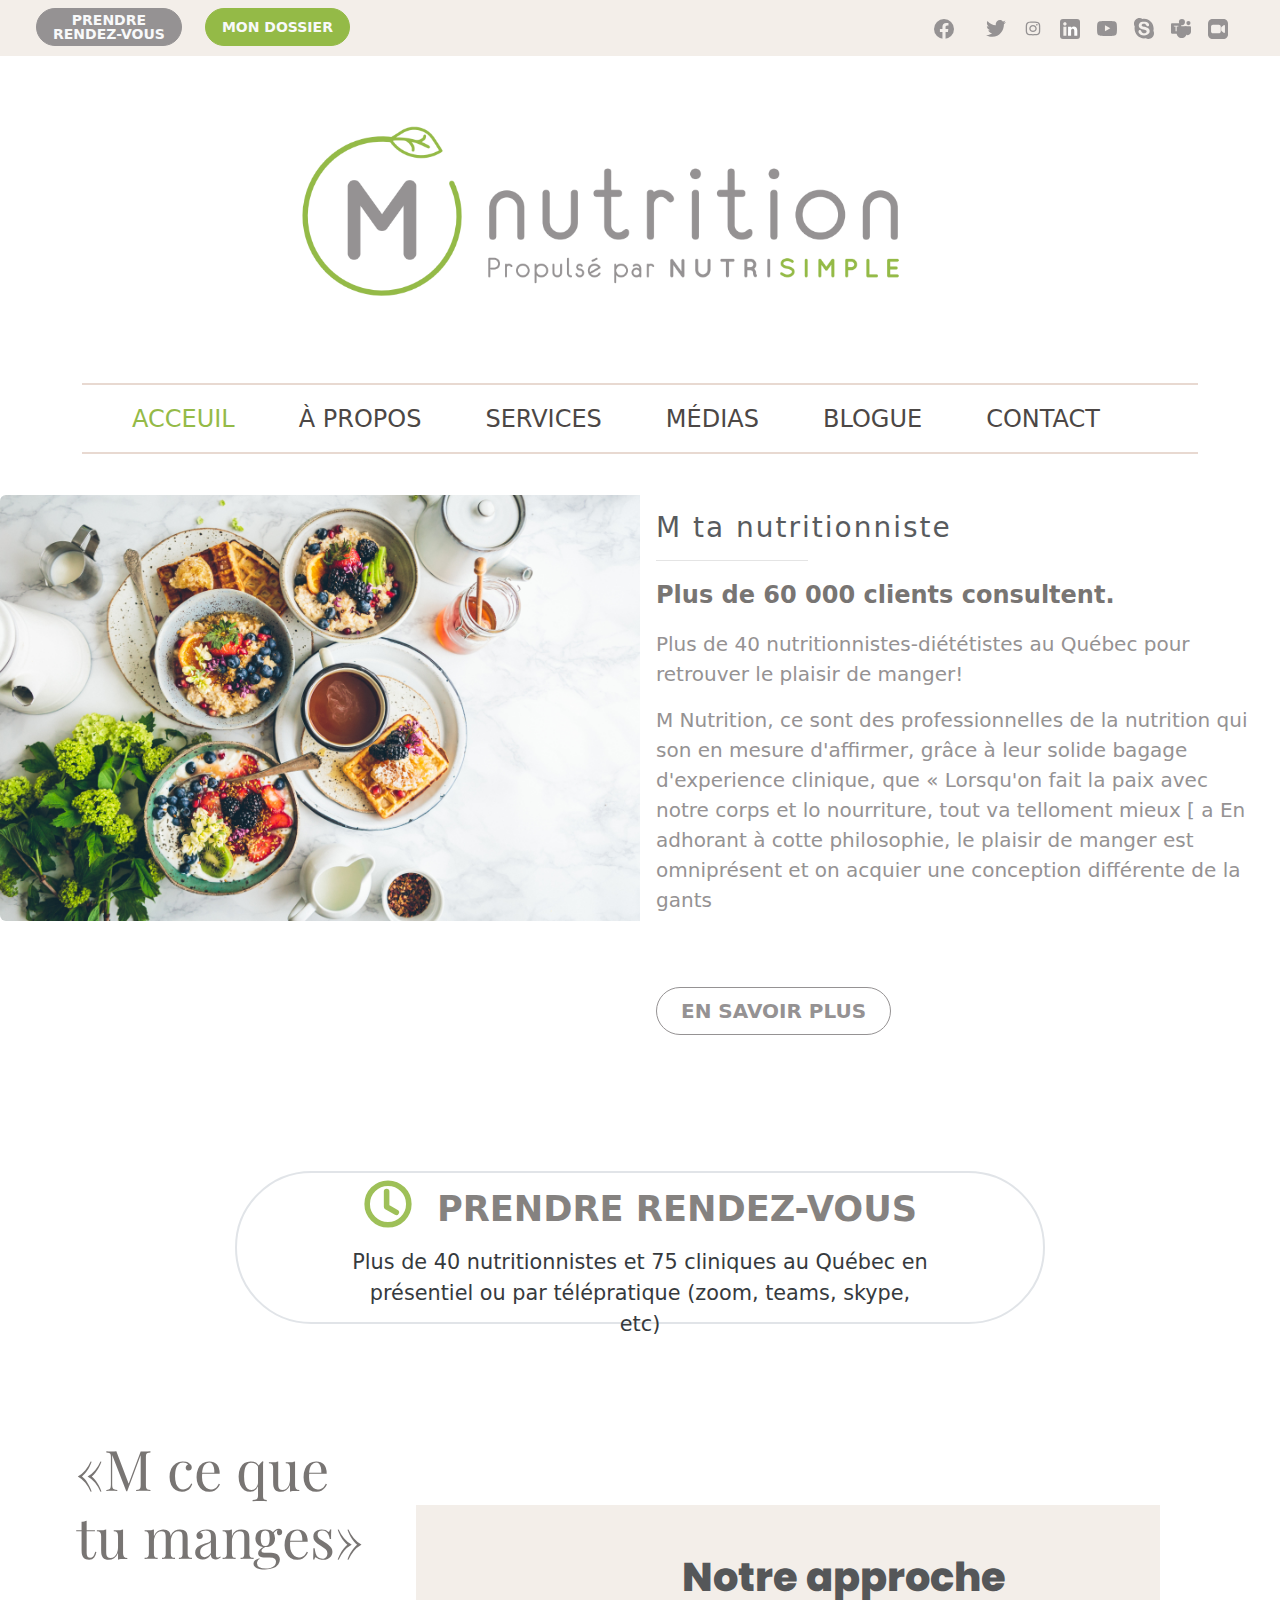
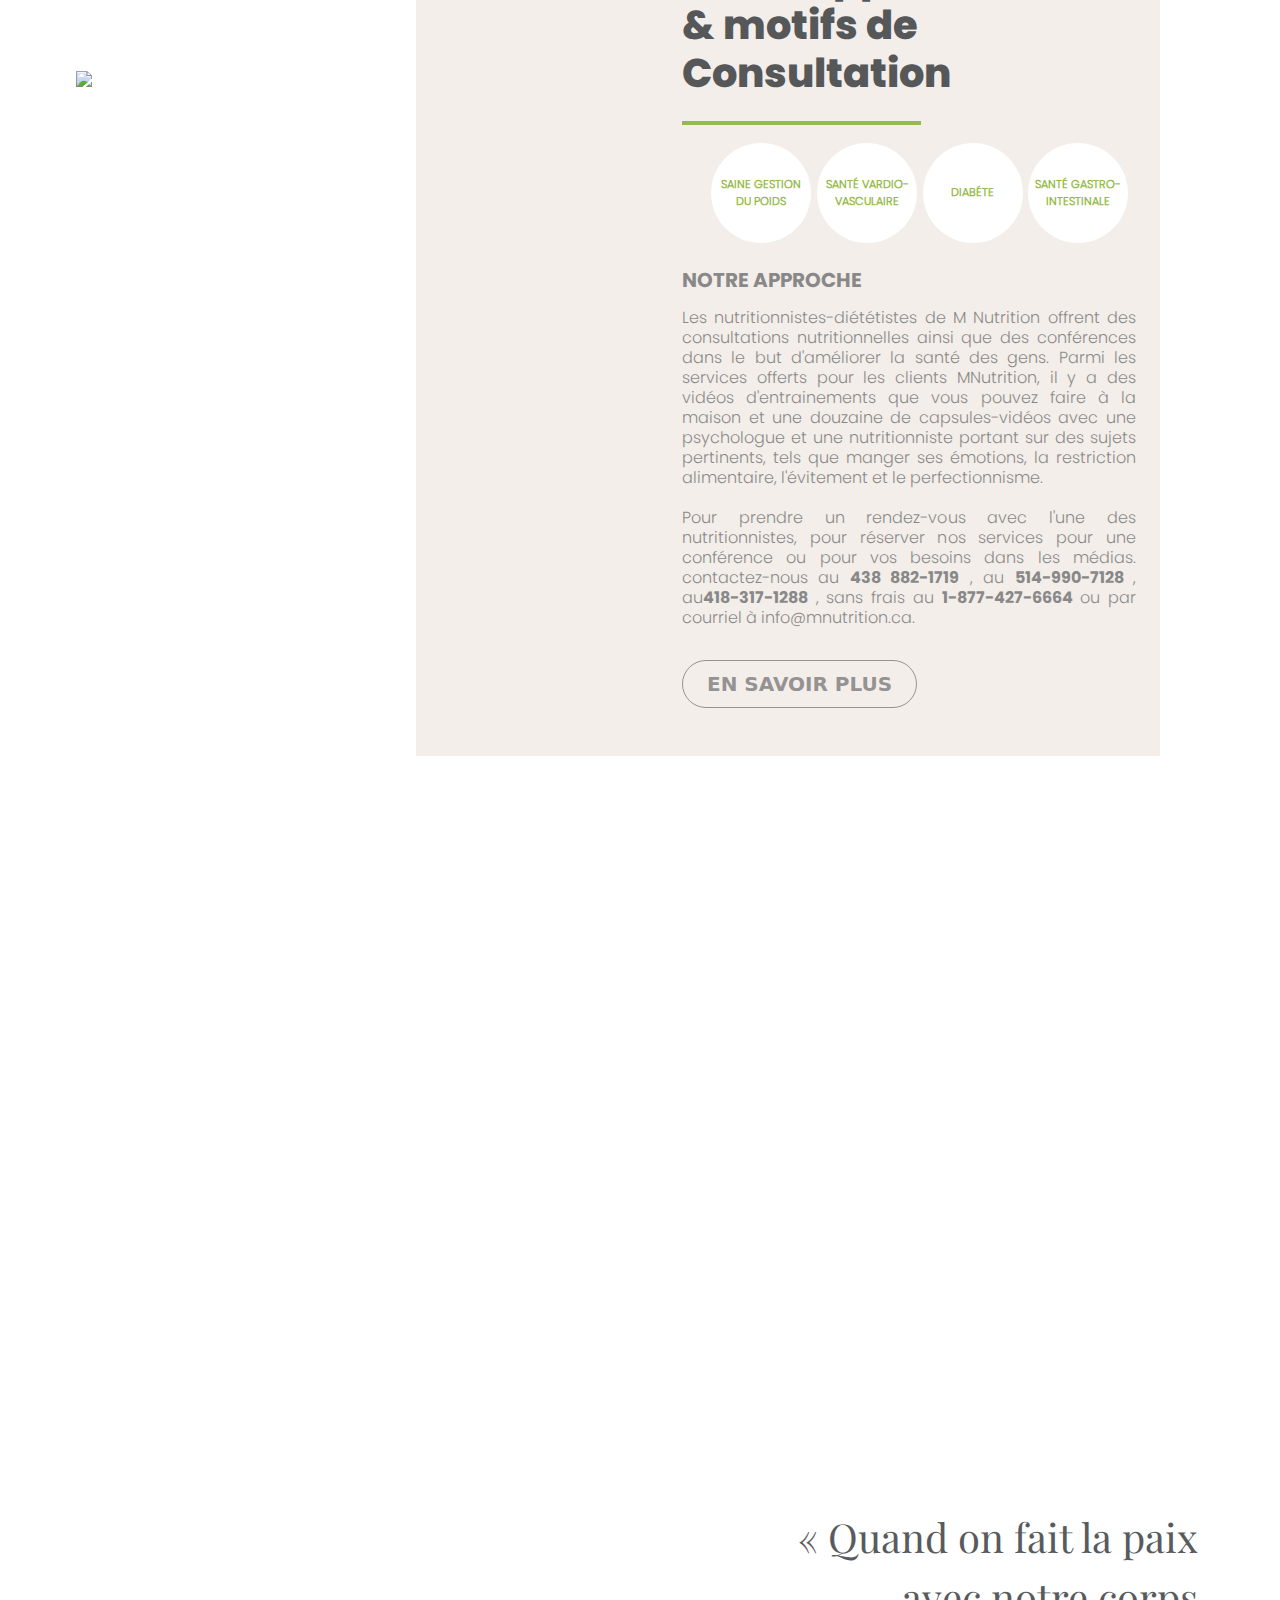
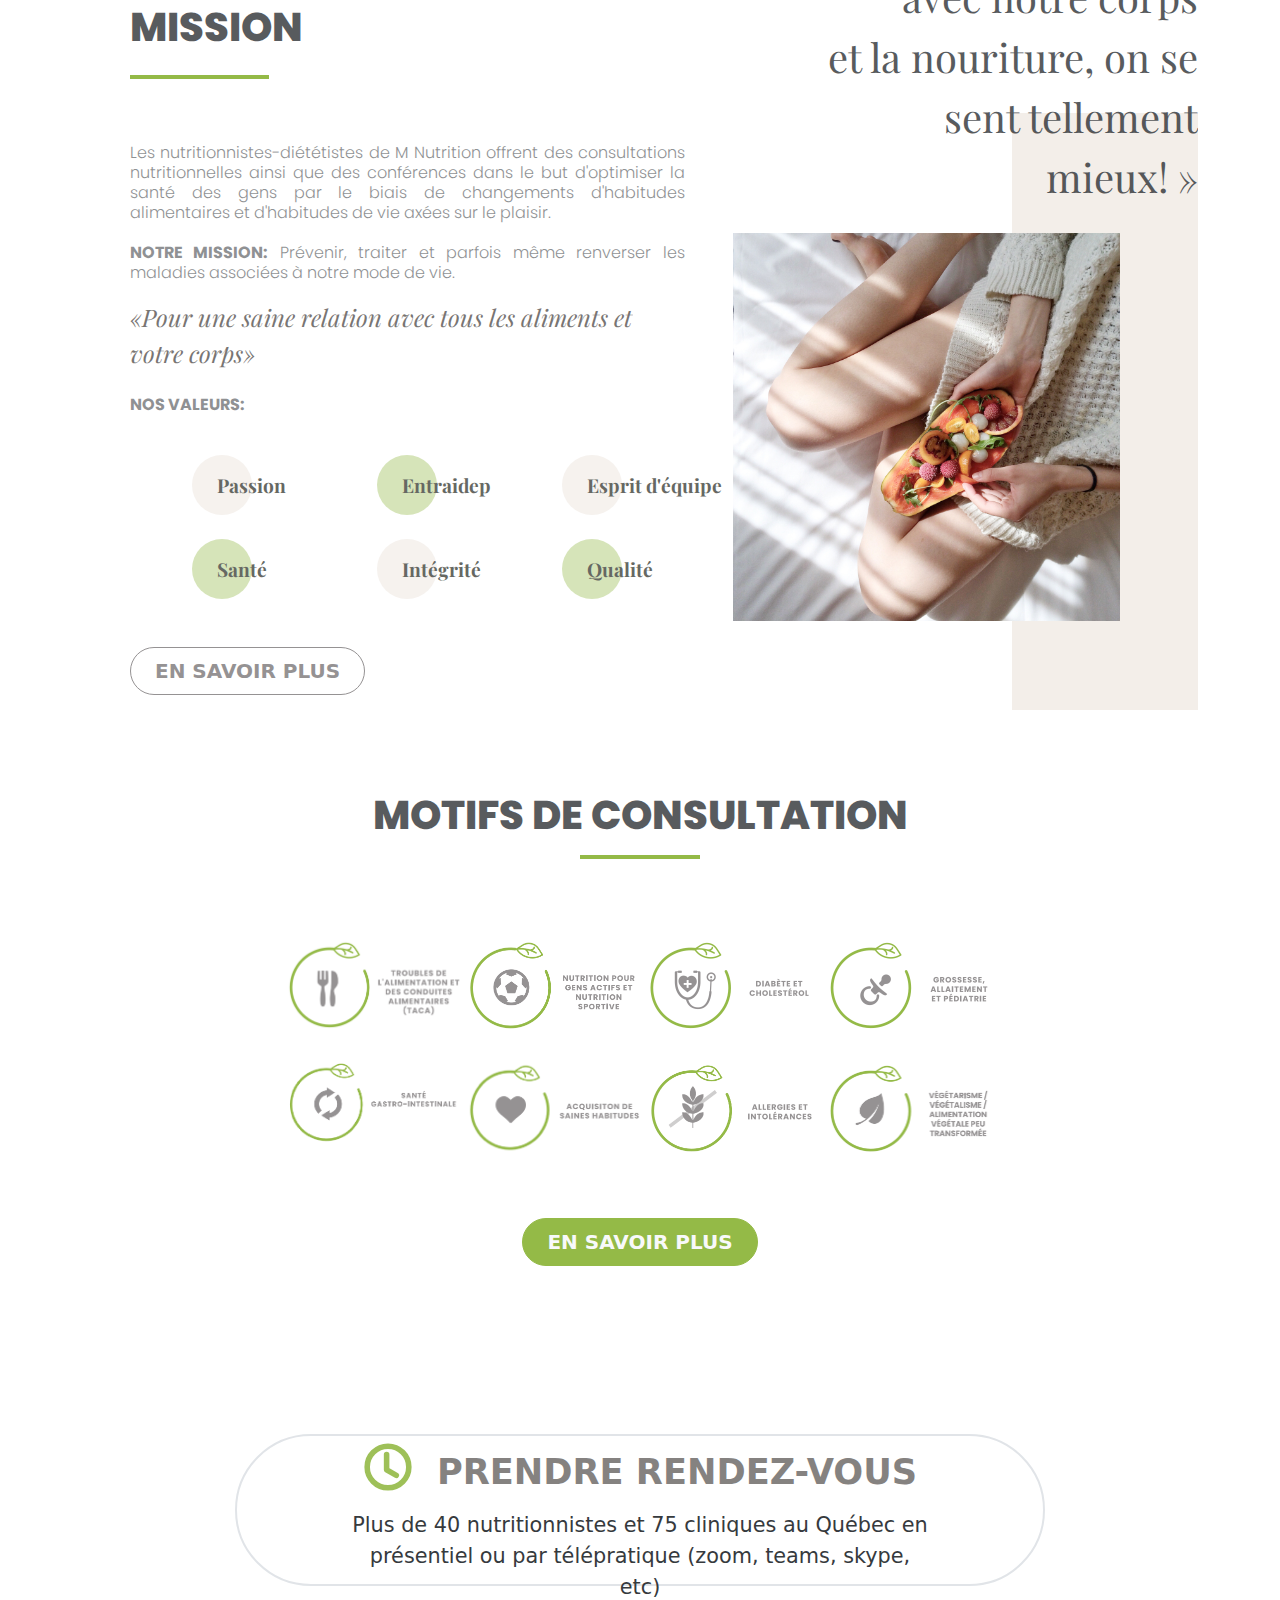
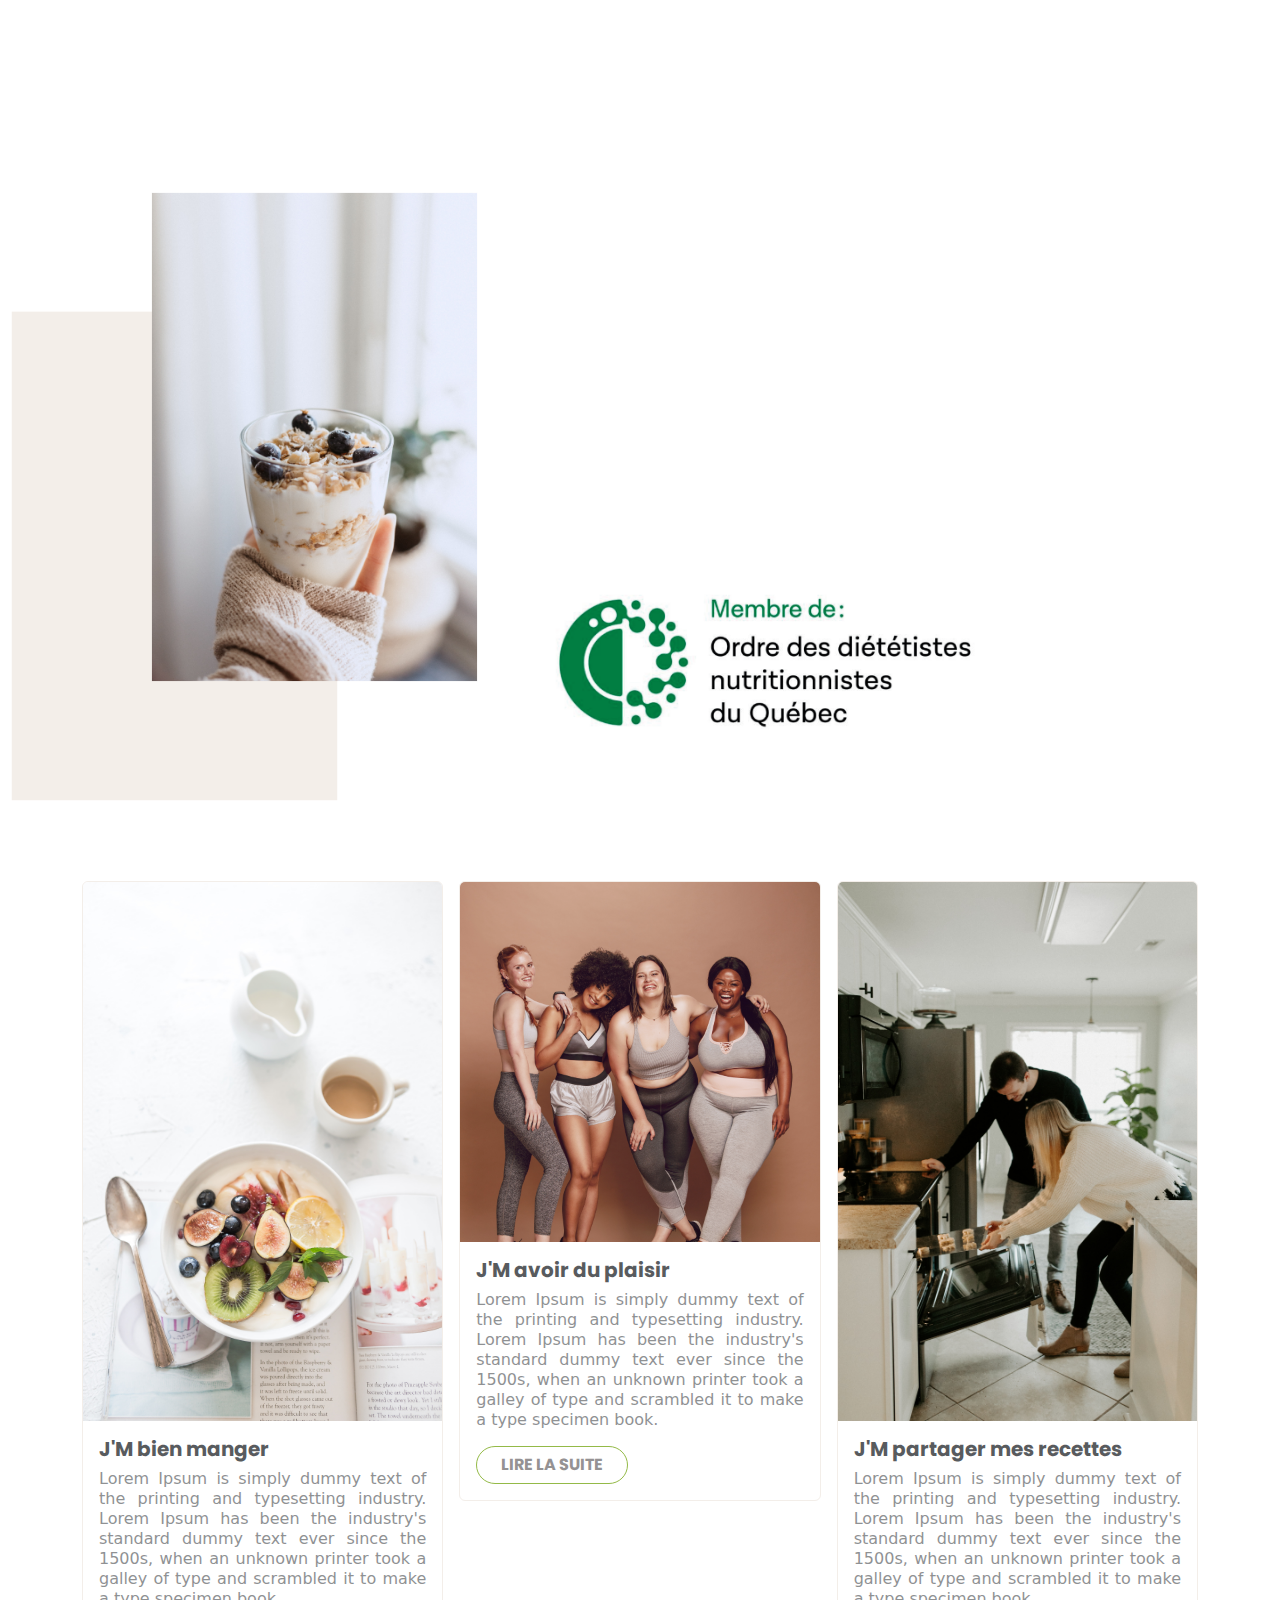
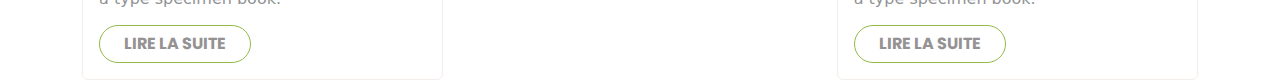
==== index.html @ c62df0e1 "adding articles section" ====
<!DOCTYPE html>
<html lang="fr">
  <head>
    <meta charset="UTF-8" />
    <meta http-equiv="X-UA-Compatible" content="IE=edge" />
    <meta name="viewport" content="width=device-width, initial-scale=1.0" />
    <link rel="stylesheet" href="/css/main.min.css" />
    <title>Mnutrition - Landing page</title>
  </head>
  <body>
    <!-- top bar -->
    <section id="topBar" class="bg-m-secondary py-2 w-100">
      <div class="row">
        <div class=" col-10 col-md-6 col-lg-4 ps-5">
            <div class="btn-group" role="group" aria-label="Basic outlined example">
                <button type="button" class="btn btn-sm btn-m-dark text-light rounded-pill text-center lh-1 me-4 px-3 fw-bolder text-uppercase">Prendre </br> rendez-vous</button>
                <button type="button" class="btn btn-m-primary text-light btn-sm rounded-pill rounded-pill text-center px-3 fw-bold text-uppercase">Mon dossier</button>
            </div>
        </div>
        <ul class="list-group list-group-horizontal justify-content-end col d-none d-lg-flex pe-5">
          <li class="list-group-item border-0 bg-m-secondary mx-0 " style="margin-right: -20px;">
            <a class="nav-link active" aria-current="page" href="#"
              ><img
                src="assets/icons/Facebook_f_logo_(2019).svg"
                class="img-fluid"
                alt="Facebook-logo"
                style="width: 20px"
            /></a>
          </li>
          <li class="list-group-item border-0 bg-m-secondary" style="margin-right: -15px;">
            <a class="nav-link text-m-text-color" href="#"
              ><img
                src="assets/icons/Twitter-logo.svg"
                class="img-fluid"
                alt="Twitter-logo"
                style="width: 20px"
            /></a>
          </li>
          <li class="list-group-item border-0 bg-m-secondary" style="margin-right: -15px;">
            <a class="nav-link text-m-text-color" href="#"
              ><img
                src="assets/icons/Instagram_logo_2016.svg"
                class="img-fluid"
                alt="Instagram-logo"
                style="width: 20px"
            /></a>
          </li>
          <li class="list-group-item border-0 bg-m-secondary" style="margin-right: -15px;">
            <a class="nav-link text-m-text-color" href="#"
              ><img
                src="assets/icons/Linkedin.svg"
                class="img-fluid"
                alt="Linkedin-logo"
                style="width: 20px"
            /></a>
          </li>
          <li class="list-group-item border-0 bg-m-secondary" style="margin-right: -15px;">
            <a class="nav-link text-m-text-color" href="#"
              ><img
                src="assets/icons/YouTube_play_button_icon_(2013–2017).svg"
                class="img-fluid"
                alt="Youtube-logo"
                style="width: 20px"
            /></a>
          </li>
          <li class="list-group-item border-0 bg-m-secondary" style="margin-right: -15px;">
            <a class="nav-link text-m-text-color" href="#"
              ><img
                src="assets/icons/Skype-icon.svg"
                class="img-fluid"
                alt="Skype-logo"
                style="width: 20px"
            /></a>
          </li>
          <li class="list-group-item border-0 bg-m-secondary" style="margin-right: -15px;">
            <a class="nav-link text-m-text-color" href="#"
              ><img
                src="assets/icons/Microsoft_Office_Teams_(2018–present).svg"
                class="img-fluid"
                alt="Teams-logo"
                style="width: 20px"
            /></a>
          </li>
          <li class="list-group-item border-0 bg-m-secondary">
            <a class="nav-link text-m-text-color" href="#"
              ><img
                src="assets/icons/FaceTime_iOS.svg"
                class="img-fluid"
                alt="FaceTime-logo"
                style="width: 20px"
            /></a>
          </li>
        </ul>
        <div class="justify-content-end col-2 col-md-6 col-lg-8 d-flex d-lg-none pe-4">
            <button
            class="navbar-toggler me-3 justify-content-end"
            type="button"
            data-bs-toggle="collapse"
            data-bs-target="#navbarNav"
            aria-controls="navbarNav"
            aria-expanded="false"
            aria-label="Toggle navigation"
            >
              <svg xmlns="http://www.w3.org/2000/svg" width="25" height="25" fill="currentColor" class="bi bi-list" viewBox="0 0 16 16">
                <path fill-rule="evenodd" d="M2.5 12a.5.5 0 0 1 .5-.5h10a.5.5 0 0 1 0 1H3a.5.5 0 0 1-.5-.5zm0-4a.5.5 0 0 1 .5-.5h10a.5.5 0 0 1 0 1H3a.5.5 0 0 1-.5-.5zm0-4a.5.5 0 0 1 .5-.5h10a.5.5 0 0 1 0 1H3a.5.5 0 0 1-.5-.5z"/>
              </svg>
            </button>
        </div>
        
      </div>
    </section>
    <!-- main Mnutrition pic -->
    <section id="mainLogo">
      <div class="container d-flex">
        <img class="col-12" src="assets/img/mNutrition.png" alt="" srcset="">
      </div>
    </section>
    <!-- nav bar -->
    <section class="container mb-3">
      <div>
        <hr class="menu-line m-0 mt-2 d-none d-lg-flex">
        <nav class="navbar navbar-expand-lg px-3">
          <div class="collapse navbar-collapse  justify-content-center" id="navbarNav"> 
            <div>
              <ul class="navbar-nav col-12 d-flex menu-font ">
                <li class="nav-item d-flex justify-content-center mb-4 me-lg-5">
                  <a class="nav-link active text-uppercase text-m-primary w-75" aria-current="page" href="test.html">
                    <hr class="menu-line d-block d-lg-none m-0">
                       <span class="d-flex justify-content-center"> Acceuil</span> 
                    <hr class="menu-line d-block d-lg-none m-0">
                  </a>
                </li>
                <li class="nav-item d-flex justify-content-center mb-4 me-lg-5">
                  <a class="nav-link text-uppercase text-m-text-color w-75 w-lg-100" aria-current="page" href="#">
                    <hr class="menu-line d-block d-lg-none m-0">
                    <span class="d-flex justify-content-center text-nowrap"> À propos</span> 
                    <hr class="menu-line d-block d-lg-none m-0">
                  </a>
                </li>
                <li class="nav-item d-flex justify-content-center mb-4 me-lg-5">
                  <a class="nav-link text-uppercase text-m-text-color w-75" aria-current="page" href="#">
                    <hr class="menu-line d-block d-lg-none m-0">
                    <span class="d-flex justify-content-center"> Services</span> 
                    <hr class="menu-line d-block d-lg-none m-0">
                  </a>
                </li>
                <li class="nav-item d-flex justify-content-center mb-4 me-lg-5">
                  <a class="nav-link text-uppercase text-m-text-color w-75" aria-current="page" href="#">
                    <hr class="menu-line d-block d-lg-none m-0">
                    <span class="d-flex justify-content-center"> Médias</span> 
                    <hr class="menu-line d-block d-lg-none m-0">
                  </a>
                </li>
                <li class="nav-item d-flex justify-content-center mb-4 me-lg-5">
                  <a class="nav-link text-uppercase text-m-text-color w-75" aria-current="page" href="#">
                    <hr class="menu-line d-block d-lg-none m-0">
                    <span class="d-flex justify-content-center"> Blogue</span> 
                    <hr class="menu-line d-block d-lg-none m-0">
                  </a>
                </li>
                <li class="nav-item d-flex justify-content-center mb-4 me-lg-5">
                  <a class="nav-link active text-uppercase text-m-text-color w-75" aria-current="page" href="#">
                    <hr class="menu-line d-block d-lg-none m-0">
                    <span class="d-flex justify-content-center"> Contact</span> 
                    <hr class="menu-line d-block d-lg-none m-0">
                  </a>
                </li>
              </ul>
              <!-- Liste des icons SM pour le menu sandwich -->
              <ul class="list-group list-group-horizontal justify-content-center d-flex d-lg-none col-12 text-center">
                <li class="list-group-item border-0 mx-0 ">
                  <a class="nav-link active" aria-current="page" href="#"
                    ><img
                      src="assets/icons/Facebook_f_logo_(2019).svg"
                      class="img-fluid"
                      alt="Facebook-logo"
                      style="width: 20px"
                  /></a>
                </li>
                <li class="list-group-item border-0" style="margin-right: -15px;">
                  <a class="nav-link text-m-text-color" href="#"
                    ><img
                      src="assets/icons/Twitter-logo.svg"
                      class="img-fluid"
                      alt="Twitter-logo"
                      style="width: 20px"
                  /></a>
                </li>
                <li class="list-group-item border-0" style="margin-right: -15px;">
                  <a class="nav-link text-m-text-color" href="#"
                    ><img
                      src="assets/icons/Instagram_logo_2016.svg"
                      class="img-fluid"
                      alt="Instagram-logo"
                      style="width: 20px"
                  /></a>
                </li>
                <li class="list-group-item border-0 " style="margin-right: -15px;">
                  <a class="nav-link text-m-text-color" href="#"
                    ><img
                      src="assets/icons/Linkedin.svg"
                      class="img-fluid"
                      alt="Linkedin-logo"
                      style="width: 20px"
                  /></a>
                </li>
                <li class="list-group-item border-0" style="margin-right: -15px;">
                  <a class="nav-link text-m-text-color" href="#"
                    ><img
                      src="assets/icons/YouTube_play_button_icon_(2013–2017).svg"
                      class="img-fluid"
                      alt="Youtube-logo"
                      style="width: 20px"
                  /></a>
                </li>
                <li class="list-group-item border-0" style="margin-right: -15px;">
                  <a class="nav-link text-m-text-color" href="#"
                    ><img
                      src="assets/icons/Skype-icon.svg"
                      class="img-fluid"
                      alt="Skype-logo"
                      style="width: 20px"
                  /></a>
                </li>
                <li class="list-group-item border-0" style="margin-right: -15px;">
                  <a class="nav-link text-m-text-color" href="#"
                    ><img
                      src="assets/icons/Microsoft_Office_Teams_(2018–present).svg"
                      class="img-fluid"
                      alt="Teams-logo"
                      style="width: 20px"
                  /></a>
                </li>
                <li class="list-group-item border-0">
                  <a class="nav-link text-m-text-color" href="#"
                    ><img
                      src="assets/icons/FaceTime_iOS.svg"
                      class="img-fluid"
                      alt="FaceTime-logo"
                      style="width: 20px"
                  /></a>
                </li>
              </ul>
              <ul class="down-bar mt-3 d-flex d-lg-none justify-content-start">

              </ul>
            </div>
          </div>
        </nav>
        <hr class="menu-line m-0 d-none d-lg-flex" style="top: -25px; position: relative;">
    </div>
    </section>
    <!-- section caroussel  -->
    <section id="taNutritionniste">
      <div>
        <div class="card mb-3 border-0">
          <div class="row g-0">
            <div class="col-md-6">
              <img src="assets/img/branches.jpg" class="img-fluid rounded-start" alt="...">
            </div>
            <div class="col-md-6 d-flex">
              <div class="card-body align-self-center">
                <h5 class="card-title fs-3 opacity-75 spacing">M ta nutritionniste</h5>
                <hr class="w-25 text-m-dark fw-bold">
                <span class="card-text text-m-dark">
                  <p class="fw-bold text-m-text-color fs-4 opacity-75 "> Plus de 60 000 clients consultent.</p>
                  <p class="card-text fs-5">Plus de 40 nutritionnistes-diététistes au Québec pour retrouver le plaisir de manger!</p>
                  <p class="card-text mb-4 fs-5">M Nutrition, ce sont des professionnelles de la nutrition qui son
                    en mesure d'affirmer, grâce à leur solide bagage d'experience
                    clinique, que « Lorsqu'on fait la paix avec notre corps et lo
                    nourriture, tout va telloment mieux [ a En adhorant à cotte
                    philosophie, le plaisir de manger est omniprésent et on acquier
                    une conception différente de la gants</p><br>
                    <button type="button" class="btn btn-lg btn-outline-m-dark text-uppercase rounded-pill fw-bold mt-4 px-4">En savoir plus</button>
                </span>
              </div>
            </div>
          </div>
        </div>
      </div>
    </section>
    <!-- section prendre RDV -->
    <section
      id="prendreRDV"
      class="appointment d-flex justify-content-center px-4 pt-5 py-sm-4 py-lg-5 mt-4"
    >
      <button
        class="btn btn-rdv border border-2 rounded-pill w-75 max-h-60 my-sm-4 my-lg-5"
      >
        <span class="d-flex justify-content-center">
          <!-- <i class="bi bi-clock text-m-primary fs-3"></i> -->
          <svg
            xmlns="http://www.w3.org/2000/svg"
            width="50"
            height="50"
            class="bi bi-clock svg-m-b"
            viewBox="-1 -1 18 18"
          >
            <path
              stroke="#94ba47"
              stroke-width="1"
              d="M8 3.5a.5.5 0 0 0-1 0V9a.5.5 0 0 0 .252.434l3.5 2a.5.5 0 0 0 .496-.868L8 8.71V3.5z"
            />
            <path
              stroke="#94ba47"
              stroke-width="1"
              d="M8 16A8 8 0 1 0 8 0a8 8 0 0 0 0 16zm7-8A7 7 0 1 1 1 8a7 7 0 0 1 14 0z"
            />
          </svg>
          <p
            class="btn-rdv-title fw-bold text-m-text-color opacity-75 text-uppercase ms-lg-4 text-nowrap overflow-hidden"
          >
            prendre rendez-vous
          </p>
        </span>
        <span class="d-none d-sm-flex justify-content-center">
          <p class="btn-rdv-text w-75">
            Plus de 40 nutritionnistes et 75 cliniques au Québec en présentiel
            ou par télépratique (zoom, teams, skype, etc)
          </p>
          <br /><br />
        </span>
      </button>
    </section>
    <!-- M ce que tu manges -->
    <section id="mManges" class="p-3 s-m-manges">

      <div class=" container col-12 d-flex justify-content-center justify-content-lg-end m-3">
        <div
          class="mt-5 bg-m-secondary col-12 col-lg-8 d-flex justify-content-center justify-content-lg-end"
        >
          <div class="card-container mt-5">
            <p
              class="card-title display-6 opacity-75 mb-4 col-12 col-lg-11 text-center text-lg-start"
              style="font-family: Poppins-ExtraBold"
            >
              Notre approche <br />
              & motifs de Consultation
            </p>
            <hr class="line-separator col-12 col-lg-6" />
            <div
              class="mt-5 bonbon-container"
              style="display: inline !important"
            >
              <div class="bonbon-container">
                <div class="bonbon me-1 me-xxl-4">saine gestion du poids</div>
                <div class="bonbon me-1 me-xxl-4">santé vardio-vasculaire</div>
                <div class="bonbon me-1 me-xxl-4">diabéte</div>
                <div class="bonbon me-1 me-xxl-4">santé gastro-intestinale</div>
              </div>
            </div>
            <h6
              class="card-subtitle mt-4 mb-3 text-uppercase opacity-50 fs-5"
              style="font-family: Poppins-Bold"
            >
              Notre Approche
            </h6>
            <p
              class="card-text text-wrap line opacity-50 lh-sm me-0 me-lg-4"
              style="font-family: Poppins-Light; text-align: justify"
            >
              Les nutritionnistes-diététistes de M Nutrition offrent des
              consultations nutritionnelles ainsi que des conférences dans le
              but d'améliorer la santé des gens. Parmi les services offerts pour
              les clients MNutrition, il y a des vidéos d'entrainements que vous
              pouvez faire à la maison et une douzaine de capsules-vidéos avec
              une psychologue et une nutritionniste portant sur des sujets
              pertinents, tels que manger ses émotions, la restriction
              alimentaire, l'évitement et le perfectionnisme.
              <br /><br />
              Pour prendre un rendez-vous avec l'une des nutritionnistes, pour
              réserver nos services pour une conférence ou pour vos besoins dans
              les médias. contactez-nous au
              <b style="font-family: Poppins-Bold"> 438 882-1719</b> , au
              <b style="font-family: Poppins-Bold">514-990-7128 </b>
              , au<b style="font-family: Poppins-Bold">418-317-1288</b> , sans
              frais au
              <b style="font-family: Poppins-Bold">1-877-427-6664</b> ou par
              courriel à info@mnutrition.ca.
            </p>
            <div class="d-flex justify-content-center justify-content-lg-start">
              <button
                type="button"
                class="btn btn-lg btn-outline-m-dark text-uppercase rounded-pill fw-bold mt-3 px-4 mb-5"
              >
                En savoir plus
              </button>
            </div>
            <br class="d-lg-none d-block" />
            <br class="d-lg-none d-block" />
            <br class="d-lg-none d-block" />
            <br class="d-lg-none d-block" />
            <br class="d-lg-none d-block" />
            <br class="d-lg-none d-block" />
          </div>
        </div>
      </div>
      <div class="col-12 col-lg-6 supperpose">
        <div class="bg-transparent col-12" style="font-family: PlayfairDisplay">
          <div class="mb-0 mb-lg-5 pb-1 pb-lg-5">
            <q class="display-4 text-m-text-color opacity-75"
              >M ce que <br />tu manges</q
            >
          </div>
          <div class="d-flex justify-content-center">
            <div class="col-6 col-lg-12 mt-3 mt-md-2 mt-lg-0">
              <img src="./assets/img/sales-solutions.jpg" class="col-12" />
            </div>
          </div>
        </div>
      </div>
    </section>
    <!-- section Video Mnutrition -->
    <section class="ms-3 me-3 me-md-5 ms-lg-5">
      <div class="container p-3 p-md-4">
        <div class="ratio ratio-16x9">
          <iframe
            src="https://www.youtube.com/embed/M4FU0L-1pv0"
            title="YouTube video player"
            frameborder="0"
            allow="accelerometer; autoplay; clipboard-write; encrypted-media; gyroscope; picture-in-picture"
            allowfullscreen
          ></iframe>
        </div>
      </div>
    </section>
    <!-- section mission  -->
    <section id="mission">
      <div class="container d-block d-lg-flex">
        <div
          id="left_side"
          class="d-flex justify-content-center justify-content-lg-start col-12 col-lg-7"
        >
          <div
            class="mt-5 d-flex justify-content-center justify-content-lg-start"
          >
            <div class="m-5">
              <p
                class="card-title display-6 opacity-75 mb-4 col-12 col-lg-11 text-center text-lg-start text-uppercase"
                style="font-family: Poppins-ExtraBold"
              >
                mission
              </p>
              <hr class="line-separator col-12 col-lg-3" />
              <br /><br />
              <p
                class="card-text text-wrap line opacity-50 lh-sm"
                style="font-family: Poppins-Light; text-align: justify"
              >
                Les nutritionnistes-diététistes de M Nutrition offrent des
                consultations nutritionnelles ainsi que des conférences dans le
                but d'optimiser la santé des gens par le biais de changements
                d'habitudes alimentaires et d'habitudes de vie axées sur le
                plaisir.
                <br /><br />
                <b style="font-family: Poppins-Bold"> NOTRE MISSION:</b>
                Prévenir, traiter et parfois même renverser les maladies
                associées à notre mode de vie.
                <br />
              </p>
              <q
                class="text-m-text-color opacity-75 fs-4"
                style="font-family: PlayfairDisplay-Italic"
                >Pour une saine relation avec tous les aliments et votre
                corps</q
              ><br /><br />
              <p
                class="text-wrap line opacity-50 lh-sm text-uppercase"
                style="text-align: justify"
              >
                <b style="font-family: Poppins-Bold"> Nos valeurs:</b>
              </p>

              <div class="d-flex flex-row flex-md-column">
                <div
                  class="d-block d-md-flex justify-content-around col-6 col-md-12 me-4 me-md-2"
                >
                  <div
                    class="valeurs me-xxl-4 text-nowrap bg-m-secondary opacity-75"
                  >
                    Passion
                  </div>
                  <div
                    class="valeurs me-xxl-4 text-nowrap bg-m-primary-opacity opacity-75"
                  >
                    Entraidep
                  </div>
                  <div
                    class="valeurs me-xxl-4 text-nowrap bg-m-secondary opacity-75"
                  >
                    Esprit d'équipe
                  </div>
                </div>
                <div class="d-block d-md-flex justify-content-around col-12">
                  <div
                    class="valeurs me-xxl-4 text-nowrap bg-m-primary-opacity opacity-75"
                  >
                    Santé
                  </div>
                  <div
                    class="valeurs me-xxl-4 text-nowrap bg-m-secondary opacity-75"
                  >
                    Intégrité
                  </div>
                  <div
                    class="valeurs me-xxl-4 text-nowrap bg-m-primary-opacity opacity-75"
                  >
                    Qualité
                  </div>
                </div>
              </div>
              <div
                class="d-flex justify-content-center justify-content-lg-start"
              >
                <button
                  type="button"
                  class="btn btn-lg btn-outline-m-dark text-uppercase rounded-pill fw-bold mt-3 px-4 mt-5"
                >
                  En savoir plus
                </button>
              </div>
            </div>
          </div>
        </div>
        <div class="col-12 col-lg-5" id="right_side" style="overflow: hidden">
          <div>
            <div class="fs-1 opacity-75">
              <p class="text-end" style="font-family: PlayfairDisplay">
                « Quand on fait la paix avec notre corps<br />
                et la nouriture, on se <br />
                sent tellement <br />
                mieux! »
              </p>
            </div>
            <div class="img-pseudo">
              <img
                src="./assets/img/pexels-daria-shevtsova-1030870.jpg"
                class="img-fluid col-10"
                alt="..."
              />
            </div>
          </div>
        </div>
      </div>
    </section>
    <!-- Motifs de consultation -->
    <section id="consultation" class="container">
      <div class="d-flex justify-content-center col-12">
        <div class="m-5">
          <p
            class="card-title display-6 opacity-75 col-12 text-center text-uppercase"
            style="font-family: Poppins-ExtraBold"
          >
            Motifs de consultation
          </p>
          <div class="d-flex flex-row">
            <hr class="col-5 border-0" />
            <hr class="line-separator col-2" />
            <hr class="col-5 border-0" />
          </div>
          <br /><br />
          <div class="d-flex flex-row flex-md-column">
            <div
              class="d-block d-md-flex justify-content-around col-6 col-md-12"
            >
              <div>
                <img
                  src="./assets/img/trouble.png"
                  class="img-fluid border-0"
                  style="max-width: 180px"
                  alt="..."
                />
              </div>
              <div>
                <img
                  src="./assets/img/sportive.png"
                  class="img-fluid border-0"
                  style="max-width: 180px"
                  alt="..."
                />
              </div>
              <div>
                <img
                  src="./assets/img/diabete.png"
                  class="img-fluid border-0"
                  style="max-width: 180px"
                  alt="..."
                />
              </div>
              <div>
                <img
                  src="./assets/img/allaitement.png"
                  class="img-fluid border-0"
                  style="max-width: 180px"
                  alt="..."
                />
              </div>
            </div>
            <div
              class="d-block d-md-flex justify-content-around col-6 col-md-12"
            >
              <div>
                <img
                  src="./assets/img/gastro.png"
                  class="img-fluid border-0"
                  style="max-width: 180px"
                  alt="..."
                />
              </div>
              <div>
                <img
                  src="./assets/img/habitudes.png"
                  class="img-fluid border-0"
                  style="max-width: 180px"
                  alt="..."
                />
              </div>
              <div>
                <img
                  src="./assets/img/allergies.png"
                  class="img-fluid border-0"
                  style="max-width: 180px"
                  alt="..."
                />
              </div>
              <div>
                <img
                  src="./assets/img/vegetale.png"
                  class="img-fluid border-0"
                  style="max-width: 180px"
                  alt="..."
                />
              </div>
            </div>
          </div>
          <div class="d-flex justify-content-center">
            <button
              type="button"
              class="btn btn-lg btn-m-primary text-light text-uppercase rounded-pill fw-bold mt-3 px-4 mt-5"
            >
              En savoir plus
            </button>
          </div>
        </div>
      </div>
    </section>
    <!-- section prendre RDV -->
    <section
    id="prendreRDV"
    class="appointment d-flex justify-content-center px-4 pt-5 py-sm-4 py-lg-5 mt-4"
    >
      <button
        class="btn btn-rdv border border-2 rounded-pill w-75 max-h-60 my-sm-4 my-lg-5"
      >
        <span class="d-flex justify-content-center">
          <!-- <i class="bi bi-clock text-m-primary fs-3"></i> -->
          <svg
            xmlns="http://www.w3.org/2000/svg"
            width="50"
            height="50"
            class="bi bi-clock svg-m-b"
            viewBox="-1 -1 18 18"
          >
            <path
              stroke="#94ba47"
              stroke-width="1"
              d="M8 3.5a.5.5 0 0 0-1 0V9a.5.5 0 0 0 .252.434l3.5 2a.5.5 0 0 0 .496-.868L8 8.71V3.5z"
            />
            <path
              stroke="#94ba47"
              stroke-width="1"
              d="M8 16A8 8 0 1 0 8 0a8 8 0 0 0 0 16zm7-8A7 7 0 1 1 1 8a7 7 0 0 1 14 0z"
            />
          </svg>
          <p
            class="btn-rdv-title fw-bold text-m-text-color opacity-75 text-uppercase ms-lg-4 text-nowrap overflow-hidden"
          >
            prendre rendez-vous
          </p>
        </span>
        <span class="d-none d-sm-flex justify-content-center">
          <p class="btn-rdv-text w-75">
            Plus de 40 nutritionnistes et 75 cliniques au Québec en présentiel
            ou par télépratique (zoom, teams, skype, etc)
          </p>
          <br /><br />
        </span>
      </button>
    </section>
    <!-- section ordre dietetistes  -->
    <section id="ordre_dietetistes">
      <div class="container d-block d-lg-flex">
        <div class="col-0 col-md-0"></div>
        <div
          id="right_side_order"
          class="col-12 col-lg-5"
          style="overflow: hidden"
        >
          <div class="d-flex align-items-end">
            <img
              src="./assets/img/ellieelien-wg2xU_UNiVc-unsplash.jpg"
              class="img-fluid"
              alt="..."
            />
          </div>
        </div>
        <div id="left_side" class="d-flex align-items-end col-12 col-lg-5">
          <img
            src="./assets/img/ordre.png"
            class="img-fluid"
            style="max-height: 25rem"
          />
        </div>
        <div class="col-0 col-md-0"></div>
      </div>
    </section> 
    <!-- section articles -->
    <section>
      <div class="container mt-5 pt-5">
        <div class="row g-3">
          <div class="col-12 col-md-6 col-lg-4">
            <div class="card border-m-secondary" >
              <img
                src="./assets/img/brooke-lark-nBtmglfY0HU-unsplash.jpg"
                class="card-img-top"
                alt="..."
              />
              <div class="card-body">
                <h5 class="card-title opacity-75" style="font-family: Poppins-Bold">J'M  bien manger</h5>
                <p class="card-text text-wrap opacity-50 lh-sm"style="text-align: justify">Lorem Ipsum is simply dummy text of the printing and typesetting industry. Lorem Ipsum has been the industry's standard dummy text ever since the 1500s, when an unknown printer took a galley of type and scrambled it to make a type specimen book.</p>
                <button type="button" class="btn btn-outline-m-primary rounded-pill text-m-dark text-uppercase px-4" style="font-family: Poppins-Bold">lire la suite</button>
              </div>
            </div>
        </div>  
        <div class=" col-12 col-md-6 col-lg-4">
            <div class="card border-m-secondary" >
              <img
                src="./assets/img/image_2022_01_20T02_22_14_691Z.png"
                class="card-img-top"
                alt="..."
              />
              <div class="card-body">
                <h5 class="card-title opacity-75" style="font-family: Poppins-Bold">J'M  avoir du plaisir</h5>
                <p class="card-text text-wrap opacity-50 lh-sm"style="text-align: justify">Lorem Ipsum is simply dummy text of the printing and typesetting industry. Lorem Ipsum has been the industry's standard dummy text ever since the 1500s, when an unknown printer took a galley of type and scrambled it to make a type specimen book.</p>                <button type="button" class="btn btn-outline-m-primary rounded-pill text-m-dark text-uppercase px-4" style="font-family: Poppins-Bold">lire la suite</button>
              </div>
            </div>
        </div>  
        <div class=" col-12 col-md-6 col-lg-4">
            <div class="card border-m-secondary" >
              <img
                src="./assets/img/hannah-busing-5we-PtvuCyE-unsplash.jpg"
                class="card-img-top"
                alt="..."
              />
              <div class="card-body">
                <h5 class="card-title opacity-75 " style="font-family: Poppins-Bold">J'M  partager mes recettes</h5>
                <p class="card-text text-wrap opacity-50 lh-sm"style="text-align: justify">Lorem Ipsum is simply dummy text of the printing and typesetting industry. Lorem Ipsum has been the industry's standard dummy text ever since the 1500s, when an unknown printer took a galley of type and scrambled it to make a type specimen book.</p>                <button type="button" class="btn btn-outline-m-primary rounded-pill text-m-dark text-uppercase px-4" style="font-family: Poppins-Bold">lire la suite</button>
              </div>
            </div></div>
          </div>
        </div>
      </div>
    </section>
    <script src="node_modules/bootstrap/dist/js/bootstrap.bundle.js"></script>
  </body>
</html>
---- css/main.min.css ----
@import url(../css/main-fonts.css);@import url(../css/mnStyle.css);@import url("https://cdn.jsdelivr.net/npm/bootstrap-icons@1.8.3/font/bootstrap-icons.css");/*!
 * Bootstrap v5.2.0-beta1 (https://getbootstrap.com/)
 * Copyright 2011-2022 The Bootstrap Authors
 * Copyright 2011-2022 Twitter, Inc.
 * Licensed under MIT (https://github.com/twbs/bootstrap/blob/main/LICENSE)
 */:root{--bs-blue: #0d6efd;--bs-indigo: #6610f2;--bs-purple: #6f42c1;--bs-pink: #d63384;--bs-red: #dc3545;--bs-orange: #fd7e14;--bs-yellow: #ffc107;--bs-green: #198754;--bs-teal: #20c997;--bs-cyan: #0dcaf0;--bs-black: #000;--bs-white: #fff;--bs-gray: #6c757d;--bs-gray-dark: #343a40;--bs-gray-100: #f8f9fa;--bs-gray-200: #e9ecef;--bs-gray-300: #dee2e6;--bs-gray-400: #ced4da;--bs-gray-500: #adb5bd;--bs-gray-600: #6c757d;--bs-gray-700: #495057;--bs-gray-800: #343a40;--bs-gray-900: #212529;--bs-m-primary: #94ba47;--bs-m-secondary: #f3eee9;--bs-m-secondary-dark: #e4dbd2;--bs-m-dark: #959293;--bs-m-text-selected-color: #9cbf55;--bs-m-text-color: #4c4745;--bs-m-primary-opacity: #c9dca2;--bs-primary: #0d6efd;--bs-secondary: #6c757d;--bs-success: #198754;--bs-info: #0dcaf0;--bs-warning: #ffc107;--bs-danger: #dc3545;--bs-light: #f8f9fa;--bs-dark: #212529;--bs-m-primary-rgb: 148,186,71;--bs-m-secondary-rgb: 243,238,233;--bs-m-secondary-dark-rgb: 228,219,210;--bs-m-dark-rgb: 149,146,147;--bs-m-text-selected-color-rgb: 156,191,85;--bs-m-text-color-rgb: 76,71,69;--bs-m-primary-opacity-rgb: 201,220,162;--bs-primary-rgb: 13,110,253;--bs-secondary-rgb: 108,117,125;--bs-success-rgb: 25,135,84;--bs-info-rgb: 13,202,240;--bs-warning-rgb: 255,193,7;--bs-danger-rgb: 220,53,69;--bs-light-rgb: 248,249,250;--bs-dark-rgb: 33,37,41;--bs-white-rgb: 255,255,255;--bs-black-rgb: 0,0,0;--bs-body-color-rgb: 33,37,41;--bs-body-bg-rgb: 255,255,255;--bs-font-sans-serif: system-ui, -apple-system, "Segoe UI", Roboto, "Helvetica Neue", "Noto Sans", "Liberation Sans", Arial, sans-serif, "Apple Color Emoji", "Segoe UI Emoji", "Segoe UI Symbol", "Noto Color Emoji";--bs-font-monospace: SFMono-Regular, Menlo, Monaco, Consolas, "Liberation Mono", "Courier New", monospace;--bs-gradient: linear-gradient(180deg, rgba(255,255,255,0.15), rgba(255,255,255,0));--bs-body-font-family: var(--bs-font-sans-serif);--bs-body-font-size:1rem;--bs-body-font-weight: 400;--bs-body-line-height: 1.5;--bs-body-color: #212529;--bs-body-bg: #fff;--bs-border-width: 1px;--bs-border-style: solid;--bs-border-color: #dee2e6;--bs-border-color-translucent: rgba(0,0,0,0.175);--bs-border-radius: .375rem;--bs-border-radius-sm: .25rem;--bs-border-radius-lg: .5rem;--bs-border-radius-xl: 1rem;--bs-border-radius-2xl: 2rem;--bs-border-radius-pill: 50rem;--bs-heading-color: ;--bs-link-color: #0d6efd;--bs-link-hover-color: #0a58ca;--bs-code-color: #d63384;--bs-highlight-bg: #fff3cd}*,*::before,*::after{-webkit-box-sizing:border-box;box-sizing:border-box}@media (prefers-reduced-motion: no-preference){:root{scroll-behavior:smooth}}body{margin:0;font-family:var(--bs-body-font-family);font-size:var(--bs-body-font-size);font-weight:var(--bs-body-font-weight);line-height:var(--bs-body-line-height);color:var(--bs-body-color);text-align:var(--bs-body-text-align);background-color:var(--bs-body-bg);-webkit-text-size-adjust:100%;-webkit-tap-highlight-color:rgba(0,0,0,0)}hr{margin:1rem 0;color:inherit;border:0;border-top:1px solid;opacity:.25}h1,.h1,h2,.h2,h3,.h3,h4,.h4,h5,.h5,h6,.h6{margin-top:0;margin-bottom:.5rem;font-weight:500;line-height:1.2;color:var(--bs-heading-color)}h1,.h1{font-size:calc(1.375rem + 1.5vw)}@media (min-width: 1200px){h1,.h1{font-size:2.5rem}}h2,.h2{font-size:calc(1.325rem + .9vw)}@media (min-width: 1200px){h2,.h2{font-size:2rem}}h3,.h3{font-size:calc(1.3rem + .6vw)}@media (min-width: 1200px){h3,.h3{font-size:1.75rem}}h4,.h4{font-size:calc(1.275rem + .3vw)}@media (min-width: 1200px){h4,.h4{font-size:1.5rem}}h5,.h5{font-size:1.25rem}h6,.h6{font-size:1rem}p{margin-top:0;margin-bottom:1rem}abbr[title]{-webkit-text-decoration:underline dotted;text-decoration:underline dotted;cursor:help;text-decoration-skip-ink:none}address{margin-bottom:1rem;font-style:normal;line-height:inherit}ol,ul{padding-left:2rem}ol,ul,dl{margin-top:0;margin-bottom:1rem}ol ol,ul ul,ol ul,ul ol{margin-bottom:0}dt{font-weight:700}dd{margin-bottom:.5rem;margin-left:0}blockquote{margin:0 0 1rem}b,strong{font-weight:bolder}small,.small{font-size:.875em}mark,.mark{padding:.1875em;background-color:var(--bs-highlight-bg)}sub,sup{position:relative;font-size:.75em;line-height:0;vertical-align:baseline}sub{bottom:-.25em}sup{top:-.5em}a{color:var(--bs-link-color);text-decoration:underline}a:hover{color:var(--bs-link-hover-color)}a:not([href]):not([class]),a:not([href]):not([class]):hover{color:inherit;text-decoration:none}pre,code,kbd,samp{font-family:var(--bs-font-monospace);font-size:1em}pre{display:block;margin-top:0;margin-bottom:1rem;overflow:auto;font-size:.875em}pre code{font-size:inherit;color:inherit;word-break:normal}code{font-size:.875em;color:var(--bs-code-color);word-wrap:break-word}a>code{color:inherit}kbd{padding:.1875rem .375rem;font-size:.875em;color:var(--bs-body-bg);background-color:var(--bs-body-color);border-radius:.25rem}kbd kbd{padding:0;font-size:1em}figure{margin:0 0 1rem}img,svg{vertical-align:middle}table{caption-side:bottom;border-collapse:collapse}caption{padding-top:.5rem;padding-bottom:.5rem;color:rgba(var(--bs-body-color-rgb), 0.75);text-align:left}th{text-align:inherit;text-align:-webkit-match-parent}thead,tbody,tfoot,tr,td,th{border-color:inherit;border-style:solid;border-width:0}label{display:inline-block}button{border-radius:0}button:focus:not(:focus-visible){outline:0}input,button,select,optgroup,textarea{margin:0;font-family:inherit;font-size:inherit;line-height:inherit}button,select{text-transform:none}[role="button"]{cursor:pointer}select{word-wrap:normal}select:disabled{opacity:1}[list]:not([type="date"]):not([type="datetime-local"]):not([type="month"]):not([type="week"]):not([type="time"])::-webkit-calendar-picker-indicator{display:none !important}button,[type="button"],[type="reset"],[type="submit"]{-webkit-appearance:button}button:not(:disabled),[type="button"]:not(:disabled),[type="reset"]:not(:disabled),[type="submit"]:not(:disabled){cursor:pointer}::-moz-focus-inner{padding:0;border-style:none}textarea{resize:vertical}fieldset{min-width:0;padding:0;margin:0;border:0}legend{float:left;width:100%;padding:0;margin-bottom:.5rem;font-size:calc(1.275rem + .3vw);line-height:inherit}@media (min-width: 1200px){legend{font-size:1.5rem}}legend+*{clear:left}::-webkit-datetime-edit-fields-wrapper,::-webkit-datetime-edit-text,::-webkit-datetime-edit-minute,::-webkit-datetime-edit-hour-field,::-webkit-datetime-edit-day-field,::-webkit-datetime-edit-month-field,::-webkit-datetime-edit-year-field{padding:0}::-webkit-inner-spin-button{height:auto}[type="search"]{outline-offset:-2px;-webkit-appearance:textfield}::-webkit-search-decoration{-webkit-appearance:none}::-webkit-color-swatch-wrapper{padding:0}::file-selector-button{font:inherit;-webkit-appearance:button}output{display:inline-block}iframe{border:0}summary{display:list-item;cursor:pointer}progress{vertical-align:baseline}[hidden]{display:none !important}.lead{font-size:1.25rem;font-weight:300}.display-1{font-size:calc(1.625rem + 4.5vw);font-weight:300;line-height:1.2}@media (min-width: 1200px){.display-1{font-size:5rem}}.display-2{font-size:calc(1.575rem + 3.9vw);font-weight:300;line-height:1.2}@media (min-width: 1200px){.display-2{font-size:4.5rem}}.display-3{font-size:calc(1.525rem + 3.3vw);font-weight:300;line-height:1.2}@media (min-width: 1200px){.display-3{font-size:4rem}}.display-4{font-size:calc(1.475rem + 2.7vw);font-weight:300;line-height:1.2}@media (min-width: 1200px){.display-4{font-size:3.5rem}}.display-5{font-size:calc(1.425rem + 2.1vw);font-weight:300;line-height:1.2}@media (min-width: 1200px){.display-5{font-size:3rem}}.display-6{font-size:calc(1.375rem + 1.5vw);font-weight:300;line-height:1.2}@media (min-width: 1200px){.display-6{font-size:2.5rem}}.list-unstyled{padding-left:0;list-style:none}.list-inline{padding-left:0;list-style:none}.list-inline-item{display:inline-block}.list-inline-item:not(:last-child){margin-right:.5rem}.initialism{font-size:.875em;text-transform:uppercase}.blockquote{margin-bottom:1rem;font-size:1.25rem}.blockquote>:last-child{margin-bottom:0}.blockquote-footer{margin-top:-1rem;margin-bottom:1rem;font-size:.875em;color:#6c757d}.blockquote-footer::before{content:"\2014\00A0"}.img-fluid{max-width:100%;height:auto}.img-thumbnail{padding:.25rem;background-color:#fff;border:1px solid var(--bs-border-color);border-radius:.375rem;max-width:100%;height:auto}.figure{display:inline-block}.figure-img{margin-bottom:.5rem;line-height:1}.figure-caption{font-size:.875em;color:#6c757d}.container,.container-fluid,.container-sm,.container-md,.container-lg,.container-xl,.container-xxl{--bs-gutter-x: 1.5rem;--bs-gutter-y: 0;width:100%;padding-right:calc(var(--bs-gutter-x) * .5);padding-left:calc(var(--bs-gutter-x) * .5);margin-right:auto;margin-left:auto}@media (min-width: 576px){.container,.container-sm{max-width:540px}}@media (min-width: 768px){.container,.container-sm,.container-md{max-width:720px}}@media (min-width: 992px){.container,.container-sm,.container-md,.container-lg{max-width:960px}}@media (min-width: 1200px){.container,.container-sm,.container-md,.container-lg,.container-xl{max-width:1140px}}@media (min-width: 1400px){.container,.container-sm,.container-md,.container-lg,.container-xl,.container-xxl{max-width:1320px}}.row{--bs-gutter-x: 1.5rem;--bs-gutter-y: 0;display:-webkit-box;display:-ms-flexbox;display:flex;-ms-flex-wrap:wrap;flex-wrap:wrap;margin-top:calc(-1 * var(--bs-gutter-y));margin-right:calc(-.5 * var(--bs-gutter-x));margin-left:calc(-.5 * var(--bs-gutter-x))}.row>*{-ms-flex-negative:0;flex-shrink:0;width:100%;max-width:100%;padding-right:calc(var(--bs-gutter-x) * .5);padding-left:calc(var(--bs-gutter-x) * .5);margin-top:var(--bs-gutter-y)}.col{-webkit-box-flex:1;-ms-flex:1 0 0%;flex:1 0 0%}.row-cols-auto>*{-webkit-box-flex:0;-ms-flex:0 0 auto;flex:0 0 auto;width:auto}.row-cols-1>*{-webkit-box-flex:0;-ms-flex:0 0 auto;flex:0 0 auto;width:100%}.row-cols-2>*{-webkit-box-flex:0;-ms-flex:0 0 auto;flex:0 0 auto;width:50%}.row-cols-3>*{-webkit-box-flex:0;-ms-flex:0 0 auto;flex:0 0 auto;width:33.33333%}.row-cols-4>*{-webkit-box-flex:0;-ms-flex:0 0 auto;flex:0 0 auto;width:25%}.row-cols-5>*{-webkit-box-flex:0;-ms-flex:0 0 auto;flex:0 0 auto;width:20%}.row-cols-6>*{-webkit-box-flex:0;-ms-flex:0 0 auto;flex:0 0 auto;width:16.66667%}.col-auto{-webkit-box-flex:0;-ms-flex:0 0 auto;flex:0 0 auto;width:auto}.col-1{-webkit-box-flex:0;-ms-flex:0 0 auto;flex:0 0 auto;width:8.33333%}.col-2{-webkit-box-flex:0;-ms-flex:0 0 auto;flex:0 0 auto;width:16.66667%}.col-3{-webkit-box-flex:0;-ms-flex:0 0 auto;flex:0 0 auto;width:25%}.col-4{-webkit-box-flex:0;-ms-flex:0 0 auto;flex:0 0 auto;width:33.33333%}.col-5{-webkit-box-flex:0;-ms-flex:0 0 auto;flex:0 0 auto;width:41.66667%}.col-6{-webkit-box-flex:0;-ms-flex:0 0 auto;flex:0 0 auto;width:50%}.col-7{-webkit-box-flex:0;-ms-flex:0 0 auto;flex:0 0 auto;width:58.33333%}.col-8{-webkit-box-flex:0;-ms-flex:0 0 auto;flex:0 0 auto;width:66.66667%}.col-9{-webkit-box-flex:0;-ms-flex:0 0 auto;flex:0 0 auto;width:75%}.col-10{-webkit-box-flex:0;-ms-flex:0 0 auto;flex:0 0 auto;width:83.33333%}.col-11{-webkit-box-flex:0;-ms-flex:0 0 auto;flex:0 0 auto;width:91.66667%}.col-12{-webkit-box-flex:0;-ms-flex:0 0 auto;flex:0 0 auto;width:100%}.offset-1{margin-left:8.33333%}.offset-2{margin-left:16.66667%}.offset-3{margin-left:25%}.offset-4{margin-left:33.33333%}.offset-5{margin-left:41.66667%}.offset-6{margin-left:50%}.offset-7{margin-left:58.33333%}.offset-8{margin-left:66.66667%}.offset-9{margin-left:75%}.offset-10{margin-left:83.33333%}.offset-11{margin-left:91.66667%}.g-0,.gx-0{--bs-gutter-x: 0}.g-0,.gy-0{--bs-gutter-y: 0}.g-1,.gx-1{--bs-gutter-x: .25rem}.g-1,.gy-1{--bs-gutter-y: .25rem}.g-2,.gx-2{--bs-gutter-x: .5rem}.g-2,.gy-2{--bs-gutter-y: .5rem}.g-3,.gx-3{--bs-gutter-x: 1rem}.g-3,.gy-3{--bs-gutter-y: 1rem}.g-4,.gx-4{--bs-gutter-x: 1.5rem}.g-4,.gy-4{--bs-gutter-y: 1.5rem}.g-5,.gx-5{--bs-gutter-x: 3rem}.g-5,.gy-5{--bs-gutter-y: 3rem}@media (min-width: 576px){.col-sm{-webkit-box-flex:1;-ms-flex:1 0 0%;flex:1 0 0%}.row-cols-sm-auto>*{-webkit-box-flex:0;-ms-flex:0 0 auto;flex:0 0 auto;width:auto}.row-cols-sm-1>*{-webkit-box-flex:0;-ms-flex:0 0 auto;flex:0 0 auto;width:100%}.row-cols-sm-2>*{-webkit-box-flex:0;-ms-flex:0 0 auto;flex:0 0 auto;width:50%}.row-cols-sm-3>*{-webkit-box-flex:0;-ms-flex:0 0 auto;flex:0 0 auto;width:33.33333%}.row-cols-sm-4>*{-webkit-box-flex:0;-ms-flex:0 0 auto;flex:0 0 auto;width:25%}.row-cols-sm-5>*{-webkit-box-flex:0;-ms-flex:0 0 auto;flex:0 0 auto;width:20%}.row-cols-sm-6>*{-webkit-box-flex:0;-ms-flex:0 0 auto;flex:0 0 auto;width:16.66667%}.col-sm-auto{-webkit-box-flex:0;-ms-flex:0 0 auto;flex:0 0 auto;width:auto}.col-sm-1{-webkit-box-flex:0;-ms-flex:0 0 auto;flex:0 0 auto;width:8.33333%}.col-sm-2{-webkit-box-flex:0;-ms-flex:0 0 auto;flex:0 0 auto;width:16.66667%}.col-sm-3{-webkit-box-flex:0;-ms-flex:0 0 auto;flex:0 0 auto;width:25%}.col-sm-4{-webkit-box-flex:0;-ms-flex:0 0 auto;flex:0 0 auto;width:33.33333%}.col-sm-5{-webkit-box-flex:0;-ms-flex:0 0 auto;flex:0 0 auto;width:41.66667%}.col-sm-6{-webkit-box-flex:0;-ms-flex:0 0 auto;flex:0 0 auto;width:50%}.col-sm-7{-webkit-box-flex:0;-ms-flex:0 0 auto;flex:0 0 auto;width:58.33333%}.col-sm-8{-webkit-box-flex:0;-ms-flex:0 0 auto;flex:0 0 auto;width:66.66667%}.col-sm-9{-webkit-box-flex:0;-ms-flex:0 0 auto;flex:0 0 auto;width:75%}.col-sm-10{-webkit-box-flex:0;-ms-flex:0 0 auto;flex:0 0 auto;width:83.33333%}.col-sm-11{-webkit-box-flex:0;-ms-flex:0 0 auto;flex:0 0 auto;width:91.66667%}.col-sm-12{-webkit-box-flex:0;-ms-flex:0 0 auto;flex:0 0 auto;width:100%}.offset-sm-0{margin-left:0}.offset-sm-1{margin-left:8.33333%}.offset-sm-2{margin-left:16.66667%}.offset-sm-3{margin-left:25%}.offset-sm-4{margin-left:33.33333%}.offset-sm-5{margin-left:41.66667%}.offset-sm-6{margin-left:50%}.offset-sm-7{margin-left:58.33333%}.offset-sm-8{margin-left:66.66667%}.offset-sm-9{margin-left:75%}.offset-sm-10{margin-left:83.33333%}.offset-sm-11{margin-left:91.66667%}.g-sm-0,.gx-sm-0{--bs-gutter-x: 0}.g-sm-0,.gy-sm-0{--bs-gutter-y: 0}.g-sm-1,.gx-sm-1{--bs-gutter-x: .25rem}.g-sm-1,.gy-sm-1{--bs-gutter-y: .25rem}.g-sm-2,.gx-sm-2{--bs-gutter-x: .5rem}.g-sm-2,.gy-sm-2{--bs-gutter-y: .5rem}.g-sm-3,.gx-sm-3{--bs-gutter-x: 1rem}.g-sm-3,.gy-sm-3{--bs-gutter-y: 1rem}.g-sm-4,.gx-sm-4{--bs-gutter-x: 1.5rem}.g-sm-4,.gy-sm-4{--bs-gutter-y: 1.5rem}.g-sm-5,.gx-sm-5{--bs-gutter-x: 3rem}.g-sm-5,.gy-sm-5{--bs-gutter-y: 3rem}}@media (min-width: 768px){.col-md{-webkit-box-flex:1;-ms-flex:1 0 0%;flex:1 0 0%}.row-cols-md-auto>*{-webkit-box-flex:0;-ms-flex:0 0 auto;flex:0 0 auto;width:auto}.row-cols-md-1>*{-webkit-box-flex:0;-ms-flex:0 0 auto;flex:0 0 auto;width:100%}.row-cols-md-2>*{-webkit-box-flex:0;-ms-flex:0 0 auto;flex:0 0 auto;width:50%}.row-cols-md-3>*{-webkit-box-flex:0;-ms-flex:0 0 auto;flex:0 0 auto;width:33.33333%}.row-cols-md-4>*{-webkit-box-flex:0;-ms-flex:0 0 auto;flex:0 0 auto;width:25%}.row-cols-md-5>*{-webkit-box-flex:0;-ms-flex:0 0 auto;flex:0 0 auto;width:20%}.row-cols-md-6>*{-webkit-box-flex:0;-ms-flex:0 0 auto;flex:0 0 auto;width:16.66667%}.col-md-auto{-webkit-box-flex:0;-ms-flex:0 0 auto;flex:0 0 auto;width:auto}.col-md-1{-webkit-box-flex:0;-ms-flex:0 0 auto;flex:0 0 auto;width:8.33333%}.col-md-2{-webkit-box-flex:0;-ms-flex:0 0 auto;flex:0 0 auto;width:16.66667%}.col-md-3{-webkit-box-flex:0;-ms-flex:0 0 auto;flex:0 0 auto;width:25%}.col-md-4{-webkit-box-flex:0;-ms-flex:0 0 auto;flex:0 0 auto;width:33.33333%}.col-md-5{-webkit-box-flex:0;-ms-flex:0 0 auto;flex:0 0 auto;width:41.66667%}.col-md-6{-webkit-box-flex:0;-ms-flex:0 0 auto;flex:0 0 auto;width:50%}.col-md-7{-webkit-box-flex:0;-ms-flex:0 0 auto;flex:0 0 auto;width:58.33333%}.col-md-8{-webkit-box-flex:0;-ms-flex:0 0 auto;flex:0 0 auto;width:66.66667%}.col-md-9{-webkit-box-flex:0;-ms-flex:0 0 auto;flex:0 0 auto;width:75%}.col-md-10{-webkit-box-flex:0;-ms-flex:0 0 auto;flex:0 0 auto;width:83.33333%}.col-md-11{-webkit-box-flex:0;-ms-flex:0 0 auto;flex:0 0 auto;width:91.66667%}.col-md-12{-webkit-box-flex:0;-ms-flex:0 0 auto;flex:0 0 auto;width:100%}.offset-md-0{margin-left:0}.offset-md-1{margin-left:8.33333%}.offset-md-2{margin-left:16.66667%}.offset-md-3{margin-left:25%}.offset-md-4{margin-left:33.33333%}.offset-md-5{margin-left:41.66667%}.offset-md-6{margin-left:50%}.offset-md-7{margin-left:58.33333%}.offset-md-8{margin-left:66.66667%}.offset-md-9{margin-left:75%}.offset-md-10{margin-left:83.33333%}.offset-md-11{margin-left:91.66667%}.g-md-0,.gx-md-0{--bs-gutter-x: 0}.g-md-0,.gy-md-0{--bs-gutter-y: 0}.g-md-1,.gx-md-1{--bs-gutter-x: .25rem}.g-md-1,.gy-md-1{--bs-gutter-y: .25rem}.g-md-2,.gx-md-2{--bs-gutter-x: .5rem}.g-md-2,.gy-md-2{--bs-gutter-y: .5rem}.g-md-3,.gx-md-3{--bs-gutter-x: 1rem}.g-md-3,.gy-md-3{--bs-gutter-y: 1rem}.g-md-4,.gx-md-4{--bs-gutter-x: 1.5rem}.g-md-4,.gy-md-4{--bs-gutter-y: 1.5rem}.g-md-5,.gx-md-5{--bs-gutter-x: 3rem}.g-md-5,.gy-md-5{--bs-gutter-y: 3rem}}@media (min-width: 992px){.col-lg{-webkit-box-flex:1;-ms-flex:1 0 0%;flex:1 0 0%}.row-cols-lg-auto>*{-webkit-box-flex:0;-ms-flex:0 0 auto;flex:0 0 auto;width:auto}.row-cols-lg-1>*{-webkit-box-flex:0;-ms-flex:0 0 auto;flex:0 0 auto;width:100%}.row-cols-lg-2>*{-webkit-box-flex:0;-ms-flex:0 0 auto;flex:0 0 auto;width:50%}.row-cols-lg-3>*{-webkit-box-flex:0;-ms-flex:0 0 auto;flex:0 0 auto;width:33.33333%}.row-cols-lg-4>*{-webkit-box-flex:0;-ms-flex:0 0 auto;flex:0 0 auto;width:25%}.row-cols-lg-5>*{-webkit-box-flex:0;-ms-flex:0 0 auto;flex:0 0 auto;width:20%}.row-cols-lg-6>*{-webkit-box-flex:0;-ms-flex:0 0 auto;flex:0 0 auto;width:16.66667%}.col-lg-auto{-webkit-box-flex:0;-ms-flex:0 0 auto;flex:0 0 auto;width:auto}.col-lg-1{-webkit-box-flex:0;-ms-flex:0 0 auto;flex:0 0 auto;width:8.33333%}.col-lg-2{-webkit-box-flex:0;-ms-flex:0 0 auto;flex:0 0 auto;width:16.66667%}.col-lg-3{-webkit-box-flex:0;-ms-flex:0 0 auto;flex:0 0 auto;width:25%}.col-lg-4{-webkit-box-flex:0;-ms-flex:0 0 auto;flex:0 0 auto;width:33.33333%}.col-lg-5{-webkit-box-flex:0;-ms-flex:0 0 auto;flex:0 0 auto;width:41.66667%}.col-lg-6{-webkit-box-flex:0;-ms-flex:0 0 auto;flex:0 0 auto;width:50%}.col-lg-7{-webkit-box-flex:0;-ms-flex:0 0 auto;flex:0 0 auto;width:58.33333%}.col-lg-8{-webkit-box-flex:0;-ms-flex:0 0 auto;flex:0 0 auto;width:66.66667%}.col-lg-9{-webkit-box-flex:0;-ms-flex:0 0 auto;flex:0 0 auto;width:75%}.col-lg-10{-webkit-box-flex:0;-ms-flex:0 0 auto;flex:0 0 auto;width:83.33333%}.col-lg-11{-webkit-box-flex:0;-ms-flex:0 0 auto;flex:0 0 auto;width:91.66667%}.col-lg-12{-webkit-box-flex:0;-ms-flex:0 0 auto;flex:0 0 auto;width:100%}.offset-lg-0{margin-left:0}.offset-lg-1{margin-left:8.33333%}.offset-lg-2{margin-left:16.66667%}.offset-lg-3{margin-left:25%}.offset-lg-4{margin-left:33.33333%}.offset-lg-5{margin-left:41.66667%}.offset-lg-6{margin-left:50%}.offset-lg-7{margin-left:58.33333%}.offset-lg-8{margin-left:66.66667%}.offset-lg-9{margin-left:75%}.offset-lg-10{margin-left:83.33333%}.offset-lg-11{margin-left:91.66667%}.g-lg-0,.gx-lg-0{--bs-gutter-x: 0}.g-lg-0,.gy-lg-0{--bs-gutter-y: 0}.g-lg-1,.gx-lg-1{--bs-gutter-x: .25rem}.g-lg-1,.gy-lg-1{--bs-gutter-y: .25rem}.g-lg-2,.gx-lg-2{--bs-gutter-x: .5rem}.g-lg-2,.gy-lg-2{--bs-gutter-y: .5rem}.g-lg-3,.gx-lg-3{--bs-gutter-x: 1rem}.g-lg-3,.gy-lg-3{--bs-gutter-y: 1rem}.g-lg-4,.gx-lg-4{--bs-gutter-x: 1.5rem}.g-lg-4,.gy-lg-4{--bs-gutter-y: 1.5rem}.g-lg-5,.gx-lg-5{--bs-gutter-x: 3rem}.g-lg-5,.gy-lg-5{--bs-gutter-y: 3rem}}@media (min-width: 1200px){.col-xl{-webkit-box-flex:1;-ms-flex:1 0 0%;flex:1 0 0%}.row-cols-xl-auto>*{-webkit-box-flex:0;-ms-flex:0 0 auto;flex:0 0 auto;width:auto}.row-cols-xl-1>*{-webkit-box-flex:0;-ms-flex:0 0 auto;flex:0 0 auto;width:100%}.row-cols-xl-2>*{-webkit-box-flex:0;-ms-flex:0 0 auto;flex:0 0 auto;width:50%}.row-cols-xl-3>*{-webkit-box-flex:0;-ms-flex:0 0 auto;flex:0 0 auto;width:33.33333%}.row-cols-xl-4>*{-webkit-box-flex:0;-ms-flex:0 0 auto;flex:0 0 auto;width:25%}.row-cols-xl-5>*{-webkit-box-flex:0;-ms-flex:0 0 auto;flex:0 0 auto;width:20%}.row-cols-xl-6>*{-webkit-box-flex:0;-ms-flex:0 0 auto;flex:0 0 auto;width:16.66667%}.col-xl-auto{-webkit-box-flex:0;-ms-flex:0 0 auto;flex:0 0 auto;width:auto}.col-xl-1{-webkit-box-flex:0;-ms-flex:0 0 auto;flex:0 0 auto;width:8.33333%}.col-xl-2{-webkit-box-flex:0;-ms-flex:0 0 auto;flex:0 0 auto;width:16.66667%}.col-xl-3{-webkit-box-flex:0;-ms-flex:0 0 auto;flex:0 0 auto;width:25%}.col-xl-4{-webkit-box-flex:0;-ms-flex:0 0 auto;flex:0 0 auto;width:33.33333%}.col-xl-5{-webkit-box-flex:0;-ms-flex:0 0 auto;flex:0 0 auto;width:41.66667%}.col-xl-6{-webkit-box-flex:0;-ms-flex:0 0 auto;flex:0 0 auto;width:50%}.col-xl-7{-webkit-box-flex:0;-ms-flex:0 0 auto;flex:0 0 auto;width:58.33333%}.col-xl-8{-webkit-box-flex:0;-ms-flex:0 0 auto;flex:0 0 auto;width:66.66667%}.col-xl-9{-webkit-box-flex:0;-ms-flex:0 0 auto;flex:0 0 auto;width:75%}.col-xl-10{-webkit-box-flex:0;-ms-flex:0 0 auto;flex:0 0 auto;width:83.33333%}.col-xl-11{-webkit-box-flex:0;-ms-flex:0 0 auto;flex:0 0 auto;width:91.66667%}.col-xl-12{-webkit-box-flex:0;-ms-flex:0 0 auto;flex:0 0 auto;width:100%}.offset-xl-0{margin-left:0}.offset-xl-1{margin-left:8.33333%}.offset-xl-2{margin-left:16.66667%}.offset-xl-3{margin-left:25%}.offset-xl-4{margin-left:33.33333%}.offset-xl-5{margin-left:41.66667%}.offset-xl-6{margin-left:50%}.offset-xl-7{margin-left:58.33333%}.offset-xl-8{margin-left:66.66667%}.offset-xl-9{margin-left:75%}.offset-xl-10{margin-left:83.33333%}.offset-xl-11{margin-left:91.66667%}.g-xl-0,.gx-xl-0{--bs-gutter-x: 0}.g-xl-0,.gy-xl-0{--bs-gutter-y: 0}.g-xl-1,.gx-xl-1{--bs-gutter-x: .25rem}.g-xl-1,.gy-xl-1{--bs-gutter-y: .25rem}.g-xl-2,.gx-xl-2{--bs-gutter-x: .5rem}.g-xl-2,.gy-xl-2{--bs-gutter-y: .5rem}.g-xl-3,.gx-xl-3{--bs-gutter-x: 1rem}.g-xl-3,.gy-xl-3{--bs-gutter-y: 1rem}.g-xl-4,.gx-xl-4{--bs-gutter-x: 1.5rem}.g-xl-4,.gy-xl-4{--bs-gutter-y: 1.5rem}.g-xl-5,.gx-xl-5{--bs-gutter-x: 3rem}.g-xl-5,.gy-xl-5{--bs-gutter-y: 3rem}}@media (min-width: 1400px){.col-xxl{-webkit-box-flex:1;-ms-flex:1 0 0%;flex:1 0 0%}.row-cols-xxl-auto>*{-webkit-box-flex:0;-ms-flex:0 0 auto;flex:0 0 auto;width:auto}.row-cols-xxl-1>*{-webkit-box-flex:0;-ms-flex:0 0 auto;flex:0 0 auto;width:100%}.row-cols-xxl-2>*{-webkit-box-flex:0;-ms-flex:0 0 auto;flex:0 0 auto;width:50%}.row-cols-xxl-3>*{-webkit-box-flex:0;-ms-flex:0 0 auto;flex:0 0 auto;width:33.33333%}.row-cols-xxl-4>*{-webkit-box-flex:0;-ms-flex:0 0 auto;flex:0 0 auto;width:25%}.row-cols-xxl-5>*{-webkit-box-flex:0;-ms-flex:0 0 auto;flex:0 0 auto;width:20%}.row-cols-xxl-6>*{-webkit-box-flex:0;-ms-flex:0 0 auto;flex:0 0 auto;width:16.66667%}.col-xxl-auto{-webkit-box-flex:0;-ms-flex:0 0 auto;flex:0 0 auto;width:auto}.col-xxl-1{-webkit-box-flex:0;-ms-flex:0 0 auto;flex:0 0 auto;width:8.33333%}.col-xxl-2{-webkit-box-flex:0;-ms-flex:0 0 auto;flex:0 0 auto;width:16.66667%}.col-xxl-3{-webkit-box-flex:0;-ms-flex:0 0 auto;flex:0 0 auto;width:25%}.col-xxl-4{-webkit-box-flex:0;-ms-flex:0 0 auto;flex:0 0 auto;width:33.33333%}.col-xxl-5{-webkit-box-flex:0;-ms-flex:0 0 auto;flex:0 0 auto;width:41.66667%}.col-xxl-6{-webkit-box-flex:0;-ms-flex:0 0 auto;flex:0 0 auto;width:50%}.col-xxl-7{-webkit-box-flex:0;-ms-flex:0 0 auto;flex:0 0 auto;width:58.33333%}.col-xxl-8{-webkit-box-flex:0;-ms-flex:0 0 auto;flex:0 0 auto;width:66.66667%}.col-xxl-9{-webkit-box-flex:0;-ms-flex:0 0 auto;flex:0 0 auto;width:75%}.col-xxl-10{-webkit-box-flex:0;-ms-flex:0 0 auto;flex:0 0 auto;width:83.33333%}.col-xxl-11{-webkit-box-flex:0;-ms-flex:0 0 auto;flex:0 0 auto;width:91.66667%}.col-xxl-12{-webkit-box-flex:0;-ms-flex:0 0 auto;flex:0 0 auto;width:100%}.offset-xxl-0{margin-left:0}.offset-xxl-1{margin-left:8.33333%}.offset-xxl-2{margin-left:16.66667%}.offset-xxl-3{margin-left:25%}.offset-xxl-4{margin-left:33.33333%}.offset-xxl-5{margin-left:41.66667%}.offset-xxl-6{margin-left:50%}.offset-xxl-7{margin-left:58.33333%}.offset-xxl-8{margin-left:66.66667%}.offset-xxl-9{margin-left:75%}.offset-xxl-10{margin-left:83.33333%}.offset-xxl-11{margin-left:91.66667%}.g-xxl-0,.gx-xxl-0{--bs-gutter-x: 0}.g-xxl-0,.gy-xxl-0{--bs-gutter-y: 0}.g-xxl-1,.gx-xxl-1{--bs-gutter-x: .25rem}.g-xxl-1,.gy-xxl-1{--bs-gutter-y: .25rem}.g-xxl-2,.gx-xxl-2{--bs-gutter-x: .5rem}.g-xxl-2,.gy-xxl-2{--bs-gutter-y: .5rem}.g-xxl-3,.gx-xxl-3{--bs-gutter-x: 1rem}.g-xxl-3,.gy-xxl-3{--bs-gutter-y: 1rem}.g-xxl-4,.gx-xxl-4{--bs-gutter-x: 1.5rem}.g-xxl-4,.gy-xxl-4{--bs-gutter-y: 1.5rem}.g-xxl-5,.gx-xxl-5{--bs-gutter-x: 3rem}.g-xxl-5,.gy-xxl-5{--bs-gutter-y: 3rem}}.table{--bs-table-color: var(--bs-body-color);--bs-table-bg: rgba(0,0,0,0);--bs-table-border-color: var(--bs-border-color);--bs-table-accent-bg: rgba(0,0,0,0);--bs-table-striped-color: var(--bs-body-color);--bs-table-striped-bg: rgba(0,0,0,0.05);--bs-table-active-color: var(--bs-body-color);--bs-table-active-bg: rgba(0,0,0,0.1);--bs-table-hover-color: var(--bs-body-color);--bs-table-hover-bg: rgba(0,0,0,0.075);width:100%;margin-bottom:1rem;color:var(--bs-table-color);vertical-align:top;border-color:var(--bs-table-border-color)}.table>:not(caption)>*>*{padding:.5rem .5rem;background-color:var(--bs-table-bg);border-bottom-width:1px;-webkit-box-shadow:inset 0 0 0 9999px var(--bs-table-accent-bg);box-shadow:inset 0 0 0 9999px var(--bs-table-accent-bg)}.table>tbody{vertical-align:inherit}.table>thead{vertical-align:bottom}.table-group-divider{border-top:calc(2 * $table-border-width) solid currentcolor}.caption-top{caption-side:top}.table-sm>:not(caption)>*>*{padding:.25rem .25rem}.table-bordered>:not(caption)>*{border-width:1px 0}.table-bordered>:not(caption)>*>*{border-width:0 1px}.table-borderless>:not(caption)>*>*{border-bottom-width:0}.table-borderless>:not(:first-child){border-top-width:0}.table-striped>tbody>tr:nth-of-type(odd)>*{--bs-table-accent-bg: var(--bs-table-striped-bg);color:var(--bs-table-striped-color)}.table-striped-columns>:not(caption)>tr>:nth-child(even){--bs-table-accent-bg: var(--bs-table-striped-bg);color:var(--bs-table-striped-color)}.table-active{--bs-table-accent-bg: var(--bs-table-active-bg);color:var(--bs-table-active-color)}.table-hover>tbody>tr:hover>*{--bs-table-accent-bg: var(--bs-table-hover-bg);color:var(--bs-table-hover-color)}.table-primary{--bs-table-color: #000;--bs-table-bg: #cfe2ff;--bs-table-border-color: #bacbe6;--bs-table-striped-bg: #c5d7f2;--bs-table-striped-color: #000;--bs-table-active-bg: #bacbe6;--bs-table-active-color: #000;--bs-table-hover-bg: #bfd1ec;--bs-table-hover-color: #000;color:var(--bs-table-color);border-color:var(--bs-table-border-color)}.table-secondary{--bs-table-color: #000;--bs-table-bg: #e2e3e5;--bs-table-border-color: #cbccce;--bs-table-striped-bg: #d7d8da;--bs-table-striped-color: #000;--bs-table-active-bg: #cbccce;--bs-table-active-color: #000;--bs-table-hover-bg: #d1d2d4;--bs-table-hover-color: #000;color:var(--bs-table-color);border-color:var(--bs-table-border-color)}.table-success{--bs-table-color: #000;--bs-table-bg: #d1e7dd;--bs-table-border-color: #bcd0c7;--bs-table-striped-bg: #c7dbd2;--bs-table-striped-color: #000;--bs-table-active-bg: #bcd0c7;--bs-table-active-color: #000;--bs-table-hover-bg: #c1d6cc;--bs-table-hover-color: #000;color:var(--bs-table-color);border-color:var(--bs-table-border-color)}.table-info{--bs-table-color: #000;--bs-table-bg: #cff4fc;--bs-table-border-color: #badce3;--bs-table-striped-bg: #c5e8ef;--bs-table-striped-color: #000;--bs-table-active-bg: #badce3;--bs-table-active-color: #000;--bs-table-hover-bg: #bfe2e9;--bs-table-hover-color: #000;color:var(--bs-table-color);border-color:var(--bs-table-border-color)}.table-warning{--bs-table-color: #000;--bs-table-bg: #fff3cd;--bs-table-border-color: #e6dbb9;--bs-table-striped-bg: #f2e7c3;--bs-table-striped-color: #000;--bs-table-active-bg: #e6dbb9;--bs-table-active-color: #000;--bs-table-hover-bg: #ece1be;--bs-table-hover-color: #000;color:var(--bs-table-color);border-color:var(--bs-table-border-color)}.table-danger{--bs-table-color: #000;--bs-table-bg: #f8d7da;--bs-table-border-color: #dfc2c4;--bs-table-striped-bg: #eccccf;--bs-table-striped-color: #000;--bs-table-active-bg: #dfc2c4;--bs-table-active-color: #000;--bs-table-hover-bg: #e5c7ca;--bs-table-hover-color: #000;color:var(--bs-table-color);border-color:var(--bs-table-border-color)}.table-light{--bs-table-color: #000;--bs-table-bg: #f8f9fa;--bs-table-border-color: #dfe0e1;--bs-table-striped-bg: #ecedee;--bs-table-striped-color: #000;--bs-table-active-bg: #dfe0e1;--bs-table-active-color: #000;--bs-table-hover-bg: #e5e6e7;--bs-table-hover-color: #000;color:var(--bs-table-color);border-color:var(--bs-table-border-color)}.table-dark{--bs-table-color: #fff;--bs-table-bg: #212529;--bs-table-border-color: #373b3e;--bs-table-striped-bg: #2c3034;--bs-table-striped-color: #fff;--bs-table-active-bg: #373b3e;--bs-table-active-color: #fff;--bs-table-hover-bg: #323539;--bs-table-hover-color: #fff;color:var(--bs-table-color);border-color:var(--bs-table-border-color)}.table-responsive{overflow-x:auto;-webkit-overflow-scrolling:touch}@media (max-width: 575.98px){.table-responsive-sm{overflow-x:auto;-webkit-overflow-scrolling:touch}}@media (max-width: 767.98px){.table-responsive-md{overflow-x:auto;-webkit-overflow-scrolling:touch}}@media (max-width: 991.98px){.table-responsive-lg{overflow-x:auto;-webkit-overflow-scrolling:touch}}@media (max-width: 1199.98px){.table-responsive-xl{overflow-x:auto;-webkit-overflow-scrolling:touch}}@media (max-width: 1399.98px){.table-responsive-xxl{overflow-x:auto;-webkit-overflow-scrolling:touch}}.form-label{margin-bottom:.5rem}.col-form-label{padding-top:calc(.375rem + 1px);padding-bottom:calc(.375rem + 1px);margin-bottom:0;font-size:inherit;line-height:1.5}.col-form-label-lg{padding-top:calc(.5rem + 1px);padding-bottom:calc(.5rem + 1px);font-size:1.25rem}.col-form-label-sm{padding-top:calc(.25rem + 1px);padding-bottom:calc(.25rem + 1px);font-size:.875rem}.form-text{margin-top:.25rem;font-size:.875em;color:rgba(var(--bs-body-color-rgb), 0.75)}.form-control{display:block;width:100%;padding:.375rem .75rem;font-size:1rem;font-weight:400;line-height:1.5;color:#212529;background-color:#fff;background-clip:padding-box;border:1px solid #ced4da;-webkit-appearance:none;-moz-appearance:none;appearance:none;border-radius:.375rem;-webkit-transition:border-color 0.15s ease-in-out,-webkit-box-shadow 0.15s ease-in-out;transition:border-color 0.15s ease-in-out,-webkit-box-shadow 0.15s ease-in-out;transition:border-color 0.15s ease-in-out,box-shadow 0.15s ease-in-out;transition:border-color 0.15s ease-in-out,box-shadow 0.15s ease-in-out,-webkit-box-shadow 0.15s ease-in-out}@media (prefers-reduced-motion: reduce){.form-control{-webkit-transition:none;transition:none}}.form-control[type="file"]{overflow:hidden}.form-control[type="file"]:not(:disabled):not([readonly]){cursor:pointer}.form-control:focus{color:#212529;background-color:#fff;border-color:#86b7fe;outline:0;-webkit-box-shadow:0 0 0 .25rem rgba(13,110,253,0.25);box-shadow:0 0 0 .25rem rgba(13,110,253,0.25)}.form-control::-webkit-date-and-time-value{height:1.5em}.form-control::-webkit-input-placeholder{color:#6c757d;opacity:1}.form-control:-ms-input-placeholder{color:#6c757d;opacity:1}.form-control::-ms-input-placeholder{color:#6c757d;opacity:1}.form-control::placeholder{color:#6c757d;opacity:1}.form-control:disabled,.form-control[readonly]{background-color:#e9ecef;opacity:1}.form-control::file-selector-button{padding:.375rem .75rem;margin:-.375rem -.75rem;-webkit-margin-end:.75rem;margin-inline-end:.75rem;color:#212529;background-color:#e9ecef;pointer-events:none;border-color:inherit;border-style:solid;border-width:0;border-inline-end-width:1px;border-radius:0;-webkit-transition:color 0.15s ease-in-out,background-color 0.15s ease-in-out,border-color 0.15s ease-in-out,-webkit-box-shadow 0.15s ease-in-out;transition:color 0.15s ease-in-out,background-color 0.15s ease-in-out,border-color 0.15s ease-in-out,-webkit-box-shadow 0.15s ease-in-out;transition:color 0.15s ease-in-out,background-color 0.15s ease-in-out,border-color 0.15s ease-in-out,box-shadow 0.15s ease-in-out;transition:color 0.15s ease-in-out,background-color 0.15s ease-in-out,border-color 0.15s ease-in-out,box-shadow 0.15s ease-in-out,-webkit-box-shadow 0.15s ease-in-out}@media (prefers-reduced-motion: reduce){.form-control::file-selector-button{-webkit-transition:none;transition:none}}.form-control:hover:not(:disabled):not([readonly])::file-selector-button{background-color:#dde0e3}.form-control-plaintext{display:block;width:100%;padding:.375rem 0;margin-bottom:0;line-height:1.5;color:#212529;background-color:transparent;border:solid transparent;border-width:1px 0}.form-control-plaintext.form-control-sm,.form-control-plaintext.form-control-lg{padding-right:0;padding-left:0}.form-control-sm{min-height:calc(1.5em + .5rem + 2px);padding:.25rem .5rem;font-size:.875rem;border-radius:.25rem}.form-control-sm::file-selector-button{padding:.25rem .5rem;margin:-.25rem -.5rem;-webkit-margin-end:.5rem;margin-inline-end:.5rem}.form-control-lg{min-height:calc(1.5em + 1rem + 2px);padding:.5rem 1rem;font-size:1.25rem;border-radius:.5rem}.form-control-lg::file-selector-button{padding:.5rem 1rem;margin:-.5rem -1rem;-webkit-margin-end:1rem;margin-inline-end:1rem}textarea.form-control{min-height:calc(1.5em + .75rem + 2px)}textarea.form-control-sm{min-height:calc(1.5em + .5rem + 2px)}textarea.form-control-lg{min-height:calc(1.5em + 1rem + 2px)}.form-control-color{width:3rem;height:auto;padding:.375rem}.form-control-color:not(:disabled):not([readonly]){cursor:pointer}.form-control-color::-moz-color-swatch{height:1.5em;border-radius:.375rem}.form-control-color::-webkit-color-swatch{height:1.5em;border-radius:.375rem}.form-select{display:block;width:100%;padding:.375rem 2.25rem .375rem .75rem;-moz-padding-start:calc(.75rem - 3px);font-size:1rem;font-weight:400;line-height:1.5;color:#212529;background-color:#fff;background-image:url("data:image/svg+xml,%3csvg xmlns='http://www.w3.org/2000/svg' viewBox='0 0 16 16'%3e%3cpath fill='none' stroke='%23343a40' stroke-linecap='round' stroke-linejoin='round' stroke-width='2' d='m2 5 6 6 6-6'/%3e%3c/svg%3e");background-repeat:no-repeat;background-position:right .75rem center;background-size:16px 12px;border:1px solid #ced4da;border-radius:.375rem;-webkit-transition:border-color 0.15s ease-in-out,-webkit-box-shadow 0.15s ease-in-out;transition:border-color 0.15s ease-in-out,-webkit-box-shadow 0.15s ease-in-out;transition:border-color 0.15s ease-in-out,box-shadow 0.15s ease-in-out;transition:border-color 0.15s ease-in-out,box-shadow 0.15s ease-in-out,-webkit-box-shadow 0.15s ease-in-out;-webkit-appearance:none;-moz-appearance:none;appearance:none}@media (prefers-reduced-motion: reduce){.form-select{-webkit-transition:none;transition:none}}.form-select:focus{border-color:#86b7fe;outline:0;-webkit-box-shadow:0 0 0 .25rem rgba(13,110,253,0.25);box-shadow:0 0 0 .25rem rgba(13,110,253,0.25)}.form-select[multiple],.form-select[size]:not([size="1"]){padding-right:.75rem;background-image:none}.form-select:disabled{background-color:#e9ecef}.form-select:-moz-focusring{color:transparent;text-shadow:0 0 0 #212529}.form-select-sm{padding-top:.25rem;padding-bottom:.25rem;padding-left:.5rem;font-size:.875rem;border-radius:.25rem}.form-select-lg{padding-top:.5rem;padding-bottom:.5rem;padding-left:1rem;font-size:1.25rem;border-radius:.5rem}.form-check{display:block;min-height:1.5rem;padding-left:1.5em;margin-bottom:.125rem}.form-check .form-check-input{float:left;margin-left:-1.5em}.form-check-reverse{padding-right:1.5em;padding-left:0;text-align:right}.form-check-reverse .form-check-input{float:right;margin-right:-1.5em;margin-left:0}.form-check-input{width:1em;height:1em;margin-top:.25em;vertical-align:top;background-color:#fff;background-repeat:no-repeat;background-position:center;background-size:contain;border:1px solid rgba(0,0,0,0.25);-webkit-appearance:none;-moz-appearance:none;appearance:none;print-color-adjust:exact}.form-check-input[type="checkbox"]{border-radius:.25em}.form-check-input[type="radio"]{border-radius:50%}.form-check-input:active{-webkit-filter:brightness(90%);filter:brightness(90%)}.form-check-input:focus{border-color:#86b7fe;outline:0;-webkit-box-shadow:0 0 0 .25rem rgba(13,110,253,0.25);box-shadow:0 0 0 .25rem rgba(13,110,253,0.25)}.form-check-input:checked{background-color:#0d6efd;border-color:#0d6efd}.form-check-input:checked[type="checkbox"]{background-image:url("data:image/svg+xml,%3csvg xmlns='http://www.w3.org/2000/svg' viewBox='0 0 20 20'%3e%3cpath fill='none' stroke='%23fff' stroke-linecap='round' stroke-linejoin='round' stroke-width='3' d='m6 10 3 3 6-6'/%3e%3c/svg%3e")}.form-check-input:checked[type="radio"]{background-image:url("data:image/svg+xml,%3csvg xmlns='http://www.w3.org/2000/svg' viewBox='-4 -4 8 8'%3e%3ccircle r='2' fill='%23fff'/%3e%3c/svg%3e")}.form-check-input[type="checkbox"]:indeterminate{background-color:#0d6efd;border-color:#0d6efd;background-image:url("data:image/svg+xml,%3csvg xmlns='http://www.w3.org/2000/svg' viewBox='0 0 20 20'%3e%3cpath fill='none' stroke='%23fff' stroke-linecap='round' stroke-linejoin='round' stroke-width='3' d='M6 10h8'/%3e%3c/svg%3e")}.form-check-input:disabled{pointer-events:none;-webkit-filter:none;filter:none;opacity:.5}.form-check-input[disabled] ~ .form-check-label,.form-check-input:disabled ~ .form-check-label{cursor:default;opacity:.5}.form-switch{padding-left:2.5em}.form-switch .form-check-input{width:2em;margin-left:-2.5em;background-image:url("data:image/svg+xml,%3csvg xmlns='http://www.w3.org/2000/svg' viewBox='-4 -4 8 8'%3e%3ccircle r='3' fill='rgba%280,0,0,0.25%29'/%3e%3c/svg%3e");background-position:left center;border-radius:2em;-webkit-transition:background-position 0.15s ease-in-out;transition:background-position 0.15s ease-in-out}@media (prefers-reduced-motion: reduce){.form-switch .form-check-input{-webkit-transition:none;transition:none}}.form-switch .form-check-input:focus{background-image:url("data:image/svg+xml,%3csvg xmlns='http://www.w3.org/2000/svg' viewBox='-4 -4 8 8'%3e%3ccircle r='3' fill='%2386b7fe'/%3e%3c/svg%3e")}.form-switch .form-check-input:checked{background-position:right center;background-image:url("data:image/svg+xml,%3csvg xmlns='http://www.w3.org/2000/svg' viewBox='-4 -4 8 8'%3e%3ccircle r='3' fill='%23fff'/%3e%3c/svg%3e")}.form-switch.form-check-reverse{padding-right:2.5em;padding-left:0}.form-switch.form-check-reverse .form-check-input{margin-right:-2.5em;margin-left:0}.form-check-inline{display:inline-block;margin-right:1rem}.btn-check{position:absolute;clip:rect(0, 0, 0, 0);pointer-events:none}.btn-check[disabled]+.btn,.btn-check:disabled+.btn{pointer-events:none;-webkit-filter:none;filter:none;opacity:.65}.form-range{width:100%;height:1.5rem;padding:0;background-color:transparent;-webkit-appearance:none;-moz-appearance:none;appearance:none}.form-range:focus{outline:0}.form-range:focus::-webkit-slider-thumb{-webkit-box-shadow:0 0 0 1px #fff,0 0 0 .25rem rgba(13,110,253,0.25);box-shadow:0 0 0 1px #fff,0 0 0 .25rem rgba(13,110,253,0.25)}.form-range:focus::-moz-range-thumb{box-shadow:0 0 0 1px #fff,0 0 0 .25rem rgba(13,110,253,0.25)}.form-range::-moz-focus-outer{border:0}.form-range::-webkit-slider-thumb{width:1rem;height:1rem;margin-top:-.25rem;background-color:#0d6efd;border:0;border-radius:1rem;-webkit-transition:background-color 0.15s ease-in-out,border-color 0.15s ease-in-out,-webkit-box-shadow 0.15s ease-in-out;transition:background-color 0.15s ease-in-out,border-color 0.15s ease-in-out,-webkit-box-shadow 0.15s ease-in-out;transition:background-color 0.15s ease-in-out,border-color 0.15s ease-in-out,box-shadow 0.15s ease-in-out;transition:background-color 0.15s ease-in-out,border-color 0.15s ease-in-out,box-shadow 0.15s ease-in-out,-webkit-box-shadow 0.15s ease-in-out;-webkit-appearance:none;appearance:none}@media (prefers-reduced-motion: reduce){.form-range::-webkit-slider-thumb{-webkit-transition:none;transition:none}}.form-range::-webkit-slider-thumb:active{background-color:#b6d4fe}.form-range::-webkit-slider-runnable-track{width:100%;height:.5rem;color:transparent;cursor:pointer;background-color:#dee2e6;border-color:transparent;border-radius:1rem}.form-range::-moz-range-thumb{width:1rem;height:1rem;background-color:#0d6efd;border:0;border-radius:1rem;-webkit-transition:background-color 0.15s ease-in-out,border-color 0.15s ease-in-out,-webkit-box-shadow 0.15s ease-in-out;transition:background-color 0.15s ease-in-out,border-color 0.15s ease-in-out,-webkit-box-shadow 0.15s ease-in-out;transition:background-color 0.15s ease-in-out,border-color 0.15s ease-in-out,box-shadow 0.15s ease-in-out;transition:background-color 0.15s ease-in-out,border-color 0.15s ease-in-out,box-shadow 0.15s ease-in-out,-webkit-box-shadow 0.15s ease-in-out;-moz-appearance:none;appearance:none}@media (prefers-reduced-motion: reduce){.form-range::-moz-range-thumb{-webkit-transition:none;transition:none}}.form-range::-moz-range-thumb:active{background-color:#b6d4fe}.form-range::-moz-range-track{width:100%;height:.5rem;color:transparent;cursor:pointer;background-color:#dee2e6;border-color:transparent;border-radius:1rem}.form-range:disabled{pointer-events:none}.form-range:disabled::-webkit-slider-thumb{background-color:#adb5bd}.form-range:disabled::-moz-range-thumb{background-color:#adb5bd}.form-floating{position:relative}.form-floating>.form-control,.form-floating>.form-control-plaintext,.form-floating>.form-select{height:calc(3.5rem + 2px);line-height:1.25}.form-floating>label{position:absolute;top:0;left:0;height:100%;padding:1rem .75rem;pointer-events:none;border:1px solid transparent;-webkit-transform-origin:0 0;transform-origin:0 0;-webkit-transition:opacity 0.1s ease-in-out,-webkit-transform 0.1s ease-in-out;transition:opacity 0.1s ease-in-out,-webkit-transform 0.1s ease-in-out;transition:opacity 0.1s ease-in-out,transform 0.1s ease-in-out;transition:opacity 0.1s ease-in-out,transform 0.1s ease-in-out,-webkit-transform 0.1s ease-in-out}@media (prefers-reduced-motion: reduce){.form-floating>label{-webkit-transition:none;transition:none}}.form-floating>.form-control,.form-floating>.form-control-plaintext{padding:1rem .75rem}.form-floating>.form-control::-webkit-input-placeholder,.form-floating>.form-control-plaintext::-webkit-input-placeholder{color:transparent}.form-floating>.form-control:-ms-input-placeholder,.form-floating>.form-control-plaintext:-ms-input-placeholder{color:transparent}.form-floating>.form-control::-ms-input-placeholder,.form-floating>.form-control-plaintext::-ms-input-placeholder{color:transparent}.form-floating>.form-control::placeholder,.form-floating>.form-control-plaintext::placeholder{color:transparent}.form-floating>.form-control:focus,.form-floating>.form-control:not(:placeholder-shown),.form-floating>.form-control-plaintext:focus,.form-floating>.form-control-plaintext:not(:placeholder-shown){padding-top:1.625rem;padding-bottom:.625rem}.form-floating>.form-control:-webkit-autofill,.form-floating>.form-control-plaintext:-webkit-autofill{padding-top:1.625rem;padding-bottom:.625rem}.form-floating>.form-select{padding-top:1.625rem;padding-bottom:.625rem}.form-floating>.form-control:focus ~ label,.form-floating>.form-control:not(:placeholder-shown) ~ label,.form-floating>.form-control-plaintext ~ label,.form-floating>.form-select ~ label{opacity:.65;-webkit-transform:scale(0.85) translateY(-0.5rem) translateX(0.15rem);transform:scale(0.85) translateY(-0.5rem) translateX(0.15rem)}.form-floating>.form-control:-webkit-autofill ~ label{opacity:.65;-webkit-transform:scale(0.85) translateY(-0.5rem) translateX(0.15rem);transform:scale(0.85) translateY(-0.5rem) translateX(0.15rem)}.form-floating>.form-control-plaintext ~ label{border-width:1px 0}.input-group{position:relative;display:-webkit-box;display:-ms-flexbox;display:flex;-ms-flex-wrap:wrap;flex-wrap:wrap;-webkit-box-align:stretch;-ms-flex-align:stretch;align-items:stretch;width:100%}.input-group>.form-control,.input-group>.form-select{position:relative;-webkit-box-flex:1;-ms-flex:1 1 auto;flex:1 1 auto;width:1%;min-width:0}.input-group>.form-control:focus,.input-group>.form-select:focus{z-index:3}.input-group .btn{position:relative;z-index:2}.input-group .btn:focus{z-index:3}.input-group-text{display:-webkit-box;display:-ms-flexbox;display:flex;-webkit-box-align:center;-ms-flex-align:center;align-items:center;padding:.375rem .75rem;font-size:1rem;font-weight:400;line-height:1.5;color:#212529;text-align:center;white-space:nowrap;background-color:#e9ecef;border:1px solid #ced4da;border-radius:.375rem}.input-group-lg>.form-control,.input-group-lg>.form-select,.input-group-lg>.input-group-text,.input-group-lg>.btn{padding:.5rem 1rem;font-size:1.25rem;border-radius:.5rem}.input-group-sm>.form-control,.input-group-sm>.form-select,.input-group-sm>.input-group-text,.input-group-sm>.btn{padding:.25rem .5rem;font-size:.875rem;border-radius:.25rem}.input-group-lg>.form-select,.input-group-sm>.form-select{padding-right:3rem}.input-group:not(.has-validation)>:not(:last-child):not(.dropdown-toggle):not(.dropdown-menu),.input-group:not(.has-validation)>.dropdown-toggle:nth-last-child(n+3){border-top-right-radius:0;border-bottom-right-radius:0}.input-group.has-validation>:nth-last-child(n+3):not(.dropdown-toggle):not(.dropdown-menu),.input-group.has-validation>.dropdown-toggle:nth-last-child(n+4){border-top-right-radius:0;border-bottom-right-radius:0}.input-group>:not(:first-child):not(.dropdown-menu):not(.valid-tooltip):not(.valid-feedback):not(.invalid-tooltip):not(.invalid-feedback){margin-left:-1px;border-top-left-radius:0;border-bottom-left-radius:0}.valid-feedback{display:none;width:100%;margin-top:.25rem;font-size:.875em;color:#198754}.valid-tooltip{position:absolute;top:100%;z-index:5;display:none;max-width:100%;padding:.25rem .5rem;margin-top:.1rem;font-size:.875rem;color:#fff;background-color:rgba(25,135,84,0.9);border-radius:.375rem}.was-validated :valid ~ .valid-feedback,.was-validated :valid ~ .valid-tooltip,.is-valid ~ .valid-feedback,.is-valid ~ .valid-tooltip{display:block}.was-validated .form-control:valid,.form-control.is-valid{border-color:#198754;padding-right:calc(1.5em + .75rem);background-image:url("data:image/svg+xml,%3csvg xmlns='http://www.w3.org/2000/svg' viewBox='0 0 8 8'%3e%3cpath fill='%23198754' d='M2.3 6.73.6 4.53c-.4-1.04.46-1.4 1.1-.8l1.1 1.4 3.4-3.8c.6-.63 1.6-.27 1.2.7l-4 4.6c-.43.5-.8.4-1.1.1z'/%3e%3c/svg%3e");background-repeat:no-repeat;background-position:right calc(.375em + .1875rem) center;background-size:calc(.75em + .375rem) calc(.75em + .375rem)}.was-validated .form-control:valid:focus,.form-control.is-valid:focus{border-color:#198754;-webkit-box-shadow:0 0 0 .25rem rgba(25,135,84,0.25);box-shadow:0 0 0 .25rem rgba(25,135,84,0.25)}.was-validated textarea.form-control:valid,textarea.form-control.is-valid{padding-right:calc(1.5em + .75rem);background-position:top calc(.375em + .1875rem) right calc(.375em + .1875rem)}.was-validated .form-select:valid,.form-select.is-valid{border-color:#198754}.was-validated .form-select:valid:not([multiple]):not([size]),.was-validated .form-select:valid:not([multiple])[size="1"],.form-select.is-valid:not([multiple]):not([size]),.form-select.is-valid:not([multiple])[size="1"]{padding-right:4.125rem;background-image:url("data:image/svg+xml,%3csvg xmlns='http://www.w3.org/2000/svg' viewBox='0 0 16 16'%3e%3cpath fill='none' stroke='%23343a40' stroke-linecap='round' stroke-linejoin='round' stroke-width='2' d='m2 5 6 6 6-6'/%3e%3c/svg%3e"),url("data:image/svg+xml,%3csvg xmlns='http://www.w3.org/2000/svg' viewBox='0 0 8 8'%3e%3cpath fill='%23198754' d='M2.3 6.73.6 4.53c-.4-1.04.46-1.4 1.1-.8l1.1 1.4 3.4-3.8c.6-.63 1.6-.27 1.2.7l-4 4.6c-.43.5-.8.4-1.1.1z'/%3e%3c/svg%3e");background-position:right .75rem center,center right 2.25rem;background-size:16px 12px,calc(.75em + .375rem) calc(.75em + .375rem)}.was-validated .form-select:valid:focus,.form-select.is-valid:focus{border-color:#198754;-webkit-box-shadow:0 0 0 .25rem rgba(25,135,84,0.25);box-shadow:0 0 0 .25rem rgba(25,135,84,0.25)}.was-validated .form-control-color:valid,.form-control-color.is-valid{width:calc(3rem + calc(1.5em + .75rem))}.was-validated .form-check-input:valid,.form-check-input.is-valid{border-color:#198754}.was-validated .form-check-input:valid:checked,.form-check-input.is-valid:checked{background-color:#198754}.was-validated .form-check-input:valid:focus,.form-check-input.is-valid:focus{-webkit-box-shadow:0 0 0 .25rem rgba(25,135,84,0.25);box-shadow:0 0 0 .25rem rgba(25,135,84,0.25)}.was-validated .form-check-input:valid ~ .form-check-label,.form-check-input.is-valid ~ .form-check-label{color:#198754}.form-check-inline .form-check-input ~ .valid-feedback{margin-left:.5em}.was-validated .input-group .form-control:valid,.input-group .form-control.is-valid,.was-validated .input-group .form-select:valid,.input-group .form-select.is-valid{z-index:1}.was-validated .input-group .form-control:valid:focus,.input-group .form-control.is-valid:focus,.was-validated .input-group .form-select:valid:focus,.input-group .form-select.is-valid:focus{z-index:3}.invalid-feedback{display:none;width:100%;margin-top:.25rem;font-size:.875em;color:#dc3545}.invalid-tooltip{position:absolute;top:100%;z-index:5;display:none;max-width:100%;padding:.25rem .5rem;margin-top:.1rem;font-size:.875rem;color:#fff;background-color:rgba(220,53,69,0.9);border-radius:.375rem}.was-validated :invalid ~ .invalid-feedback,.was-validated :invalid ~ .invalid-tooltip,.is-invalid ~ .invalid-feedback,.is-invalid ~ .invalid-tooltip{display:block}.was-validated .form-control:invalid,.form-control.is-invalid{border-color:#dc3545;padding-right:calc(1.5em + .75rem);background-image:url("data:image/svg+xml,%3csvg xmlns='http://www.w3.org/2000/svg' viewBox='0 0 12 12' width='12' height='12' fill='none' stroke='%23dc3545'%3e%3ccircle cx='6' cy='6' r='4.5'/%3e%3cpath stroke-linejoin='round' d='M5.8 3.6h.4L6 6.5z'/%3e%3ccircle cx='6' cy='8.2' r='.6' fill='%23dc3545' stroke='none'/%3e%3c/svg%3e");background-repeat:no-repeat;background-position:right calc(.375em + .1875rem) center;background-size:calc(.75em + .375rem) calc(.75em + .375rem)}.was-validated .form-control:invalid:focus,.form-control.is-invalid:focus{border-color:#dc3545;-webkit-box-shadow:0 0 0 .25rem rgba(220,53,69,0.25);box-shadow:0 0 0 .25rem rgba(220,53,69,0.25)}.was-validated textarea.form-control:invalid,textarea.form-control.is-invalid{padding-right:calc(1.5em + .75rem);background-position:top calc(.375em + .1875rem) right calc(.375em + .1875rem)}.was-validated .form-select:invalid,.form-select.is-invalid{border-color:#dc3545}.was-validated .form-select:invalid:not([multiple]):not([size]),.was-validated .form-select:invalid:not([multiple])[size="1"],.form-select.is-invalid:not([multiple]):not([size]),.form-select.is-invalid:not([multiple])[size="1"]{padding-right:4.125rem;background-image:url("data:image/svg+xml,%3csvg xmlns='http://www.w3.org/2000/svg' viewBox='0 0 16 16'%3e%3cpath fill='none' stroke='%23343a40' stroke-linecap='round' stroke-linejoin='round' stroke-width='2' d='m2 5 6 6 6-6'/%3e%3c/svg%3e"),url("data:image/svg+xml,%3csvg xmlns='http://www.w3.org/2000/svg' viewBox='0 0 12 12' width='12' height='12' fill='none' stroke='%23dc3545'%3e%3ccircle cx='6' cy='6' r='4.5'/%3e%3cpath stroke-linejoin='round' d='M5.8 3.6h.4L6 6.5z'/%3e%3ccircle cx='6' cy='8.2' r='.6' fill='%23dc3545' stroke='none'/%3e%3c/svg%3e");background-position:right .75rem center,center right 2.25rem;background-size:16px 12px,calc(.75em + .375rem) calc(.75em + .375rem)}.was-validated .form-select:invalid:focus,.form-select.is-invalid:focus{border-color:#dc3545;-webkit-box-shadow:0 0 0 .25rem rgba(220,53,69,0.25);box-shadow:0 0 0 .25rem rgba(220,53,69,0.25)}.was-validated .form-control-color:invalid,.form-control-color.is-invalid{width:calc(3rem + calc(1.5em + .75rem))}.was-validated .form-check-input:invalid,.form-check-input.is-invalid{border-color:#dc3545}.was-validated .form-check-input:invalid:checked,.form-check-input.is-invalid:checked{background-color:#dc3545}.was-validated .form-check-input:invalid:focus,.form-check-input.is-invalid:focus{-webkit-box-shadow:0 0 0 .25rem rgba(220,53,69,0.25);box-shadow:0 0 0 .25rem rgba(220,53,69,0.25)}.was-validated .form-check-input:invalid ~ .form-check-label,.form-check-input.is-invalid ~ .form-check-label{color:#dc3545}.form-check-inline .form-check-input ~ .invalid-feedback{margin-left:.5em}.was-validated .input-group .form-control:invalid,.input-group .form-control.is-invalid,.was-validated .input-group .form-select:invalid,.input-group .form-select.is-invalid{z-index:2}.was-validated .input-group .form-control:invalid:focus,.input-group .form-control.is-invalid:focus,.was-validated .input-group .form-select:invalid:focus,.input-group .form-select.is-invalid:focus{z-index:3}.btn{--bs-btn-padding-x: .75rem;--bs-btn-padding-y: .375rem;--bs-btn-font-family: ;--bs-btn-font-size:1rem;--bs-btn-font-weight: 400;--bs-btn-line-height: 1.5;--bs-btn-color: #212529;--bs-btn-bg: transparent;--bs-btn-border-width: 1px;--bs-btn-border-color: transparent;--bs-btn-border-radius: .375rem;--bs-btn-box-shadow: inset 0 1px 0 rgba(255,255,255,0.15),0 1px 1px rgba(0,0,0,0.075);--bs-btn-disabled-opacity: .65;--bs-btn-focus-box-shadow: 0 0 0 .25rem rgba(var(--bs-btn-focus-shadow-rgb), .5);display:inline-block;padding:var(--bs-btn-padding-y) var(--bs-btn-padding-x);font-family:var(--bs-btn-font-family);font-size:var(--bs-btn-font-size);font-weight:var(--bs-btn-font-weight);line-height:var(--bs-btn-line-height);color:var(--bs-btn-color);text-align:center;text-decoration:none;vertical-align:middle;cursor:pointer;-webkit-user-select:none;-moz-user-select:none;-ms-user-select:none;user-select:none;border:var(--bs-btn-border-width) solid var(--bs-btn-border-color);border-radius:var(--bs-btn-border-radius);background-color:var(--bs-btn-bg);-webkit-transition:color 0.15s ease-in-out,background-color 0.15s ease-in-out,border-color 0.15s ease-in-out,-webkit-box-shadow 0.15s ease-in-out;transition:color 0.15s ease-in-out,background-color 0.15s ease-in-out,border-color 0.15s ease-in-out,-webkit-box-shadow 0.15s ease-in-out;transition:color 0.15s ease-in-out,background-color 0.15s ease-in-out,border-color 0.15s ease-in-out,box-shadow 0.15s ease-in-out;transition:color 0.15s ease-in-out,background-color 0.15s ease-in-out,border-color 0.15s ease-in-out,box-shadow 0.15s ease-in-out,-webkit-box-shadow 0.15s ease-in-out}@media (prefers-reduced-motion: reduce){.btn{-webkit-transition:none;transition:none}}.btn:hover{color:var(--bs-btn-hover-color);background-color:var(--bs-btn-hover-bg);border-color:var(--bs-btn-hover-border-color)}.btn-check:focus+.btn,.btn:focus{color:var(--bs-btn-hover-color);background-color:var(--bs-btn-hover-bg);border-color:var(--bs-btn-hover-border-color);outline:0;-webkit-box-shadow:var(--bs-btn-focus-box-shadow);box-shadow:var(--bs-btn-focus-box-shadow)}.btn-check:checked+.btn,.btn-check:active+.btn,.btn:active,.btn.active,.btn.show{color:var(--bs-btn-active-color);background-color:var(--bs-btn-active-bg);border-color:var(--bs-btn-active-border-color)}.btn-check:checked+.btn:focus,.btn-check:active+.btn:focus,.btn:active:focus,.btn.active:focus,.btn.show:focus{-webkit-box-shadow:var(--bs-btn-focus-box-shadow);box-shadow:var(--bs-btn-focus-box-shadow)}.btn:disabled,.btn.disabled,fieldset:disabled .btn{color:var(--bs-btn-disabled-color);pointer-events:none;background-color:var(--bs-btn-disabled-bg);border-color:var(--bs-btn-disabled-border-color);opacity:var(--bs-btn-disabled-opacity)}.btn-m-primary{--bs-btn-color: #000;--bs-btn-bg: #94ba47;--bs-btn-border-color: #94ba47;--bs-btn-hover-color: #000;--bs-btn-hover-bg: #a4c463;--bs-btn-hover-border-color: #9fc159;--bs-btn-focus-shadow-rgb: 126,158,60;--bs-btn-active-color: #000;--bs-btn-active-bg: #a9c86c;--bs-btn-active-border-color: #9fc159;--bs-btn-active-shadow: inset 0 3px 5px rgba(0,0,0,0.125);--bs-btn-disabled-color: #000;--bs-btn-disabled-bg: #94ba47;--bs-btn-disabled-border-color: #94ba47}.btn-m-secondary{--bs-btn-color: #000;--bs-btn-bg: #f3eee9;--bs-btn-border-color: #f3eee9;--bs-btn-hover-color: #000;--bs-btn-hover-bg: #f5f1ec;--bs-btn-hover-border-color: #f4f0eb;--bs-btn-focus-shadow-rgb: 207,202,198;--bs-btn-active-color: #000;--bs-btn-active-bg: #f5f1ed;--bs-btn-active-border-color: #f4f0eb;--bs-btn-active-shadow: inset 0 3px 5px rgba(0,0,0,0.125);--bs-btn-disabled-color: #000;--bs-btn-disabled-bg: #f3eee9;--bs-btn-disabled-border-color: #f3eee9}.btn-m-secondary-dark{--bs-btn-color: #000;--bs-btn-bg: #e4dbd2;--bs-btn-border-color: #e4dbd2;--bs-btn-hover-color: #000;--bs-btn-hover-bg: #e8e0d9;--bs-btn-hover-border-color: #e7dfd7;--bs-btn-focus-shadow-rgb: 194,186,179;--bs-btn-active-color: #000;--bs-btn-active-bg: #e9e2db;--bs-btn-active-border-color: #e7dfd7;--bs-btn-active-shadow: inset 0 3px 5px rgba(0,0,0,0.125);--bs-btn-disabled-color: #000;--bs-btn-disabled-bg: #e4dbd2;--bs-btn-disabled-border-color: #e4dbd2}.btn-m-dark{--bs-btn-color: #000;--bs-btn-bg: #959293;--bs-btn-border-color: #959293;--bs-btn-hover-color: #000;--bs-btn-hover-bg: #a5a2a3;--bs-btn-hover-border-color: #a09d9e;--bs-btn-focus-shadow-rgb: 127,124,125;--bs-btn-active-color: #000;--bs-btn-active-bg: #aaa8a9;--bs-btn-active-border-color: #a09d9e;--bs-btn-active-shadow: inset 0 3px 5px rgba(0,0,0,0.125);--bs-btn-disabled-color: #000;--bs-btn-disabled-bg: #959293;--bs-btn-disabled-border-color: #959293}.btn-m-text-selected-color{--bs-btn-color: #000;--bs-btn-bg: #9cbf55;--bs-btn-border-color: #9cbf55;--bs-btn-hover-color: #000;--bs-btn-hover-bg: #abc96f;--bs-btn-hover-border-color: #a6c566;--bs-btn-focus-shadow-rgb: 133,162,72;--bs-btn-active-color: #000;--bs-btn-active-bg: #b0cc77;--bs-btn-active-border-color: #a6c566;--bs-btn-active-shadow: inset 0 3px 5px rgba(0,0,0,0.125);--bs-btn-disabled-color: #000;--bs-btn-disabled-bg: #9cbf55;--bs-btn-disabled-border-color: #9cbf55}.btn-m-text-color{--bs-btn-color: #fff;--bs-btn-bg: #4c4745;--bs-btn-border-color: #4c4745;--bs-btn-hover-color: #fff;--bs-btn-hover-bg: #413c3b;--bs-btn-hover-border-color: #3d3937;--bs-btn-focus-shadow-rgb: 103,99,97;--bs-btn-active-color: #fff;--bs-btn-active-bg: #3d3937;--bs-btn-active-border-color: #393534;--bs-btn-active-shadow: inset 0 3px 5px rgba(0,0,0,0.125);--bs-btn-disabled-color: #fff;--bs-btn-disabled-bg: #4c4745;--bs-btn-disabled-border-color: #4c4745}.btn-m-primary-opacity{--bs-btn-color: #000;--bs-btn-bg: #c9dca2;--bs-btn-border-color: #c9dca2;--bs-btn-hover-color: #000;--bs-btn-hover-bg: #d1e1b0;--bs-btn-hover-border-color: #cee0ab;--bs-btn-focus-shadow-rgb: 171,187,138;--bs-btn-active-color: #000;--bs-btn-active-bg: #d4e3b5;--bs-btn-active-border-color: #cee0ab;--bs-btn-active-shadow: inset 0 3px 5px rgba(0,0,0,0.125);--bs-btn-disabled-color: #000;--bs-btn-disabled-bg: #c9dca2;--bs-btn-disabled-border-color: #c9dca2}.btn-primary{--bs-btn-color: #fff;--bs-btn-bg: #0d6efd;--bs-btn-border-color: #0d6efd;--bs-btn-hover-color: #fff;--bs-btn-hover-bg: #0b5ed7;--bs-btn-hover-border-color: #0a58ca;--bs-btn-focus-shadow-rgb: 49,132,253;--bs-btn-active-color: #fff;--bs-btn-active-bg: #0a58ca;--bs-btn-active-border-color: #0a53be;--bs-btn-active-shadow: inset 0 3px 5px rgba(0,0,0,0.125);--bs-btn-disabled-color: #fff;--bs-btn-disabled-bg: #0d6efd;--bs-btn-disabled-border-color: #0d6efd}.btn-secondary{--bs-btn-color: #fff;--bs-btn-bg: #6c757d;--bs-btn-border-color: #6c757d;--bs-btn-hover-color: #fff;--bs-btn-hover-bg: #5c636a;--bs-btn-hover-border-color: #565e64;--bs-btn-focus-shadow-rgb: 130,138,145;--bs-btn-active-color: #fff;--bs-btn-active-bg: #565e64;--bs-btn-active-border-color: #51585e;--bs-btn-active-shadow: inset 0 3px 5px rgba(0,0,0,0.125);--bs-btn-disabled-color: #fff;--bs-btn-disabled-bg: #6c757d;--bs-btn-disabled-border-color: #6c757d}.btn-success{--bs-btn-color: #fff;--bs-btn-bg: #198754;--bs-btn-border-color: #198754;--bs-btn-hover-color: #fff;--bs-btn-hover-bg: #157347;--bs-btn-hover-border-color: #146c43;--bs-btn-focus-shadow-rgb: 60,153,110;--bs-btn-active-color: #fff;--bs-btn-active-bg: #146c43;--bs-btn-active-border-color: #13653f;--bs-btn-active-shadow: inset 0 3px 5px rgba(0,0,0,0.125);--bs-btn-disabled-color: #fff;--bs-btn-disabled-bg: #198754;--bs-btn-disabled-border-color: #198754}.btn-info{--bs-btn-color: #000;--bs-btn-bg: #0dcaf0;--bs-btn-border-color: #0dcaf0;--bs-btn-hover-color: #000;--bs-btn-hover-bg: #31d2f2;--bs-btn-hover-border-color: #25cff2;--bs-btn-focus-shadow-rgb: 11,172,204;--bs-btn-active-color: #000;--bs-btn-active-bg: #3dd5f3;--bs-btn-active-border-color: #25cff2;--bs-btn-active-shadow: inset 0 3px 5px rgba(0,0,0,0.125);--bs-btn-disabled-color: #000;--bs-btn-disabled-bg: #0dcaf0;--bs-btn-disabled-border-color: #0dcaf0}.btn-warning{--bs-btn-color: #000;--bs-btn-bg: #ffc107;--bs-btn-border-color: #ffc107;--bs-btn-hover-color: #000;--bs-btn-hover-bg: #ffca2c;--bs-btn-hover-border-color: #ffc720;--bs-btn-focus-shadow-rgb: 217,164,6;--bs-btn-active-color: #000;--bs-btn-active-bg: #ffcd39;--bs-btn-active-border-color: #ffc720;--bs-btn-active-shadow: inset 0 3px 5px rgba(0,0,0,0.125);--bs-btn-disabled-color: #000;--bs-btn-disabled-bg: #ffc107;--bs-btn-disabled-border-color: #ffc107}.btn-danger{--bs-btn-color: #fff;--bs-btn-bg: #dc3545;--bs-btn-border-color: #dc3545;--bs-btn-hover-color: #fff;--bs-btn-hover-bg: #bb2d3b;--bs-btn-hover-border-color: #b02a37;--bs-btn-focus-shadow-rgb: 225,83,97;--bs-btn-active-color: #fff;--bs-btn-active-bg: #b02a37;--bs-btn-active-border-color: #a52834;--bs-btn-active-shadow: inset 0 3px 5px rgba(0,0,0,0.125);--bs-btn-disabled-color: #fff;--bs-btn-disabled-bg: #dc3545;--bs-btn-disabled-border-color: #dc3545}.btn-light{--bs-btn-color: #000;--bs-btn-bg: #f8f9fa;--bs-btn-border-color: #f8f9fa;--bs-btn-hover-color: #000;--bs-btn-hover-bg: #f9fafb;--bs-btn-hover-border-color: #f9fafb;--bs-btn-focus-shadow-rgb: 211,212,213;--bs-btn-active-color: #000;--bs-btn-active-bg: #f9fafb;--bs-btn-active-border-color: #f9fafb;--bs-btn-active-shadow: inset 0 3px 5px rgba(0,0,0,0.125);--bs-btn-disabled-color: #000;--bs-btn-disabled-bg: #f8f9fa;--bs-btn-disabled-border-color: #f8f9fa}.btn-dark{--bs-btn-color: #fff;--bs-btn-bg: #212529;--bs-btn-border-color: #212529;--bs-btn-hover-color: #fff;--bs-btn-hover-bg: #1c1f23;--bs-btn-hover-border-color: #1a1e21;--bs-btn-focus-shadow-rgb: 66,70,73;--bs-btn-active-color: #fff;--bs-btn-active-bg: #1a1e21;--bs-btn-active-border-color: #191c1f;--bs-btn-active-shadow: inset 0 3px 5px rgba(0,0,0,0.125);--bs-btn-disabled-color: #fff;--bs-btn-disabled-bg: #212529;--bs-btn-disabled-border-color: #212529}.btn-outline-m-primary{--bs-btn-color: #94ba47;--bs-btn-border-color: #94ba47;--bs-btn-hover-color: #000;--bs-btn-hover-bg: #94ba47;--bs-btn-hover-border-color: #94ba47;--bs-btn-focus-shadow-rgb: 148,186,71;--bs-btn-active-color: #000;--bs-btn-active-bg: #94ba47;--bs-btn-active-border-color: #94ba47;--bs-btn-active-shadow: inset 0 3px 5px rgba(0,0,0,0.125);--bs-btn-disabled-color: #94ba47;--bs-btn-disabled-bg: transparent;--bs-gradient: none}.btn-outline-m-secondary{--bs-btn-color: #f3eee9;--bs-btn-border-color: #f3eee9;--bs-btn-hover-color: #000;--bs-btn-hover-bg: #f3eee9;--bs-btn-hover-border-color: #f3eee9;--bs-btn-focus-shadow-rgb: 243,238,233;--bs-btn-active-color: #000;--bs-btn-active-bg: #f3eee9;--bs-btn-active-border-color: #f3eee9;--bs-btn-active-shadow: inset 0 3px 5px rgba(0,0,0,0.125);--bs-btn-disabled-color: #f3eee9;--bs-btn-disabled-bg: transparent;--bs-gradient: none}.btn-outline-m-secondary-dark{--bs-btn-color: #e4dbd2;--bs-btn-border-color: #e4dbd2;--bs-btn-hover-color: #000;--bs-btn-hover-bg: #e4dbd2;--bs-btn-hover-border-color: #e4dbd2;--bs-btn-focus-shadow-rgb: 228,219,210;--bs-btn-active-color: #000;--bs-btn-active-bg: #e4dbd2;--bs-btn-active-border-color: #e4dbd2;--bs-btn-active-shadow: inset 0 3px 5px rgba(0,0,0,0.125);--bs-btn-disabled-color: #e4dbd2;--bs-btn-disabled-bg: transparent;--bs-gradient: none}.btn-outline-m-dark{--bs-btn-color: #959293;--bs-btn-border-color: #959293;--bs-btn-hover-color: #000;--bs-btn-hover-bg: #959293;--bs-btn-hover-border-color: #959293;--bs-btn-focus-shadow-rgb: 149,146,147;--bs-btn-active-color: #000;--bs-btn-active-bg: #959293;--bs-btn-active-border-color: #959293;--bs-btn-active-shadow: inset 0 3px 5px rgba(0,0,0,0.125);--bs-btn-disabled-color: #959293;--bs-btn-disabled-bg: transparent;--bs-gradient: none}.btn-outline-m-text-selected-color{--bs-btn-color: #9cbf55;--bs-btn-border-color: #9cbf55;--bs-btn-hover-color: #000;--bs-btn-hover-bg: #9cbf55;--bs-btn-hover-border-color: #9cbf55;--bs-btn-focus-shadow-rgb: 156,191,85;--bs-btn-active-color: #000;--bs-btn-active-bg: #9cbf55;--bs-btn-active-border-color: #9cbf55;--bs-btn-active-shadow: inset 0 3px 5px rgba(0,0,0,0.125);--bs-btn-disabled-color: #9cbf55;--bs-btn-disabled-bg: transparent;--bs-gradient: none}.btn-outline-m-text-color{--bs-btn-color: #4c4745;--bs-btn-border-color: #4c4745;--bs-btn-hover-color: #fff;--bs-btn-hover-bg: #4c4745;--bs-btn-hover-border-color: #4c4745;--bs-btn-focus-shadow-rgb: 76,71,69;--bs-btn-active-color: #fff;--bs-btn-active-bg: #4c4745;--bs-btn-active-border-color: #4c4745;--bs-btn-active-shadow: inset 0 3px 5px rgba(0,0,0,0.125);--bs-btn-disabled-color: #4c4745;--bs-btn-disabled-bg: transparent;--bs-gradient: none}.btn-outline-m-primary-opacity{--bs-btn-color: #c9dca2;--bs-btn-border-color: #c9dca2;--bs-btn-hover-color: #000;--bs-btn-hover-bg: #c9dca2;--bs-btn-hover-border-color: #c9dca2;--bs-btn-focus-shadow-rgb: 201,220,162;--bs-btn-active-color: #000;--bs-btn-active-bg: #c9dca2;--bs-btn-active-border-color: #c9dca2;--bs-btn-active-shadow: inset 0 3px 5px rgba(0,0,0,0.125);--bs-btn-disabled-color: #c9dca2;--bs-btn-disabled-bg: transparent;--bs-gradient: none}.btn-outline-primary{--bs-btn-color: #0d6efd;--bs-btn-border-color: #0d6efd;--bs-btn-hover-color: #fff;--bs-btn-hover-bg: #0d6efd;--bs-btn-hover-border-color: #0d6efd;--bs-btn-focus-shadow-rgb: 13,110,253;--bs-btn-active-color: #fff;--bs-btn-active-bg: #0d6efd;--bs-btn-active-border-color: #0d6efd;--bs-btn-active-shadow: inset 0 3px 5px rgba(0,0,0,0.125);--bs-btn-disabled-color: #0d6efd;--bs-btn-disabled-bg: transparent;--bs-gradient: none}.btn-outline-secondary{--bs-btn-color: #6c757d;--bs-btn-border-color: #6c757d;--bs-btn-hover-color: #fff;--bs-btn-hover-bg: #6c757d;--bs-btn-hover-border-color: #6c757d;--bs-btn-focus-shadow-rgb: 108,117,125;--bs-btn-active-color: #fff;--bs-btn-active-bg: #6c757d;--bs-btn-active-border-color: #6c757d;--bs-btn-active-shadow: inset 0 3px 5px rgba(0,0,0,0.125);--bs-btn-disabled-color: #6c757d;--bs-btn-disabled-bg: transparent;--bs-gradient: none}.btn-outline-success{--bs-btn-color: #198754;--bs-btn-border-color: #198754;--bs-btn-hover-color: #fff;--bs-btn-hover-bg: #198754;--bs-btn-hover-border-color: #198754;--bs-btn-focus-shadow-rgb: 25,135,84;--bs-btn-active-color: #fff;--bs-btn-active-bg: #198754;--bs-btn-active-border-color: #198754;--bs-btn-active-shadow: inset 0 3px 5px rgba(0,0,0,0.125);--bs-btn-disabled-color: #198754;--bs-btn-disabled-bg: transparent;--bs-gradient: none}.btn-outline-info{--bs-btn-color: #0dcaf0;--bs-btn-border-color: #0dcaf0;--bs-btn-hover-color: #000;--bs-btn-hover-bg: #0dcaf0;--bs-btn-hover-border-color: #0dcaf0;--bs-btn-focus-shadow-rgb: 13,202,240;--bs-btn-active-color: #000;--bs-btn-active-bg: #0dcaf0;--bs-btn-active-border-color: #0dcaf0;--bs-btn-active-shadow: inset 0 3px 5px rgba(0,0,0,0.125);--bs-btn-disabled-color: #0dcaf0;--bs-btn-disabled-bg: transparent;--bs-gradient: none}.btn-outline-warning{--bs-btn-color: #ffc107;--bs-btn-border-color: #ffc107;--bs-btn-hover-color: #000;--bs-btn-hover-bg: #ffc107;--bs-btn-hover-border-color: #ffc107;--bs-btn-focus-shadow-rgb: 255,193,7;--bs-btn-active-color: #000;--bs-btn-active-bg: #ffc107;--bs-btn-active-border-color: #ffc107;--bs-btn-active-shadow: inset 0 3px 5px rgba(0,0,0,0.125);--bs-btn-disabled-color: #ffc107;--bs-btn-disabled-bg: transparent;--bs-gradient: none}.btn-outline-danger{--bs-btn-color: #dc3545;--bs-btn-border-color: #dc3545;--bs-btn-hover-color: #fff;--bs-btn-hover-bg: #dc3545;--bs-btn-hover-border-color: #dc3545;--bs-btn-focus-shadow-rgb: 220,53,69;--bs-btn-active-color: #fff;--bs-btn-active-bg: #dc3545;--bs-btn-active-border-color: #dc3545;--bs-btn-active-shadow: inset 0 3px 5px rgba(0,0,0,0.125);--bs-btn-disabled-color: #dc3545;--bs-btn-disabled-bg: transparent;--bs-gradient: none}.btn-outline-light{--bs-btn-color: #f8f9fa;--bs-btn-border-color: #f8f9fa;--bs-btn-hover-color: #000;--bs-btn-hover-bg: #f8f9fa;--bs-btn-hover-border-color: #f8f9fa;--bs-btn-focus-shadow-rgb: 248,249,250;--bs-btn-active-color: #000;--bs-btn-active-bg: #f8f9fa;--bs-btn-active-border-color: #f8f9fa;--bs-btn-active-shadow: inset 0 3px 5px rgba(0,0,0,0.125);--bs-btn-disabled-color: #f8f9fa;--bs-btn-disabled-bg: transparent;--bs-gradient: none}.btn-outline-dark{--bs-btn-color: #212529;--bs-btn-border-color: #212529;--bs-btn-hover-color: #fff;--bs-btn-hover-bg: #212529;--bs-btn-hover-border-color: #212529;--bs-btn-focus-shadow-rgb: 33,37,41;--bs-btn-active-color: #fff;--bs-btn-active-bg: #212529;--bs-btn-active-border-color: #212529;--bs-btn-active-shadow: inset 0 3px 5px rgba(0,0,0,0.125);--bs-btn-disabled-color: #212529;--bs-btn-disabled-bg: transparent;--bs-gradient: none}.btn-link{--bs-btn-font-weight: 400;--bs-btn-color: var(--bs-link-color);--bs-btn-bg: transparent;--bs-btn-border-color: transparent;--bs-btn-hover-color: var(--bs-link-hover-color);--bs-btn-hover-border-color: transparent;--bs-btn-active-border-color: transparent;--bs-btn-disabled-color: #6c757d;--bs-btn-disabled-border-color: transparent;--bs-btn-box-shadow: none;text-decoration:underline}.btn-lg,.btn-group-lg>.btn{--bs-btn-padding-y: .5rem;--bs-btn-padding-x: 1rem;--bs-btn-font-size:1.25rem;--bs-btn-border-radius: .5rem}.btn-sm,.btn-group-sm>.btn{--bs-btn-padding-y: .25rem;--bs-btn-padding-x: .5rem;--bs-btn-font-size:.875rem;--bs-btn-border-radius: .25rem}.fade{-webkit-transition:opacity 0.15s linear;transition:opacity 0.15s linear}@media (prefers-reduced-motion: reduce){.fade{-webkit-transition:none;transition:none}}.fade:not(.show){opacity:0}.collapse:not(.show){display:none}.collapsing{height:0;overflow:hidden;-webkit-transition:height 0.35s ease;transition:height 0.35s ease}@media (prefers-reduced-motion: reduce){.collapsing{-webkit-transition:none;transition:none}}.collapsing.collapse-horizontal{width:0;height:auto;-webkit-transition:width 0.35s ease;transition:width 0.35s ease}@media (prefers-reduced-motion: reduce){.collapsing.collapse-horizontal{-webkit-transition:none;transition:none}}.dropup,.dropend,.dropdown,.dropstart,.dropup-center,.dropdown-center{position:relative}.dropdown-toggle{white-space:nowrap}.dropdown-toggle::after{display:inline-block;margin-left:.255em;vertical-align:.255em;content:"";border-top:.3em solid;border-right:.3em solid transparent;border-bottom:0;border-left:.3em solid transparent}.dropdown-toggle:empty::after{margin-left:0}.dropdown-menu{--bs-dropdown-min-width: 10rem;--bs-dropdown-padding-x: 0;--bs-dropdown-padding-y: .5rem;--bs-dropdown-spacer: .125rem;--bs-dropdown-font-size:1rem;--bs-dropdown-color: #212529;--bs-dropdown-bg: #fff;--bs-dropdown-border-color: var(--bs-border-color-translucent);--bs-dropdown-border-radius: .375rem;--bs-dropdown-border-width: 1px;--bs-dropdown-inner-border-radius: calc(.375rem - 1px);--bs-dropdown-divider-bg: var(--bs-border-color-translucent);--bs-dropdown-divider-margin-y: .5rem;--bs-dropdown-box-shadow: 0 0.5rem 1rem rgba(0,0,0,0.15);--bs-dropdown-link-color: #212529;--bs-dropdown-link-hover-color: #1e2125;--bs-dropdown-link-hover-bg: #e9ecef;--bs-dropdown-link-active-color: #fff;--bs-dropdown-link-active-bg: #0d6efd;--bs-dropdown-link-disabled-color: #adb5bd;--bs-dropdown-item-padding-x: 1rem;--bs-dropdown-item-padding-y: .25rem;--bs-dropdown-header-color: #6c757d;--bs-dropdown-header-padding-x: 1rem;--bs-dropdown-header-padding-y: .5rem;position:absolute;z-index:1000;display:none;min-width:var(--bs-dropdown-min-width);padding:var(--bs-dropdown-padding-y) var(--bs-dropdown-padding-x);margin:0;font-size:var(--bs-dropdown-font-size);color:var(--bs-dropdown-color);text-align:left;list-style:none;background-color:var(--bs-dropdown-bg);background-clip:padding-box;border:var(--bs-dropdown-border-width) solid var(--bs-dropdown-border-color);border-radius:var(--bs-dropdown-border-radius)}.dropdown-menu[data-bs-popper]{top:100%;left:0;margin-top:var(--bs-dropdown-spacer)}.dropdown-menu-start{--bs-position: start}.dropdown-menu-start[data-bs-popper]{right:auto;left:0}.dropdown-menu-end{--bs-position: end}.dropdown-menu-end[data-bs-popper]{right:0;left:auto}@media (min-width: 576px){.dropdown-menu-sm-start{--bs-position: start}.dropdown-menu-sm-start[data-bs-popper]{right:auto;left:0}.dropdown-menu-sm-end{--bs-position: end}.dropdown-menu-sm-end[data-bs-popper]{right:0;left:auto}}@media (min-width: 768px){.dropdown-menu-md-start{--bs-position: start}.dropdown-menu-md-start[data-bs-popper]{right:auto;left:0}.dropdown-menu-md-end{--bs-position: end}.dropdown-menu-md-end[data-bs-popper]{right:0;left:auto}}@media (min-width: 992px){.dropdown-menu-lg-start{--bs-position: start}.dropdown-menu-lg-start[data-bs-popper]{right:auto;left:0}.dropdown-menu-lg-end{--bs-position: end}.dropdown-menu-lg-end[data-bs-popper]{right:0;left:auto}}@media (min-width: 1200px){.dropdown-menu-xl-start{--bs-position: start}.dropdown-menu-xl-start[data-bs-popper]{right:auto;left:0}.dropdown-menu-xl-end{--bs-position: end}.dropdown-menu-xl-end[data-bs-popper]{right:0;left:auto}}@media (min-width: 1400px){.dropdown-menu-xxl-start{--bs-position: start}.dropdown-menu-xxl-start[data-bs-popper]{right:auto;left:0}.dropdown-menu-xxl-end{--bs-position: end}.dropdown-menu-xxl-end[data-bs-popper]{right:0;left:auto}}.dropup .dropdown-menu[data-bs-popper]{top:auto;bottom:100%;margin-top:0;margin-bottom:var(--bs-dropdown-spacer)}.dropup .dropdown-toggle::after{display:inline-block;margin-left:.255em;vertical-align:.255em;content:"";border-top:0;border-right:.3em solid transparent;border-bottom:.3em solid;border-left:.3em solid transparent}.dropup .dropdown-toggle:empty::after{margin-left:0}.dropend .dropdown-menu[data-bs-popper]{top:0;right:auto;left:100%;margin-top:0;margin-left:var(--bs-dropdown-spacer)}.dropend .dropdown-toggle::after{display:inline-block;margin-left:.255em;vertical-align:.255em;content:"";border-top:.3em solid transparent;border-right:0;border-bottom:.3em solid transparent;border-left:.3em solid}.dropend .dropdown-toggle:empty::after{margin-left:0}.dropend .dropdown-toggle::after{vertical-align:0}.dropstart .dropdown-menu[data-bs-popper]{top:0;right:100%;left:auto;margin-top:0;margin-right:var(--bs-dropdown-spacer)}.dropstart .dropdown-toggle::after{display:inline-block;margin-left:.255em;vertical-align:.255em;content:""}.dropstart .dropdown-toggle::after{display:none}.dropstart .dropdown-toggle::before{display:inline-block;margin-right:.255em;vertical-align:.255em;content:"";border-top:.3em solid transparent;border-right:.3em solid;border-bottom:.3em solid transparent}.dropstart .dropdown-toggle:empty::after{margin-left:0}.dropstart .dropdown-toggle::before{vertical-align:0}.dropdown-divider{height:0;margin:var(--bs-dropdown-divider-margin-y) 0;overflow:hidden;border-top:1px solid var(--bs-dropdown-divider-bg);opacity:1}.dropdown-item{display:block;width:100%;padding:var(--bs-dropdown-item-padding-y) var(--bs-dropdown-item-padding-x);clear:both;font-weight:400;color:var(--bs-dropdown-link-color);text-align:inherit;text-decoration:none;white-space:nowrap;background-color:transparent;border:0}.dropdown-item:hover,.dropdown-item:focus{color:var(--bs-dropdown-link-hover-color);background-color:var(--bs-dropdown-link-hover-bg)}.dropdown-item.active,.dropdown-item:active{color:var(--bs-dropdown-link-active-color);text-decoration:none;background-color:var(--bs-dropdown-link-active-bg)}.dropdown-item.disabled,.dropdown-item:disabled{color:var(--bs-dropdown-link-disabled-color);pointer-events:none;background-color:transparent}.dropdown-menu.show{display:block}.dropdown-header{display:block;padding:var(--bs-dropdown-header-padding-y) var(--bs-dropdown-header-padding-x);margin-bottom:0;font-size:.875rem;color:var(--bs-dropdown-header-color);white-space:nowrap}.dropdown-item-text{display:block;padding:var(--bs-dropdown-item-padding-y) var(--bs-dropdown-item-padding-x);color:var(--bs-dropdown-link-color)}.dropdown-menu-dark{--bs-dropdown-color: #dee2e6;--bs-dropdown-bg: #343a40;--bs-dropdown-border-color: var(--bs-border-color-translucent);--bs-dropdown-box-shadow: ;--bs-dropdown-link-color: #dee2e6;--bs-dropdown-link-hover-color: #fff;--bs-dropdown-divider-bg: var(--bs-border-color-translucent);--bs-dropdown-link-hover-bg: rgba(255,255,255,0.15);--bs-dropdown-link-active-color: #fff;--bs-dropdown-link-active-bg: #0d6efd;--bs-dropdown-link-disabled-color: #adb5bd;--bs-dropdown-header-color: #adb5bd}.btn-group,.btn-group-vertical{position:relative;display:-webkit-inline-box;display:-ms-inline-flexbox;display:inline-flex;vertical-align:middle}.btn-group>.btn,.btn-group-vertical>.btn{position:relative;-webkit-box-flex:1;-ms-flex:1 1 auto;flex:1 1 auto}.btn-group>.btn-check:checked+.btn,.btn-group>.btn-check:focus+.btn,.btn-group>.btn:hover,.btn-group>.btn:focus,.btn-group>.btn:active,.btn-group>.btn.active,.btn-group-vertical>.btn-check:checked+.btn,.btn-group-vertical>.btn-check:focus+.btn,.btn-group-vertical>.btn:hover,.btn-group-vertical>.btn:focus,.btn-group-vertical>.btn:active,.btn-group-vertical>.btn.active{z-index:1}.btn-toolbar{display:-webkit-box;display:-ms-flexbox;display:flex;-ms-flex-wrap:wrap;flex-wrap:wrap;-webkit-box-pack:start;-ms-flex-pack:start;justify-content:flex-start}.btn-toolbar .input-group{width:auto}.btn-group{border-radius:.375rem}.btn-group>.btn:not(:first-child),.btn-group>.btn-group:not(:first-child){margin-left:-1px}.btn-group>.btn:not(:last-child):not(.dropdown-toggle),.btn-group>.btn.dropdown-toggle-split:first-child,.btn-group>.btn-group:not(:last-child)>.btn{border-top-right-radius:0;border-bottom-right-radius:0}.btn-group>.btn:nth-child(n+3),.btn-group>:not(.btn-check)+.btn,.btn-group>.btn-group:not(:first-child)>.btn{border-top-left-radius:0;border-bottom-left-radius:0}.dropdown-toggle-split{padding-right:.5625rem;padding-left:.5625rem}.dropdown-toggle-split::after,.dropup .dropdown-toggle-split::after,.dropend .dropdown-toggle-split::after{margin-left:0}.dropstart .dropdown-toggle-split::before{margin-right:0}.btn-sm+.dropdown-toggle-split,.btn-group-sm>.btn+.dropdown-toggle-split{padding-right:.375rem;padding-left:.375rem}.btn-lg+.dropdown-toggle-split,.btn-group-lg>.btn+.dropdown-toggle-split{padding-right:.75rem;padding-left:.75rem}.btn-group-vertical{-webkit-box-orient:vertical;-webkit-box-direction:normal;-ms-flex-direction:column;flex-direction:column;-webkit-box-align:start;-ms-flex-align:start;align-items:flex-start;-webkit-box-pack:center;-ms-flex-pack:center;justify-content:center}.btn-group-vertical>.btn,.btn-group-vertical>.btn-group{width:100%}.btn-group-vertical>.btn:not(:first-child),.btn-group-vertical>.btn-group:not(:first-child){margin-top:-1px}.btn-group-vertical>.btn:not(:last-child):not(.dropdown-toggle),.btn-group-vertical>.btn-group:not(:last-child)>.btn{border-bottom-right-radius:0;border-bottom-left-radius:0}.btn-group-vertical>.btn ~ .btn,.btn-group-vertical>.btn-group:not(:first-child)>.btn{border-top-left-radius:0;border-top-right-radius:0}.nav{--bs-nav-link-padding-x: 1rem;--bs-nav-link-padding-y: .5rem;--bs-nav-link-font-weight: ;--bs-nav-link-color: var(--bs-link-color);--bs-nav-link-hover-color: var(--bs-link-hover-color);--bs-nav-link-disabled-color: #6c757d;display:-webkit-box;display:-ms-flexbox;display:flex;-ms-flex-wrap:wrap;flex-wrap:wrap;padding-left:0;margin-bottom:0;list-style:none}.nav-link{display:block;padding:var(--bs-nav-link-padding-y) var(--bs-nav-link-padding-x);font-size:var(--bs-nav-link-font-size);font-weight:var(--bs-nav-link-font-weight);color:var(--bs-nav-link-color);text-decoration:none;-webkit-transition:color 0.15s ease-in-out,background-color 0.15s ease-in-out,border-color 0.15s ease-in-out;transition:color 0.15s ease-in-out,background-color 0.15s ease-in-out,border-color 0.15s ease-in-out}@media (prefers-reduced-motion: reduce){.nav-link{-webkit-transition:none;transition:none}}.nav-link:hover,.nav-link:focus{color:var(--bs-nav-link-hover-color)}.nav-link.disabled{color:var(--bs-nav-link-disabled-color);pointer-events:none;cursor:default}.nav-tabs{--bs-nav-tabs-border-width: 1px;--bs-nav-tabs-border-color: #dee2e6;--bs-nav-tabs-border-radius: .375rem;--bs-nav-tabs-link-hover-border-color: #e9ecef #e9ecef #dee2e6;--bs-nav-tabs-link-active-color: #495057;--bs-nav-tabs-link-active-bg: #fff;--bs-nav-tabs-link-active-border-color: #dee2e6 #dee2e6 #fff;border-bottom:var(--bs-nav-tabs-border-width) solid var(--bs-nav-tabs-border-color)}.nav-tabs .nav-link{margin-bottom:calc(var(--bs-nav-tabs-border-width) * -1);background:none;border:var(--bs-nav-tabs-border-width) solid transparent;border-top-left-radius:var(--bs-nav-tabs-border-radius);border-top-right-radius:var(--bs-nav-tabs-border-radius)}.nav-tabs .nav-link:hover,.nav-tabs .nav-link:focus{isolation:isolate;border-color:var(--bs-nav-tabs-link-hover-border-color)}.nav-tabs .nav-link.disabled,.nav-tabs .nav-link:disabled{color:var(--bs-nav-link-disabled-color);background-color:transparent;border-color:transparent}.nav-tabs .nav-link.active,.nav-tabs .nav-item.show .nav-link{color:var(--bs-nav-tabs-link-active-color);background-color:var(--bs-nav-tabs-link-active-bg);border-color:var(--bs-nav-tabs-link-active-border-color)}.nav-tabs .dropdown-menu{margin-top:calc(var(--bs-nav-tabs-border-width) * -1);border-top-left-radius:0;border-top-right-radius:0}.nav-pills{--bs-nav-pills-border-radius: .375rem;--bs-nav-pills-link-active-color: #fff;--bs-nav-pills-link-active-bg: #0d6efd}.nav-pills .nav-link{background:none;border:0;border-radius:var(--bs-nav-pills-border-radius)}.nav-pills .nav-link:disabled{color:var(--bs-nav-link-disabled-color);background-color:transparent;border-color:transparent}.nav-pills .nav-link.active,.nav-pills .show>.nav-link{color:var(--bs-nav-pills-link-active-color);background-color:var(--bs-nav-pills-link-active-bg)}.nav-fill>.nav-link,.nav-fill .nav-item{-webkit-box-flex:1;-ms-flex:1 1 auto;flex:1 1 auto;text-align:center}.nav-justified>.nav-link,.nav-justified .nav-item{-ms-flex-preferred-size:0;flex-basis:0;-webkit-box-flex:1;-ms-flex-positive:1;flex-grow:1;text-align:center}.nav-fill .nav-item .nav-link,.nav-justified .nav-item .nav-link{width:100%}.tab-content>.tab-pane{display:none}.tab-content>.active{display:block}.navbar{--bs-navbar-padding-x: 0;--bs-navbar-padding-y: .5rem;--bs-navbar-color: rgba(0,0,0,0.55);--bs-navbar-hover-color: rgba(0,0,0,0.7);--bs-navbar-disabled-color: rgba(0,0,0,0.3);--bs-navbar-active-color: rgba(0,0,0,0.9);--bs-navbar-brand-padding-y: .3125rem;--bs-navbar-brand-margin-end: 1rem;--bs-navbar-brand-font-size: 1.25rem;--bs-navbar-brand-color: rgba(0,0,0,0.9);--bs-navbar-brand-hover-color: rgba(0,0,0,0.9);--bs-navbar-nav-link-padding-x: .5rem;--bs-navbar-toggler-padding-y: .25rem;--bs-navbar-toggler-padding-x: .75rem;--bs-navbar-toggler-font-size: 1.25rem;--bs-navbar-toggler-icon-bg: url("data:image/svg+xml,%3csvg xmlns='http://www.w3.org/2000/svg' viewBox='0 0 30 30'%3e%3cpath stroke='rgba%280,0,0,0.55%29' stroke-linecap='round' stroke-miterlimit='10' stroke-width='2' d='M4 7h22M4 15h22M4 23h22'/%3e%3c/svg%3e");--bs-navbar-toggler-border-color: rgba(0,0,0,0.1);--bs-navbar-toggler-border-radius: .375rem;--bs-navbar-toggler-focus-width: .25rem;--bs-navbar-toggler-transition: box-shadow 0.15s ease-in-out;position:relative;display:-webkit-box;display:-ms-flexbox;display:flex;-ms-flex-wrap:wrap;flex-wrap:wrap;-webkit-box-align:center;-ms-flex-align:center;align-items:center;-webkit-box-pack:justify;-ms-flex-pack:justify;justify-content:space-between;padding:var(--bs-navbar-padding-y) var(--bs-navbar-padding-x)}.navbar>.container,.navbar>.container-fluid,.navbar>.container-sm,.navbar>.container-md,.navbar>.container-lg,.navbar>.container-xl,.navbar>.container-xxl{display:-webkit-box;display:-ms-flexbox;display:flex;-ms-flex-wrap:inherit;flex-wrap:inherit;-webkit-box-align:center;-ms-flex-align:center;align-items:center;-webkit-box-pack:justify;-ms-flex-pack:justify;justify-content:space-between}.navbar-brand{padding-top:var(--bs-navbar-brand-padding-y);padding-bottom:var(--bs-navbar-brand-padding-y);margin-right:var(--bs-navbar-brand-margin-end);font-size:var(--bs-navbar-brand-font-size);color:var(--bs-navbar-brand-color);text-decoration:none;white-space:nowrap}.navbar-brand:hover,.navbar-brand:focus{color:var(--bs-navbar-brand-hover-color)}.navbar-nav{--bs-nav-link-padding-x: 0;--bs-nav-link-padding-y: .5rem;--bs-nav-link-color: var(--bs-navbar-color);--bs-nav-link-hover-color: var(--bs-navbar-hover-color);--bs-nav-link-disabled-color: var(--bs-navbar-disabled-color);display:-webkit-box;display:-ms-flexbox;display:flex;-webkit-box-orient:vertical;-webkit-box-direction:normal;-ms-flex-direction:column;flex-direction:column;padding-left:0;margin-bottom:0;list-style:none}.navbar-nav .show>.nav-link,.navbar-nav .nav-link.active{color:var(--bs-navbar-active-color)}.navbar-nav .dropdown-menu{position:static}.navbar-text{padding-top:.5rem;padding-bottom:.5rem;color:var(--bs-navbar-color)}.navbar-text a,.navbar-text a:hover,.navbar-text a:focus{color:var(--bs-navbar-active-color)}.navbar-collapse{-ms-flex-preferred-size:100%;flex-basis:100%;-webkit-box-flex:1;-ms-flex-positive:1;flex-grow:1;-webkit-box-align:center;-ms-flex-align:center;align-items:center}.navbar-toggler{padding:var(--bs-navbar-toggler-padding-y) var(--bs-navbar-toggler-padding-x);font-size:var(--bs-navbar-toggler-font-size);line-height:1;color:var(--bs-navbar-color);background-color:transparent;border:var(--bs-border-width) solid var(--bs-navbar-toggler-border-color);border-radius:var(--bs-navbar-toggler-border-radius);-webkit-transition:var(--bs-navbar-toggler-transition);transition:var(--bs-navbar-toggler-transition)}@media (prefers-reduced-motion: reduce){.navbar-toggler{-webkit-transition:none;transition:none}}.navbar-toggler:hover{text-decoration:none}.navbar-toggler:focus{text-decoration:none;outline:0;-webkit-box-shadow:0 0 0 var(--bs-navbar-toggler-focus-width);box-shadow:0 0 0 var(--bs-navbar-toggler-focus-width)}.navbar-toggler-icon{display:inline-block;width:1.5em;height:1.5em;vertical-align:middle;background-image:var(--bs-navbar-toggler-icon-bg);background-repeat:no-repeat;background-position:center;background-size:100%}.navbar-nav-scroll{max-height:var(--bs-scroll-height, 75vh);overflow-y:auto}@media (min-width: 576px){.navbar-expand-sm{-ms-flex-wrap:nowrap;flex-wrap:nowrap;-webkit-box-pack:start;-ms-flex-pack:start;justify-content:flex-start}.navbar-expand-sm .navbar-nav{-webkit-box-orient:horizontal;-webkit-box-direction:normal;-ms-flex-direction:row;flex-direction:row}.navbar-expand-sm .navbar-nav .dropdown-menu{position:absolute}.navbar-expand-sm .navbar-nav .nav-link{padding-right:var(--bs-navbar-nav-link-padding-x);padding-left:var(--bs-navbar-nav-link-padding-x)}.navbar-expand-sm .navbar-nav-scroll{overflow:visible}.navbar-expand-sm .navbar-collapse{display:-webkit-box !important;display:-ms-flexbox !important;display:flex !important;-ms-flex-preferred-size:auto;flex-basis:auto}.navbar-expand-sm .navbar-toggler{display:none}.navbar-expand-sm .offcanvas{position:static;z-index:auto;-webkit-box-flex:1;-ms-flex-positive:1;flex-grow:1;width:auto !important;height:auto !important;visibility:visible !important;background-color:transparent !important;border:0 !important;-webkit-transform:none !important;transform:none !important;-webkit-transition:none;transition:none}.navbar-expand-sm .offcanvas .offcanvas-header{display:none}.navbar-expand-sm .offcanvas .offcanvas-body{display:-webkit-box;display:-ms-flexbox;display:flex;-webkit-box-flex:0;-ms-flex-positive:0;flex-grow:0;padding:0;overflow-y:visible}}@media (min-width: 768px){.navbar-expand-md{-ms-flex-wrap:nowrap;flex-wrap:nowrap;-webkit-box-pack:start;-ms-flex-pack:start;justify-content:flex-start}.navbar-expand-md .navbar-nav{-webkit-box-orient:horizontal;-webkit-box-direction:normal;-ms-flex-direction:row;flex-direction:row}.navbar-expand-md .navbar-nav .dropdown-menu{position:absolute}.navbar-expand-md .navbar-nav .nav-link{padding-right:var(--bs-navbar-nav-link-padding-x);padding-left:var(--bs-navbar-nav-link-padding-x)}.navbar-expand-md .navbar-nav-scroll{overflow:visible}.navbar-expand-md .navbar-collapse{display:-webkit-box !important;display:-ms-flexbox !important;display:flex !important;-ms-flex-preferred-size:auto;flex-basis:auto}.navbar-expand-md .navbar-toggler{display:none}.navbar-expand-md .offcanvas{position:static;z-index:auto;-webkit-box-flex:1;-ms-flex-positive:1;flex-grow:1;width:auto !important;height:auto !important;visibility:visible !important;background-color:transparent !important;border:0 !important;-webkit-transform:none !important;transform:none !important;-webkit-transition:none;transition:none}.navbar-expand-md .offcanvas .offcanvas-header{display:none}.navbar-expand-md .offcanvas .offcanvas-body{display:-webkit-box;display:-ms-flexbox;display:flex;-webkit-box-flex:0;-ms-flex-positive:0;flex-grow:0;padding:0;overflow-y:visible}}@media (min-width: 992px){.navbar-expand-lg{-ms-flex-wrap:nowrap;flex-wrap:nowrap;-webkit-box-pack:start;-ms-flex-pack:start;justify-content:flex-start}.navbar-expand-lg .navbar-nav{-webkit-box-orient:horizontal;-webkit-box-direction:normal;-ms-flex-direction:row;flex-direction:row}.navbar-expand-lg .navbar-nav .dropdown-menu{position:absolute}.navbar-expand-lg .navbar-nav .nav-link{padding-right:var(--bs-navbar-nav-link-padding-x);padding-left:var(--bs-navbar-nav-link-padding-x)}.navbar-expand-lg .navbar-nav-scroll{overflow:visible}.navbar-expand-lg .navbar-collapse{display:-webkit-box !important;display:-ms-flexbox !important;display:flex !important;-ms-flex-preferred-size:auto;flex-basis:auto}.navbar-expand-lg .navbar-toggler{display:none}.navbar-expand-lg .offcanvas{position:static;z-index:auto;-webkit-box-flex:1;-ms-flex-positive:1;flex-grow:1;width:auto !important;height:auto !important;visibility:visible !important;background-color:transparent !important;border:0 !important;-webkit-transform:none !important;transform:none !important;-webkit-transition:none;transition:none}.navbar-expand-lg .offcanvas .offcanvas-header{display:none}.navbar-expand-lg .offcanvas .offcanvas-body{display:-webkit-box;display:-ms-flexbox;display:flex;-webkit-box-flex:0;-ms-flex-positive:0;flex-grow:0;padding:0;overflow-y:visible}}@media (min-width: 1200px){.navbar-expand-xl{-ms-flex-wrap:nowrap;flex-wrap:nowrap;-webkit-box-pack:start;-ms-flex-pack:start;justify-content:flex-start}.navbar-expand-xl .navbar-nav{-webkit-box-orient:horizontal;-webkit-box-direction:normal;-ms-flex-direction:row;flex-direction:row}.navbar-expand-xl .navbar-nav .dropdown-menu{position:absolute}.navbar-expand-xl .navbar-nav .nav-link{padding-right:var(--bs-navbar-nav-link-padding-x);padding-left:var(--bs-navbar-nav-link-padding-x)}.navbar-expand-xl .navbar-nav-scroll{overflow:visible}.navbar-expand-xl .navbar-collapse{display:-webkit-box !important;display:-ms-flexbox !important;display:flex !important;-ms-flex-preferred-size:auto;flex-basis:auto}.navbar-expand-xl .navbar-toggler{display:none}.navbar-expand-xl .offcanvas{position:static;z-index:auto;-webkit-box-flex:1;-ms-flex-positive:1;flex-grow:1;width:auto !important;height:auto !important;visibility:visible !important;background-color:transparent !important;border:0 !important;-webkit-transform:none !important;transform:none !important;-webkit-transition:none;transition:none}.navbar-expand-xl .offcanvas .offcanvas-header{display:none}.navbar-expand-xl .offcanvas .offcanvas-body{display:-webkit-box;display:-ms-flexbox;display:flex;-webkit-box-flex:0;-ms-flex-positive:0;flex-grow:0;padding:0;overflow-y:visible}}@media (min-width: 1400px){.navbar-expand-xxl{-ms-flex-wrap:nowrap;flex-wrap:nowrap;-webkit-box-pack:start;-ms-flex-pack:start;justify-content:flex-start}.navbar-expand-xxl .navbar-nav{-webkit-box-orient:horizontal;-webkit-box-direction:normal;-ms-flex-direction:row;flex-direction:row}.navbar-expand-xxl .navbar-nav .dropdown-menu{position:absolute}.navbar-expand-xxl .navbar-nav .nav-link{padding-right:var(--bs-navbar-nav-link-padding-x);padding-left:var(--bs-navbar-nav-link-padding-x)}.navbar-expand-xxl .navbar-nav-scroll{overflow:visible}.navbar-expand-xxl .navbar-collapse{display:-webkit-box !important;display:-ms-flexbox !important;display:flex !important;-ms-flex-preferred-size:auto;flex-basis:auto}.navbar-expand-xxl .navbar-toggler{display:none}.navbar-expand-xxl .offcanvas{position:static;z-index:auto;-webkit-box-flex:1;-ms-flex-positive:1;flex-grow:1;width:auto !important;height:auto !important;visibility:visible !important;background-color:transparent !important;border:0 !important;-webkit-transform:none !important;transform:none !important;-webkit-transition:none;transition:none}.navbar-expand-xxl .offcanvas .offcanvas-header{display:none}.navbar-expand-xxl .offcanvas .offcanvas-body{display:-webkit-box;display:-ms-flexbox;display:flex;-webkit-box-flex:0;-ms-flex-positive:0;flex-grow:0;padding:0;overflow-y:visible}}.navbar-expand{-ms-flex-wrap:nowrap;flex-wrap:nowrap;-webkit-box-pack:start;-ms-flex-pack:start;justify-content:flex-start}.navbar-expand .navbar-nav{-webkit-box-orient:horizontal;-webkit-box-direction:normal;-ms-flex-direction:row;flex-direction:row}.navbar-expand .navbar-nav .dropdown-menu{position:absolute}.navbar-expand .navbar-nav .nav-link{padding-right:var(--bs-navbar-nav-link-padding-x);padding-left:var(--bs-navbar-nav-link-padding-x)}.navbar-expand .navbar-nav-scroll{overflow:visible}.navbar-expand .navbar-collapse{display:-webkit-box !important;display:-ms-flexbox !important;display:flex !important;-ms-flex-preferred-size:auto;flex-basis:auto}.navbar-expand .navbar-toggler{display:none}.navbar-expand .offcanvas{position:static;z-index:auto;-webkit-box-flex:1;-ms-flex-positive:1;flex-grow:1;width:auto !important;height:auto !important;visibility:visible !important;background-color:transparent !important;border:0 !important;-webkit-transform:none !important;transform:none !important;-webkit-transition:none;transition:none}.navbar-expand .offcanvas .offcanvas-header{display:none}.navbar-expand .offcanvas .offcanvas-body{display:-webkit-box;display:-ms-flexbox;display:flex;-webkit-box-flex:0;-ms-flex-positive:0;flex-grow:0;padding:0;overflow-y:visible}.navbar-dark{--bs-navbar-color: rgba(255,255,255,0.55);--bs-navbar-hover-color: rgba(255,255,255,0.75);--bs-navbar-disabled-color: rgba(255,255,255,0.25);--bs-navbar-active-color: #fff;--bs-navbar-brand-color: #fff;--bs-navbar-brand-hover-color: #fff;--bs-navbar-toggler-border-color: rgba(255,255,255,0.1);--bs-navbar-toggler-icon-bg: url("data:image/svg+xml,%3csvg xmlns='http://www.w3.org/2000/svg' viewBox='0 0 30 30'%3e%3cpath stroke='rgba%28255,255,255,0.55%29' stroke-linecap='round' stroke-miterlimit='10' stroke-width='2' d='M4 7h22M4 15h22M4 23h22'/%3e%3c/svg%3e")}.card{--bs-card-spacer-y: 1rem;--bs-card-spacer-x: 1rem;--bs-card-title-spacer-y: .5rem;--bs-card-border-width: 1px;--bs-card-border-color: var(--bs-border-color-translucent);--bs-card-border-radius: .375rem;--bs-card-box-shadow: ;--bs-card-inner-border-radius: calc(.375rem - 1px);--bs-card-cap-padding-y: .5rem;--bs-card-cap-padding-x: 1rem;--bs-card-cap-bg: rgba(0,0,0,0.03);--bs-card-cap-color: ;--bs-card-height: ;--bs-card-color: ;--bs-card-bg: #fff;--bs-card-img-overlay-padding: 1rem;--bs-card-group-margin: .75rem;position:relative;display:-webkit-box;display:-ms-flexbox;display:flex;-webkit-box-orient:vertical;-webkit-box-direction:normal;-ms-flex-direction:column;flex-direction:column;min-width:0;height:var(--bs-card-height);word-wrap:break-word;background-color:var(--bs-card-bg);background-clip:border-box;border:var(--bs-card-border-width) solid var(--bs-card-border-color);border-radius:var(--bs-card-border-radius)}.card>hr{margin-right:0;margin-left:0}.card>.list-group{border-top:inherit;border-bottom:inherit}.card>.list-group:first-child{border-top-width:0;border-top-left-radius:var(--bs-card-inner-border-radius);border-top-right-radius:var(--bs-card-inner-border-radius)}.card>.list-group:last-child{border-bottom-width:0;border-bottom-right-radius:var(--bs-card-inner-border-radius);border-bottom-left-radius:var(--bs-card-inner-border-radius)}.card>.card-header+.list-group,.card>.list-group+.card-footer{border-top:0}.card-body{-webkit-box-flex:1;-ms-flex:1 1 auto;flex:1 1 auto;padding:var(--bs-card-spacer-y) var(--bs-card-spacer-x);color:var(--bs-card-color)}.card-title{margin-bottom:var(--bs-card-title-spacer-y)}.card-subtitle{margin-top:calc(-.5 * var(--bs-card-title-spacer-y));margin-bottom:0}.card-text:last-child{margin-bottom:0}.card-link+.card-link{margin-left:var(--bs-card-spacer-x)}.card-header{padding:var(--bs-card-cap-padding-y) var(--bs-card-cap-padding-x);margin-bottom:0;color:var(--bs-card-cap-color);background-color:var(--bs-card-cap-bg);border-bottom:var(--bs-card-border-width) solid var(--bs-card-border-color)}.card-header:first-child{border-radius:var(--bs-card-inner-border-radius) var(--bs-card-inner-border-radius) 0 0}.card-footer{padding:var(--bs-card-cap-padding-y) var(--bs-card-cap-padding-x);color:var(--bs-card-cap-color);background-color:var(--bs-card-cap-bg);border-top:var(--bs-card-border-width) solid var(--bs-card-border-color)}.card-footer:last-child{border-radius:0 0 var(--bs-card-inner-border-radius) var(--bs-card-inner-border-radius)}.card-header-tabs{margin-right:calc(-.5 * var(--bs-card-cap-padding-x));margin-bottom:calc(-1 * var(--bs-card-cap-padding-y));margin-left:calc(-.5 * var(--bs-card-cap-padding-x));border-bottom:0}.card-header-tabs .nav-link.active{background-color:var(--bs-card-bg);border-bottom-color:var(--bs-card-bg)}.card-header-pills{margin-right:calc(-.5 * var(--bs-card-cap-padding-x));margin-left:calc(-.5 * var(--bs-card-cap-padding-x))}.card-img-overlay{position:absolute;top:0;right:0;bottom:0;left:0;padding:var(--bs-card-img-overlay-padding);border-radius:var(--bs-card-inner-border-radius)}.card-img,.card-img-top,.card-img-bottom{width:100%}.card-img,.card-img-top{border-top-left-radius:var(--bs-card-inner-border-radius);border-top-right-radius:var(--bs-card-inner-border-radius)}.card-img,.card-img-bottom{border-bottom-right-radius:var(--bs-card-inner-border-radius);border-bottom-left-radius:var(--bs-card-inner-border-radius)}.card-group>.card{margin-bottom:var(--bs-card-group-margin)}@media (min-width: 576px){.card-group{display:-webkit-box;display:-ms-flexbox;display:flex;-webkit-box-orient:horizontal;-webkit-box-direction:normal;-ms-flex-flow:row wrap;flex-flow:row wrap}.card-group>.card{-webkit-box-flex:1;-ms-flex:1 0 0%;flex:1 0 0%;margin-bottom:0}.card-group>.card+.card{margin-left:0;border-left:0}.card-group>.card:not(:last-child){border-top-right-radius:0;border-bottom-right-radius:0}.card-group>.card:not(:last-child) .card-img-top,.card-group>.card:not(:last-child) .card-header{border-top-right-radius:0}.card-group>.card:not(:last-child) .card-img-bottom,.card-group>.card:not(:last-child) .card-footer{border-bottom-right-radius:0}.card-group>.card:not(:first-child){border-top-left-radius:0;border-bottom-left-radius:0}.card-group>.card:not(:first-child) .card-img-top,.card-group>.card:not(:first-child) .card-header{border-top-left-radius:0}.card-group>.card:not(:first-child) .card-img-bottom,.card-group>.card:not(:first-child) .card-footer{border-bottom-left-radius:0}}.accordion{--bs-accordion-color: #000;--bs-accordion-bg: #fff;--bs-accordion-transition: color 0.15s ease-in-out,background-color 0.15s ease-in-out,border-color 0.15s ease-in-out,box-shadow 0.15s ease-in-out,border-radius 0.15s ease;--bs-accordion-border-color: var(--bs-border-color);--bs-accordion-border-width: 1px;--bs-accordion-border-radius: .375rem;--bs-accordion-inner-border-radius: calc(.375rem - 1px);--bs-accordion-btn-padding-x: 1.25rem;--bs-accordion-btn-padding-y: 1rem;--bs-accordion-btn-color: var(--bs-body-color);--bs-accordion-btn-bg: var(--bs-accordion-bg);--bs-accordion-btn-icon: url("data:image/svg+xml,%3csvg xmlns='http://www.w3.org/2000/svg' viewBox='0 0 16 16' fill='var%28--bs-body-color%29'%3e%3cpath fill-rule='evenodd' d='M1.646 4.646a.5.5 0 0 1 .708 0L8 10.293l5.646-5.647a.5.5 0 0 1 .708.708l-6 6a.5.5 0 0 1-.708 0l-6-6a.5.5 0 0 1 0-.708z'/%3e%3c/svg%3e");--bs-accordion-btn-icon-width: 1.25rem;--bs-accordion-btn-icon-transform: rotate(-180deg);--bs-accordion-btn-icon-transition: transform 0.2s ease-in-out;--bs-accordion-btn-active-icon: url("data:image/svg+xml,%3csvg xmlns='http://www.w3.org/2000/svg' viewBox='0 0 16 16' fill='%230c63e4'%3e%3cpath fill-rule='evenodd' d='M1.646 4.646a.5.5 0 0 1 .708 0L8 10.293l5.646-5.647a.5.5 0 0 1 .708.708l-6 6a.5.5 0 0 1-.708 0l-6-6a.5.5 0 0 1 0-.708z'/%3e%3c/svg%3e");--bs-accordion-btn-focus-border-color: #86b7fe;--bs-accordion-btn-focus-box-shadow: 0 0 0 .25rem rgba(13,110,253,0.25);--bs-accordion-body-padding-x: 1.25rem;--bs-accordion-body-padding-y: 1rem;--bs-accordion-active-color: #0c63e4;--bs-accordion-active-bg: #e7f1ff}.accordion-button{position:relative;display:-webkit-box;display:-ms-flexbox;display:flex;-webkit-box-align:center;-ms-flex-align:center;align-items:center;width:100%;padding:var(--bs-accordion-btn-padding-y) var(--bs-accordion-btn-padding-x);font-size:1rem;color:var(--bs-accordion-btn-color);text-align:left;background-color:var(--bs-accordion-btn-bg);border:0;border-radius:0;overflow-anchor:none;-webkit-transition:var(--bs-accordion-transition);transition:var(--bs-accordion-transition)}@media (prefers-reduced-motion: reduce){.accordion-button{-webkit-transition:none;transition:none}}.accordion-button:not(.collapsed){color:var(--bs-accordion-active-color);background-color:var(--bs-accordion-active-bg);-webkit-box-shadow:inset 0 calc(var(--bs-accordion-border-width) * -1) 0 var(--bs-accordion-border-color);box-shadow:inset 0 calc(var(--bs-accordion-border-width) * -1) 0 var(--bs-accordion-border-color)}.accordion-button:not(.collapsed)::after{background-image:var(--bs-accordion-btn-active-icon);-webkit-transform:var(--bs-accordion-btn-icon-transform);transform:var(--bs-accordion-btn-icon-transform)}.accordion-button::after{-ms-flex-negative:0;flex-shrink:0;width:var(--bs-accordion-btn-icon-width);height:var(--bs-accordion-btn-icon-width);margin-left:auto;content:"";background-image:var(--bs-accordion-btn-icon);background-repeat:no-repeat;background-size:var(--bs-accordion-btn-icon-width);-webkit-transition:var(--bs-accordion-btn-icon-transition);transition:var(--bs-accordion-btn-icon-transition)}@media (prefers-reduced-motion: reduce){.accordion-button::after{-webkit-transition:none;transition:none}}.accordion-button:hover{z-index:2}.accordion-button:focus{z-index:3;border-color:var(--bs-accordion-btn-focus-border-color);outline:0;-webkit-box-shadow:var(--bs-accordion-btn-focus-box-shadow);box-shadow:var(--bs-accordion-btn-focus-box-shadow)}.accordion-header{margin-bottom:0}.accordion-item{color:var(--bs-accordion-color);background-color:var(--bs-accordion-bg);border:var(--bs-accordion-border-width) solid var(--bs-accordion-border-color)}.accordion-item:first-of-type{border-top-left-radius:var(--bs-accordion-border-radius);border-top-right-radius:var(--bs-accordion-border-radius)}.accordion-item:first-of-type .accordion-button{border-top-left-radius:var(--bs-accordion-inner-border-radius);border-top-right-radius:var(--bs-accordion-inner-border-radius)}.accordion-item:not(:first-of-type){border-top:0}.accordion-item:last-of-type{border-bottom-right-radius:var(--bs-accordion-border-radius);border-bottom-left-radius:var(--bs-accordion-border-radius)}.accordion-item:last-of-type .accordion-button.collapsed{border-bottom-right-radius:var(--bs-accordion-inner-border-radius);border-bottom-left-radius:var(--bs-accordion-inner-border-radius)}.accordion-item:last-of-type .accordion-collapse{border-bottom-right-radius:var(--bs-accordion-border-radius);border-bottom-left-radius:var(--bs-accordion-border-radius)}.accordion-body{padding:var(--bs-accordion-body-padding-y) var(--bs-accordion-body-padding-x)}.accordion-flush .accordion-collapse{border-width:0}.accordion-flush .accordion-item{border-right:0;border-left:0;border-radius:0}.accordion-flush .accordion-item:first-child{border-top:0}.accordion-flush .accordion-item:last-child{border-bottom:0}.accordion-flush .accordion-item .accordion-button{border-radius:0}.breadcrumb{--bs-breadcrumb-padding-x: 0;--bs-breadcrumb-padding-y: 0;--bs-breadcrumb-margin-bottom: 1rem;--bs-breadcrumb-bg: ;--bs-breadcrumb-border-radius: ;--bs-breadcrumb-divider-color: #6c757d;--bs-breadcrumb-item-padding-x: .5rem;--bs-breadcrumb-item-active-color: #6c757d;display:-webkit-box;display:-ms-flexbox;display:flex;-ms-flex-wrap:wrap;flex-wrap:wrap;padding:var(--bs-breadcrumb-padding-y) var(--bs-breadcrumb-padding-x);margin-bottom:var(--bs-breadcrumb-margin-bottom);font-size:var(--bs-breadcrumb-font-size);list-style:none;background-color:var(--bs-breadcrumb-bg);border-radius:var(--bs-breadcrumb-border-radius)}.breadcrumb-item+.breadcrumb-item{padding-left:var(--bs-breadcrumb-item-padding-x)}.breadcrumb-item+.breadcrumb-item::before{float:left;padding-right:var(--bs-breadcrumb-item-padding-x);color:var(--bs-breadcrumb-divider-color);content:var(--bs-breadcrumb-divider, "/") /* rtl: var(--bs-breadcrumb-divider, "/") */}.breadcrumb-item.active{color:var(--bs-breadcrumb-item-active-color)}.pagination{--bs-pagination-padding-x: .75rem;--bs-pagination-padding-y: .375rem;--bs-pagination-font-size:1rem;--bs-pagination-color: var(--bs-link-color);--bs-pagination-bg: #fff;--bs-pagination-border-width: 1px;--bs-pagination-border-color: #dee2e6;--bs-pagination-border-radius: .375rem;--bs-pagination-hover-color: var(--bs-link-hover-color);--bs-pagination-hover-bg: #e9ecef;--bs-pagination-hover-border-color: #dee2e6;--bs-pagination-focus-color: var(--bs-link-hover-color);--bs-pagination-focus-bg: #e9ecef;--bs-pagination-focus-box-shadow: 0 0 0 .25rem rgba(13,110,253,0.25);--bs-pagination-active-color: #fff;--bs-pagination-active-bg: #0d6efd;--bs-pagination-active-border-color: #0d6efd;--bs-pagination-disabled-color: #6c757d;--bs-pagination-disabled-bg: #fff;--bs-pagination-disabled-border-color: #dee2e6;display:-webkit-box;display:-ms-flexbox;display:flex;padding-left:0;list-style:none}.page-link{position:relative;display:block;padding:var(--bs-pagination-padding-y) var(--bs-pagination-padding-x);font-size:var(--bs-pagination-font-size);color:var(--bs-pagination-color);text-decoration:none;background-color:var(--bs-pagination-bg);border:var(--bs-pagination-border-width) solid var(--bs-pagination-border-color);-webkit-transition:color 0.15s ease-in-out,background-color 0.15s ease-in-out,border-color 0.15s ease-in-out,-webkit-box-shadow 0.15s ease-in-out;transition:color 0.15s ease-in-out,background-color 0.15s ease-in-out,border-color 0.15s ease-in-out,-webkit-box-shadow 0.15s ease-in-out;transition:color 0.15s ease-in-out,background-color 0.15s ease-in-out,border-color 0.15s ease-in-out,box-shadow 0.15s ease-in-out;transition:color 0.15s ease-in-out,background-color 0.15s ease-in-out,border-color 0.15s ease-in-out,box-shadow 0.15s ease-in-out,-webkit-box-shadow 0.15s ease-in-out}@media (prefers-reduced-motion: reduce){.page-link{-webkit-transition:none;transition:none}}.page-link:hover{z-index:2;color:var(--bs-pagination-hover-color);background-color:var(--bs-pagination-hover-bg);border-color:var(--bs-pagination-hover-border-color)}.page-link:focus{z-index:3;color:var(--bs-pagination-focus-color);background-color:var(--bs-pagination-focus-bg);outline:0;-webkit-box-shadow:var(--bs-pagination-focus-box-shadow);box-shadow:var(--bs-pagination-focus-box-shadow)}.page-link.active,.active>.page-link{z-index:3;color:var(--bs-pagination-active-color);background-color:var(--bs-pagination-active-bg);border-color:var(--bs-pagination-active-border-color)}.page-link.disabled,.disabled>.page-link{color:var(--bs-pagination-disabled-color);pointer-events:none;background-color:var(--bs-pagination-disabled-bg);border-color:var(--bs-pagination-disabled-border-color)}.page-item:not(:first-child) .page-link{margin-left:calc($pagination-border-width * -1)}.page-item:first-child .page-link{border-top-left-radius:var(--bs-pagination-border-radius);border-bottom-left-radius:var(--bs-pagination-border-radius)}.page-item:last-child .page-link{border-top-right-radius:var(--bs-pagination-border-radius);border-bottom-right-radius:var(--bs-pagination-border-radius)}.pagination-lg{--bs-pagination-padding-x: 1.5rem;--bs-pagination-padding-y: .75rem;--bs-pagination-font-size:1.25rem;--bs-pagination-border-radius: .5rem}.pagination-sm{--bs-pagination-padding-x: .5rem;--bs-pagination-padding-y: .25rem;--bs-pagination-font-size:.875rem;--bs-pagination-border-radius: .25rem}.badge{--bs-badge-padding-x: .65em;--bs-badge-padding-y: .35em;--bs-badge-font-size:.75em;--bs-badge-font-weight: 700;--bs-badge-color: #fff;--bs-badge-border-radius: .375rem;display:inline-block;padding:var(--bs-badge-padding-y) var(--bs-badge-padding-x);font-size:var(--bs-badge-font-size);font-weight:var(--bs-badge-font-weight);line-height:1;color:var(--bs-badge-color);text-align:center;white-space:nowrap;vertical-align:baseline;border-radius:var(--bs-badge-border-radius, 0)}.badge:empty{display:none}.btn .badge{position:relative;top:-1px}.alert{--bs-alert-bg: transparent;--bs-alert-padding-x: 1rem;--bs-alert-padding-y: 1rem;--bs-alert-margin-bottom: 1rem;--bs-alert-color: inherit;--bs-alert-border-color: transparent;--bs-alert-border: 1px solid var(--bs-alert-border-color);--bs-alert-border-radius: .375rem;position:relative;padding:var(--bs-alert-padding-y) var(--bs-alert-padding-x);margin-bottom:var(--bs-alert-margin-bottom);color:var(--bs-alert-color);background-color:var(--bs-alert-bg);border:var(--bs-alert-border);border-radius:var(--bs-alert-border-radius, 0)}.alert-heading{color:inherit}.alert-link{font-weight:700}.alert-dismissible{padding-right:3rem}.alert-dismissible .btn-close{position:absolute;top:0;right:0;z-index:2;padding:1.25rem 1rem}.alert-m-primary{--bs-alert-color: #59702b;--bs-alert-bg: #eaf1da;--bs-alert-border-color: #dfeac8}.alert-m-primary .alert-link{color:#475a22}.alert-m-secondary{--bs-alert-color: #615f5d;--bs-alert-bg: #fdfcfb;--bs-alert-border-color: #fbfaf8}.alert-m-secondary .alert-link{color:#4e4c4a}.alert-m-secondary-dark{--bs-alert-color: #5b5854;--bs-alert-bg: #faf8f6;--bs-alert-border-color: #f7f4f2}.alert-m-secondary-dark .alert-link{color:#494643}.alert-m-dark{--bs-alert-color: #595858;--bs-alert-bg: #eae9e9;--bs-alert-border-color: #dfdedf}.alert-m-dark .alert-link{color:#474646}.alert-m-text-selected-color{--bs-alert-color: #5e7333;--bs-alert-bg: #ebf2dd;--bs-alert-border-color: #e1eccc}.alert-m-text-selected-color .alert-link{color:#4b5c29}.alert-m-text-color{--bs-alert-color: #2e2b29;--bs-alert-bg: #dbdada;--bs-alert-border-color: #c9c8c7}.alert-m-text-color .alert-link{color:#252221}.alert-m-primary-opacity{--bs-alert-color: #505841;--bs-alert-bg: #f4f8ec;--bs-alert-border-color: #eff5e3}.alert-m-primary-opacity .alert-link{color:#404634}.alert-primary{--bs-alert-color: #084298;--bs-alert-bg: #cfe2ff;--bs-alert-border-color: #b6d4fe}.alert-primary .alert-link{color:#06357a}.alert-secondary{--bs-alert-color: #41464b;--bs-alert-bg: #e2e3e5;--bs-alert-border-color: #d3d6d8}.alert-secondary .alert-link{color:#34383c}.alert-success{--bs-alert-color: #0f5132;--bs-alert-bg: #d1e7dd;--bs-alert-border-color: #badbcc}.alert-success .alert-link{color:#0c4128}.alert-info{--bs-alert-color: #055160;--bs-alert-bg: #cff4fc;--bs-alert-border-color: #b6effb}.alert-info .alert-link{color:#04414d}.alert-warning{--bs-alert-color: #664d03;--bs-alert-bg: #fff3cd;--bs-alert-border-color: #ffecb5}.alert-warning .alert-link{color:#523e02}.alert-danger{--bs-alert-color: #842029;--bs-alert-bg: #f8d7da;--bs-alert-border-color: #f5c2c7}.alert-danger .alert-link{color:#6a1a21}.alert-light{--bs-alert-color: #636464;--bs-alert-bg: #fefefe;--bs-alert-border-color: #fdfdfe}.alert-light .alert-link{color:#4f5050}.alert-dark{--bs-alert-color: #141619;--bs-alert-bg: #d3d3d4;--bs-alert-border-color: #bcbebf}.alert-dark .alert-link{color:#101214}@-webkit-keyframes progress-bar-stripes{0%{background-position-x:1rem}}@keyframes progress-bar-stripes{0%{background-position-x:1rem}}.progress{--bs-progress-height: 1rem;--bs-progress-font-size:.75rem;--bs-progress-bg: #e9ecef;--bs-progress-border-radius: .375rem;--bs-progress-box-shadow: inset 0 1px 2px rgba(0,0,0,0.075);--bs-progress-bar-color: #fff;--bs-progress-bar-bg: #0d6efd;--bs-progress-bar-transition: width 0.6s ease;display:-webkit-box;display:-ms-flexbox;display:flex;height:var(--bs-progress-height);overflow:hidden;font-size:var(--bs-progress-font-size);background-color:var(--bs-progress-bg);border-radius:var(--bs-progress-border-radius)}.progress-bar{display:-webkit-box;display:-ms-flexbox;display:flex;-webkit-box-orient:vertical;-webkit-box-direction:normal;-ms-flex-direction:column;flex-direction:column;-webkit-box-pack:center;-ms-flex-pack:center;justify-content:center;overflow:hidden;color:var(--bs-progress-bar-color);text-align:center;white-space:nowrap;background-color:var(--bs-progress-bar-bg);-webkit-transition:var(--bs-progress-bar-transition);transition:var(--bs-progress-bar-transition)}@media (prefers-reduced-motion: reduce){.progress-bar{-webkit-transition:none;transition:none}}.progress-bar-striped{background-image:linear-gradient(45deg, rgba(255,255,255,0.15) 25%, transparent 25%, transparent 50%, rgba(255,255,255,0.15) 50%, rgba(255,255,255,0.15) 75%, transparent 75%, transparent);background-size:var(--bs-progress-height) var(--bs-progress-height)}.progress-bar-animated{-webkit-animation:1s linear infinite progress-bar-stripes;animation:1s linear infinite progress-bar-stripes}@media (prefers-reduced-motion: reduce){.progress-bar-animated{-webkit-animation:none;animation:none}}.list-group{--bs-list-group-color: #212529;--bs-list-group-bg: #fff;--bs-list-group-border-color: rgba(0,0,0,0.125);--bs-list-group-border-width: 1px;--bs-list-group-border-radius: .375rem;--bs-list-group-item-padding-x: 1rem;--bs-list-group-item-padding-y: .5rem;--bs-list-group-action-color: #495057;--bs-list-group-action-hover-color: #495057;--bs-list-group-action-hover-bg: #f8f9fa;--bs-list-group-action-active-color: #212529;--bs-list-group-action-active-bg: #e9ecef;--bs-list-group-disabled-color: #6c757d;--bs-list-group-disabled-bg: #fff;--bs-list-group-active-color: #fff;--bs-list-group-active-bg: #0d6efd;--bs-list-group-active-border-color: #0d6efd;display:-webkit-box;display:-ms-flexbox;display:flex;-webkit-box-orient:vertical;-webkit-box-direction:normal;-ms-flex-direction:column;flex-direction:column;padding-left:0;margin-bottom:0;border-radius:var(--bs-list-group-border-radius)}.list-group-numbered{list-style-type:none;counter-reset:section}.list-group-numbered>.list-group-item::before{content:counters(section, ".") ". ";counter-increment:section}.list-group-item-action{width:100%;color:var(--bs-list-group-action-color);text-align:inherit}.list-group-item-action:hover,.list-group-item-action:focus{z-index:1;color:var(--bs-list-group-action-hover-color);text-decoration:none;background-color:var(--bs-list-group-action-hover-bg)}.list-group-item-action:active{color:var(--bs-list-group-action-active-color);background-color:var(--bs-list-group-action-active-bg)}.list-group-item{position:relative;display:block;padding:var(--bs-list-group-item-padding-y) var(--bs-list-group-item-padding-x);color:var(--bs-list-group-color);text-decoration:none;background-color:var(--bs-list-group-bg);border:var(--bs-list-group-border-width) solid var(--bs-list-group-border-color)}.list-group-item:first-child{border-top-left-radius:inherit;border-top-right-radius:inherit}.list-group-item:last-child{border-bottom-right-radius:inherit;border-bottom-left-radius:inherit}.list-group-item.disabled,.list-group-item:disabled{color:var(--bs-list-group-disabled-color);pointer-events:none;background-color:var(--bs-list-group-disabled-bg)}.list-group-item.active{z-index:2;color:var(--bs-list-group-active-color);background-color:var(--bs-list-group-active-bg);border-color:var(--bs-list-group-active-border-color)}.list-group-item+.list-group-item{border-top-width:0}.list-group-item+.list-group-item.active{margin-top:calc(var(--bs-list-group-border-width) * -1);border-top-width:var(--bs-list-group-border-width)}.list-group-horizontal{-webkit-box-orient:horizontal;-webkit-box-direction:normal;-ms-flex-direction:row;flex-direction:row}.list-group-horizontal>.list-group-item:first-child{border-bottom-left-radius:var(--bs-list-group-border-radius);border-top-right-radius:0}.list-group-horizontal>.list-group-item:last-child{border-top-right-radius:var(--bs-list-group-border-radius);border-bottom-left-radius:0}.list-group-horizontal>.list-group-item.active{margin-top:0}.list-group-horizontal>.list-group-item+.list-group-item{border-top-width:var(--bs-list-group-border-width);border-left-width:0}.list-group-horizontal>.list-group-item+.list-group-item.active{margin-left:calc(var(--bs-list-group-border-width) * -1);border-left-width:var(--bs-list-group-border-width)}@media (min-width: 576px){.list-group-horizontal-sm{-webkit-box-orient:horizontal;-webkit-box-direction:normal;-ms-flex-direction:row;flex-direction:row}.list-group-horizontal-sm>.list-group-item:first-child{border-bottom-left-radius:var(--bs-list-group-border-radius);border-top-right-radius:0}.list-group-horizontal-sm>.list-group-item:last-child{border-top-right-radius:var(--bs-list-group-border-radius);border-bottom-left-radius:0}.list-group-horizontal-sm>.list-group-item.active{margin-top:0}.list-group-horizontal-sm>.list-group-item+.list-group-item{border-top-width:var(--bs-list-group-border-width);border-left-width:0}.list-group-horizontal-sm>.list-group-item+.list-group-item.active{margin-left:calc(var(--bs-list-group-border-width) * -1);border-left-width:var(--bs-list-group-border-width)}}@media (min-width: 768px){.list-group-horizontal-md{-webkit-box-orient:horizontal;-webkit-box-direction:normal;-ms-flex-direction:row;flex-direction:row}.list-group-horizontal-md>.list-group-item:first-child{border-bottom-left-radius:var(--bs-list-group-border-radius);border-top-right-radius:0}.list-group-horizontal-md>.list-group-item:last-child{border-top-right-radius:var(--bs-list-group-border-radius);border-bottom-left-radius:0}.list-group-horizontal-md>.list-group-item.active{margin-top:0}.list-group-horizontal-md>.list-group-item+.list-group-item{border-top-width:var(--bs-list-group-border-width);border-left-width:0}.list-group-horizontal-md>.list-group-item+.list-group-item.active{margin-left:calc(var(--bs-list-group-border-width) * -1);border-left-width:var(--bs-list-group-border-width)}}@media (min-width: 992px){.list-group-horizontal-lg{-webkit-box-orient:horizontal;-webkit-box-direction:normal;-ms-flex-direction:row;flex-direction:row}.list-group-horizontal-lg>.list-group-item:first-child{border-bottom-left-radius:var(--bs-list-group-border-radius);border-top-right-radius:0}.list-group-horizontal-lg>.list-group-item:last-child{border-top-right-radius:var(--bs-list-group-border-radius);border-bottom-left-radius:0}.list-group-horizontal-lg>.list-group-item.active{margin-top:0}.list-group-horizontal-lg>.list-group-item+.list-group-item{border-top-width:var(--bs-list-group-border-width);border-left-width:0}.list-group-horizontal-lg>.list-group-item+.list-group-item.active{margin-left:calc(var(--bs-list-group-border-width) * -1);border-left-width:var(--bs-list-group-border-width)}}@media (min-width: 1200px){.list-group-horizontal-xl{-webkit-box-orient:horizontal;-webkit-box-direction:normal;-ms-flex-direction:row;flex-direction:row}.list-group-horizontal-xl>.list-group-item:first-child{border-bottom-left-radius:var(--bs-list-group-border-radius);border-top-right-radius:0}.list-group-horizontal-xl>.list-group-item:last-child{border-top-right-radius:var(--bs-list-group-border-radius);border-bottom-left-radius:0}.list-group-horizontal-xl>.list-group-item.active{margin-top:0}.list-group-horizontal-xl>.list-group-item+.list-group-item{border-top-width:var(--bs-list-group-border-width);border-left-width:0}.list-group-horizontal-xl>.list-group-item+.list-group-item.active{margin-left:calc(var(--bs-list-group-border-width) * -1);border-left-width:var(--bs-list-group-border-width)}}@media (min-width: 1400px){.list-group-horizontal-xxl{-webkit-box-orient:horizontal;-webkit-box-direction:normal;-ms-flex-direction:row;flex-direction:row}.list-group-horizontal-xxl>.list-group-item:first-child{border-bottom-left-radius:var(--bs-list-group-border-radius);border-top-right-radius:0}.list-group-horizontal-xxl>.list-group-item:last-child{border-top-right-radius:var(--bs-list-group-border-radius);border-bottom-left-radius:0}.list-group-horizontal-xxl>.list-group-item.active{margin-top:0}.list-group-horizontal-xxl>.list-group-item+.list-group-item{border-top-width:var(--bs-list-group-border-width);border-left-width:0}.list-group-horizontal-xxl>.list-group-item+.list-group-item.active{margin-left:calc(var(--bs-list-group-border-width) * -1);border-left-width:var(--bs-list-group-border-width)}}.list-group-flush{border-radius:0}.list-group-flush>.list-group-item{border-width:0 0 var(--bs-list-group-border-width)}.list-group-flush>.list-group-item:last-child{border-bottom-width:0}.list-group-item-m-primary{color:#59702b;background-color:#eaf1da}.list-group-item-m-primary.list-group-item-action:hover,.list-group-item-m-primary.list-group-item-action:focus{color:#59702b;background-color:#d3d9c4}.list-group-item-m-primary.list-group-item-action.active{color:#fff;background-color:#59702b;border-color:#59702b}.list-group-item-m-secondary{color:#615f5d;background-color:#fdfcfb}.list-group-item-m-secondary.list-group-item-action:hover,.list-group-item-m-secondary.list-group-item-action:focus{color:#615f5d;background-color:#e4e3e2}.list-group-item-m-secondary.list-group-item-action.active{color:#fff;background-color:#615f5d;border-color:#615f5d}.list-group-item-m-secondary-dark{color:#5b5854;background-color:#faf8f6}.list-group-item-m-secondary-dark.list-group-item-action:hover,.list-group-item-m-secondary-dark.list-group-item-action:focus{color:#5b5854;background-color:#e1dfdd}.list-group-item-m-secondary-dark.list-group-item-action.active{color:#fff;background-color:#5b5854;border-color:#5b5854}.list-group-item-m-dark{color:#595858;background-color:#eae9e9}.list-group-item-m-dark.list-group-item-action:hover,.list-group-item-m-dark.list-group-item-action:focus{color:#595858;background-color:#d3d2d2}.list-group-item-m-dark.list-group-item-action.active{color:#fff;background-color:#595858;border-color:#595858}.list-group-item-m-text-selected-color{color:#5e7333;background-color:#ebf2dd}.list-group-item-m-text-selected-color.list-group-item-action:hover,.list-group-item-m-text-selected-color.list-group-item-action:focus{color:#5e7333;background-color:#d4dac7}.list-group-item-m-text-selected-color.list-group-item-action.active{color:#fff;background-color:#5e7333;border-color:#5e7333}.list-group-item-m-text-color{color:#2e2b29;background-color:#dbdada}.list-group-item-m-text-color.list-group-item-action:hover,.list-group-item-m-text-color.list-group-item-action:focus{color:#2e2b29;background-color:#c5c4c4}.list-group-item-m-text-color.list-group-item-action.active{color:#fff;background-color:#2e2b29;border-color:#2e2b29}.list-group-item-m-primary-opacity{color:#505841;background-color:#f4f8ec}.list-group-item-m-primary-opacity.list-group-item-action:hover,.list-group-item-m-primary-opacity.list-group-item-action:focus{color:#505841;background-color:#dcdfd4}.list-group-item-m-primary-opacity.list-group-item-action.active{color:#fff;background-color:#505841;border-color:#505841}.list-group-item-primary{color:#084298;background-color:#cfe2ff}.list-group-item-primary.list-group-item-action:hover,.list-group-item-primary.list-group-item-action:focus{color:#084298;background-color:#bacbe6}.list-group-item-primary.list-group-item-action.active{color:#fff;background-color:#084298;border-color:#084298}.list-group-item-secondary{color:#41464b;background-color:#e2e3e5}.list-group-item-secondary.list-group-item-action:hover,.list-group-item-secondary.list-group-item-action:focus{color:#41464b;background-color:#cbccce}.list-group-item-secondary.list-group-item-action.active{color:#fff;background-color:#41464b;border-color:#41464b}.list-group-item-success{color:#0f5132;background-color:#d1e7dd}.list-group-item-success.list-group-item-action:hover,.list-group-item-success.list-group-item-action:focus{color:#0f5132;background-color:#bcd0c7}.list-group-item-success.list-group-item-action.active{color:#fff;background-color:#0f5132;border-color:#0f5132}.list-group-item-info{color:#055160;background-color:#cff4fc}.list-group-item-info.list-group-item-action:hover,.list-group-item-info.list-group-item-action:focus{color:#055160;background-color:#badce3}.list-group-item-info.list-group-item-action.active{color:#fff;background-color:#055160;border-color:#055160}.list-group-item-warning{color:#664d03;background-color:#fff3cd}.list-group-item-warning.list-group-item-action:hover,.list-group-item-warning.list-group-item-action:focus{color:#664d03;background-color:#e6dbb9}.list-group-item-warning.list-group-item-action.active{color:#fff;background-color:#664d03;border-color:#664d03}.list-group-item-danger{color:#842029;background-color:#f8d7da}.list-group-item-danger.list-group-item-action:hover,.list-group-item-danger.list-group-item-action:focus{color:#842029;background-color:#dfc2c4}.list-group-item-danger.list-group-item-action.active{color:#fff;background-color:#842029;border-color:#842029}.list-group-item-light{color:#636464;background-color:#fefefe}.list-group-item-light.list-group-item-action:hover,.list-group-item-light.list-group-item-action:focus{color:#636464;background-color:#e5e5e5}.list-group-item-light.list-group-item-action.active{color:#fff;background-color:#636464;border-color:#636464}.list-group-item-dark{color:#141619;background-color:#d3d3d4}.list-group-item-dark.list-group-item-action:hover,.list-group-item-dark.list-group-item-action:focus{color:#141619;background-color:#bebebf}.list-group-item-dark.list-group-item-action.active{color:#fff;background-color:#141619;border-color:#141619}.btn-close{-webkit-box-sizing:content-box;box-sizing:content-box;width:1em;height:1em;padding:.25em .25em;color:#000;background:transparent url("data:image/svg+xml,%3csvg xmlns='http://www.w3.org/2000/svg' viewBox='0 0 16 16' fill='%23000'%3e%3cpath d='M.293.293a1 1 0 0 1 1.414 0L8 6.586 14.293.293a1 1 0 1 1 1.414 1.414L9.414 8l6.293 6.293a1 1 0 0 1-1.414 1.414L8 9.414l-6.293 6.293a1 1 0 0 1-1.414-1.414L6.586 8 .293 1.707a1 1 0 0 1 0-1.414z'/%3e%3c/svg%3e") center/1em auto no-repeat;border:0;border-radius:.375rem;opacity:.5}.btn-close:hover{color:#000;text-decoration:none;opacity:.75}.btn-close:focus{outline:0;-webkit-box-shadow:0 0 0 .25rem rgba(13,110,253,0.25);box-shadow:0 0 0 .25rem rgba(13,110,253,0.25);opacity:1}.btn-close:disabled,.btn-close.disabled{pointer-events:none;-webkit-user-select:none;-moz-user-select:none;-ms-user-select:none;user-select:none;opacity:.25}.btn-close-white{-webkit-filter:invert(1) grayscale(100%) brightness(200%);filter:invert(1) grayscale(100%) brightness(200%)}.toast{--bs-toast-padding-x: .75rem;--bs-toast-padding-y: .5rem;--bs-toast-spacing: 1.5rem;--bs-toast-max-width: 350px;--bs-toast-font-size:.875rem;--bs-toast-color: ;--bs-toast-bg: rgba(255,255,255,0.85);--bs-toast-border-width: 1px;--bs-toast-border-color: var(--bs-border-color-translucent);--bs-toast-border-radius: .375rem;--bs-toast-box-shadow: 0 0.5rem 1rem rgba(0,0,0,0.15);--bs-toast-header-color: #6c757d;--bs-toast-header-bg: rgba(255,255,255,0.85);--bs-toast-header-border-color: rgba(0,0,0,0.05);width:var(--bs-toast-max-width);max-width:100%;font-size:var(--bs-toast-font-size);color:var(--bs-toast-color);pointer-events:auto;background-color:var(--bs-toast-bg);background-clip:padding-box;border:var(--bs-toast-border-width) solid var(--bs-toast-border-color);-webkit-box-shadow:var(--bs-toast-box-shadow);box-shadow:var(--bs-toast-box-shadow);border-radius:var(--bs-toast-border-radius)}.toast.showing{opacity:0}.toast:not(.show){display:none}.toast-container{position:absolute;z-index:1090;width:-webkit-max-content;width:-moz-max-content;width:max-content;max-width:100%;pointer-events:none}.toast-container>:not(:last-child){margin-bottom:var(--bs-toast-spacing)}.toast-header{display:-webkit-box;display:-ms-flexbox;display:flex;-webkit-box-align:center;-ms-flex-align:center;align-items:center;padding:var(--bs-toast-padding-y) var(--bs-toast-padding-x);color:var(--bs-toast-header-color);background-color:var(--bs-toast-header-bg);background-clip:padding-box;border-bottom:var(--bs-toast-border-width) solid var(--bs-toast-header-border-color);border-top-left-radius:calc(var(--bs-toast-border-radius) - var(--bs-toast-border-width));border-top-right-radius:calc(var(--bs-toast-border-radius) - var(--bs-toast-border-width))}.toast-header .btn-close{margin-right:calc(var(--bs-toast-padding-x) * -.5);margin-left:var(--bs-toast-padding-x)}.toast-body{padding:var(--bs-toast-padding-x);word-wrap:break-word}.modal{--bs-modal-zindex: 1055;--bs-modal-width: 500px;--bs-modal-padding: 1rem;--bs-modal-margin: .5rem;--bs-modal-color: ;--bs-modal-bg: #fff;--bs-modal-border-color: var(--bs-border-color-translucent);--bs-modal-border-width: 1px;--bs-modal-border-radius: .5rem;--bs-modal-box-shadow: 0 0.125rem 0.25rem rgba(0,0,0,0.075);--bs-modal-inner-border-radius: calc(.5rem - 1px);--bs-modal-header-padding-x: 1rem;--bs-modal-header-padding-y: 1rem;--bs-modal-header-padding: 1rem 1rem;--bs-modal-header-border-color: var(--bs-border-color);--bs-modal-header-border-width: 1px;--bs-modal-title-line-height: 1.5;--bs-modal-footer-gap: .5rem;--bs-modal-footer-bg: ;--bs-modal-footer-border-color: var(--bs-border-color);--bs-modal-footer-border-width: 1px;position:fixed;top:0;left:0;z-index:var(--bs-modal-zindex);display:none;width:100%;height:100%;overflow-x:hidden;overflow-y:auto;outline:0}.modal-dialog{position:relative;width:auto;margin:var(--bs-modal-margin);pointer-events:none}.modal.fade .modal-dialog{-webkit-transition:-webkit-transform 0.3s ease-out;transition:-webkit-transform 0.3s ease-out;transition:transform 0.3s ease-out;transition:transform 0.3s ease-out, -webkit-transform 0.3s ease-out;-webkit-transform:translate(0, -50px);transform:translate(0, -50px)}@media (prefers-reduced-motion: reduce){.modal.fade .modal-dialog{-webkit-transition:none;transition:none}}.modal.show .modal-dialog{-webkit-transform:none;transform:none}.modal.modal-static .modal-dialog{-webkit-transform:scale(1.02);transform:scale(1.02)}.modal-dialog-scrollable{height:calc(100% - var(--bs-modal-margin) * 2)}.modal-dialog-scrollable .modal-content{max-height:100%;overflow:hidden}.modal-dialog-scrollable .modal-body{overflow-y:auto}.modal-dialog-centered{display:-webkit-box;display:-ms-flexbox;display:flex;-webkit-box-align:center;-ms-flex-align:center;align-items:center;min-height:calc(100% - var(--bs-modal-margin) * 2)}.modal-content{position:relative;display:-webkit-box;display:-ms-flexbox;display:flex;-webkit-box-orient:vertical;-webkit-box-direction:normal;-ms-flex-direction:column;flex-direction:column;width:100%;color:var(--bs-modal-color);pointer-events:auto;background-color:var(--bs-modal-bg);background-clip:padding-box;border:var(--bs-modal-border-width) solid var(--bs-modal-border-color);border-radius:var(--bs-modal-border-radius);outline:0}.modal-backdrop{--bs-backdrop-zindex: 1050;--bs-backdrop-bg: #000;--bs-backdrop-opacity: .5;position:fixed;top:0;left:0;z-index:var(--bs-backdrop-zindex);width:100vw;height:100vh;background-color:var(--bs-backdrop-bg)}.modal-backdrop.fade{opacity:0}.modal-backdrop.show{opacity:var(--bs-backdrop-opacity)}.modal-header{display:-webkit-box;display:-ms-flexbox;display:flex;-ms-flex-negative:0;flex-shrink:0;-webkit-box-align:center;-ms-flex-align:center;align-items:center;-webkit-box-pack:justify;-ms-flex-pack:justify;justify-content:space-between;padding:var(--bs-modal-header-padding);border-bottom:var(--bs-modal-header-border-width) solid var(--bs-modal-header-border-color);border-top-left-radius:var(--bs-modal-inner-border-radius);border-top-right-radius:var(--bs-modal-inner-border-radius)}.modal-header .btn-close{padding:calc(var(--bs-modal-header-padding-y) * .5) calc(var(--bs-modal-header-padding-x) * .5);margin:calc(var(--bs-modal-header-padding-y) * -.5) calc(var(--bs-modal-header-padding-x) * -.5) calc(var(--bs-modal-header-padding-y) * -.5) auto}.modal-title{margin-bottom:0;line-height:var(--bs-modal-title-line-height)}.modal-body{position:relative;-webkit-box-flex:1;-ms-flex:1 1 auto;flex:1 1 auto;padding:var(--bs-modal-padding)}.modal-footer{display:-webkit-box;display:-ms-flexbox;display:flex;-ms-flex-negative:0;flex-shrink:0;-ms-flex-wrap:wrap;flex-wrap:wrap;-webkit-box-align:center;-ms-flex-align:center;align-items:center;-webkit-box-pack:end;-ms-flex-pack:end;justify-content:flex-end;padding:calc(var(--bs-modal-padding) - var(--bs-modal-footer-gap) * .5);background-color:var(--bs-modal-footer-bg);border-top:var(--bs-modal-footer-border-width) solid var(--bs-modal-footer-border-color);border-bottom-right-radius:var(--bs-modal-inner-border-radius);border-bottom-left-radius:var(--bs-modal-inner-border-radius)}.modal-footer>*{margin:calc(var(--bs-modal-footer-gap) * .5)}@media (min-width: 576px){.modal{--bs-modal-margin: 1.75rem;--bs-modal-box-shadow: 0 0.5rem 1rem rgba(0,0,0,0.15)}.modal-dialog{max-width:var(--bs-modal-width);margin-right:auto;margin-left:auto}.modal-sm{--bs-modal-width: 300px}}@media (min-width: 992px){.modal-lg,.modal-xl{--bs-modal-width: 800px}}@media (min-width: 1200px){.modal-xl{--bs-modal-width: 1140px}}.modal-fullscreen{width:100vw;max-width:none;height:100%;margin:0}.modal-fullscreen .modal-content{height:100%;border:0;border-radius:0}.modal-fullscreen .modal-header,.modal-fullscreen .modal-footer{border-radius:0}.modal-fullscreen .modal-body{overflow-y:auto}@media (max-width: 575.98px){.modal-fullscreen-sm-down{width:100vw;max-width:none;height:100%;margin:0}.modal-fullscreen-sm-down .modal-content{height:100%;border:0;border-radius:0}.modal-fullscreen-sm-down .modal-header,.modal-fullscreen-sm-down .modal-footer{border-radius:0}.modal-fullscreen-sm-down .modal-body{overflow-y:auto}}@media (max-width: 767.98px){.modal-fullscreen-md-down{width:100vw;max-width:none;height:100%;margin:0}.modal-fullscreen-md-down .modal-content{height:100%;border:0;border-radius:0}.modal-fullscreen-md-down .modal-header,.modal-fullscreen-md-down .modal-footer{border-radius:0}.modal-fullscreen-md-down .modal-body{overflow-y:auto}}@media (max-width: 991.98px){.modal-fullscreen-lg-down{width:100vw;max-width:none;height:100%;margin:0}.modal-fullscreen-lg-down .modal-content{height:100%;border:0;border-radius:0}.modal-fullscreen-lg-down .modal-header,.modal-fullscreen-lg-down .modal-footer{border-radius:0}.modal-fullscreen-lg-down .modal-body{overflow-y:auto}}@media (max-width: 1199.98px){.modal-fullscreen-xl-down{width:100vw;max-width:none;height:100%;margin:0}.modal-fullscreen-xl-down .modal-content{height:100%;border:0;border-radius:0}.modal-fullscreen-xl-down .modal-header,.modal-fullscreen-xl-down .modal-footer{border-radius:0}.modal-fullscreen-xl-down .modal-body{overflow-y:auto}}@media (max-width: 1399.98px){.modal-fullscreen-xxl-down{width:100vw;max-width:none;height:100%;margin:0}.modal-fullscreen-xxl-down .modal-content{height:100%;border:0;border-radius:0}.modal-fullscreen-xxl-down .modal-header,.modal-fullscreen-xxl-down .modal-footer{border-radius:0}.modal-fullscreen-xxl-down .modal-body{overflow-y:auto}}.tooltip{--bs-tooltip-zindex: 1080;--bs-tooltip-max-width: 200px;--bs-tooltip-padding-x: .5rem;--bs-tooltip-padding-y: .25rem;--bs-tooltip-margin: ;--bs-tooltip-font-size:.875rem;--bs-tooltip-color: #fff;--bs-tooltip-bg: #000;--bs-tooltip-border-radius: .375rem;--bs-tooltip-opacity: .9;--bs-tooltip-arrow-width: .8rem;--bs-tooltip-arrow-height: .4rem;z-index:var(--bs-tooltip-zindex);display:block;padding:var(--bs-tooltip-arrow-height);margin:var(--bs-tooltip-margin);font-family:var(--bs-font-sans-serif);font-style:normal;font-weight:400;line-height:1.5;text-align:left;text-align:start;text-decoration:none;text-shadow:none;text-transform:none;letter-spacing:normal;word-break:normal;white-space:normal;word-spacing:normal;line-break:auto;font-size:var(--bs-tooltip-font-size);word-wrap:break-word;opacity:0}.tooltip.show{opacity:var(--bs-tooltip-opacity)}.tooltip .tooltip-arrow{display:block;width:var(--bs-tooltip-arrow-width);height:var(--bs-tooltip-arrow-height)}.tooltip .tooltip-arrow::before{position:absolute;content:"";border-color:transparent;border-style:solid}.bs-tooltip-top .tooltip-arrow,.bs-tooltip-auto[data-popper-placement^="top"] .tooltip-arrow{bottom:0}.bs-tooltip-top .tooltip-arrow::before,.bs-tooltip-auto[data-popper-placement^="top"] .tooltip-arrow::before{top:-1px;border-width:var(--bs-tooltip-arrow-height) calc(var(--bs-tooltip-arrow-width) * .5) 0;border-top-color:var(--bs-tooltip-bg)}.bs-tooltip-end .tooltip-arrow,.bs-tooltip-auto[data-popper-placement^="right"] .tooltip-arrow{left:0;width:var(--bs-tooltip-arrow-height);height:var(--bs-tooltip-arrow-width)}.bs-tooltip-end .tooltip-arrow::before,.bs-tooltip-auto[data-popper-placement^="right"] .tooltip-arrow::before{right:-1px;border-width:calc(var(--bs-tooltip-arrow-width) * .5) var(--bs-tooltip-arrow-height) calc(var(--bs-tooltip-arrow-width) * .5) 0;border-right-color:var(--bs-tooltip-bg)}.bs-tooltip-bottom .tooltip-arrow,.bs-tooltip-auto[data-popper-placement^="bottom"] .tooltip-arrow{top:0}.bs-tooltip-bottom .tooltip-arrow::before,.bs-tooltip-auto[data-popper-placement^="bottom"] .tooltip-arrow::before{bottom:-1px;border-width:0 calc(var(--bs-tooltip-arrow-width) * .5) var(--bs-tooltip-arrow-height);border-bottom-color:var(--bs-tooltip-bg)}.bs-tooltip-start .tooltip-arrow,.bs-tooltip-auto[data-popper-placement^="left"] .tooltip-arrow{right:0;width:var(--bs-tooltip-arrow-height);height:var(--bs-tooltip-arrow-width)}.bs-tooltip-start .tooltip-arrow::before,.bs-tooltip-auto[data-popper-placement^="left"] .tooltip-arrow::before{left:-1px;border-width:calc(var(--bs-tooltip-arrow-width) * .5) 0 calc(var(--bs-tooltip-arrow-width) * .5) var(--bs-tooltip-arrow-height);border-left-color:var(--bs-tooltip-bg)}.tooltip-inner{max-width:var(--bs-tooltip-max-width);padding:var(--bs-tooltip-padding-y) var(--bs-tooltip-padding-x);color:var(--bs-tooltip-color);text-align:center;background-color:var(--bs-tooltip-bg);border-radius:var(--bs-tooltip-border-radius, 0)}.popover{--bs-popover-zindex: 1070;--bs-popover-max-width: 276px;--bs-popover-font-size:.875rem;--bs-popover-bg: #fff;--bs-popover-border-width: 1px;--bs-popover-border-color: var(--bs-border-color-translucent);--bs-popover-border-radius: .5rem;--bs-popover-inner-border-radius: calc(.5rem - 1px);--bs-popover-box-shadow: 0 0.5rem 1rem rgba(0,0,0,0.15);--bs-popover-header-padding-x: 1rem;--bs-popover-header-padding-y: .5rem;--bs-popover-header-font-size:1rem;--bs-popover-header-color: var(--bs-heading-color);--bs-popover-header-bg: #f0f0f0;--bs-popover-body-padding-x: 1rem;--bs-popover-body-padding-y: 1rem;--bs-popover-body-color: #212529;--bs-popover-arrow-width: 1rem;--bs-popover-arrow-height: .5rem;--bs-popover-arrow-border: var(--bs-popover-border-color);z-index:var(--bs-popover-zindex);display:block;max-width:var(--bs-popover-max-width);font-family:var(--bs-font-sans-serif);font-style:normal;font-weight:400;line-height:1.5;text-align:left;text-align:start;text-decoration:none;text-shadow:none;text-transform:none;letter-spacing:normal;word-break:normal;white-space:normal;word-spacing:normal;line-break:auto;font-size:var(--bs-popover-font-size);word-wrap:break-word;background-color:var(--bs-popover-bg);background-clip:padding-box;border:var(--bs-popover-border-width) solid var(--bs-popover-border-color);border-radius:var(--bs-popover-border-radius)}.popover .popover-arrow{display:block;width:var(--bs-popover-arrow-width);height:var(--bs-popover-arrow-height)}.popover .popover-arrow::before,.popover .popover-arrow::after{position:absolute;display:block;content:"";border-color:transparent;border-style:solid;border-width:0}.bs-popover-top>.popover-arrow,.bs-popover-auto[data-popper-placement^="top"]>.popover-arrow{bottom:calc((var(--bs-popover-arrow-height) * -1) - var(--bs-popover-border-width))}.bs-popover-top>.popover-arrow::before,.bs-popover-auto[data-popper-placement^="top"]>.popover-arrow::before,.bs-popover-top>.popover-arrow::after,.bs-popover-auto[data-popper-placement^="top"]>.popover-arrow::after{border-width:var(--bs-popover-arrow-height) calc(var(--bs-popover-arrow-width) * .5) 0}.bs-popover-top>.popover-arrow::before,.bs-popover-auto[data-popper-placement^="top"]>.popover-arrow::before{bottom:0;border-top-color:var(--bs-popover-arrow-border)}.bs-popover-top>.popover-arrow::after,.bs-popover-auto[data-popper-placement^="top"]>.popover-arrow::after{bottom:var(--bs-popover-border-width);border-top-color:var(--bs-popover-bg)}.bs-popover-end>.popover-arrow,.bs-popover-auto[data-popper-placement^="right"]>.popover-arrow{left:calc((var(--bs-popover-arrow-height) * -1) - var(--bs-popover-border-width));width:var(--bs-popover-arrow-height);height:var(--bs-popover-arrow-width)}.bs-popover-end>.popover-arrow::before,.bs-popover-auto[data-popper-placement^="right"]>.popover-arrow::before,.bs-popover-end>.popover-arrow::after,.bs-popover-auto[data-popper-placement^="right"]>.popover-arrow::after{border-width:calc(var(--bs-popover-arrow-width) * .5) var(--bs-popover-arrow-height) calc(var(--bs-popover-arrow-width) * .5) 0}.bs-popover-end>.popover-arrow::before,.bs-popover-auto[data-popper-placement^="right"]>.popover-arrow::before{left:0;border-right-color:var(--bs-popover-arrow-border)}.bs-popover-end>.popover-arrow::after,.bs-popover-auto[data-popper-placement^="right"]>.popover-arrow::after{left:var(--bs-popover-border-width);border-right-color:var(--bs-popover-bg)}.bs-popover-bottom>.popover-arrow,.bs-popover-auto[data-popper-placement^="bottom"]>.popover-arrow{top:calc((var(--bs-popover-arrow-height) * -1) - var(--bs-popover-border-width))}.bs-popover-bottom>.popover-arrow::before,.bs-popover-auto[data-popper-placement^="bottom"]>.popover-arrow::before,.bs-popover-bottom>.popover-arrow::after,.bs-popover-auto[data-popper-placement^="bottom"]>.popover-arrow::after{border-width:0 calc(var(--bs-popover-arrow-width) * .5) var(--bs-popover-arrow-height)}.bs-popover-bottom>.popover-arrow::before,.bs-popover-auto[data-popper-placement^="bottom"]>.popover-arrow::before{top:0;border-bottom-color:var(--bs-popover-arrow-border)}.bs-popover-bottom>.popover-arrow::after,.bs-popover-auto[data-popper-placement^="bottom"]>.popover-arrow::after{top:var(--bs-popover-border-width);border-bottom-color:var(--bs-popover-bg)}.bs-popover-bottom .popover-header::before,.bs-popover-auto[data-popper-placement^="bottom"] .popover-header::before{position:absolute;top:0;left:50%;display:block;width:var(--bs-popover-arrow-width);margin-left:calc(var(--bs-popover-arrow-width) * -.5);content:"";border-bottom:var(--bs-popover-border-width) solid var(--bs-popover-header-bg)}.bs-popover-start>.popover-arrow,.bs-popover-auto[data-popper-placement^="left"]>.popover-arrow{right:calc((var(--bs-popover-arrow-height) * -1) - var(--bs-popover-border-width));width:var(--bs-popover-arrow-height);height:var(--bs-popover-arrow-width)}.bs-popover-start>.popover-arrow::before,.bs-popover-auto[data-popper-placement^="left"]>.popover-arrow::before,.bs-popover-start>.popover-arrow::after,.bs-popover-auto[data-popper-placement^="left"]>.popover-arrow::after{border-width:calc(var(--bs-popover-arrow-width) * .5) 0 calc(var(--bs-popover-arrow-width) * .5) var(--bs-popover-arrow-height)}.bs-popover-start>.popover-arrow::before,.bs-popover-auto[data-popper-placement^="left"]>.popover-arrow::before{right:0;border-left-color:var(--bs-popover-arrow-border)}.bs-popover-start>.popover-arrow::after,.bs-popover-auto[data-popper-placement^="left"]>.popover-arrow::after{right:var(--bs-popover-border-width);border-left-color:var(--bs-popover-bg)}.popover-header{padding:var(--bs-popover-header-padding-y) var(--bs-popover-header-padding-x);margin-bottom:0;font-size:var(--bs-popover-header-font-size);color:var(--bs-popover-header-color);background-color:var(--bs-popover-header-bg);border-bottom:var(--bs-popover-border-width) solid var(--bs-popover-border-color);border-top-left-radius:var(--bs-popover-inner-border-radius);border-top-right-radius:var(--bs-popover-inner-border-radius)}.popover-header:empty{display:none}.popover-body{padding:var(--bs-popover-body-padding-y) var(--bs-popover-body-padding-x);color:var(--bs-popover-body-color)}.carousel{position:relative}.carousel.pointer-event{-ms-touch-action:pan-y;touch-action:pan-y}.carousel-inner{position:relative;width:100%;overflow:hidden}.carousel-inner::after{display:block;clear:both;content:""}.carousel-item{position:relative;display:none;float:left;width:100%;margin-right:-100%;-webkit-backface-visibility:hidden;backface-visibility:hidden;-webkit-transition:-webkit-transform .6s ease-in-out;transition:-webkit-transform .6s ease-in-out;transition:transform .6s ease-in-out;transition:transform .6s ease-in-out, -webkit-transform .6s ease-in-out}@media (prefers-reduced-motion: reduce){.carousel-item{-webkit-transition:none;transition:none}}.carousel-item.active,.carousel-item-next,.carousel-item-prev{display:block}.carousel-item-next:not(.carousel-item-start),.active.carousel-item-end{-webkit-transform:translateX(100%);transform:translateX(100%)}.carousel-item-prev:not(.carousel-item-end),.active.carousel-item-start{-webkit-transform:translateX(-100%);transform:translateX(-100%)}.carousel-fade .carousel-item{opacity:0;-webkit-transition-property:opacity;transition-property:opacity;-webkit-transform:none;transform:none}.carousel-fade .carousel-item.active,.carousel-fade .carousel-item-next.carousel-item-start,.carousel-fade .carousel-item-prev.carousel-item-end{z-index:1;opacity:1}.carousel-fade .active.carousel-item-start,.carousel-fade .active.carousel-item-end{z-index:0;opacity:0;-webkit-transition:opacity 0s .6s;transition:opacity 0s .6s}@media (prefers-reduced-motion: reduce){.carousel-fade .active.carousel-item-start,.carousel-fade .active.carousel-item-end{-webkit-transition:none;transition:none}}.carousel-control-prev,.carousel-control-next{position:absolute;top:0;bottom:0;z-index:1;display:-webkit-box;display:-ms-flexbox;display:flex;-webkit-box-align:center;-ms-flex-align:center;align-items:center;-webkit-box-pack:center;-ms-flex-pack:center;justify-content:center;width:15%;padding:0;color:#fff;text-align:center;background:none;border:0;opacity:.5;-webkit-transition:opacity 0.15s ease;transition:opacity 0.15s ease}@media (prefers-reduced-motion: reduce){.carousel-control-prev,.carousel-control-next{-webkit-transition:none;transition:none}}.carousel-control-prev:hover,.carousel-control-prev:focus,.carousel-control-next:hover,.carousel-control-next:focus{color:#fff;text-decoration:none;outline:0;opacity:.9}.carousel-control-prev{left:0}.carousel-control-next{right:0}.carousel-control-prev-icon,.carousel-control-next-icon{display:inline-block;width:2rem;height:2rem;background-repeat:no-repeat;background-position:50%;background-size:100% 100%}.carousel-control-prev-icon{background-image:url("data:image/svg+xml,%3csvg xmlns='http://www.w3.org/2000/svg' viewBox='0 0 16 16' fill='%23fff'%3e%3cpath d='M11.354 1.646a.5.5 0 0 1 0 .708L5.707 8l5.647 5.646a.5.5 0 0 1-.708.708l-6-6a.5.5 0 0 1 0-.708l6-6a.5.5 0 0 1 .708 0z'/%3e%3c/svg%3e")}.carousel-control-next-icon{background-image:url("data:image/svg+xml,%3csvg xmlns='http://www.w3.org/2000/svg' viewBox='0 0 16 16' fill='%23fff'%3e%3cpath d='M4.646 1.646a.5.5 0 0 1 .708 0l6 6a.5.5 0 0 1 0 .708l-6 6a.5.5 0 0 1-.708-.708L10.293 8 4.646 2.354a.5.5 0 0 1 0-.708z'/%3e%3c/svg%3e")}.carousel-indicators{position:absolute;right:0;bottom:0;left:0;z-index:2;display:-webkit-box;display:-ms-flexbox;display:flex;-webkit-box-pack:center;-ms-flex-pack:center;justify-content:center;padding:0;margin-right:15%;margin-bottom:1rem;margin-left:15%;list-style:none}.carousel-indicators [data-bs-target]{-webkit-box-sizing:content-box;box-sizing:content-box;-webkit-box-flex:0;-ms-flex:0 1 auto;flex:0 1 auto;width:30px;height:3px;padding:0;margin-right:3px;margin-left:3px;text-indent:-999px;cursor:pointer;background-color:#fff;background-clip:padding-box;border:0;border-top:10px solid transparent;border-bottom:10px solid transparent;opacity:.5;-webkit-transition:opacity 0.6s ease;transition:opacity 0.6s ease}@media (prefers-reduced-motion: reduce){.carousel-indicators [data-bs-target]{-webkit-transition:none;transition:none}}.carousel-indicators .active{opacity:1}.carousel-caption{position:absolute;right:15%;bottom:1.25rem;left:15%;padding-top:1.25rem;padding-bottom:1.25rem;color:#fff;text-align:center}.carousel-dark .carousel-control-prev-icon,.carousel-dark .carousel-control-next-icon{-webkit-filter:invert(1) grayscale(100);filter:invert(1) grayscale(100)}.carousel-dark .carousel-indicators [data-bs-target]{background-color:#000}.carousel-dark .carousel-caption{color:#000}.spinner-grow,.spinner-border{display:inline-block;width:var(--bs-spinner-width);height:var(--bs-spinner-height);vertical-align:var(--bs-spinner-vertical-align);border-radius:50%;-webkit-animation:var(--bs-spinner-animation-speed) linear infinite var(--bs-spinner-animation-name);animation:var(--bs-spinner-animation-speed) linear infinite var(--bs-spinner-animation-name)}@-webkit-keyframes spinner-border{to{-webkit-transform:rotate(360deg);transform:rotate(360deg) /* rtl:ignore */}}@keyframes spinner-border{to{-webkit-transform:rotate(360deg);transform:rotate(360deg) /* rtl:ignore */}}.spinner-border{--bs-spinner-width: 2rem;--bs-spinner-height: 2rem;--bs-spinner-vertical-align: -.125em;--bs-spinner-border-width: .25em;--bs-spinner-animation-speed: .75s;--bs-spinner-animation-name: spinner-border;border:var(--bs-spinner-border-width) solid currentcolor;border-right-color:transparent}.spinner-border-sm{--bs-spinner-width: 1rem;--bs-spinner-height: 1rem;--bs-spinner-border-width: .2em}@-webkit-keyframes spinner-grow{0%{-webkit-transform:scale(0);transform:scale(0)}50%{opacity:1;-webkit-transform:none;transform:none}}@keyframes spinner-grow{0%{-webkit-transform:scale(0);transform:scale(0)}50%{opacity:1;-webkit-transform:none;transform:none}}.spinner-grow{--bs-spinner-width: 2rem;--bs-spinner-height: 2rem;--bs-spinner-vertical-align: -.125em;--bs-spinner-animation-speed: .75s;--bs-spinner-animation-name: spinner-grow;background-color:currentcolor;opacity:0}.spinner-grow-sm{--bs-spinner-width: 1rem;--bs-spinner-height: 1rem}@media (prefers-reduced-motion: reduce){.spinner-border,.spinner-grow{--bs-spinner-animation-speed: 1.5s}}.offcanvas-sm,.offcanvas-md,.offcanvas-lg,.offcanvas-xl,.offcanvas-xxl,.offcanvas{--bs-offcanvas-width: 400px;--bs-offcanvas-height: 30vh;--bs-offcanvas-padding-x: 1rem;--bs-offcanvas-padding-y: 1rem;--bs-offcanvas-color: ;--bs-offcanvas-bg: #fff;--bs-offcanvas-border-width: 1px;--bs-offcanvas-border-color: var(--bs-border-color-translucent);--bs-offcanvas-box-shadow: 0 0.125rem 0.25rem rgba(0,0,0,0.075)}@media (max-width: 575.98px){.offcanvas-sm{position:fixed;bottom:0;z-index:1045;display:-webkit-box;display:-ms-flexbox;display:flex;-webkit-box-orient:vertical;-webkit-box-direction:normal;-ms-flex-direction:column;flex-direction:column;max-width:100%;color:var(--bs-offcanvas-color);visibility:hidden;background-color:var(--bs-offcanvas-bg);background-clip:padding-box;outline:0;-webkit-transition:-webkit-transform .3s ease-in-out;transition:-webkit-transform .3s ease-in-out;transition:transform .3s ease-in-out;transition:transform .3s ease-in-out, -webkit-transform .3s ease-in-out}}@media (max-width: 575.98px) and (prefers-reduced-motion: reduce){.offcanvas-sm{-webkit-transition:none;transition:none}}@media (max-width: 575.98px){.offcanvas-sm.showing,.offcanvas-sm.show:not(.hiding){-webkit-transform:none;transform:none}.offcanvas-sm.showing,.offcanvas-sm.hiding,.offcanvas-sm.show{visibility:visible}.offcanvas-sm.offcanvas-start{top:0;left:0;width:var(--bs-offcanvas-width);border-right:var(--bs-offcanvas-border-width) solid var(--bs-offcanvas-border-color);-webkit-transform:translateX(-100%);transform:translateX(-100%)}.offcanvas-sm.offcanvas-end{top:0;right:0;width:var(--bs-offcanvas-width);border-left:var(--bs-offcanvas-border-width) solid var(--bs-offcanvas-border-color);-webkit-transform:translateX(100%);transform:translateX(100%)}.offcanvas-sm.offcanvas-top{top:0;right:0;left:0;height:var(--bs-offcanvas-height);max-height:100%;border-bottom:var(--bs-offcanvas-border-width) solid var(--bs-offcanvas-border-color);-webkit-transform:translateY(-100%);transform:translateY(-100%)}.offcanvas-sm.offcanvas-bottom{right:0;left:0;height:var(--bs-offcanvas-height);max-height:100%;border-top:var(--bs-offcanvas-border-width) solid var(--bs-offcanvas-border-color);-webkit-transform:translateY(100%);transform:translateY(100%)}}@media (min-width: 576px){.offcanvas-sm{--bs-offcanvas-height: auto;--bs-offcanvas-border-width: 0;background-color:transparent !important}.offcanvas-sm .offcanvas-header{display:none}.offcanvas-sm .offcanvas-body{display:-webkit-box;display:-ms-flexbox;display:flex;-webkit-box-flex:0;-ms-flex-positive:0;flex-grow:0;padding:0;overflow-y:visible;background-color:transparent !important}}@media (max-width: 767.98px){.offcanvas-md{position:fixed;bottom:0;z-index:1045;display:-webkit-box;display:-ms-flexbox;display:flex;-webkit-box-orient:vertical;-webkit-box-direction:normal;-ms-flex-direction:column;flex-direction:column;max-width:100%;color:var(--bs-offcanvas-color);visibility:hidden;background-color:var(--bs-offcanvas-bg);background-clip:padding-box;outline:0;-webkit-transition:-webkit-transform .3s ease-in-out;transition:-webkit-transform .3s ease-in-out;transition:transform .3s ease-in-out;transition:transform .3s ease-in-out, -webkit-transform .3s ease-in-out}}@media (max-width: 767.98px) and (prefers-reduced-motion: reduce){.offcanvas-md{-webkit-transition:none;transition:none}}@media (max-width: 767.98px){.offcanvas-md.showing,.offcanvas-md.show:not(.hiding){-webkit-transform:none;transform:none}.offcanvas-md.showing,.offcanvas-md.hiding,.offcanvas-md.show{visibility:visible}.offcanvas-md.offcanvas-start{top:0;left:0;width:var(--bs-offcanvas-width);border-right:var(--bs-offcanvas-border-width) solid var(--bs-offcanvas-border-color);-webkit-transform:translateX(-100%);transform:translateX(-100%)}.offcanvas-md.offcanvas-end{top:0;right:0;width:var(--bs-offcanvas-width);border-left:var(--bs-offcanvas-border-width) solid var(--bs-offcanvas-border-color);-webkit-transform:translateX(100%);transform:translateX(100%)}.offcanvas-md.offcanvas-top{top:0;right:0;left:0;height:var(--bs-offcanvas-height);max-height:100%;border-bottom:var(--bs-offcanvas-border-width) solid var(--bs-offcanvas-border-color);-webkit-transform:translateY(-100%);transform:translateY(-100%)}.offcanvas-md.offcanvas-bottom{right:0;left:0;height:var(--bs-offcanvas-height);max-height:100%;border-top:var(--bs-offcanvas-border-width) solid var(--bs-offcanvas-border-color);-webkit-transform:translateY(100%);transform:translateY(100%)}}@media (min-width: 768px){.offcanvas-md{--bs-offcanvas-height: auto;--bs-offcanvas-border-width: 0;background-color:transparent !important}.offcanvas-md .offcanvas-header{display:none}.offcanvas-md .offcanvas-body{display:-webkit-box;display:-ms-flexbox;display:flex;-webkit-box-flex:0;-ms-flex-positive:0;flex-grow:0;padding:0;overflow-y:visible;background-color:transparent !important}}@media (max-width: 991.98px){.offcanvas-lg{position:fixed;bottom:0;z-index:1045;display:-webkit-box;display:-ms-flexbox;display:flex;-webkit-box-orient:vertical;-webkit-box-direction:normal;-ms-flex-direction:column;flex-direction:column;max-width:100%;color:var(--bs-offcanvas-color);visibility:hidden;background-color:var(--bs-offcanvas-bg);background-clip:padding-box;outline:0;-webkit-transition:-webkit-transform .3s ease-in-out;transition:-webkit-transform .3s ease-in-out;transition:transform .3s ease-in-out;transition:transform .3s ease-in-out, -webkit-transform .3s ease-in-out}}@media (max-width: 991.98px) and (prefers-reduced-motion: reduce){.offcanvas-lg{-webkit-transition:none;transition:none}}@media (max-width: 991.98px){.offcanvas-lg.showing,.offcanvas-lg.show:not(.hiding){-webkit-transform:none;transform:none}.offcanvas-lg.showing,.offcanvas-lg.hiding,.offcanvas-lg.show{visibility:visible}.offcanvas-lg.offcanvas-start{top:0;left:0;width:var(--bs-offcanvas-width);border-right:var(--bs-offcanvas-border-width) solid var(--bs-offcanvas-border-color);-webkit-transform:translateX(-100%);transform:translateX(-100%)}.offcanvas-lg.offcanvas-end{top:0;right:0;width:var(--bs-offcanvas-width);border-left:var(--bs-offcanvas-border-width) solid var(--bs-offcanvas-border-color);-webkit-transform:translateX(100%);transform:translateX(100%)}.offcanvas-lg.offcanvas-top{top:0;right:0;left:0;height:var(--bs-offcanvas-height);max-height:100%;border-bottom:var(--bs-offcanvas-border-width) solid var(--bs-offcanvas-border-color);-webkit-transform:translateY(-100%);transform:translateY(-100%)}.offcanvas-lg.offcanvas-bottom{right:0;left:0;height:var(--bs-offcanvas-height);max-height:100%;border-top:var(--bs-offcanvas-border-width) solid var(--bs-offcanvas-border-color);-webkit-transform:translateY(100%);transform:translateY(100%)}}@media (min-width: 992px){.offcanvas-lg{--bs-offcanvas-height: auto;--bs-offcanvas-border-width: 0;background-color:transparent !important}.offcanvas-lg .offcanvas-header{display:none}.offcanvas-lg .offcanvas-body{display:-webkit-box;display:-ms-flexbox;display:flex;-webkit-box-flex:0;-ms-flex-positive:0;flex-grow:0;padding:0;overflow-y:visible;background-color:transparent !important}}@media (max-width: 1199.98px){.offcanvas-xl{position:fixed;bottom:0;z-index:1045;display:-webkit-box;display:-ms-flexbox;display:flex;-webkit-box-orient:vertical;-webkit-box-direction:normal;-ms-flex-direction:column;flex-direction:column;max-width:100%;color:var(--bs-offcanvas-color);visibility:hidden;background-color:var(--bs-offcanvas-bg);background-clip:padding-box;outline:0;-webkit-transition:-webkit-transform .3s ease-in-out;transition:-webkit-transform .3s ease-in-out;transition:transform .3s ease-in-out;transition:transform .3s ease-in-out, -webkit-transform .3s ease-in-out}}@media (max-width: 1199.98px) and (prefers-reduced-motion: reduce){.offcanvas-xl{-webkit-transition:none;transition:none}}@media (max-width: 1199.98px){.offcanvas-xl.showing,.offcanvas-xl.show:not(.hiding){-webkit-transform:none;transform:none}.offcanvas-xl.showing,.offcanvas-xl.hiding,.offcanvas-xl.show{visibility:visible}.offcanvas-xl.offcanvas-start{top:0;left:0;width:var(--bs-offcanvas-width);border-right:var(--bs-offcanvas-border-width) solid var(--bs-offcanvas-border-color);-webkit-transform:translateX(-100%);transform:translateX(-100%)}.offcanvas-xl.offcanvas-end{top:0;right:0;width:var(--bs-offcanvas-width);border-left:var(--bs-offcanvas-border-width) solid var(--bs-offcanvas-border-color);-webkit-transform:translateX(100%);transform:translateX(100%)}.offcanvas-xl.offcanvas-top{top:0;right:0;left:0;height:var(--bs-offcanvas-height);max-height:100%;border-bottom:var(--bs-offcanvas-border-width) solid var(--bs-offcanvas-border-color);-webkit-transform:translateY(-100%);transform:translateY(-100%)}.offcanvas-xl.offcanvas-bottom{right:0;left:0;height:var(--bs-offcanvas-height);max-height:100%;border-top:var(--bs-offcanvas-border-width) solid var(--bs-offcanvas-border-color);-webkit-transform:translateY(100%);transform:translateY(100%)}}@media (min-width: 1200px){.offcanvas-xl{--bs-offcanvas-height: auto;--bs-offcanvas-border-width: 0;background-color:transparent !important}.offcanvas-xl .offcanvas-header{display:none}.offcanvas-xl .offcanvas-body{display:-webkit-box;display:-ms-flexbox;display:flex;-webkit-box-flex:0;-ms-flex-positive:0;flex-grow:0;padding:0;overflow-y:visible;background-color:transparent !important}}@media (max-width: 1399.98px){.offcanvas-xxl{position:fixed;bottom:0;z-index:1045;display:-webkit-box;display:-ms-flexbox;display:flex;-webkit-box-orient:vertical;-webkit-box-direction:normal;-ms-flex-direction:column;flex-direction:column;max-width:100%;color:var(--bs-offcanvas-color);visibility:hidden;background-color:var(--bs-offcanvas-bg);background-clip:padding-box;outline:0;-webkit-transition:-webkit-transform .3s ease-in-out;transition:-webkit-transform .3s ease-in-out;transition:transform .3s ease-in-out;transition:transform .3s ease-in-out, -webkit-transform .3s ease-in-out}}@media (max-width: 1399.98px) and (prefers-reduced-motion: reduce){.offcanvas-xxl{-webkit-transition:none;transition:none}}@media (max-width: 1399.98px){.offcanvas-xxl.showing,.offcanvas-xxl.show:not(.hiding){-webkit-transform:none;transform:none}.offcanvas-xxl.showing,.offcanvas-xxl.hiding,.offcanvas-xxl.show{visibility:visible}.offcanvas-xxl.offcanvas-start{top:0;left:0;width:var(--bs-offcanvas-width);border-right:var(--bs-offcanvas-border-width) solid var(--bs-offcanvas-border-color);-webkit-transform:translateX(-100%);transform:translateX(-100%)}.offcanvas-xxl.offcanvas-end{top:0;right:0;width:var(--bs-offcanvas-width);border-left:var(--bs-offcanvas-border-width) solid var(--bs-offcanvas-border-color);-webkit-transform:translateX(100%);transform:translateX(100%)}.offcanvas-xxl.offcanvas-top{top:0;right:0;left:0;height:var(--bs-offcanvas-height);max-height:100%;border-bottom:var(--bs-offcanvas-border-width) solid var(--bs-offcanvas-border-color);-webkit-transform:translateY(-100%);transform:translateY(-100%)}.offcanvas-xxl.offcanvas-bottom{right:0;left:0;height:var(--bs-offcanvas-height);max-height:100%;border-top:var(--bs-offcanvas-border-width) solid var(--bs-offcanvas-border-color);-webkit-transform:translateY(100%);transform:translateY(100%)}}@media (min-width: 1400px){.offcanvas-xxl{--bs-offcanvas-height: auto;--bs-offcanvas-border-width: 0;background-color:transparent !important}.offcanvas-xxl .offcanvas-header{display:none}.offcanvas-xxl .offcanvas-body{display:-webkit-box;display:-ms-flexbox;display:flex;-webkit-box-flex:0;-ms-flex-positive:0;flex-grow:0;padding:0;overflow-y:visible;background-color:transparent !important}}.offcanvas{position:fixed;bottom:0;z-index:1045;display:-webkit-box;display:-ms-flexbox;display:flex;-webkit-box-orient:vertical;-webkit-box-direction:normal;-ms-flex-direction:column;flex-direction:column;max-width:100%;color:var(--bs-offcanvas-color);visibility:hidden;background-color:var(--bs-offcanvas-bg);background-clip:padding-box;outline:0;-webkit-transition:-webkit-transform .3s ease-in-out;transition:-webkit-transform .3s ease-in-out;transition:transform .3s ease-in-out;transition:transform .3s ease-in-out, -webkit-transform .3s ease-in-out}@media (prefers-reduced-motion: reduce){.offcanvas{-webkit-transition:none;transition:none}}.offcanvas.showing,.offcanvas.show:not(.hiding){-webkit-transform:none;transform:none}.offcanvas.showing,.offcanvas.hiding,.offcanvas.show{visibility:visible}.offcanvas.offcanvas-start{top:0;left:0;width:var(--bs-offcanvas-width);border-right:var(--bs-offcanvas-border-width) solid var(--bs-offcanvas-border-color);-webkit-transform:translateX(-100%);transform:translateX(-100%)}.offcanvas.offcanvas-end{top:0;right:0;width:var(--bs-offcanvas-width);border-left:var(--bs-offcanvas-border-width) solid var(--bs-offcanvas-border-color);-webkit-transform:translateX(100%);transform:translateX(100%)}.offcanvas.offcanvas-top{top:0;right:0;left:0;height:var(--bs-offcanvas-height);max-height:100%;border-bottom:var(--bs-offcanvas-border-width) solid var(--bs-offcanvas-border-color);-webkit-transform:translateY(-100%);transform:translateY(-100%)}.offcanvas.offcanvas-bottom{right:0;left:0;height:var(--bs-offcanvas-height);max-height:100%;border-top:var(--bs-offcanvas-border-width) solid var(--bs-offcanvas-border-color);-webkit-transform:translateY(100%);transform:translateY(100%)}.offcanvas-backdrop{position:fixed;top:0;left:0;z-index:1040;width:100vw;height:100vh;background-color:#000}.offcanvas-backdrop.fade{opacity:0}.offcanvas-backdrop.show{opacity:.5}.offcanvas-header{display:-webkit-box;display:-ms-flexbox;display:flex;-webkit-box-align:center;-ms-flex-align:center;align-items:center;-webkit-box-pack:justify;-ms-flex-pack:justify;justify-content:space-between;padding:var(--bs-offcanvas-padding-y) var(--bs-offcanvas-padding-x)}.offcanvas-header .btn-close{padding:calc(var(--bs-offcanvas-padding-y) * .5) calc(var(--bs-offcanvas-padding-x) * .5);margin-top:calc(var(--bs-offcanvas-padding-y) * -.5);margin-right:calc(var(--bs-offcanvas-padding-x) * -.5);margin-bottom:calc(var(--bs-offcanvas-padding-y) * -.5)}.offcanvas-title{margin-bottom:0;line-height:1.5}.offcanvas-body{-webkit-box-flex:1;-ms-flex-positive:1;flex-grow:1;padding:var(--bs-offcanvas-padding-y) var(--bs-offcanvas-padding-x);overflow-y:auto}.placeholder{display:inline-block;min-height:1em;vertical-align:middle;cursor:wait;background-color:currentcolor;opacity:.5}.placeholder.btn::before{display:inline-block;content:""}.placeholder-xs{min-height:.6em}.placeholder-sm{min-height:.8em}.placeholder-lg{min-height:1.2em}.placeholder-glow .placeholder{-webkit-animation:placeholder-glow 2s ease-in-out infinite;animation:placeholder-glow 2s ease-in-out infinite}@-webkit-keyframes placeholder-glow{50%{opacity:.2}}@keyframes placeholder-glow{50%{opacity:.2}}.placeholder-wave{-webkit-mask-image:linear-gradient(130deg, #000 55%, rgba(0,0,0,0.8) 75%, #000 95%);mask-image:linear-gradient(130deg, #000 55%, rgba(0,0,0,0.8) 75%, #000 95%);-webkit-mask-size:200% 100%;mask-size:200% 100%;-webkit-animation:placeholder-wave 2s linear infinite;animation:placeholder-wave 2s linear infinite}@-webkit-keyframes placeholder-wave{100%{-webkit-mask-position:-200% 0%;mask-position:-200% 0%}}@keyframes placeholder-wave{100%{-webkit-mask-position:-200% 0%;mask-position:-200% 0%}}.clearfix::after{display:block;clear:both;content:""}.text-bg-m-primary{color:#000 !important;background-color:RGBA(148,186,71, var(--bs-bg-opacity, 1)) !important}.text-bg-m-secondary{color:#000 !important;background-color:RGBA(243,238,233, var(--bs-bg-opacity, 1)) !important}.text-bg-m-secondary-dark{color:#000 !important;background-color:RGBA(228,219,210, var(--bs-bg-opacity, 1)) !important}.text-bg-m-dark{color:#000 !important;background-color:RGBA(149,146,147, var(--bs-bg-opacity, 1)) !important}.text-bg-m-text-selected-color{color:#000 !important;background-color:RGBA(156,191,85, var(--bs-bg-opacity, 1)) !important}.text-bg-m-text-color{color:#fff !important;background-color:RGBA(76,71,69, var(--bs-bg-opacity, 1)) !important}.text-bg-m-primary-opacity{color:#000 !important;background-color:RGBA(201,220,162, var(--bs-bg-opacity, 1)) !important}.text-bg-primary{color:#fff !important;background-color:RGBA(13,110,253, var(--bs-bg-opacity, 1)) !important}.text-bg-secondary{color:#fff !important;background-color:RGBA(108,117,125, var(--bs-bg-opacity, 1)) !important}.text-bg-success{color:#fff !important;background-color:RGBA(25,135,84, var(--bs-bg-opacity, 1)) !important}.text-bg-info{color:#000 !important;background-color:RGBA(13,202,240, var(--bs-bg-opacity, 1)) !important}.text-bg-warning{color:#000 !important;background-color:RGBA(255,193,7, var(--bs-bg-opacity, 1)) !important}.text-bg-danger{color:#fff !important;background-color:RGBA(220,53,69, var(--bs-bg-opacity, 1)) !important}.text-bg-light{color:#000 !important;background-color:RGBA(248,249,250, var(--bs-bg-opacity, 1)) !important}.text-bg-dark{color:#fff !important;background-color:RGBA(33,37,41, var(--bs-bg-opacity, 1)) !important}.link-m-primary{color:#94ba47 !important}.link-m-primary:hover,.link-m-primary:focus{color:#a9c86c !important}.link-m-secondary{color:#f3eee9 !important}.link-m-secondary:hover,.link-m-secondary:focus{color:#f5f1ed !important}.link-m-secondary-dark{color:#e4dbd2 !important}.link-m-secondary-dark:hover,.link-m-secondary-dark:focus{color:#e9e2db !important}.link-m-dark{color:#959293 !important}.link-m-dark:hover,.link-m-dark:focus{color:#aaa8a9 !important}.link-m-text-selected-color{color:#9cbf55 !important}.link-m-text-selected-color:hover,.link-m-text-selected-color:focus{color:#b0cc77 !important}.link-m-text-color{color:#4c4745 !important}.link-m-text-color:hover,.link-m-text-color:focus{color:#3d3937 !important}.link-m-primary-opacity{color:#c9dca2 !important}.link-m-primary-opacity:hover,.link-m-primary-opacity:focus{color:#d4e3b5 !important}.link-primary{color:#0d6efd !important}.link-primary:hover,.link-primary:focus{color:#0a58ca !important}.link-secondary{color:#6c757d !important}.link-secondary:hover,.link-secondary:focus{color:#565e64 !important}.link-success{color:#198754 !important}.link-success:hover,.link-success:focus{color:#146c43 !important}.link-info{color:#0dcaf0 !important}.link-info:hover,.link-info:focus{color:#3dd5f3 !important}.link-warning{color:#ffc107 !important}.link-warning:hover,.link-warning:focus{color:#ffcd39 !important}.link-danger{color:#dc3545 !important}.link-danger:hover,.link-danger:focus{color:#b02a37 !important}.link-light{color:#f8f9fa !important}.link-light:hover,.link-light:focus{color:#f9fafb !important}.link-dark{color:#212529 !important}.link-dark:hover,.link-dark:focus{color:#1a1e21 !important}.ratio{position:relative;width:100%}.ratio::before{display:block;padding-top:var(--bs-aspect-ratio);content:""}.ratio>*{position:absolute;top:0;left:0;width:100%;height:100%}.ratio-1x1{--bs-aspect-ratio: 100%}.ratio-4x3{--bs-aspect-ratio: calc(3 / 4 * 100%)}.ratio-16x9{--bs-aspect-ratio: calc(9 / 16 * 100%)}.ratio-21x9{--bs-aspect-ratio: calc(9 / 21 * 100%)}.fixed-top{position:fixed;top:0;right:0;left:0;z-index:1030}.fixed-bottom{position:fixed;right:0;bottom:0;left:0;z-index:1030}.sticky-top{position:-webkit-sticky;position:sticky;top:0;z-index:1020}.sticky-bottom{position:-webkit-sticky;position:sticky;bottom:0;z-index:1020}@media (min-width: 576px){.sticky-sm-top{position:-webkit-sticky;position:sticky;top:0;z-index:1020}.sticky-sm-bottom{position:-webkit-sticky;position:sticky;bottom:0;z-index:1020}}@media (min-width: 768px){.sticky-md-top{position:-webkit-sticky;position:sticky;top:0;z-index:1020}.sticky-md-bottom{position:-webkit-sticky;position:sticky;bottom:0;z-index:1020}}@media (min-width: 992px){.sticky-lg-top{position:-webkit-sticky;position:sticky;top:0;z-index:1020}.sticky-lg-bottom{position:-webkit-sticky;position:sticky;bottom:0;z-index:1020}}@media (min-width: 1200px){.sticky-xl-top{position:-webkit-sticky;position:sticky;top:0;z-index:1020}.sticky-xl-bottom{position:-webkit-sticky;position:sticky;bottom:0;z-index:1020}}@media (min-width: 1400px){.sticky-xxl-top{position:-webkit-sticky;position:sticky;top:0;z-index:1020}.sticky-xxl-bottom{position:-webkit-sticky;position:sticky;bottom:0;z-index:1020}}.hstack{display:-webkit-box;display:-ms-flexbox;display:flex;-webkit-box-orient:horizontal;-webkit-box-direction:normal;-ms-flex-direction:row;flex-direction:row;-webkit-box-align:center;-ms-flex-align:center;align-items:center;-ms-flex-item-align:stretch;align-self:stretch}.vstack{display:-webkit-box;display:-ms-flexbox;display:flex;-webkit-box-flex:1;-ms-flex:1 1 auto;flex:1 1 auto;-webkit-box-orient:vertical;-webkit-box-direction:normal;-ms-flex-direction:column;flex-direction:column;-ms-flex-item-align:stretch;align-self:stretch}.visually-hidden,.visually-hidden-focusable:not(:focus):not(:focus-within){position:absolute !important;width:1px !important;height:1px !important;padding:0 !important;margin:-1px !important;overflow:hidden !important;clip:rect(0, 0, 0, 0) !important;white-space:nowrap !important;border:0 !important}.stretched-link::after{position:absolute;top:0;right:0;bottom:0;left:0;z-index:1;content:""}.text-truncate{overflow:hidden;text-overflow:ellipsis;white-space:nowrap}.vr{display:inline-block;-ms-flex-item-align:stretch;-ms-grid-row-align:stretch;align-self:stretch;width:1px;min-height:1em;background-color:currentcolor;opacity:.25}.align-baseline{vertical-align:baseline !important}.align-top{vertical-align:top !important}.align-middle{vertical-align:middle !important}.align-bottom{vertical-align:bottom !important}.align-text-bottom{vertical-align:text-bottom !important}.align-text-top{vertical-align:text-top !important}.float-start{float:left !important}.float-end{float:right !important}.float-none{float:none !important}.opacity-0{opacity:0 !important}.opacity-25{opacity:.25 !important}.opacity-50{opacity:.5 !important}.opacity-75{opacity:.75 !important}.opacity-100{opacity:1 !important}.overflow-auto{overflow:auto !important}.overflow-hidden{overflow:hidden !important}.overflow-visible{overflow:visible !important}.overflow-scroll{overflow:scroll !important}.d-inline{display:inline !important}.d-inline-block{display:inline-block !important}.d-block{display:block !important}.d-grid{display:-ms-grid !important;display:grid !important}.d-table{display:table !important}.d-table-row{display:table-row !important}.d-table-cell{display:table-cell !important}.d-flex{display:-webkit-box !important;display:-ms-flexbox !important;display:flex !important}.d-inline-flex{display:-webkit-inline-box !important;display:-ms-inline-flexbox !important;display:inline-flex !important}.d-none{display:none !important}.shadow{-webkit-box-shadow:0 0.5rem 1rem rgba(0,0,0,0.15) !important;box-shadow:0 0.5rem 1rem rgba(0,0,0,0.15) !important}.shadow-sm{-webkit-box-shadow:0 0.125rem 0.25rem rgba(0,0,0,0.075) !important;box-shadow:0 0.125rem 0.25rem rgba(0,0,0,0.075) !important}.shadow-lg{-webkit-box-shadow:0 1rem 3rem rgba(0,0,0,0.175) !important;box-shadow:0 1rem 3rem rgba(0,0,0,0.175) !important}.shadow-none{-webkit-box-shadow:none !important;box-shadow:none !important}.position-static{position:static !important}.position-relative{position:relative !important}.position-absolute{position:absolute !important}.position-fixed{position:fixed !important}.position-sticky{position:-webkit-sticky !important;position:sticky !important}.top-0{top:0 !important}.top-50{top:50% !important}.top-100{top:100% !important}.bottom-0{bottom:0 !important}.bottom-50{bottom:50% !important}.bottom-100{bottom:100% !important}.start-0{left:0 !important}.start-50{left:50% !important}.start-100{left:100% !important}.end-0{right:0 !important}.end-50{right:50% !important}.end-100{right:100% !important}.translate-middle{-webkit-transform:translate(-50%, -50%) !important;transform:translate(-50%, -50%) !important}.translate-middle-x{-webkit-transform:translateX(-50%) !important;transform:translateX(-50%) !important}.translate-middle-y{-webkit-transform:translateY(-50%) !important;transform:translateY(-50%) !important}.border{border:var(--bs-border-width) var(--bs-border-style) var(--bs-border-color) !important}.border-0{border:0 !important}.border-top{border-top:var(--bs-border-width) var(--bs-border-style) var(--bs-border-color) !important}.border-top-0{border-top:0 !important}.border-end{border-right:var(--bs-border-width) var(--bs-border-style) var(--bs-border-color) !important}.border-end-0{border-right:0 !important}.border-bottom{border-bottom:var(--bs-border-width) var(--bs-border-style) var(--bs-border-color) !important}.border-bottom-0{border-bottom:0 !important}.border-start{border-left:var(--bs-border-width) var(--bs-border-style) var(--bs-border-color) !important}.border-start-0{border-left:0 !important}.border-m-primary{--bs-border-opacity: 1;border-color:rgba(var(--bs-m-primary-rgb), var(--bs-border-opacity)) !important}.border-m-secondary{--bs-border-opacity: 1;border-color:rgba(var(--bs-m-secondary-rgb), var(--bs-border-opacity)) !important}.border-m-secondary-dark{--bs-border-opacity: 1;border-color:rgba(var(--bs-m-secondary-dark-rgb), var(--bs-border-opacity)) !important}.border-m-dark{--bs-border-opacity: 1;border-color:rgba(var(--bs-m-dark-rgb), var(--bs-border-opacity)) !important}.border-m-text-selected-color{--bs-border-opacity: 1;border-color:rgba(var(--bs-m-text-selected-color-rgb), var(--bs-border-opacity)) !important}.border-m-text-color{--bs-border-opacity: 1;border-color:rgba(var(--bs-m-text-color-rgb), var(--bs-border-opacity)) !important}.border-m-primary-opacity{--bs-border-opacity: 1;border-color:rgba(var(--bs-m-primary-opacity-rgb), var(--bs-border-opacity)) !important}.border-primary{--bs-border-opacity: 1;border-color:rgba(var(--bs-primary-rgb), var(--bs-border-opacity)) !important}.border-secondary{--bs-border-opacity: 1;border-color:rgba(var(--bs-secondary-rgb), var(--bs-border-opacity)) !important}.border-success{--bs-border-opacity: 1;border-color:rgba(var(--bs-success-rgb), var(--bs-border-opacity)) !important}.border-info{--bs-border-opacity: 1;border-color:rgba(var(--bs-info-rgb), var(--bs-border-opacity)) !important}.border-warning{--bs-border-opacity: 1;border-color:rgba(var(--bs-warning-rgb), var(--bs-border-opacity)) !important}.border-danger{--bs-border-opacity: 1;border-color:rgba(var(--bs-danger-rgb), var(--bs-border-opacity)) !important}.border-light{--bs-border-opacity: 1;border-color:rgba(var(--bs-light-rgb), var(--bs-border-opacity)) !important}.border-dark{--bs-border-opacity: 1;border-color:rgba(var(--bs-dark-rgb), var(--bs-border-opacity)) !important}.border-white{--bs-border-opacity: 1;border-color:rgba(var(--bs-white-rgb), var(--bs-border-opacity)) !important}.border-1{--bs-border-width: 1px}.border-2{--bs-border-width: 2px}.border-3{--bs-border-width: 3px}.border-4{--bs-border-width: 4px}.border-5{--bs-border-width: 5px}.border-opacity-10{--bs-border-opacity: .1}.border-opacity-25{--bs-border-opacity: .25}.border-opacity-50{--bs-border-opacity: .5}.border-opacity-75{--bs-border-opacity: .75}.border-opacity-100{--bs-border-opacity: 1}.w-25{width:25% !important}.w-50{width:50% !important}.w-75{width:75% !important}.w-100{width:100% !important}.w-auto{width:auto !important}.mw-100{max-width:100% !important}.vw-100{width:100vw !important}.min-vw-100{min-width:100vw !important}.h-25{height:25% !important}.h-50{height:50% !important}.h-75{height:75% !important}.h-100{height:100% !important}.h-auto{height:auto !important}.mh-100{max-height:100% !important}.vh-100{height:100vh !important}.min-vh-100{min-height:100vh !important}.flex-fill{-webkit-box-flex:1 !important;-ms-flex:1 1 auto !important;flex:1 1 auto !important}.flex-row{-webkit-box-orient:horizontal !important;-webkit-box-direction:normal !important;-ms-flex-direction:row !important;flex-direction:row !important}.flex-column{-webkit-box-orient:vertical !important;-webkit-box-direction:normal !important;-ms-flex-direction:column !important;flex-direction:column !important}.flex-row-reverse{-webkit-box-orient:horizontal !important;-webkit-box-direction:reverse !important;-ms-flex-direction:row-reverse !important;flex-direction:row-reverse !important}.flex-column-reverse{-webkit-box-orient:vertical !important;-webkit-box-direction:reverse !important;-ms-flex-direction:column-reverse !important;flex-direction:column-reverse !important}.flex-grow-0{-webkit-box-flex:0 !important;-ms-flex-positive:0 !important;flex-grow:0 !important}.flex-grow-1{-webkit-box-flex:1 !important;-ms-flex-positive:1 !important;flex-grow:1 !important}.flex-shrink-0{-ms-flex-negative:0 !important;flex-shrink:0 !important}.flex-shrink-1{-ms-flex-negative:1 !important;flex-shrink:1 !important}.flex-wrap{-ms-flex-wrap:wrap !important;flex-wrap:wrap !important}.flex-nowrap{-ms-flex-wrap:nowrap !important;flex-wrap:nowrap !important}.flex-wrap-reverse{-ms-flex-wrap:wrap-reverse !important;flex-wrap:wrap-reverse !important}.justify-content-start{-webkit-box-pack:start !important;-ms-flex-pack:start !important;justify-content:flex-start !important}.justify-content-end{-webkit-box-pack:end !important;-ms-flex-pack:end !important;justify-content:flex-end !important}.justify-content-center{-webkit-box-pack:center !important;-ms-flex-pack:center !important;justify-content:center !important}.justify-content-between{-webkit-box-pack:justify !important;-ms-flex-pack:justify !important;justify-content:space-between !important}.justify-content-around{-ms-flex-pack:distribute !important;justify-content:space-around !important}.justify-content-evenly{-webkit-box-pack:space-evenly !important;-ms-flex-pack:space-evenly !important;justify-content:space-evenly !important}.align-items-start{-webkit-box-align:start !important;-ms-flex-align:start !important;align-items:flex-start !important}.align-items-end{-webkit-box-align:end !important;-ms-flex-align:end !important;align-items:flex-end !important}.align-items-center{-webkit-box-align:center !important;-ms-flex-align:center !important;align-items:center !important}.align-items-baseline{-webkit-box-align:baseline !important;-ms-flex-align:baseline !important;align-items:baseline !important}.align-items-stretch{-webkit-box-align:stretch !important;-ms-flex-align:stretch !important;align-items:stretch !important}.align-content-start{-ms-flex-line-pack:start !important;align-content:flex-start !important}.align-content-end{-ms-flex-line-pack:end !important;align-content:flex-end !important}.align-content-center{-ms-flex-line-pack:center !important;align-content:center !important}.align-content-between{-ms-flex-line-pack:justify !important;align-content:space-between !important}.align-content-around{-ms-flex-line-pack:distribute !important;align-content:space-around !important}.align-content-stretch{-ms-flex-line-pack:stretch !important;align-content:stretch !important}.align-self-auto{-ms-flex-item-align:auto !important;-ms-grid-row-align:auto !important;align-self:auto !important}.align-self-start{-ms-flex-item-align:start !important;align-self:flex-start !important}.align-self-end{-ms-flex-item-align:end !important;align-self:flex-end !important}.align-self-center{-ms-flex-item-align:center !important;-ms-grid-row-align:center !important;align-self:center !important}.align-self-baseline{-ms-flex-item-align:baseline !important;align-self:baseline !important}.align-self-stretch{-ms-flex-item-align:stretch !important;-ms-grid-row-align:stretch !important;align-self:stretch !important}.order-first{-webkit-box-ordinal-group:0 !important;-ms-flex-order:-1 !important;order:-1 !important}.order-0{-webkit-box-ordinal-group:1 !important;-ms-flex-order:0 !important;order:0 !important}.order-1{-webkit-box-ordinal-group:2 !important;-ms-flex-order:1 !important;order:1 !important}.order-2{-webkit-box-ordinal-group:3 !important;-ms-flex-order:2 !important;order:2 !important}.order-3{-webkit-box-ordinal-group:4 !important;-ms-flex-order:3 !important;order:3 !important}.order-4{-webkit-box-ordinal-group:5 !important;-ms-flex-order:4 !important;order:4 !important}.order-5{-webkit-box-ordinal-group:6 !important;-ms-flex-order:5 !important;order:5 !important}.order-last{-webkit-box-ordinal-group:7 !important;-ms-flex-order:6 !important;order:6 !important}.m-0{margin:0 !important}.m-1{margin:.25rem !important}.m-2{margin:.5rem !important}.m-3{margin:1rem !important}.m-4{margin:1.5rem !important}.m-5{margin:3rem !important}.m-auto{margin:auto !important}.mx-0{margin-right:0 !important;margin-left:0 !important}.mx-1{margin-right:.25rem !important;margin-left:.25rem !important}.mx-2{margin-right:.5rem !important;margin-left:.5rem !important}.mx-3{margin-right:1rem !important;margin-left:1rem !important}.mx-4{margin-right:1.5rem !important;margin-left:1.5rem !important}.mx-5{margin-right:3rem !important;margin-left:3rem !important}.mx-auto{margin-right:auto !important;margin-left:auto !important}.my-0{margin-top:0 !important;margin-bottom:0 !important}.my-1{margin-top:.25rem !important;margin-bottom:.25rem !important}.my-2{margin-top:.5rem !important;margin-bottom:.5rem !important}.my-3{margin-top:1rem !important;margin-bottom:1rem !important}.my-4{margin-top:1.5rem !important;margin-bottom:1.5rem !important}.my-5{margin-top:3rem !important;margin-bottom:3rem !important}.my-auto{margin-top:auto !important;margin-bottom:auto !important}.mt-0{margin-top:0 !important}.mt-1{margin-top:.25rem !important}.mt-2{margin-top:.5rem !important}.mt-3{margin-top:1rem !important}.mt-4{margin-top:1.5rem !important}.mt-5{margin-top:3rem !important}.mt-auto{margin-top:auto !important}.me-0{margin-right:0 !important}.me-1{margin-right:.25rem !important}.me-2{margin-right:.5rem !important}.me-3{margin-right:1rem !important}.me-4{margin-right:1.5rem !important}.me-5{margin-right:3rem !important}.me-auto{margin-right:auto !important}.mb-0{margin-bottom:0 !important}.mb-1{margin-bottom:.25rem !important}.mb-2{margin-bottom:.5rem !important}.mb-3{margin-bottom:1rem !important}.mb-4{margin-bottom:1.5rem !important}.mb-5{margin-bottom:3rem !important}.mb-auto{margin-bottom:auto !important}.ms-0{margin-left:0 !important}.ms-1{margin-left:.25rem !important}.ms-2{margin-left:.5rem !important}.ms-3{margin-left:1rem !important}.ms-4{margin-left:1.5rem !important}.ms-5{margin-left:3rem !important}.ms-auto{margin-left:auto !important}.p-0{padding:0 !important}.p-1{padding:.25rem !important}.p-2{padding:.5rem !important}.p-3{padding:1rem !important}.p-4{padding:1.5rem !important}.p-5{padding:3rem !important}.px-0{padding-right:0 !important;padding-left:0 !important}.px-1{padding-right:.25rem !important;padding-left:.25rem !important}.px-2{padding-right:.5rem !important;padding-left:.5rem !important}.px-3{padding-right:1rem !important;padding-left:1rem !important}.px-4{padding-right:1.5rem !important;padding-left:1.5rem !important}.px-5{padding-right:3rem !important;padding-left:3rem !important}.py-0{padding-top:0 !important;padding-bottom:0 !important}.py-1{padding-top:.25rem !important;padding-bottom:.25rem !important}.py-2{padding-top:.5rem !important;padding-bottom:.5rem !important}.py-3{padding-top:1rem !important;padding-bottom:1rem !important}.py-4{padding-top:1.5rem !important;padding-bottom:1.5rem !important}.py-5{padding-top:3rem !important;padding-bottom:3rem !important}.pt-0{padding-top:0 !important}.pt-1{padding-top:.25rem !important}.pt-2{padding-top:.5rem !important}.pt-3{padding-top:1rem !important}.pt-4{padding-top:1.5rem !important}.pt-5{padding-top:3rem !important}.pe-0{padding-right:0 !important}.pe-1{padding-right:.25rem !important}.pe-2{padding-right:.5rem !important}.pe-3{padding-right:1rem !important}.pe-4{padding-right:1.5rem !important}.pe-5{padding-right:3rem !important}.pb-0{padding-bottom:0 !important}.pb-1{padding-bottom:.25rem !important}.pb-2{padding-bottom:.5rem !important}.pb-3{padding-bottom:1rem !important}.pb-4{padding-bottom:1.5rem !important}.pb-5{padding-bottom:3rem !important}.ps-0{padding-left:0 !important}.ps-1{padding-left:.25rem !important}.ps-2{padding-left:.5rem !important}.ps-3{padding-left:1rem !important}.ps-4{padding-left:1.5rem !important}.ps-5{padding-left:3rem !important}.gap-0{gap:0 !important}.gap-1{gap:.25rem !important}.gap-2{gap:.5rem !important}.gap-3{gap:1rem !important}.gap-4{gap:1.5rem !important}.gap-5{gap:3rem !important}.font-monospace{font-family:var(--bs-font-monospace) !important}.fs-1{font-size:calc(1.375rem + 1.5vw) !important}.fs-2{font-size:calc(1.325rem + .9vw) !important}.fs-3{font-size:calc(1.3rem + .6vw) !important}.fs-4{font-size:calc(1.275rem + .3vw) !important}.fs-5{font-size:1.25rem !important}.fs-6{font-size:1rem !important}.fst-italic{font-style:italic !important}.fst-normal{font-style:normal !important}.fw-light{font-weight:300 !important}.fw-lighter{font-weight:lighter !important}.fw-normal{font-weight:400 !important}.fw-bold{font-weight:700 !important}.fw-semibold{font-weight:600 !important}.fw-bolder{font-weight:bolder !important}.lh-1{line-height:1 !important}.lh-sm{line-height:1.25 !important}.lh-base{line-height:1.5 !important}.lh-lg{line-height:2 !important}.text-start{text-align:left !important}.text-end{text-align:right !important}.text-center{text-align:center !important}.text-decoration-none{text-decoration:none !important}.text-decoration-underline{text-decoration:underline !important}.text-decoration-line-through{text-decoration:line-through !important}.text-lowercase{text-transform:lowercase !important}.text-uppercase{text-transform:uppercase !important}.text-capitalize{text-transform:capitalize !important}.text-wrap{white-space:normal !important}.text-nowrap{white-space:nowrap !important}.text-break{word-wrap:break-word !important;word-break:break-word !important}.text-m-primary{--bs-text-opacity: 1;color:rgba(var(--bs-m-primary-rgb), var(--bs-text-opacity)) !important}.text-m-secondary{--bs-text-opacity: 1;color:rgba(var(--bs-m-secondary-rgb), var(--bs-text-opacity)) !important}.text-m-secondary-dark{--bs-text-opacity: 1;color:rgba(var(--bs-m-secondary-dark-rgb), var(--bs-text-opacity)) !important}.text-m-dark{--bs-text-opacity: 1;color:rgba(var(--bs-m-dark-rgb), var(--bs-text-opacity)) !important}.text-m-text-selected-color{--bs-text-opacity: 1;color:rgba(var(--bs-m-text-selected-color-rgb), var(--bs-text-opacity)) !important}.text-m-text-color{--bs-text-opacity: 1;color:rgba(var(--bs-m-text-color-rgb), var(--bs-text-opacity)) !important}.text-m-primary-opacity{--bs-text-opacity: 1;color:rgba(var(--bs-m-primary-opacity-rgb), var(--bs-text-opacity)) !important}.text-primary{--bs-text-opacity: 1;color:rgba(var(--bs-primary-rgb), var(--bs-text-opacity)) !important}.text-secondary{--bs-text-opacity: 1;color:rgba(var(--bs-secondary-rgb), var(--bs-text-opacity)) !important}.text-success{--bs-text-opacity: 1;color:rgba(var(--bs-success-rgb), var(--bs-text-opacity)) !important}.text-info{--bs-text-opacity: 1;color:rgba(var(--bs-info-rgb), var(--bs-text-opacity)) !important}.text-warning{--bs-text-opacity: 1;color:rgba(var(--bs-warning-rgb), var(--bs-text-opacity)) !important}.text-danger{--bs-text-opacity: 1;color:rgba(var(--bs-danger-rgb), var(--bs-text-opacity)) !important}.text-light{--bs-text-opacity: 1;color:rgba(var(--bs-light-rgb), var(--bs-text-opacity)) !important}.text-dark{--bs-text-opacity: 1;color:rgba(var(--bs-dark-rgb), var(--bs-text-opacity)) !important}.text-black{--bs-text-opacity: 1;color:rgba(var(--bs-black-rgb), var(--bs-text-opacity)) !important}.text-white{--bs-text-opacity: 1;color:rgba(var(--bs-white-rgb), var(--bs-text-opacity)) !important}.text-body{--bs-text-opacity: 1;color:rgba(var(--bs-body-color-rgb), var(--bs-text-opacity)) !important}.text-muted{--bs-text-opacity: 1;color:rgba(var(--bs-body-color-rgb), 0.75) !important}.text-black-50{--bs-text-opacity: 1;color:rgba(0,0,0,0.5) !important}.text-white-50{--bs-text-opacity: 1;color:rgba(255,255,255,0.5) !important}.text-reset{--bs-text-opacity: 1;color:inherit !important}.text-opacity-25{--bs-text-opacity: .25}.text-opacity-50{--bs-text-opacity: .5}.text-opacity-75{--bs-text-opacity: .75}.text-opacity-100{--bs-text-opacity: 1}.bg-m-primary{--bs-bg-opacity: 1;background-color:rgba(var(--bs-m-primary-rgb), var(--bs-bg-opacity)) !important}.bg-m-secondary{--bs-bg-opacity: 1;background-color:rgba(var(--bs-m-secondary-rgb), var(--bs-bg-opacity)) !important}.bg-m-secondary-dark{--bs-bg-opacity: 1;background-color:rgba(var(--bs-m-secondary-dark-rgb), var(--bs-bg-opacity)) !important}.bg-m-dark{--bs-bg-opacity: 1;background-color:rgba(var(--bs-m-dark-rgb), var(--bs-bg-opacity)) !important}.bg-m-text-selected-color{--bs-bg-opacity: 1;background-color:rgba(var(--bs-m-text-selected-color-rgb), var(--bs-bg-opacity)) !important}.bg-m-text-color{--bs-bg-opacity: 1;background-color:rgba(var(--bs-m-text-color-rgb), var(--bs-bg-opacity)) !important}.bg-m-primary-opacity{--bs-bg-opacity: 1;background-color:rgba(var(--bs-m-primary-opacity-rgb), var(--bs-bg-opacity)) !important}.bg-primary{--bs-bg-opacity: 1;background-color:rgba(var(--bs-primary-rgb), var(--bs-bg-opacity)) !important}.bg-secondary{--bs-bg-opacity: 1;background-color:rgba(var(--bs-secondary-rgb), var(--bs-bg-opacity)) !important}.bg-success{--bs-bg-opacity: 1;background-color:rgba(var(--bs-success-rgb), var(--bs-bg-opacity)) !important}.bg-info{--bs-bg-opacity: 1;background-color:rgba(var(--bs-info-rgb), var(--bs-bg-opacity)) !important}.bg-warning{--bs-bg-opacity: 1;background-color:rgba(var(--bs-warning-rgb), var(--bs-bg-opacity)) !important}.bg-danger{--bs-bg-opacity: 1;background-color:rgba(var(--bs-danger-rgb), var(--bs-bg-opacity)) !important}.bg-light{--bs-bg-opacity: 1;background-color:rgba(var(--bs-light-rgb), var(--bs-bg-opacity)) !important}.bg-dark{--bs-bg-opacity: 1;background-color:rgba(var(--bs-dark-rgb), var(--bs-bg-opacity)) !important}.bg-black{--bs-bg-opacity: 1;background-color:rgba(var(--bs-black-rgb), var(--bs-bg-opacity)) !important}.bg-white{--bs-bg-opacity: 1;background-color:rgba(var(--bs-white-rgb), var(--bs-bg-opacity)) !important}.bg-body{--bs-bg-opacity: 1;background-color:rgba(var(--bs-body-bg-rgb), var(--bs-bg-opacity)) !important}.bg-transparent{--bs-bg-opacity: 1;background-color:rgba(0,0,0,0) !important}.bg-opacity-10{--bs-bg-opacity: .1}.bg-opacity-25{--bs-bg-opacity: .25}.bg-opacity-50{--bs-bg-opacity: .5}.bg-opacity-75{--bs-bg-opacity: .75}.bg-opacity-100{--bs-bg-opacity: 1}.bg-gradient{background-image:var(--bs-gradient) !important}.user-select-all{-webkit-user-select:all !important;-moz-user-select:all !important;-ms-user-select:all !important;user-select:all !important}.user-select-auto{-webkit-user-select:auto !important;-moz-user-select:auto !important;-ms-user-select:auto !important;user-select:auto !important}.user-select-none{-webkit-user-select:none !important;-moz-user-select:none !important;-ms-user-select:none !important;user-select:none !important}.pe-none{pointer-events:none !important}.pe-auto{pointer-events:auto !important}.rounded{border-radius:var(--bs-border-radius) !important}.rounded-0{border-radius:0 !important}.rounded-1{border-radius:var(--bs-border-radius-sm) !important}.rounded-2{border-radius:var(--bs-border-radius) !important}.rounded-3{border-radius:var(--bs-border-radius-lg) !important}.rounded-4{border-radius:var(--bs-border-radius-xl) !important}.rounded-5{border-radius:var(--bs-border-radius-2xl) !important}.rounded-circle{border-radius:50% !important}.rounded-pill{border-radius:var(--bs-border-radius-pill) !important}.rounded-top{border-top-left-radius:var(--bs-border-radius) !important;border-top-right-radius:var(--bs-border-radius) !important}.rounded-end{border-top-right-radius:var(--bs-border-radius) !important;border-bottom-right-radius:var(--bs-border-radius) !important}.rounded-bottom{border-bottom-right-radius:var(--bs-border-radius) !important;border-bottom-left-radius:var(--bs-border-radius) !important}.rounded-start{border-bottom-left-radius:var(--bs-border-radius) !important;border-top-left-radius:var(--bs-border-radius) !important}.visible{visibility:visible !important}.invisible{visibility:hidden !important}@media (min-width: 576px){.float-sm-start{float:left !important}.float-sm-end{float:right !important}.float-sm-none{float:none !important}.d-sm-inline{display:inline !important}.d-sm-inline-block{display:inline-block !important}.d-sm-block{display:block !important}.d-sm-grid{display:-ms-grid !important;display:grid !important}.d-sm-table{display:table !important}.d-sm-table-row{display:table-row !important}.d-sm-table-cell{display:table-cell !important}.d-sm-flex{display:-webkit-box !important;display:-ms-flexbox !important;display:flex !important}.d-sm-inline-flex{display:-webkit-inline-box !important;display:-ms-inline-flexbox !important;display:inline-flex !important}.d-sm-none{display:none !important}.flex-sm-fill{-webkit-box-flex:1 !important;-ms-flex:1 1 auto !important;flex:1 1 auto !important}.flex-sm-row{-webkit-box-orient:horizontal !important;-webkit-box-direction:normal !important;-ms-flex-direction:row !important;flex-direction:row !important}.flex-sm-column{-webkit-box-orient:vertical !important;-webkit-box-direction:normal !important;-ms-flex-direction:column !important;flex-direction:column !important}.flex-sm-row-reverse{-webkit-box-orient:horizontal !important;-webkit-box-direction:reverse !important;-ms-flex-direction:row-reverse !important;flex-direction:row-reverse !important}.flex-sm-column-reverse{-webkit-box-orient:vertical !important;-webkit-box-direction:reverse !important;-ms-flex-direction:column-reverse !important;flex-direction:column-reverse !important}.flex-sm-grow-0{-webkit-box-flex:0 !important;-ms-flex-positive:0 !important;flex-grow:0 !important}.flex-sm-grow-1{-webkit-box-flex:1 !important;-ms-flex-positive:1 !important;flex-grow:1 !important}.flex-sm-shrink-0{-ms-flex-negative:0 !important;flex-shrink:0 !important}.flex-sm-shrink-1{-ms-flex-negative:1 !important;flex-shrink:1 !important}.flex-sm-wrap{-ms-flex-wrap:wrap !important;flex-wrap:wrap !important}.flex-sm-nowrap{-ms-flex-wrap:nowrap !important;flex-wrap:nowrap !important}.flex-sm-wrap-reverse{-ms-flex-wrap:wrap-reverse !important;flex-wrap:wrap-reverse !important}.justify-content-sm-start{-webkit-box-pack:start !important;-ms-flex-pack:start !important;justify-content:flex-start !important}.justify-content-sm-end{-webkit-box-pack:end !important;-ms-flex-pack:end !important;justify-content:flex-end !important}.justify-content-sm-center{-webkit-box-pack:center !important;-ms-flex-pack:center !important;justify-content:center !important}.justify-content-sm-between{-webkit-box-pack:justify !important;-ms-flex-pack:justify !important;justify-content:space-between !important}.justify-content-sm-around{-ms-flex-pack:distribute !important;justify-content:space-around !important}.justify-content-sm-evenly{-webkit-box-pack:space-evenly !important;-ms-flex-pack:space-evenly !important;justify-content:space-evenly !important}.align-items-sm-start{-webkit-box-align:start !important;-ms-flex-align:start !important;align-items:flex-start !important}.align-items-sm-end{-webkit-box-align:end !important;-ms-flex-align:end !important;align-items:flex-end !important}.align-items-sm-center{-webkit-box-align:center !important;-ms-flex-align:center !important;align-items:center !important}.align-items-sm-baseline{-webkit-box-align:baseline !important;-ms-flex-align:baseline !important;align-items:baseline !important}.align-items-sm-stretch{-webkit-box-align:stretch !important;-ms-flex-align:stretch !important;align-items:stretch !important}.align-content-sm-start{-ms-flex-line-pack:start !important;align-content:flex-start !important}.align-content-sm-end{-ms-flex-line-pack:end !important;align-content:flex-end !important}.align-content-sm-center{-ms-flex-line-pack:center !important;align-content:center !important}.align-content-sm-between{-ms-flex-line-pack:justify !important;align-content:space-between !important}.align-content-sm-around{-ms-flex-line-pack:distribute !important;align-content:space-around !important}.align-content-sm-stretch{-ms-flex-line-pack:stretch !important;align-content:stretch !important}.align-self-sm-auto{-ms-flex-item-align:auto !important;-ms-grid-row-align:auto !important;align-self:auto !important}.align-self-sm-start{-ms-flex-item-align:start !important;align-self:flex-start !important}.align-self-sm-end{-ms-flex-item-align:end !important;align-self:flex-end !important}.align-self-sm-center{-ms-flex-item-align:center !important;-ms-grid-row-align:center !important;align-self:center !important}.align-self-sm-baseline{-ms-flex-item-align:baseline !important;align-self:baseline !important}.align-self-sm-stretch{-ms-flex-item-align:stretch !important;-ms-grid-row-align:stretch !important;align-self:stretch !important}.order-sm-first{-webkit-box-ordinal-group:0 !important;-ms-flex-order:-1 !important;order:-1 !important}.order-sm-0{-webkit-box-ordinal-group:1 !important;-ms-flex-order:0 !important;order:0 !important}.order-sm-1{-webkit-box-ordinal-group:2 !important;-ms-flex-order:1 !important;order:1 !important}.order-sm-2{-webkit-box-ordinal-group:3 !important;-ms-flex-order:2 !important;order:2 !important}.order-sm-3{-webkit-box-ordinal-group:4 !important;-ms-flex-order:3 !important;order:3 !important}.order-sm-4{-webkit-box-ordinal-group:5 !important;-ms-flex-order:4 !important;order:4 !important}.order-sm-5{-webkit-box-ordinal-group:6 !important;-ms-flex-order:5 !important;order:5 !important}.order-sm-last{-webkit-box-ordinal-group:7 !important;-ms-flex-order:6 !important;order:6 !important}.m-sm-0{margin:0 !important}.m-sm-1{margin:.25rem !important}.m-sm-2{margin:.5rem !important}.m-sm-3{margin:1rem !important}.m-sm-4{margin:1.5rem !important}.m-sm-5{margin:3rem !important}.m-sm-auto{margin:auto !important}.mx-sm-0{margin-right:0 !important;margin-left:0 !important}.mx-sm-1{margin-right:.25rem !important;margin-left:.25rem !important}.mx-sm-2{margin-right:.5rem !important;margin-left:.5rem !important}.mx-sm-3{margin-right:1rem !important;margin-left:1rem !important}.mx-sm-4{margin-right:1.5rem !important;margin-left:1.5rem !important}.mx-sm-5{margin-right:3rem !important;margin-left:3rem !important}.mx-sm-auto{margin-right:auto !important;margin-left:auto !important}.my-sm-0{margin-top:0 !important;margin-bottom:0 !important}.my-sm-1{margin-top:.25rem !important;margin-bottom:.25rem !important}.my-sm-2{margin-top:.5rem !important;margin-bottom:.5rem !important}.my-sm-3{margin-top:1rem !important;margin-bottom:1rem !important}.my-sm-4{margin-top:1.5rem !important;margin-bottom:1.5rem !important}.my-sm-5{margin-top:3rem !important;margin-bottom:3rem !important}.my-sm-auto{margin-top:auto !important;margin-bottom:auto !important}.mt-sm-0{margin-top:0 !important}.mt-sm-1{margin-top:.25rem !important}.mt-sm-2{margin-top:.5rem !important}.mt-sm-3{margin-top:1rem !important}.mt-sm-4{margin-top:1.5rem !important}.mt-sm-5{margin-top:3rem !important}.mt-sm-auto{margin-top:auto !important}.me-sm-0{margin-right:0 !important}.me-sm-1{margin-right:.25rem !important}.me-sm-2{margin-right:.5rem !important}.me-sm-3{margin-right:1rem !important}.me-sm-4{margin-right:1.5rem !important}.me-sm-5{margin-right:3rem !important}.me-sm-auto{margin-right:auto !important}.mb-sm-0{margin-bottom:0 !important}.mb-sm-1{margin-bottom:.25rem !important}.mb-sm-2{margin-bottom:.5rem !important}.mb-sm-3{margin-bottom:1rem !important}.mb-sm-4{margin-bottom:1.5rem !important}.mb-sm-5{margin-bottom:3rem !important}.mb-sm-auto{margin-bottom:auto !important}.ms-sm-0{margin-left:0 !important}.ms-sm-1{margin-left:.25rem !important}.ms-sm-2{margin-left:.5rem !important}.ms-sm-3{margin-left:1rem !important}.ms-sm-4{margin-left:1.5rem !important}.ms-sm-5{margin-left:3rem !important}.ms-sm-auto{margin-left:auto !important}.p-sm-0{padding:0 !important}.p-sm-1{padding:.25rem !important}.p-sm-2{padding:.5rem !important}.p-sm-3{padding:1rem !important}.p-sm-4{padding:1.5rem !important}.p-sm-5{padding:3rem !important}.px-sm-0{padding-right:0 !important;padding-left:0 !important}.px-sm-1{padding-right:.25rem !important;padding-left:.25rem !important}.px-sm-2{padding-right:.5rem !important;padding-left:.5rem !important}.px-sm-3{padding-right:1rem !important;padding-left:1rem !important}.px-sm-4{padding-right:1.5rem !important;padding-left:1.5rem !important}.px-sm-5{padding-right:3rem !important;padding-left:3rem !important}.py-sm-0{padding-top:0 !important;padding-bottom:0 !important}.py-sm-1{padding-top:.25rem !important;padding-bottom:.25rem !important}.py-sm-2{padding-top:.5rem !important;padding-bottom:.5rem !important}.py-sm-3{padding-top:1rem !important;padding-bottom:1rem !important}.py-sm-4{padding-top:1.5rem !important;padding-bottom:1.5rem !important}.py-sm-5{padding-top:3rem !important;padding-bottom:3rem !important}.pt-sm-0{padding-top:0 !important}.pt-sm-1{padding-top:.25rem !important}.pt-sm-2{padding-top:.5rem !important}.pt-sm-3{padding-top:1rem !important}.pt-sm-4{padding-top:1.5rem !important}.pt-sm-5{padding-top:3rem !important}.pe-sm-0{padding-right:0 !important}.pe-sm-1{padding-right:.25rem !important}.pe-sm-2{padding-right:.5rem !important}.pe-sm-3{padding-right:1rem !important}.pe-sm-4{padding-right:1.5rem !important}.pe-sm-5{padding-right:3rem !important}.pb-sm-0{padding-bottom:0 !important}.pb-sm-1{padding-bottom:.25rem !important}.pb-sm-2{padding-bottom:.5rem !important}.pb-sm-3{padding-bottom:1rem !important}.pb-sm-4{padding-bottom:1.5rem !important}.pb-sm-5{padding-bottom:3rem !important}.ps-sm-0{padding-left:0 !important}.ps-sm-1{padding-left:.25rem !important}.ps-sm-2{padding-left:.5rem !important}.ps-sm-3{padding-left:1rem !important}.ps-sm-4{padding-left:1.5rem !important}.ps-sm-5{padding-left:3rem !important}.gap-sm-0{gap:0 !important}.gap-sm-1{gap:.25rem !important}.gap-sm-2{gap:.5rem !important}.gap-sm-3{gap:1rem !important}.gap-sm-4{gap:1.5rem !important}.gap-sm-5{gap:3rem !important}.text-sm-start{text-align:left !important}.text-sm-end{text-align:right !important}.text-sm-center{text-align:center !important}}@media (min-width: 768px){.float-md-start{float:left !important}.float-md-end{float:right !important}.float-md-none{float:none !important}.d-md-inline{display:inline !important}.d-md-inline-block{display:inline-block !important}.d-md-block{display:block !important}.d-md-grid{display:-ms-grid !important;display:grid !important}.d-md-table{display:table !important}.d-md-table-row{display:table-row !important}.d-md-table-cell{display:table-cell !important}.d-md-flex{display:-webkit-box !important;display:-ms-flexbox !important;display:flex !important}.d-md-inline-flex{display:-webkit-inline-box !important;display:-ms-inline-flexbox !important;display:inline-flex !important}.d-md-none{display:none !important}.flex-md-fill{-webkit-box-flex:1 !important;-ms-flex:1 1 auto !important;flex:1 1 auto !important}.flex-md-row{-webkit-box-orient:horizontal !important;-webkit-box-direction:normal !important;-ms-flex-direction:row !important;flex-direction:row !important}.flex-md-column{-webkit-box-orient:vertical !important;-webkit-box-direction:normal !important;-ms-flex-direction:column !important;flex-direction:column !important}.flex-md-row-reverse{-webkit-box-orient:horizontal !important;-webkit-box-direction:reverse !important;-ms-flex-direction:row-reverse !important;flex-direction:row-reverse !important}.flex-md-column-reverse{-webkit-box-orient:vertical !important;-webkit-box-direction:reverse !important;-ms-flex-direction:column-reverse !important;flex-direction:column-reverse !important}.flex-md-grow-0{-webkit-box-flex:0 !important;-ms-flex-positive:0 !important;flex-grow:0 !important}.flex-md-grow-1{-webkit-box-flex:1 !important;-ms-flex-positive:1 !important;flex-grow:1 !important}.flex-md-shrink-0{-ms-flex-negative:0 !important;flex-shrink:0 !important}.flex-md-shrink-1{-ms-flex-negative:1 !important;flex-shrink:1 !important}.flex-md-wrap{-ms-flex-wrap:wrap !important;flex-wrap:wrap !important}.flex-md-nowrap{-ms-flex-wrap:nowrap !important;flex-wrap:nowrap !important}.flex-md-wrap-reverse{-ms-flex-wrap:wrap-reverse !important;flex-wrap:wrap-reverse !important}.justify-content-md-start{-webkit-box-pack:start !important;-ms-flex-pack:start !important;justify-content:flex-start !important}.justify-content-md-end{-webkit-box-pack:end !important;-ms-flex-pack:end !important;justify-content:flex-end !important}.justify-content-md-center{-webkit-box-pack:center !important;-ms-flex-pack:center !important;justify-content:center !important}.justify-content-md-between{-webkit-box-pack:justify !important;-ms-flex-pack:justify !important;justify-content:space-between !important}.justify-content-md-around{-ms-flex-pack:distribute !important;justify-content:space-around !important}.justify-content-md-evenly{-webkit-box-pack:space-evenly !important;-ms-flex-pack:space-evenly !important;justify-content:space-evenly !important}.align-items-md-start{-webkit-box-align:start !important;-ms-flex-align:start !important;align-items:flex-start !important}.align-items-md-end{-webkit-box-align:end !important;-ms-flex-align:end !important;align-items:flex-end !important}.align-items-md-center{-webkit-box-align:center !important;-ms-flex-align:center !important;align-items:center !important}.align-items-md-baseline{-webkit-box-align:baseline !important;-ms-flex-align:baseline !important;align-items:baseline !important}.align-items-md-stretch{-webkit-box-align:stretch !important;-ms-flex-align:stretch !important;align-items:stretch !important}.align-content-md-start{-ms-flex-line-pack:start !important;align-content:flex-start !important}.align-content-md-end{-ms-flex-line-pack:end !important;align-content:flex-end !important}.align-content-md-center{-ms-flex-line-pack:center !important;align-content:center !important}.align-content-md-between{-ms-flex-line-pack:justify !important;align-content:space-between !important}.align-content-md-around{-ms-flex-line-pack:distribute !important;align-content:space-around !important}.align-content-md-stretch{-ms-flex-line-pack:stretch !important;align-content:stretch !important}.align-self-md-auto{-ms-flex-item-align:auto !important;-ms-grid-row-align:auto !important;align-self:auto !important}.align-self-md-start{-ms-flex-item-align:start !important;align-self:flex-start !important}.align-self-md-end{-ms-flex-item-align:end !important;align-self:flex-end !important}.align-self-md-center{-ms-flex-item-align:center !important;-ms-grid-row-align:center !important;align-self:center !important}.align-self-md-baseline{-ms-flex-item-align:baseline !important;align-self:baseline !important}.align-self-md-stretch{-ms-flex-item-align:stretch !important;-ms-grid-row-align:stretch !important;align-self:stretch !important}.order-md-first{-webkit-box-ordinal-group:0 !important;-ms-flex-order:-1 !important;order:-1 !important}.order-md-0{-webkit-box-ordinal-group:1 !important;-ms-flex-order:0 !important;order:0 !important}.order-md-1{-webkit-box-ordinal-group:2 !important;-ms-flex-order:1 !important;order:1 !important}.order-md-2{-webkit-box-ordinal-group:3 !important;-ms-flex-order:2 !important;order:2 !important}.order-md-3{-webkit-box-ordinal-group:4 !important;-ms-flex-order:3 !important;order:3 !important}.order-md-4{-webkit-box-ordinal-group:5 !important;-ms-flex-order:4 !important;order:4 !important}.order-md-5{-webkit-box-ordinal-group:6 !important;-ms-flex-order:5 !important;order:5 !important}.order-md-last{-webkit-box-ordinal-group:7 !important;-ms-flex-order:6 !important;order:6 !important}.m-md-0{margin:0 !important}.m-md-1{margin:.25rem !important}.m-md-2{margin:.5rem !important}.m-md-3{margin:1rem !important}.m-md-4{margin:1.5rem !important}.m-md-5{margin:3rem !important}.m-md-auto{margin:auto !important}.mx-md-0{margin-right:0 !important;margin-left:0 !important}.mx-md-1{margin-right:.25rem !important;margin-left:.25rem !important}.mx-md-2{margin-right:.5rem !important;margin-left:.5rem !important}.mx-md-3{margin-right:1rem !important;margin-left:1rem !important}.mx-md-4{margin-right:1.5rem !important;margin-left:1.5rem !important}.mx-md-5{margin-right:3rem !important;margin-left:3rem !important}.mx-md-auto{margin-right:auto !important;margin-left:auto !important}.my-md-0{margin-top:0 !important;margin-bottom:0 !important}.my-md-1{margin-top:.25rem !important;margin-bottom:.25rem !important}.my-md-2{margin-top:.5rem !important;margin-bottom:.5rem !important}.my-md-3{margin-top:1rem !important;margin-bottom:1rem !important}.my-md-4{margin-top:1.5rem !important;margin-bottom:1.5rem !important}.my-md-5{margin-top:3rem !important;margin-bottom:3rem !important}.my-md-auto{margin-top:auto !important;margin-bottom:auto !important}.mt-md-0{margin-top:0 !important}.mt-md-1{margin-top:.25rem !important}.mt-md-2{margin-top:.5rem !important}.mt-md-3{margin-top:1rem !important}.mt-md-4{margin-top:1.5rem !important}.mt-md-5{margin-top:3rem !important}.mt-md-auto{margin-top:auto !important}.me-md-0{margin-right:0 !important}.me-md-1{margin-right:.25rem !important}.me-md-2{margin-right:.5rem !important}.me-md-3{margin-right:1rem !important}.me-md-4{margin-right:1.5rem !important}.me-md-5{margin-right:3rem !important}.me-md-auto{margin-right:auto !important}.mb-md-0{margin-bottom:0 !important}.mb-md-1{margin-bottom:.25rem !important}.mb-md-2{margin-bottom:.5rem !important}.mb-md-3{margin-bottom:1rem !important}.mb-md-4{margin-bottom:1.5rem !important}.mb-md-5{margin-bottom:3rem !important}.mb-md-auto{margin-bottom:auto !important}.ms-md-0{margin-left:0 !important}.ms-md-1{margin-left:.25rem !important}.ms-md-2{margin-left:.5rem !important}.ms-md-3{margin-left:1rem !important}.ms-md-4{margin-left:1.5rem !important}.ms-md-5{margin-left:3rem !important}.ms-md-auto{margin-left:auto !important}.p-md-0{padding:0 !important}.p-md-1{padding:.25rem !important}.p-md-2{padding:.5rem !important}.p-md-3{padding:1rem !important}.p-md-4{padding:1.5rem !important}.p-md-5{padding:3rem !important}.px-md-0{padding-right:0 !important;padding-left:0 !important}.px-md-1{padding-right:.25rem !important;padding-left:.25rem !important}.px-md-2{padding-right:.5rem !important;padding-left:.5rem !important}.px-md-3{padding-right:1rem !important;padding-left:1rem !important}.px-md-4{padding-right:1.5rem !important;padding-left:1.5rem !important}.px-md-5{padding-right:3rem !important;padding-left:3rem !important}.py-md-0{padding-top:0 !important;padding-bottom:0 !important}.py-md-1{padding-top:.25rem !important;padding-bottom:.25rem !important}.py-md-2{padding-top:.5rem !important;padding-bottom:.5rem !important}.py-md-3{padding-top:1rem !important;padding-bottom:1rem !important}.py-md-4{padding-top:1.5rem !important;padding-bottom:1.5rem !important}.py-md-5{padding-top:3rem !important;padding-bottom:3rem !important}.pt-md-0{padding-top:0 !important}.pt-md-1{padding-top:.25rem !important}.pt-md-2{padding-top:.5rem !important}.pt-md-3{padding-top:1rem !important}.pt-md-4{padding-top:1.5rem !important}.pt-md-5{padding-top:3rem !important}.pe-md-0{padding-right:0 !important}.pe-md-1{padding-right:.25rem !important}.pe-md-2{padding-right:.5rem !important}.pe-md-3{padding-right:1rem !important}.pe-md-4{padding-right:1.5rem !important}.pe-md-5{padding-right:3rem !important}.pb-md-0{padding-bottom:0 !important}.pb-md-1{padding-bottom:.25rem !important}.pb-md-2{padding-bottom:.5rem !important}.pb-md-3{padding-bottom:1rem !important}.pb-md-4{padding-bottom:1.5rem !important}.pb-md-5{padding-bottom:3rem !important}.ps-md-0{padding-left:0 !important}.ps-md-1{padding-left:.25rem !important}.ps-md-2{padding-left:.5rem !important}.ps-md-3{padding-left:1rem !important}.ps-md-4{padding-left:1.5rem !important}.ps-md-5{padding-left:3rem !important}.gap-md-0{gap:0 !important}.gap-md-1{gap:.25rem !important}.gap-md-2{gap:.5rem !important}.gap-md-3{gap:1rem !important}.gap-md-4{gap:1.5rem !important}.gap-md-5{gap:3rem !important}.text-md-start{text-align:left !important}.text-md-end{text-align:right !important}.text-md-center{text-align:center !important}}@media (min-width: 992px){.float-lg-start{float:left !important}.float-lg-end{float:right !important}.float-lg-none{float:none !important}.d-lg-inline{display:inline !important}.d-lg-inline-block{display:inline-block !important}.d-lg-block{display:block !important}.d-lg-grid{display:-ms-grid !important;display:grid !important}.d-lg-table{display:table !important}.d-lg-table-row{display:table-row !important}.d-lg-table-cell{display:table-cell !important}.d-lg-flex{display:-webkit-box !important;display:-ms-flexbox !important;display:flex !important}.d-lg-inline-flex{display:-webkit-inline-box !important;display:-ms-inline-flexbox !important;display:inline-flex !important}.d-lg-none{display:none !important}.flex-lg-fill{-webkit-box-flex:1 !important;-ms-flex:1 1 auto !important;flex:1 1 auto !important}.flex-lg-row{-webkit-box-orient:horizontal !important;-webkit-box-direction:normal !important;-ms-flex-direction:row !important;flex-direction:row !important}.flex-lg-column{-webkit-box-orient:vertical !important;-webkit-box-direction:normal !important;-ms-flex-direction:column !important;flex-direction:column !important}.flex-lg-row-reverse{-webkit-box-orient:horizontal !important;-webkit-box-direction:reverse !important;-ms-flex-direction:row-reverse !important;flex-direction:row-reverse !important}.flex-lg-column-reverse{-webkit-box-orient:vertical !important;-webkit-box-direction:reverse !important;-ms-flex-direction:column-reverse !important;flex-direction:column-reverse !important}.flex-lg-grow-0{-webkit-box-flex:0 !important;-ms-flex-positive:0 !important;flex-grow:0 !important}.flex-lg-grow-1{-webkit-box-flex:1 !important;-ms-flex-positive:1 !important;flex-grow:1 !important}.flex-lg-shrink-0{-ms-flex-negative:0 !important;flex-shrink:0 !important}.flex-lg-shrink-1{-ms-flex-negative:1 !important;flex-shrink:1 !important}.flex-lg-wrap{-ms-flex-wrap:wrap !important;flex-wrap:wrap !important}.flex-lg-nowrap{-ms-flex-wrap:nowrap !important;flex-wrap:nowrap !important}.flex-lg-wrap-reverse{-ms-flex-wrap:wrap-reverse !important;flex-wrap:wrap-reverse !important}.justify-content-lg-start{-webkit-box-pack:start !important;-ms-flex-pack:start !important;justify-content:flex-start !important}.justify-content-lg-end{-webkit-box-pack:end !important;-ms-flex-pack:end !important;justify-content:flex-end !important}.justify-content-lg-center{-webkit-box-pack:center !important;-ms-flex-pack:center !important;justify-content:center !important}.justify-content-lg-between{-webkit-box-pack:justify !important;-ms-flex-pack:justify !important;justify-content:space-between !important}.justify-content-lg-around{-ms-flex-pack:distribute !important;justify-content:space-around !important}.justify-content-lg-evenly{-webkit-box-pack:space-evenly !important;-ms-flex-pack:space-evenly !important;justify-content:space-evenly !important}.align-items-lg-start{-webkit-box-align:start !important;-ms-flex-align:start !important;align-items:flex-start !important}.align-items-lg-end{-webkit-box-align:end !important;-ms-flex-align:end !important;align-items:flex-end !important}.align-items-lg-center{-webkit-box-align:center !important;-ms-flex-align:center !important;align-items:center !important}.align-items-lg-baseline{-webkit-box-align:baseline !important;-ms-flex-align:baseline !important;align-items:baseline !important}.align-items-lg-stretch{-webkit-box-align:stretch !important;-ms-flex-align:stretch !important;align-items:stretch !important}.align-content-lg-start{-ms-flex-line-pack:start !important;align-content:flex-start !important}.align-content-lg-end{-ms-flex-line-pack:end !important;align-content:flex-end !important}.align-content-lg-center{-ms-flex-line-pack:center !important;align-content:center !important}.align-content-lg-between{-ms-flex-line-pack:justify !important;align-content:space-between !important}.align-content-lg-around{-ms-flex-line-pack:distribute !important;align-content:space-around !important}.align-content-lg-stretch{-ms-flex-line-pack:stretch !important;align-content:stretch !important}.align-self-lg-auto{-ms-flex-item-align:auto !important;-ms-grid-row-align:auto !important;align-self:auto !important}.align-self-lg-start{-ms-flex-item-align:start !important;align-self:flex-start !important}.align-self-lg-end{-ms-flex-item-align:end !important;align-self:flex-end !important}.align-self-lg-center{-ms-flex-item-align:center !important;-ms-grid-row-align:center !important;align-self:center !important}.align-self-lg-baseline{-ms-flex-item-align:baseline !important;align-self:baseline !important}.align-self-lg-stretch{-ms-flex-item-align:stretch !important;-ms-grid-row-align:stretch !important;align-self:stretch !important}.order-lg-first{-webkit-box-ordinal-group:0 !important;-ms-flex-order:-1 !important;order:-1 !important}.order-lg-0{-webkit-box-ordinal-group:1 !important;-ms-flex-order:0 !important;order:0 !important}.order-lg-1{-webkit-box-ordinal-group:2 !important;-ms-flex-order:1 !important;order:1 !important}.order-lg-2{-webkit-box-ordinal-group:3 !important;-ms-flex-order:2 !important;order:2 !important}.order-lg-3{-webkit-box-ordinal-group:4 !important;-ms-flex-order:3 !important;order:3 !important}.order-lg-4{-webkit-box-ordinal-group:5 !important;-ms-flex-order:4 !important;order:4 !important}.order-lg-5{-webkit-box-ordinal-group:6 !important;-ms-flex-order:5 !important;order:5 !important}.order-lg-last{-webkit-box-ordinal-group:7 !important;-ms-flex-order:6 !important;order:6 !important}.m-lg-0{margin:0 !important}.m-lg-1{margin:.25rem !important}.m-lg-2{margin:.5rem !important}.m-lg-3{margin:1rem !important}.m-lg-4{margin:1.5rem !important}.m-lg-5{margin:3rem !important}.m-lg-auto{margin:auto !important}.mx-lg-0{margin-right:0 !important;margin-left:0 !important}.mx-lg-1{margin-right:.25rem !important;margin-left:.25rem !important}.mx-lg-2{margin-right:.5rem !important;margin-left:.5rem !important}.mx-lg-3{margin-right:1rem !important;margin-left:1rem !important}.mx-lg-4{margin-right:1.5rem !important;margin-left:1.5rem !important}.mx-lg-5{margin-right:3rem !important;margin-left:3rem !important}.mx-lg-auto{margin-right:auto !important;margin-left:auto !important}.my-lg-0{margin-top:0 !important;margin-bottom:0 !important}.my-lg-1{margin-top:.25rem !important;margin-bottom:.25rem !important}.my-lg-2{margin-top:.5rem !important;margin-bottom:.5rem !important}.my-lg-3{margin-top:1rem !important;margin-bottom:1rem !important}.my-lg-4{margin-top:1.5rem !important;margin-bottom:1.5rem !important}.my-lg-5{margin-top:3rem !important;margin-bottom:3rem !important}.my-lg-auto{margin-top:auto !important;margin-bottom:auto !important}.mt-lg-0{margin-top:0 !important}.mt-lg-1{margin-top:.25rem !important}.mt-lg-2{margin-top:.5rem !important}.mt-lg-3{margin-top:1rem !important}.mt-lg-4{margin-top:1.5rem !important}.mt-lg-5{margin-top:3rem !important}.mt-lg-auto{margin-top:auto !important}.me-lg-0{margin-right:0 !important}.me-lg-1{margin-right:.25rem !important}.me-lg-2{margin-right:.5rem !important}.me-lg-3{margin-right:1rem !important}.me-lg-4{margin-right:1.5rem !important}.me-lg-5{margin-right:3rem !important}.me-lg-auto{margin-right:auto !important}.mb-lg-0{margin-bottom:0 !important}.mb-lg-1{margin-bottom:.25rem !important}.mb-lg-2{margin-bottom:.5rem !important}.mb-lg-3{margin-bottom:1rem !important}.mb-lg-4{margin-bottom:1.5rem !important}.mb-lg-5{margin-bottom:3rem !important}.mb-lg-auto{margin-bottom:auto !important}.ms-lg-0{margin-left:0 !important}.ms-lg-1{margin-left:.25rem !important}.ms-lg-2{margin-left:.5rem !important}.ms-lg-3{margin-left:1rem !important}.ms-lg-4{margin-left:1.5rem !important}.ms-lg-5{margin-left:3rem !important}.ms-lg-auto{margin-left:auto !important}.p-lg-0{padding:0 !important}.p-lg-1{padding:.25rem !important}.p-lg-2{padding:.5rem !important}.p-lg-3{padding:1rem !important}.p-lg-4{padding:1.5rem !important}.p-lg-5{padding:3rem !important}.px-lg-0{padding-right:0 !important;padding-left:0 !important}.px-lg-1{padding-right:.25rem !important;padding-left:.25rem !important}.px-lg-2{padding-right:.5rem !important;padding-left:.5rem !important}.px-lg-3{padding-right:1rem !important;padding-left:1rem !important}.px-lg-4{padding-right:1.5rem !important;padding-left:1.5rem !important}.px-lg-5{padding-right:3rem !important;padding-left:3rem !important}.py-lg-0{padding-top:0 !important;padding-bottom:0 !important}.py-lg-1{padding-top:.25rem !important;padding-bottom:.25rem !important}.py-lg-2{padding-top:.5rem !important;padding-bottom:.5rem !important}.py-lg-3{padding-top:1rem !important;padding-bottom:1rem !important}.py-lg-4{padding-top:1.5rem !important;padding-bottom:1.5rem !important}.py-lg-5{padding-top:3rem !important;padding-bottom:3rem !important}.pt-lg-0{padding-top:0 !important}.pt-lg-1{padding-top:.25rem !important}.pt-lg-2{padding-top:.5rem !important}.pt-lg-3{padding-top:1rem !important}.pt-lg-4{padding-top:1.5rem !important}.pt-lg-5{padding-top:3rem !important}.pe-lg-0{padding-right:0 !important}.pe-lg-1{padding-right:.25rem !important}.pe-lg-2{padding-right:.5rem !important}.pe-lg-3{padding-right:1rem !important}.pe-lg-4{padding-right:1.5rem !important}.pe-lg-5{padding-right:3rem !important}.pb-lg-0{padding-bottom:0 !important}.pb-lg-1{padding-bottom:.25rem !important}.pb-lg-2{padding-bottom:.5rem !important}.pb-lg-3{padding-bottom:1rem !important}.pb-lg-4{padding-bottom:1.5rem !important}.pb-lg-5{padding-bottom:3rem !important}.ps-lg-0{padding-left:0 !important}.ps-lg-1{padding-left:.25rem !important}.ps-lg-2{padding-left:.5rem !important}.ps-lg-3{padding-left:1rem !important}.ps-lg-4{padding-left:1.5rem !important}.ps-lg-5{padding-left:3rem !important}.gap-lg-0{gap:0 !important}.gap-lg-1{gap:.25rem !important}.gap-lg-2{gap:.5rem !important}.gap-lg-3{gap:1rem !important}.gap-lg-4{gap:1.5rem !important}.gap-lg-5{gap:3rem !important}.text-lg-start{text-align:left !important}.text-lg-end{text-align:right !important}.text-lg-center{text-align:center !important}}@media (min-width: 1200px){.float-xl-start{float:left !important}.float-xl-end{float:right !important}.float-xl-none{float:none !important}.d-xl-inline{display:inline !important}.d-xl-inline-block{display:inline-block !important}.d-xl-block{display:block !important}.d-xl-grid{display:-ms-grid !important;display:grid !important}.d-xl-table{display:table !important}.d-xl-table-row{display:table-row !important}.d-xl-table-cell{display:table-cell !important}.d-xl-flex{display:-webkit-box !important;display:-ms-flexbox !important;display:flex !important}.d-xl-inline-flex{display:-webkit-inline-box !important;display:-ms-inline-flexbox !important;display:inline-flex !important}.d-xl-none{display:none !important}.flex-xl-fill{-webkit-box-flex:1 !important;-ms-flex:1 1 auto !important;flex:1 1 auto !important}.flex-xl-row{-webkit-box-orient:horizontal !important;-webkit-box-direction:normal !important;-ms-flex-direction:row !important;flex-direction:row !important}.flex-xl-column{-webkit-box-orient:vertical !important;-webkit-box-direction:normal !important;-ms-flex-direction:column !important;flex-direction:column !important}.flex-xl-row-reverse{-webkit-box-orient:horizontal !important;-webkit-box-direction:reverse !important;-ms-flex-direction:row-reverse !important;flex-direction:row-reverse !important}.flex-xl-column-reverse{-webkit-box-orient:vertical !important;-webkit-box-direction:reverse !important;-ms-flex-direction:column-reverse !important;flex-direction:column-reverse !important}.flex-xl-grow-0{-webkit-box-flex:0 !important;-ms-flex-positive:0 !important;flex-grow:0 !important}.flex-xl-grow-1{-webkit-box-flex:1 !important;-ms-flex-positive:1 !important;flex-grow:1 !important}.flex-xl-shrink-0{-ms-flex-negative:0 !important;flex-shrink:0 !important}.flex-xl-shrink-1{-ms-flex-negative:1 !important;flex-shrink:1 !important}.flex-xl-wrap{-ms-flex-wrap:wrap !important;flex-wrap:wrap !important}.flex-xl-nowrap{-ms-flex-wrap:nowrap !important;flex-wrap:nowrap !important}.flex-xl-wrap-reverse{-ms-flex-wrap:wrap-reverse !important;flex-wrap:wrap-reverse !important}.justify-content-xl-start{-webkit-box-pack:start !important;-ms-flex-pack:start !important;justify-content:flex-start !important}.justify-content-xl-end{-webkit-box-pack:end !important;-ms-flex-pack:end !important;justify-content:flex-end !important}.justify-content-xl-center{-webkit-box-pack:center !important;-ms-flex-pack:center !important;justify-content:center !important}.justify-content-xl-between{-webkit-box-pack:justify !important;-ms-flex-pack:justify !important;justify-content:space-between !important}.justify-content-xl-around{-ms-flex-pack:distribute !important;justify-content:space-around !important}.justify-content-xl-evenly{-webkit-box-pack:space-evenly !important;-ms-flex-pack:space-evenly !important;justify-content:space-evenly !important}.align-items-xl-start{-webkit-box-align:start !important;-ms-flex-align:start !important;align-items:flex-start !important}.align-items-xl-end{-webkit-box-align:end !important;-ms-flex-align:end !important;align-items:flex-end !important}.align-items-xl-center{-webkit-box-align:center !important;-ms-flex-align:center !important;align-items:center !important}.align-items-xl-baseline{-webkit-box-align:baseline !important;-ms-flex-align:baseline !important;align-items:baseline !important}.align-items-xl-stretch{-webkit-box-align:stretch !important;-ms-flex-align:stretch !important;align-items:stretch !important}.align-content-xl-start{-ms-flex-line-pack:start !important;align-content:flex-start !important}.align-content-xl-end{-ms-flex-line-pack:end !important;align-content:flex-end !important}.align-content-xl-center{-ms-flex-line-pack:center !important;align-content:center !important}.align-content-xl-between{-ms-flex-line-pack:justify !important;align-content:space-between !important}.align-content-xl-around{-ms-flex-line-pack:distribute !important;align-content:space-around !important}.align-content-xl-stretch{-ms-flex-line-pack:stretch !important;align-content:stretch !important}.align-self-xl-auto{-ms-flex-item-align:auto !important;-ms-grid-row-align:auto !important;align-self:auto !important}.align-self-xl-start{-ms-flex-item-align:start !important;align-self:flex-start !important}.align-self-xl-end{-ms-flex-item-align:end !important;align-self:flex-end !important}.align-self-xl-center{-ms-flex-item-align:center !important;-ms-grid-row-align:center !important;align-self:center !important}.align-self-xl-baseline{-ms-flex-item-align:baseline !important;align-self:baseline !important}.align-self-xl-stretch{-ms-flex-item-align:stretch !important;-ms-grid-row-align:stretch !important;align-self:stretch !important}.order-xl-first{-webkit-box-ordinal-group:0 !important;-ms-flex-order:-1 !important;order:-1 !important}.order-xl-0{-webkit-box-ordinal-group:1 !important;-ms-flex-order:0 !important;order:0 !important}.order-xl-1{-webkit-box-ordinal-group:2 !important;-ms-flex-order:1 !important;order:1 !important}.order-xl-2{-webkit-box-ordinal-group:3 !important;-ms-flex-order:2 !important;order:2 !important}.order-xl-3{-webkit-box-ordinal-group:4 !important;-ms-flex-order:3 !important;order:3 !important}.order-xl-4{-webkit-box-ordinal-group:5 !important;-ms-flex-order:4 !important;order:4 !important}.order-xl-5{-webkit-box-ordinal-group:6 !important;-ms-flex-order:5 !important;order:5 !important}.order-xl-last{-webkit-box-ordinal-group:7 !important;-ms-flex-order:6 !important;order:6 !important}.m-xl-0{margin:0 !important}.m-xl-1{margin:.25rem !important}.m-xl-2{margin:.5rem !important}.m-xl-3{margin:1rem !important}.m-xl-4{margin:1.5rem !important}.m-xl-5{margin:3rem !important}.m-xl-auto{margin:auto !important}.mx-xl-0{margin-right:0 !important;margin-left:0 !important}.mx-xl-1{margin-right:.25rem !important;margin-left:.25rem !important}.mx-xl-2{margin-right:.5rem !important;margin-left:.5rem !important}.mx-xl-3{margin-right:1rem !important;margin-left:1rem !important}.mx-xl-4{margin-right:1.5rem !important;margin-left:1.5rem !important}.mx-xl-5{margin-right:3rem !important;margin-left:3rem !important}.mx-xl-auto{margin-right:auto !important;margin-left:auto !important}.my-xl-0{margin-top:0 !important;margin-bottom:0 !important}.my-xl-1{margin-top:.25rem !important;margin-bottom:.25rem !important}.my-xl-2{margin-top:.5rem !important;margin-bottom:.5rem !important}.my-xl-3{margin-top:1rem !important;margin-bottom:1rem !important}.my-xl-4{margin-top:1.5rem !important;margin-bottom:1.5rem !important}.my-xl-5{margin-top:3rem !important;margin-bottom:3rem !important}.my-xl-auto{margin-top:auto !important;margin-bottom:auto !important}.mt-xl-0{margin-top:0 !important}.mt-xl-1{margin-top:.25rem !important}.mt-xl-2{margin-top:.5rem !important}.mt-xl-3{margin-top:1rem !important}.mt-xl-4{margin-top:1.5rem !important}.mt-xl-5{margin-top:3rem !important}.mt-xl-auto{margin-top:auto !important}.me-xl-0{margin-right:0 !important}.me-xl-1{margin-right:.25rem !important}.me-xl-2{margin-right:.5rem !important}.me-xl-3{margin-right:1rem !important}.me-xl-4{margin-right:1.5rem !important}.me-xl-5{margin-right:3rem !important}.me-xl-auto{margin-right:auto !important}.mb-xl-0{margin-bottom:0 !important}.mb-xl-1{margin-bottom:.25rem !important}.mb-xl-2{margin-bottom:.5rem !important}.mb-xl-3{margin-bottom:1rem !important}.mb-xl-4{margin-bottom:1.5rem !important}.mb-xl-5{margin-bottom:3rem !important}.mb-xl-auto{margin-bottom:auto !important}.ms-xl-0{margin-left:0 !important}.ms-xl-1{margin-left:.25rem !important}.ms-xl-2{margin-left:.5rem !important}.ms-xl-3{margin-left:1rem !important}.ms-xl-4{margin-left:1.5rem !important}.ms-xl-5{margin-left:3rem !important}.ms-xl-auto{margin-left:auto !important}.p-xl-0{padding:0 !important}.p-xl-1{padding:.25rem !important}.p-xl-2{padding:.5rem !important}.p-xl-3{padding:1rem !important}.p-xl-4{padding:1.5rem !important}.p-xl-5{padding:3rem !important}.px-xl-0{padding-right:0 !important;padding-left:0 !important}.px-xl-1{padding-right:.25rem !important;padding-left:.25rem !important}.px-xl-2{padding-right:.5rem !important;padding-left:.5rem !important}.px-xl-3{padding-right:1rem !important;padding-left:1rem !important}.px-xl-4{padding-right:1.5rem !important;padding-left:1.5rem !important}.px-xl-5{padding-right:3rem !important;padding-left:3rem !important}.py-xl-0{padding-top:0 !important;padding-bottom:0 !important}.py-xl-1{padding-top:.25rem !important;padding-bottom:.25rem !important}.py-xl-2{padding-top:.5rem !important;padding-bottom:.5rem !important}.py-xl-3{padding-top:1rem !important;padding-bottom:1rem !important}.py-xl-4{padding-top:1.5rem !important;padding-bottom:1.5rem !important}.py-xl-5{padding-top:3rem !important;padding-bottom:3rem !important}.pt-xl-0{padding-top:0 !important}.pt-xl-1{padding-top:.25rem !important}.pt-xl-2{padding-top:.5rem !important}.pt-xl-3{padding-top:1rem !important}.pt-xl-4{padding-top:1.5rem !important}.pt-xl-5{padding-top:3rem !important}.pe-xl-0{padding-right:0 !important}.pe-xl-1{padding-right:.25rem !important}.pe-xl-2{padding-right:.5rem !important}.pe-xl-3{padding-right:1rem !important}.pe-xl-4{padding-right:1.5rem !important}.pe-xl-5{padding-right:3rem !important}.pb-xl-0{padding-bottom:0 !important}.pb-xl-1{padding-bottom:.25rem !important}.pb-xl-2{padding-bottom:.5rem !important}.pb-xl-3{padding-bottom:1rem !important}.pb-xl-4{padding-bottom:1.5rem !important}.pb-xl-5{padding-bottom:3rem !important}.ps-xl-0{padding-left:0 !important}.ps-xl-1{padding-left:.25rem !important}.ps-xl-2{padding-left:.5rem !important}.ps-xl-3{padding-left:1rem !important}.ps-xl-4{padding-left:1.5rem !important}.ps-xl-5{padding-left:3rem !important}.gap-xl-0{gap:0 !important}.gap-xl-1{gap:.25rem !important}.gap-xl-2{gap:.5rem !important}.gap-xl-3{gap:1rem !important}.gap-xl-4{gap:1.5rem !important}.gap-xl-5{gap:3rem !important}.text-xl-start{text-align:left !important}.text-xl-end{text-align:right !important}.text-xl-center{text-align:center !important}}@media (min-width: 1400px){.float-xxl-start{float:left !important}.float-xxl-end{float:right !important}.float-xxl-none{float:none !important}.d-xxl-inline{display:inline !important}.d-xxl-inline-block{display:inline-block !important}.d-xxl-block{display:block !important}.d-xxl-grid{display:-ms-grid !important;display:grid !important}.d-xxl-table{display:table !important}.d-xxl-table-row{display:table-row !important}.d-xxl-table-cell{display:table-cell !important}.d-xxl-flex{display:-webkit-box !important;display:-ms-flexbox !important;display:flex !important}.d-xxl-inline-flex{display:-webkit-inline-box !important;display:-ms-inline-flexbox !important;display:inline-flex !important}.d-xxl-none{display:none !important}.flex-xxl-fill{-webkit-box-flex:1 !important;-ms-flex:1 1 auto !important;flex:1 1 auto !important}.flex-xxl-row{-webkit-box-orient:horizontal !important;-webkit-box-direction:normal !important;-ms-flex-direction:row !important;flex-direction:row !important}.flex-xxl-column{-webkit-box-orient:vertical !important;-webkit-box-direction:normal !important;-ms-flex-direction:column !important;flex-direction:column !important}.flex-xxl-row-reverse{-webkit-box-orient:horizontal !important;-webkit-box-direction:reverse !important;-ms-flex-direction:row-reverse !important;flex-direction:row-reverse !important}.flex-xxl-column-reverse{-webkit-box-orient:vertical !important;-webkit-box-direction:reverse !important;-ms-flex-direction:column-reverse !important;flex-direction:column-reverse !important}.flex-xxl-grow-0{-webkit-box-flex:0 !important;-ms-flex-positive:0 !important;flex-grow:0 !important}.flex-xxl-grow-1{-webkit-box-flex:1 !important;-ms-flex-positive:1 !important;flex-grow:1 !important}.flex-xxl-shrink-0{-ms-flex-negative:0 !important;flex-shrink:0 !important}.flex-xxl-shrink-1{-ms-flex-negative:1 !important;flex-shrink:1 !important}.flex-xxl-wrap{-ms-flex-wrap:wrap !important;flex-wrap:wrap !important}.flex-xxl-nowrap{-ms-flex-wrap:nowrap !important;flex-wrap:nowrap !important}.flex-xxl-wrap-reverse{-ms-flex-wrap:wrap-reverse !important;flex-wrap:wrap-reverse !important}.justify-content-xxl-start{-webkit-box-pack:start !important;-ms-flex-pack:start !important;justify-content:flex-start !important}.justify-content-xxl-end{-webkit-box-pack:end !important;-ms-flex-pack:end !important;justify-content:flex-end !important}.justify-content-xxl-center{-webkit-box-pack:center !important;-ms-flex-pack:center !important;justify-content:center !important}.justify-content-xxl-between{-webkit-box-pack:justify !important;-ms-flex-pack:justify !important;justify-content:space-between !important}.justify-content-xxl-around{-ms-flex-pack:distribute !important;justify-content:space-around !important}.justify-content-xxl-evenly{-webkit-box-pack:space-evenly !important;-ms-flex-pack:space-evenly !important;justify-content:space-evenly !important}.align-items-xxl-start{-webkit-box-align:start !important;-ms-flex-align:start !important;align-items:flex-start !important}.align-items-xxl-end{-webkit-box-align:end !important;-ms-flex-align:end !important;align-items:flex-end !important}.align-items-xxl-center{-webkit-box-align:center !important;-ms-flex-align:center !important;align-items:center !important}.align-items-xxl-baseline{-webkit-box-align:baseline !important;-ms-flex-align:baseline !important;align-items:baseline !important}.align-items-xxl-stretch{-webkit-box-align:stretch !important;-ms-flex-align:stretch !important;align-items:stretch !important}.align-content-xxl-start{-ms-flex-line-pack:start !important;align-content:flex-start !important}.align-content-xxl-end{-ms-flex-line-pack:end !important;align-content:flex-end !important}.align-content-xxl-center{-ms-flex-line-pack:center !important;align-content:center !important}.align-content-xxl-between{-ms-flex-line-pack:justify !important;align-content:space-between !important}.align-content-xxl-around{-ms-flex-line-pack:distribute !important;align-content:space-around !important}.align-content-xxl-stretch{-ms-flex-line-pack:stretch !important;align-content:stretch !important}.align-self-xxl-auto{-ms-flex-item-align:auto !important;-ms-grid-row-align:auto !important;align-self:auto !important}.align-self-xxl-start{-ms-flex-item-align:start !important;align-self:flex-start !important}.align-self-xxl-end{-ms-flex-item-align:end !important;align-self:flex-end !important}.align-self-xxl-center{-ms-flex-item-align:center !important;-ms-grid-row-align:center !important;align-self:center !important}.align-self-xxl-baseline{-ms-flex-item-align:baseline !important;align-self:baseline !important}.align-self-xxl-stretch{-ms-flex-item-align:stretch !important;-ms-grid-row-align:stretch !important;align-self:stretch !important}.order-xxl-first{-webkit-box-ordinal-group:0 !important;-ms-flex-order:-1 !important;order:-1 !important}.order-xxl-0{-webkit-box-ordinal-group:1 !important;-ms-flex-order:0 !important;order:0 !important}.order-xxl-1{-webkit-box-ordinal-group:2 !important;-ms-flex-order:1 !important;order:1 !important}.order-xxl-2{-webkit-box-ordinal-group:3 !important;-ms-flex-order:2 !important;order:2 !important}.order-xxl-3{-webkit-box-ordinal-group:4 !important;-ms-flex-order:3 !important;order:3 !important}.order-xxl-4{-webkit-box-ordinal-group:5 !important;-ms-flex-order:4 !important;order:4 !important}.order-xxl-5{-webkit-box-ordinal-group:6 !important;-ms-flex-order:5 !important;order:5 !important}.order-xxl-last{-webkit-box-ordinal-group:7 !important;-ms-flex-order:6 !important;order:6 !important}.m-xxl-0{margin:0 !important}.m-xxl-1{margin:.25rem !important}.m-xxl-2{margin:.5rem !important}.m-xxl-3{margin:1rem !important}.m-xxl-4{margin:1.5rem !important}.m-xxl-5{margin:3rem !important}.m-xxl-auto{margin:auto !important}.mx-xxl-0{margin-right:0 !important;margin-left:0 !important}.mx-xxl-1{margin-right:.25rem !important;margin-left:.25rem !important}.mx-xxl-2{margin-right:.5rem !important;margin-left:.5rem !important}.mx-xxl-3{margin-right:1rem !important;margin-left:1rem !important}.mx-xxl-4{margin-right:1.5rem !important;margin-left:1.5rem !important}.mx-xxl-5{margin-right:3rem !important;margin-left:3rem !important}.mx-xxl-auto{margin-right:auto !important;margin-left:auto !important}.my-xxl-0{margin-top:0 !important;margin-bottom:0 !important}.my-xxl-1{margin-top:.25rem !important;margin-bottom:.25rem !important}.my-xxl-2{margin-top:.5rem !important;margin-bottom:.5rem !important}.my-xxl-3{margin-top:1rem !important;margin-bottom:1rem !important}.my-xxl-4{margin-top:1.5rem !important;margin-bottom:1.5rem !important}.my-xxl-5{margin-top:3rem !important;margin-bottom:3rem !important}.my-xxl-auto{margin-top:auto !important;margin-bottom:auto !important}.mt-xxl-0{margin-top:0 !important}.mt-xxl-1{margin-top:.25rem !important}.mt-xxl-2{margin-top:.5rem !important}.mt-xxl-3{margin-top:1rem !important}.mt-xxl-4{margin-top:1.5rem !important}.mt-xxl-5{margin-top:3rem !important}.mt-xxl-auto{margin-top:auto !important}.me-xxl-0{margin-right:0 !important}.me-xxl-1{margin-right:.25rem !important}.me-xxl-2{margin-right:.5rem !important}.me-xxl-3{margin-right:1rem !important}.me-xxl-4{margin-right:1.5rem !important}.me-xxl-5{margin-right:3rem !important}.me-xxl-auto{margin-right:auto !important}.mb-xxl-0{margin-bottom:0 !important}.mb-xxl-1{margin-bottom:.25rem !important}.mb-xxl-2{margin-bottom:.5rem !important}.mb-xxl-3{margin-bottom:1rem !important}.mb-xxl-4{margin-bottom:1.5rem !important}.mb-xxl-5{margin-bottom:3rem !important}.mb-xxl-auto{margin-bottom:auto !important}.ms-xxl-0{margin-left:0 !important}.ms-xxl-1{margin-left:.25rem !important}.ms-xxl-2{margin-left:.5rem !important}.ms-xxl-3{margin-left:1rem !important}.ms-xxl-4{margin-left:1.5rem !important}.ms-xxl-5{margin-left:3rem !important}.ms-xxl-auto{margin-left:auto !important}.p-xxl-0{padding:0 !important}.p-xxl-1{padding:.25rem !important}.p-xxl-2{padding:.5rem !important}.p-xxl-3{padding:1rem !important}.p-xxl-4{padding:1.5rem !important}.p-xxl-5{padding:3rem !important}.px-xxl-0{padding-right:0 !important;padding-left:0 !important}.px-xxl-1{padding-right:.25rem !important;padding-left:.25rem !important}.px-xxl-2{padding-right:.5rem !important;padding-left:.5rem !important}.px-xxl-3{padding-right:1rem !important;padding-left:1rem !important}.px-xxl-4{padding-right:1.5rem !important;padding-left:1.5rem !important}.px-xxl-5{padding-right:3rem !important;padding-left:3rem !important}.py-xxl-0{padding-top:0 !important;padding-bottom:0 !important}.py-xxl-1{padding-top:.25rem !important;padding-bottom:.25rem !important}.py-xxl-2{padding-top:.5rem !important;padding-bottom:.5rem !important}.py-xxl-3{padding-top:1rem !important;padding-bottom:1rem !important}.py-xxl-4{padding-top:1.5rem !important;padding-bottom:1.5rem !important}.py-xxl-5{padding-top:3rem !important;padding-bottom:3rem !important}.pt-xxl-0{padding-top:0 !important}.pt-xxl-1{padding-top:.25rem !important}.pt-xxl-2{padding-top:.5rem !important}.pt-xxl-3{padding-top:1rem !important}.pt-xxl-4{padding-top:1.5rem !important}.pt-xxl-5{padding-top:3rem !important}.pe-xxl-0{padding-right:0 !important}.pe-xxl-1{padding-right:.25rem !important}.pe-xxl-2{padding-right:.5rem !important}.pe-xxl-3{padding-right:1rem !important}.pe-xxl-4{padding-right:1.5rem !important}.pe-xxl-5{padding-right:3rem !important}.pb-xxl-0{padding-bottom:0 !important}.pb-xxl-1{padding-bottom:.25rem !important}.pb-xxl-2{padding-bottom:.5rem !important}.pb-xxl-3{padding-bottom:1rem !important}.pb-xxl-4{padding-bottom:1.5rem !important}.pb-xxl-5{padding-bottom:3rem !important}.ps-xxl-0{padding-left:0 !important}.ps-xxl-1{padding-left:.25rem !important}.ps-xxl-2{padding-left:.5rem !important}.ps-xxl-3{padding-left:1rem !important}.ps-xxl-4{padding-left:1.5rem !important}.ps-xxl-5{padding-left:3rem !important}.gap-xxl-0{gap:0 !important}.gap-xxl-1{gap:.25rem !important}.gap-xxl-2{gap:.5rem !important}.gap-xxl-3{gap:1rem !important}.gap-xxl-4{gap:1.5rem !important}.gap-xxl-5{gap:3rem !important}.text-xxl-start{text-align:left !important}.text-xxl-end{text-align:right !important}.text-xxl-center{text-align:center !important}}@media (min-width: 1200px){.fs-1{font-size:2.5rem !important}.fs-2{font-size:2rem !important}.fs-3{font-size:1.75rem !important}.fs-4{font-size:1.5rem !important}}@media print{.d-print-inline{display:inline !important}.d-print-inline-block{display:inline-block !important}.d-print-block{display:block !important}.d-print-grid{display:-ms-grid !important;display:grid !important}.d-print-table{display:table !important}.d-print-table-row{display:table-row !important}.d-print-table-cell{display:table-cell !important}.d-print-flex{display:-webkit-box !important;display:-ms-flexbox !important;display:flex !important}.d-print-inline-flex{display:-webkit-inline-box !important;display:-ms-inline-flexbox !important;display:inline-flex !important}.d-print-none{display:none !important}}
/*# sourceMappingURL=main.min.css.map */
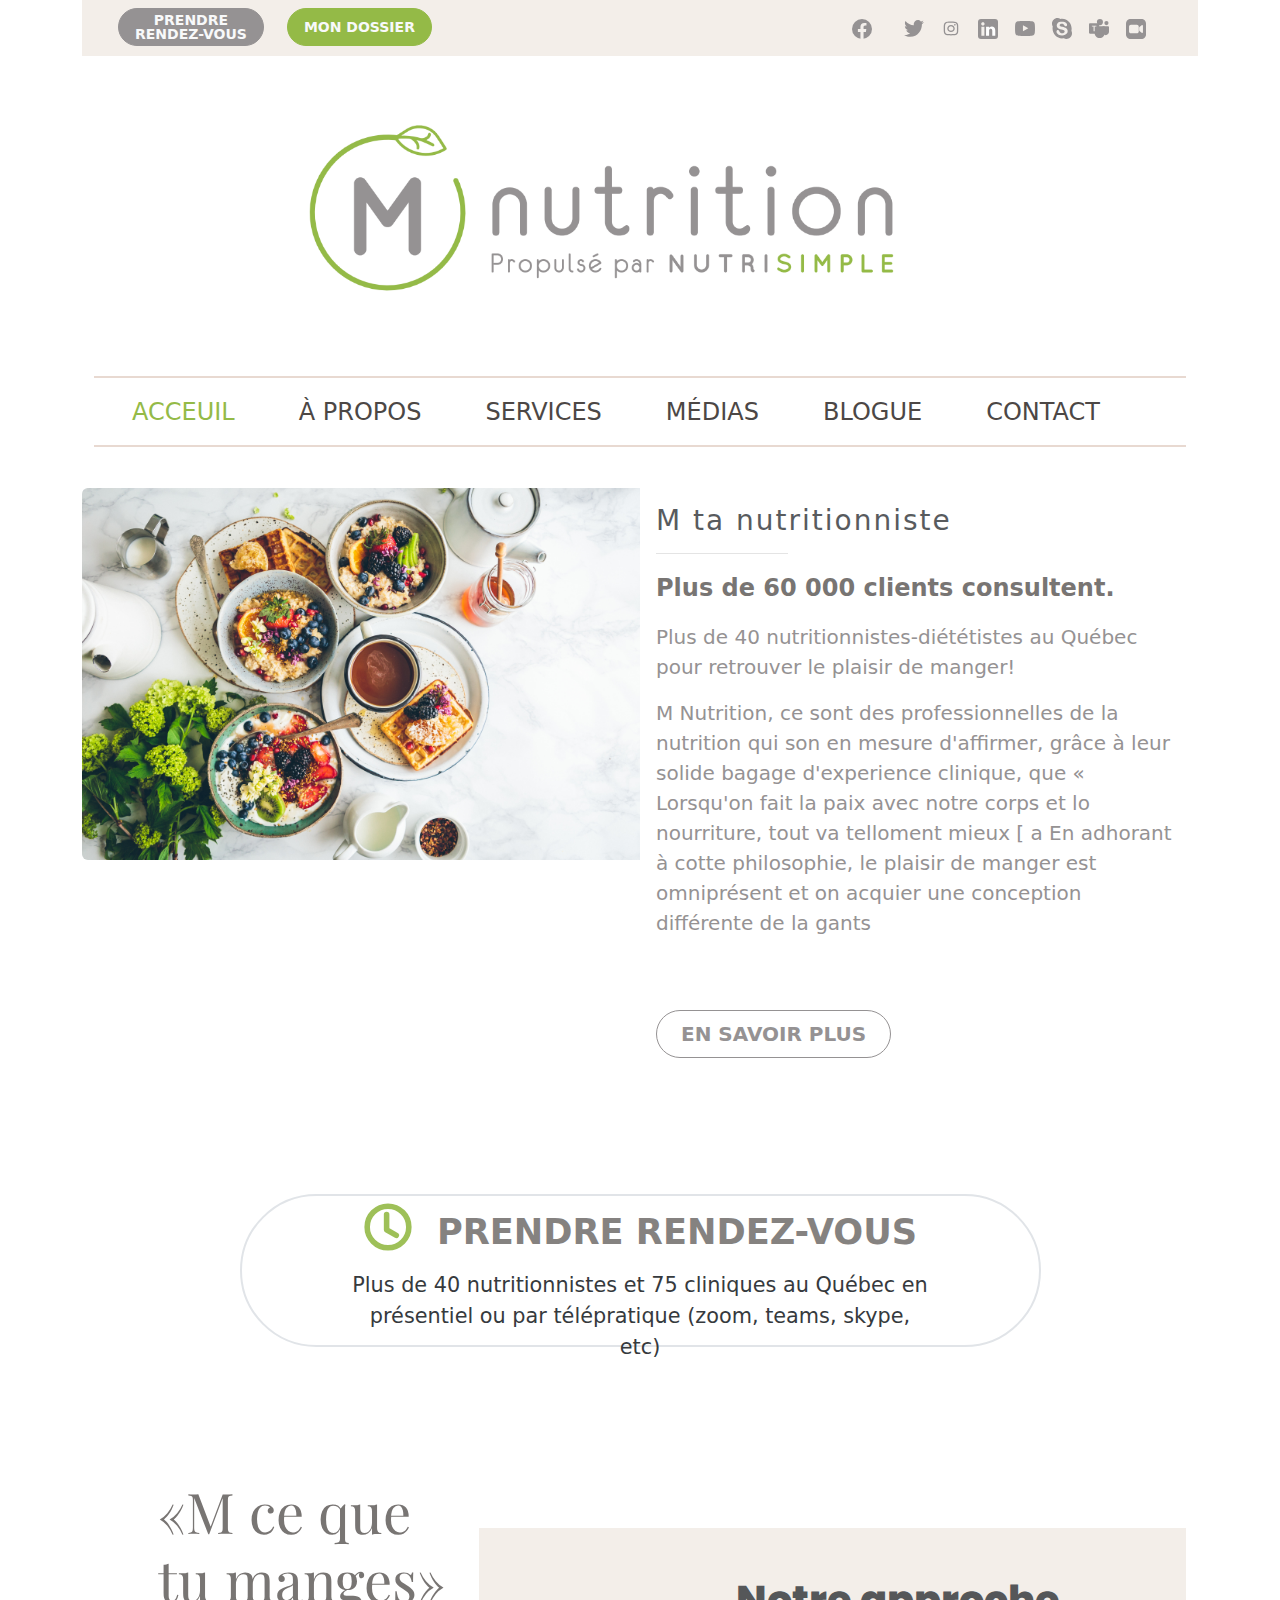
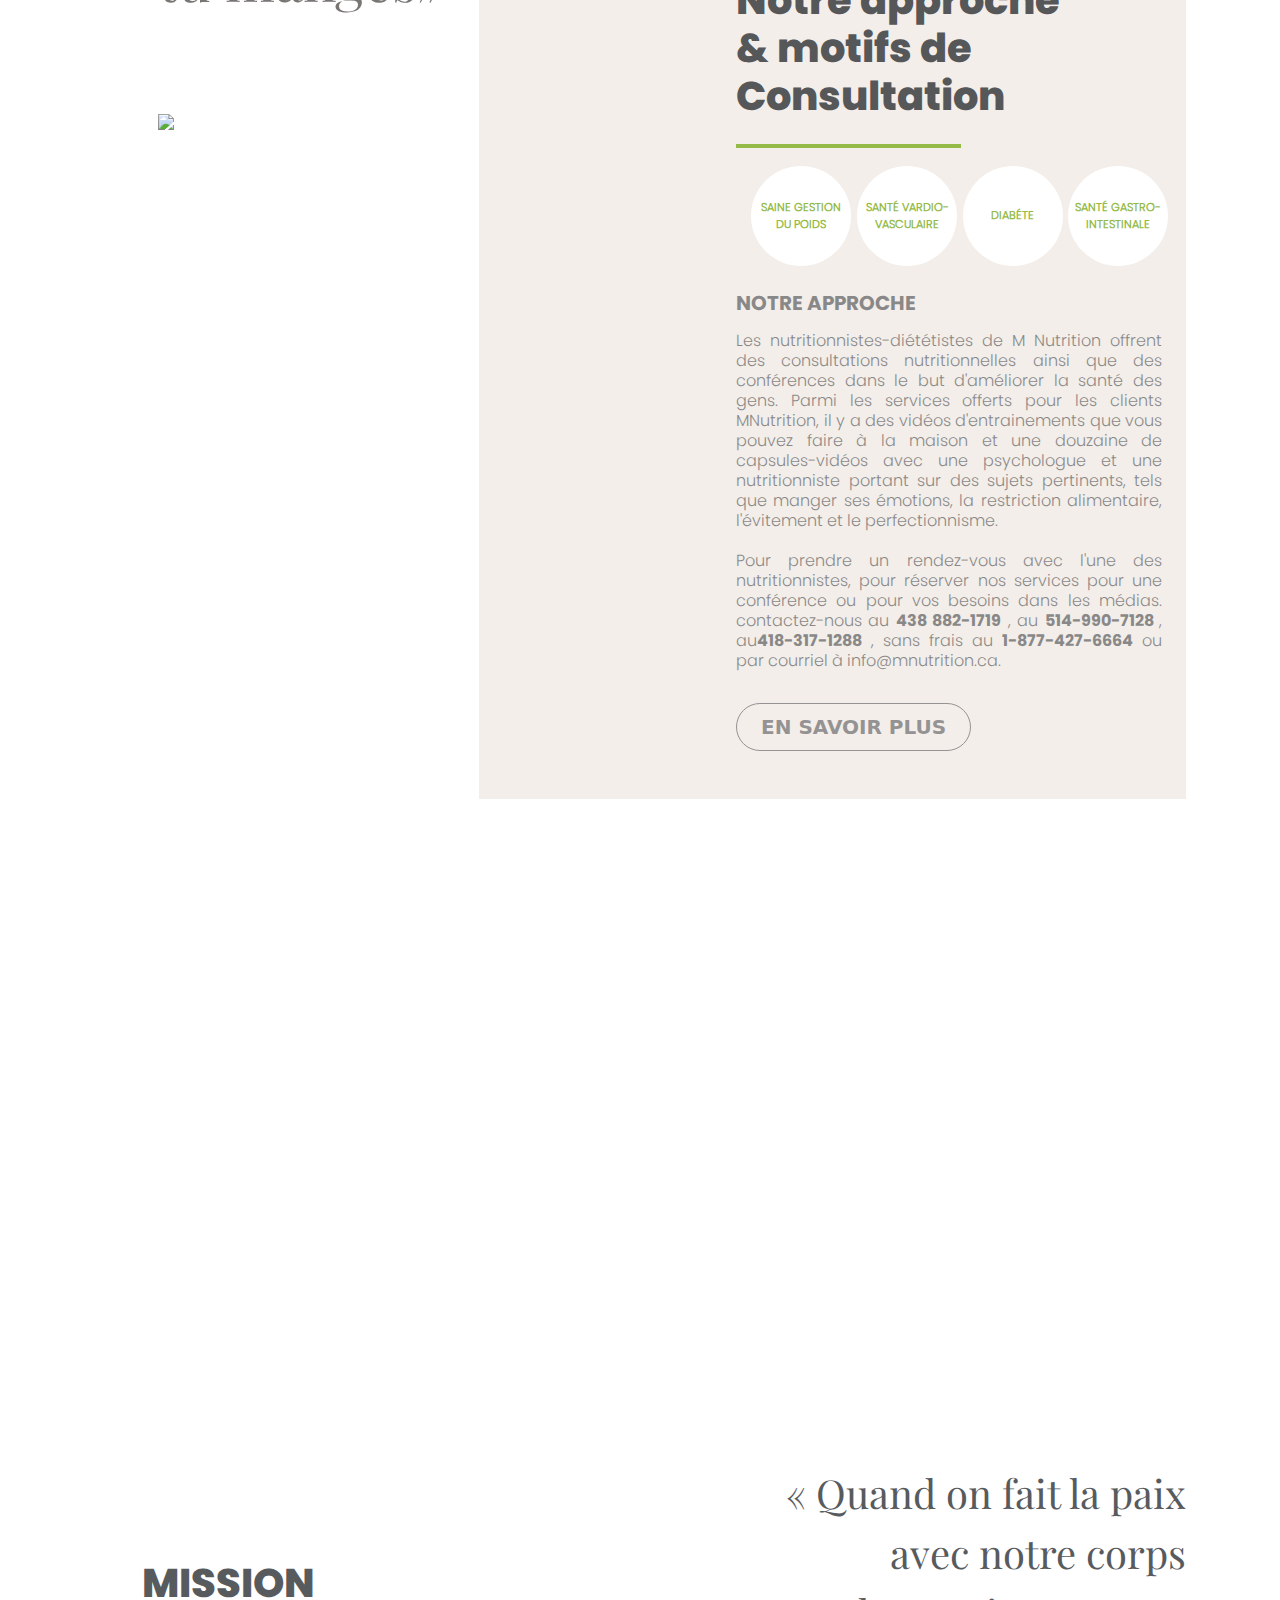
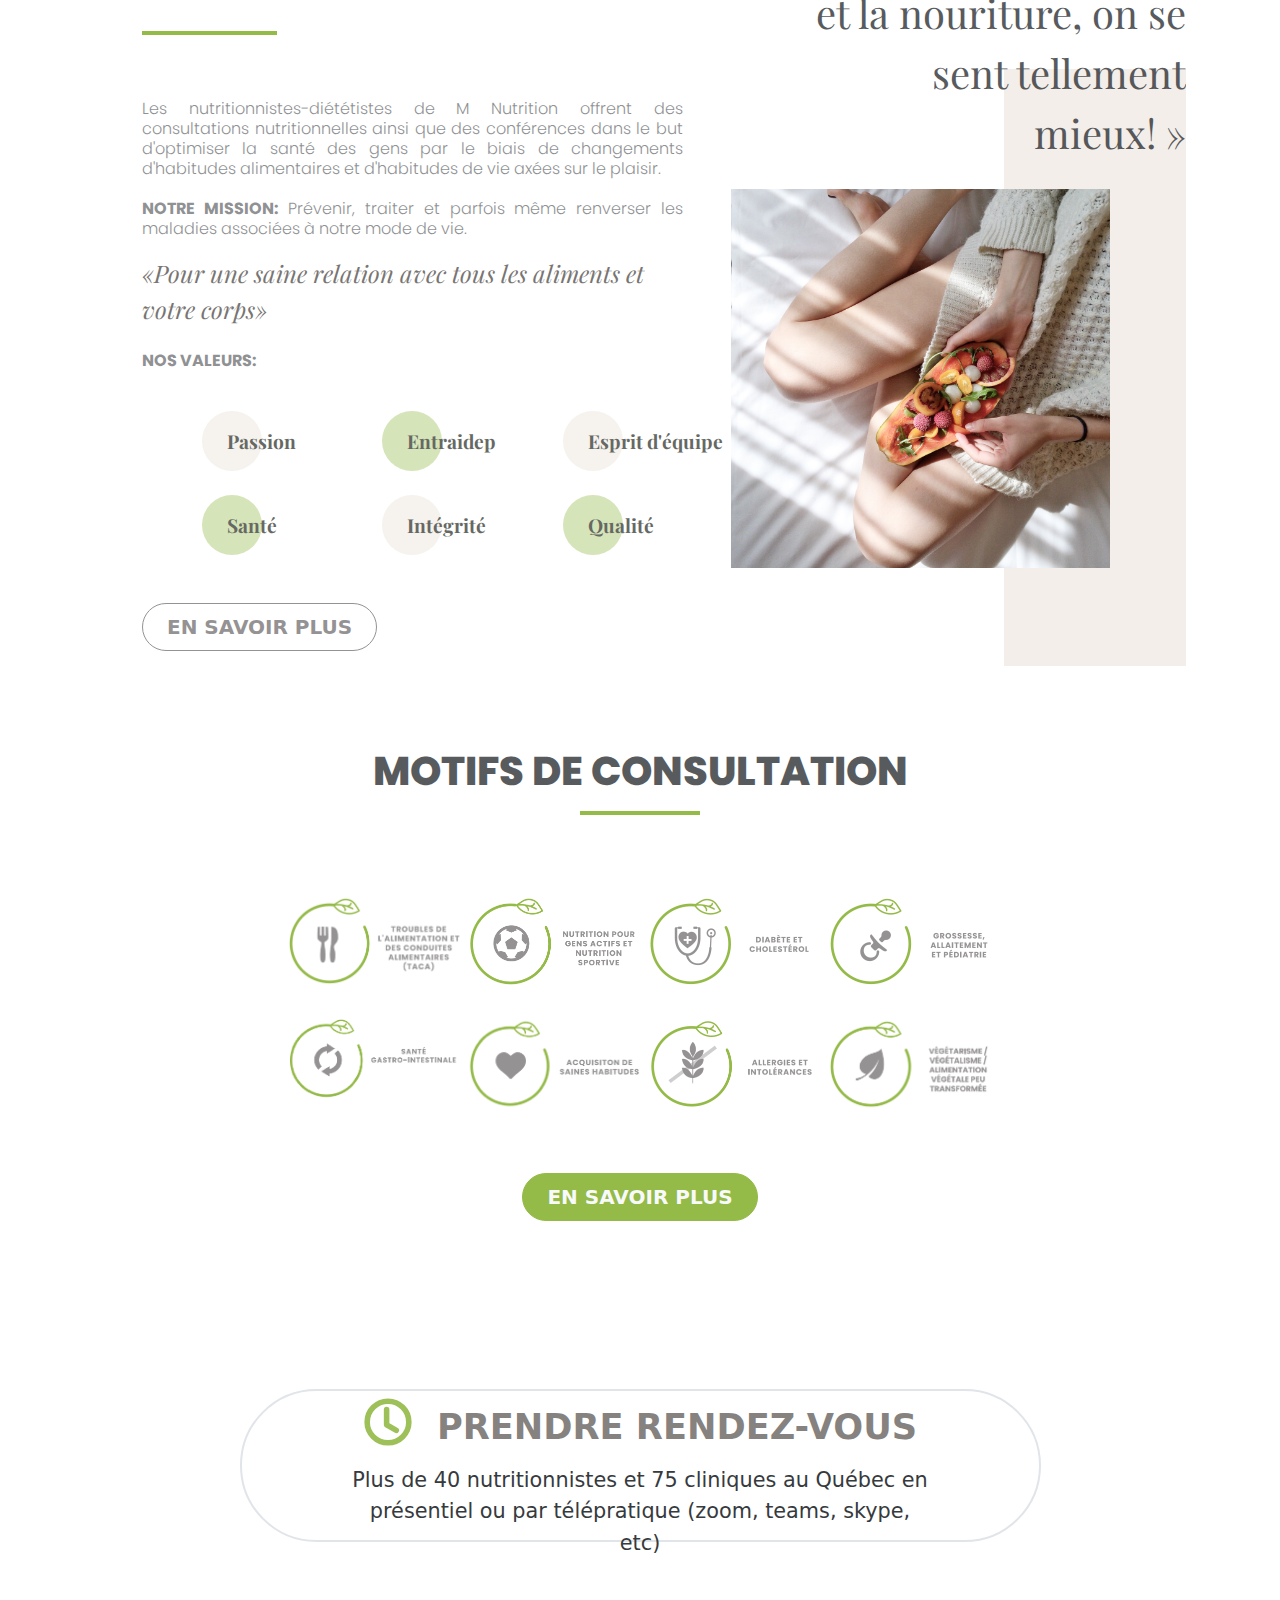
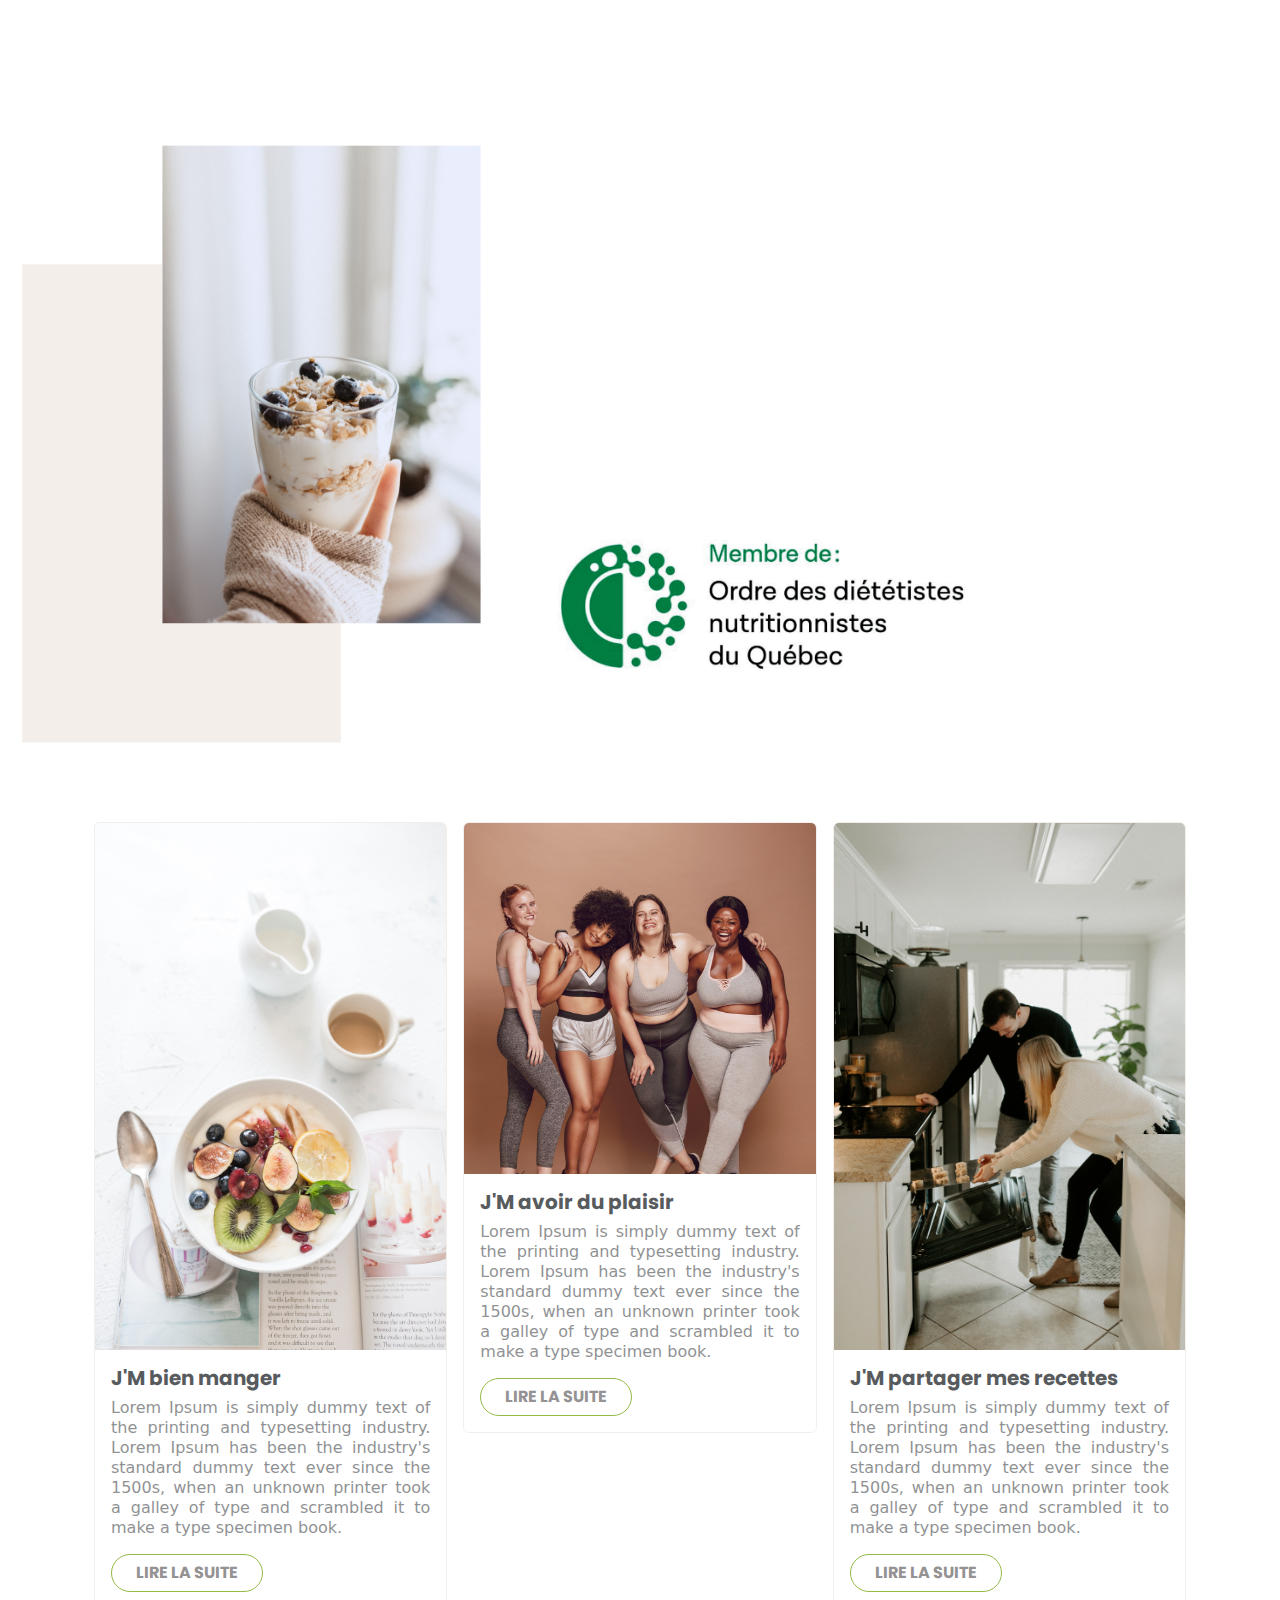
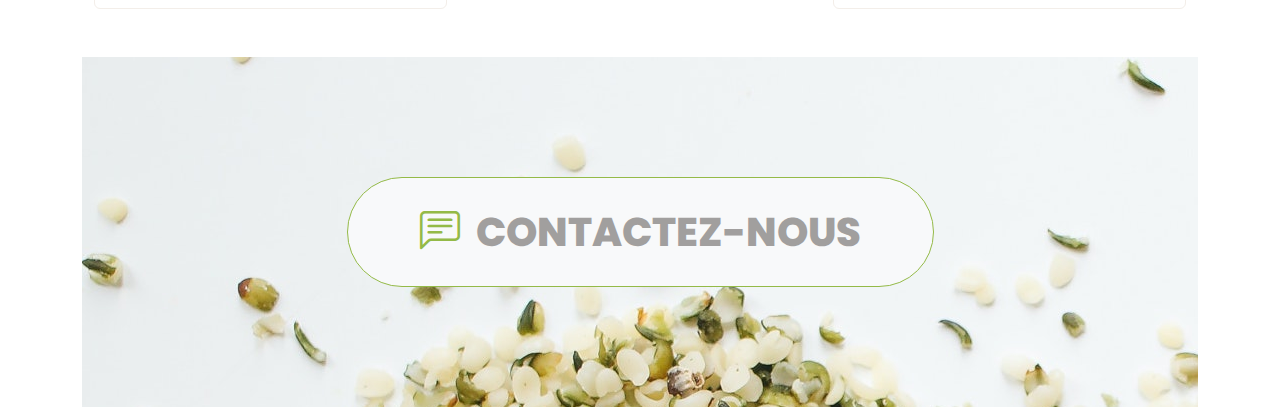
==== commit c6964016: "contact-us section done" ====
--- a/index.html
+++ b/index.html
@@ -8,759 +8,777 @@
     <title>Mnutrition - Landing page</title>
   </head>
   <body>
-    <!-- top bar -->
-    <section id="topBar" class="bg-m-secondary py-2 w-100">
-      <div class="row">
-        <div class=" col-10 col-md-6 col-lg-4 ps-5">
-            <div class="btn-group" role="group" aria-label="Basic outlined example">
-                <button type="button" class="btn btn-sm btn-m-dark text-light rounded-pill text-center lh-1 me-4 px-3 fw-bolder text-uppercase">Prendre </br> rendez-vous</button>
-                <button type="button" class="btn btn-m-primary text-light btn-sm rounded-pill rounded-pill text-center px-3 fw-bold text-uppercase">Mon dossier</button>
-            </div>
-        </div>
-        <ul class="list-group list-group-horizontal justify-content-end col d-none d-lg-flex pe-5">
-          <li class="list-group-item border-0 bg-m-secondary mx-0 " style="margin-right: -20px;">
-            <a class="nav-link active" aria-current="page" href="#"
-              ><img
-                src="assets/icons/Facebook_f_logo_(2019).svg"
-                class="img-fluid"
-                alt="Facebook-logo"
-                style="width: 20px"
-            /></a>
-          </li>
-          <li class="list-group-item border-0 bg-m-secondary" style="margin-right: -15px;">
-            <a class="nav-link text-m-text-color" href="#"
-              ><img
-                src="assets/icons/Twitter-logo.svg"
-                class="img-fluid"
-                alt="Twitter-logo"
-                style="width: 20px"
-            /></a>
-          </li>
-          <li class="list-group-item border-0 bg-m-secondary" style="margin-right: -15px;">
-            <a class="nav-link text-m-text-color" href="#"
-              ><img
-                src="assets/icons/Instagram_logo_2016.svg"
-                class="img-fluid"
-                alt="Instagram-logo"
-                style="width: 20px"
-            /></a>
-          </li>
-          <li class="list-group-item border-0 bg-m-secondary" style="margin-right: -15px;">
-            <a class="nav-link text-m-text-color" href="#"
-              ><img
-                src="assets/icons/Linkedin.svg"
-                class="img-fluid"
-                alt="Linkedin-logo"
-                style="width: 20px"
-            /></a>
-          </li>
-          <li class="list-group-item border-0 bg-m-secondary" style="margin-right: -15px;">
-            <a class="nav-link text-m-text-color" href="#"
-              ><img
-                src="assets/icons/YouTube_play_button_icon_(2013–2017).svg"
-                class="img-fluid"
-                alt="Youtube-logo"
-                style="width: 20px"
-            /></a>
-          </li>
-          <li class="list-group-item border-0 bg-m-secondary" style="margin-right: -15px;">
-            <a class="nav-link text-m-text-color" href="#"
-              ><img
-                src="assets/icons/Skype-icon.svg"
-                class="img-fluid"
-                alt="Skype-logo"
-                style="width: 20px"
-            /></a>
-          </li>
-          <li class="list-group-item border-0 bg-m-secondary" style="margin-right: -15px;">
-            <a class="nav-link text-m-text-color" href="#"
-              ><img
-                src="assets/icons/Microsoft_Office_Teams_(2018–present).svg"
-                class="img-fluid"
-                alt="Teams-logo"
-                style="width: 20px"
-            /></a>
-          </li>
-          <li class="list-group-item border-0 bg-m-secondary">
-            <a class="nav-link text-m-text-color" href="#"
-              ><img
-                src="assets/icons/FaceTime_iOS.svg"
-                class="img-fluid"
-                alt="FaceTime-logo"
-                style="width: 20px"
-            /></a>
-          </li>
-        </ul>
-        <div class="justify-content-end col-2 col-md-6 col-lg-8 d-flex d-lg-none pe-4">
-            <button
-            class="navbar-toggler me-3 justify-content-end"
-            type="button"
-            data-bs-toggle="collapse"
-            data-bs-target="#navbarNav"
-            aria-controls="navbarNav"
-            aria-expanded="false"
-            aria-label="Toggle navigation"
+    <div class="container">
+      <!-- top bar -->
+      <section id="topBar" class="bg-m-secondary py-2 w-100">
+        <div class="row">
+          <div class=" col-10 col-md-6 col-lg-4 ps-5">
+              <div class="btn-group" role="group" aria-label="Basic outlined example">
+                  <button type="button" class="btn btn-sm btn-m-dark text-light rounded-pill text-center lh-1 me-4 px-3 fw-bolder text-uppercase">Prendre </br> rendez-vous</button>
+                  <button type="button" class="btn btn-m-primary text-light btn-sm rounded-pill rounded-pill text-center px-3 fw-bold text-uppercase">Mon dossier</button>
+              </div>
+          </div>
+          <ul class="list-group list-group-horizontal justify-content-end col d-none d-lg-flex pe-5">
+            <li class="list-group-item border-0 bg-m-secondary mx-0 " style="margin-right: -20px;">
+              <a class="nav-link active" aria-current="page" href="#"
+                ><img
+                  src="assets/icons/Facebook_f_logo_(2019).svg"
+                  class="img-fluid"
+                  alt="Facebook-logo"
+                  style="width: 20px"
+              /></a>
+            </li>
+            <li class="list-group-item border-0 bg-m-secondary" style="margin-right: -15px;">
+              <a class="nav-link text-m-text-color" href="#"
+                ><img
+                  src="assets/icons/Twitter-logo.svg"
+                  class="img-fluid"
+                  alt="Twitter-logo"
+                  style="width: 20px"
+              /></a>
+            </li>
+            <li class="list-group-item border-0 bg-m-secondary" style="margin-right: -15px;">
+              <a class="nav-link text-m-text-color" href="#"
+                ><img
+                  src="assets/icons/Instagram_logo_2016.svg"
+                  class="img-fluid"
+                  alt="Instagram-logo"
+                  style="width: 20px"
+              /></a>
+            </li>
+            <li class="list-group-item border-0 bg-m-secondary" style="margin-right: -15px;">
+              <a class="nav-link text-m-text-color" href="#"
+                ><img
+                  src="assets/icons/Linkedin.svg"
+                  class="img-fluid"
+                  alt="Linkedin-logo"
+                  style="width: 20px"
+              /></a>
+            </li>
+            <li class="list-group-item border-0 bg-m-secondary" style="margin-right: -15px;">
+              <a class="nav-link text-m-text-color" href="#"
+                ><img
+                  src="assets/icons/YouTube_play_button_icon_(2013–2017).svg"
+                  class="img-fluid"
+                  alt="Youtube-logo"
+                  style="width: 20px"
+              /></a>
+            </li>
+            <li class="list-group-item border-0 bg-m-secondary" style="margin-right: -15px;">
+              <a class="nav-link text-m-text-color" href="#"
+                ><img
+                  src="assets/icons/Skype-icon.svg"
+                  class="img-fluid"
+                  alt="Skype-logo"
+                  style="width: 20px"
+              /></a>
+            </li>
+            <li class="list-group-item border-0 bg-m-secondary" style="margin-right: -15px;">
+              <a class="nav-link text-m-text-color" href="#"
+                ><img
+                  src="assets/icons/Microsoft_Office_Teams_(2018–present).svg"
+                  class="img-fluid"
+                  alt="Teams-logo"
+                  style="width: 20px"
+              /></a>
+            </li>
+            <li class="list-group-item border-0 bg-m-secondary">
+              <a class="nav-link text-m-text-color" href="#"
+                ><img
+                  src="assets/icons/FaceTime_iOS.svg"
+                  class="img-fluid"
+                  alt="FaceTime-logo"
+                  style="width: 20px"
+              /></a>
+            </li>
+          </ul>
+          <div class="justify-content-end col-2 col-md-6 col-lg-8 d-flex d-lg-none pe-4">
+              <button
+              class="navbar-toggler me-3 justify-content-end"
+              type="button"
+              data-bs-toggle="collapse"
+              data-bs-target="#navbarNav"
+              aria-controls="navbarNav"
+              aria-expanded="false"
+              aria-label="Toggle navigation"
+              >
+                <svg xmlns="http://www.w3.org/2000/svg" width="25" height="25" fill="currentColor" class="bi bi-list" viewBox="0 0 16 16">
+                  <path fill-rule="evenodd" d="M2.5 12a.5.5 0 0 1 .5-.5h10a.5.5 0 0 1 0 1H3a.5.5 0 0 1-.5-.5zm0-4a.5.5 0 0 1 .5-.5h10a.5.5 0 0 1 0 1H3a.5.5 0 0 1-.5-.5zm0-4a.5.5 0 0 1 .5-.5h10a.5.5 0 0 1 0 1H3a.5.5 0 0 1-.5-.5z"/>
+                </svg>
+              </button>
+          </div>
+          
+        </div>
+      </section>
+      <!-- main Mnutrition pic -->
+      <section id="mainLogo">
+        <div class="container d-flex">
+          <img class="col-12" src="assets/img/mNutrition.png" alt="" srcset="">
+        </div>
+      </section>
+      <!-- nav bar -->
+      <section class="container mb-3">
+        <div>
+          <hr class="menu-line m-0 mt-2 d-none d-lg-flex">
+          <nav class="navbar navbar-expand-lg px-3">
+            <div class="collapse navbar-collapse  justify-content-center" id="navbarNav"> 
+              <div>
+                <ul class="navbar-nav col-12 d-flex menu-font ">
+                  <li class="nav-item d-flex justify-content-center mb-4 me-lg-5">
+                    <a class="nav-link active text-uppercase text-m-primary w-75" aria-current="page" href="test.html">
+                      <hr class="menu-line d-block d-lg-none m-0">
+                        <span class="d-flex justify-content-center"> Acceuil</span> 
+                      <hr class="menu-line d-block d-lg-none m-0">
+                    </a>
+                  </li>
+                  <li class="nav-item d-flex justify-content-center mb-4 me-lg-5">
+                    <a class="nav-link text-uppercase text-m-text-color w-75 w-lg-100" aria-current="page" href="#">
+                      <hr class="menu-line d-block d-lg-none m-0">
+                      <span class="d-flex justify-content-center text-nowrap"> À propos</span> 
+                      <hr class="menu-line d-block d-lg-none m-0">
+                    </a>
+                  </li>
+                  <li class="nav-item d-flex justify-content-center mb-4 me-lg-5">
+                    <a class="nav-link text-uppercase text-m-text-color w-75" aria-current="page" href="#">
+                      <hr class="menu-line d-block d-lg-none m-0">
+                      <span class="d-flex justify-content-center"> Services</span> 
+                      <hr class="menu-line d-block d-lg-none m-0">
+                    </a>
+                  </li>
+                  <li class="nav-item d-flex justify-content-center mb-4 me-lg-5">
+                    <a class="nav-link text-uppercase text-m-text-color w-75" aria-current="page" href="#">
+                      <hr class="menu-line d-block d-lg-none m-0">
+                      <span class="d-flex justify-content-center"> Médias</span> 
+                      <hr class="menu-line d-block d-lg-none m-0">
+                    </a>
+                  </li>
+                  <li class="nav-item d-flex justify-content-center mb-4 me-lg-5">
+                    <a class="nav-link text-uppercase text-m-text-color w-75" aria-current="page" href="#">
+                      <hr class="menu-line d-block d-lg-none m-0">
+                      <span class="d-flex justify-content-center"> Blogue</span> 
+                      <hr class="menu-line d-block d-lg-none m-0">
+                    </a>
+                  </li>
+                  <li class="nav-item d-flex justify-content-center mb-4 me-lg-5">
+                    <a class="nav-link active text-uppercase text-m-text-color w-75" aria-current="page" href="#">
+                      <hr class="menu-line d-block d-lg-none m-0">
+                      <span class="d-flex justify-content-center"> Contact</span> 
+                      <hr class="menu-line d-block d-lg-none m-0">
+                    </a>
+                  </li>
+                </ul>
+                <!-- Liste des icons SM pour le menu sandwich -->
+                <ul class="list-group list-group-horizontal justify-content-center d-flex d-lg-none col-12 text-center">
+                  <li class="list-group-item border-0 mx-0 ">
+                    <a class="nav-link active" aria-current="page" href="#"
+                      ><img
+                        src="assets/icons/Facebook_f_logo_(2019).svg"
+                        class="img-fluid"
+                        alt="Facebook-logo"
+                        style="width: 20px"
+                    /></a>
+                  </li>
+                  <li class="list-group-item border-0" style="margin-right: -15px;">
+                    <a class="nav-link text-m-text-color" href="#"
+                      ><img
+                        src="assets/icons/Twitter-logo.svg"
+                        class="img-fluid"
+                        alt="Twitter-logo"
+                        style="width: 20px"
+                    /></a>
+                  </li>
+                  <li class="list-group-item border-0" style="margin-right: -15px;">
+                    <a class="nav-link text-m-text-color" href="#"
+                      ><img
+                        src="assets/icons/Instagram_logo_2016.svg"
+                        class="img-fluid"
+                        alt="Instagram-logo"
+                        style="width: 20px"
+                    /></a>
+                  </li>
+                  <li class="list-group-item border-0 " style="margin-right: -15px;">
+                    <a class="nav-link text-m-text-color" href="#"
+                      ><img
+                        src="assets/icons/Linkedin.svg"
+                        class="img-fluid"
+                        alt="Linkedin-logo"
+                        style="width: 20px"
+                    /></a>
+                  </li>
+                  <li class="list-group-item border-0" style="margin-right: -15px;">
+                    <a class="nav-link text-m-text-color" href="#"
+                      ><img
+                        src="assets/icons/YouTube_play_button_icon_(2013–2017).svg"
+                        class="img-fluid"
+                        alt="Youtube-logo"
+                        style="width: 20px"
+                    /></a>
+                  </li>
+                  <li class="list-group-item border-0" style="margin-right: -15px;">
+                    <a class="nav-link text-m-text-color" href="#"
+                      ><img
+                        src="assets/icons/Skype-icon.svg"
+                        class="img-fluid"
+                        alt="Skype-logo"
+                        style="width: 20px"
+                    /></a>
+                  </li>
+                  <li class="list-group-item border-0" style="margin-right: -15px;">
+                    <a class="nav-link text-m-text-color" href="#"
+                      ><img
+                        src="assets/icons/Microsoft_Office_Teams_(2018–present).svg"
+                        class="img-fluid"
+                        alt="Teams-logo"
+                        style="width: 20px"
+                    /></a>
+                  </li>
+                  <li class="list-group-item border-0">
+                    <a class="nav-link text-m-text-color" href="#"
+                      ><img
+                        src="assets/icons/FaceTime_iOS.svg"
+                        class="img-fluid"
+                        alt="FaceTime-logo"
+                        style="width: 20px"
+                    /></a>
+                  </li>
+                </ul>
+                <ul class="down-bar mt-3 d-flex d-lg-none justify-content-start">
+
+                </ul>
+              </div>
+            </div>
+          </nav>
+          <hr class="menu-line m-0 d-none d-lg-flex" style="top: -25px; position: relative;">
+      </div>
+      </section>
+      <!-- section caroussel  -->
+      <section id="taNutritionniste">
+        <div>
+          <div class="card mb-3 border-0">
+            <div class="row g-0">
+              <div class="col-md-6">
+                <img src="assets/img/branches.jpg" class="img-fluid rounded-start" alt="...">
+              </div>
+              <div class="col-md-6 d-flex">
+                <div class="card-body align-self-center">
+                  <h5 class="card-title fs-3 opacity-75 spacing">M ta nutritionniste</h5>
+                  <hr class="w-25 text-m-dark fw-bold">
+                  <span class="card-text text-m-dark">
+                    <p class="fw-bold text-m-text-color fs-4 opacity-75 "> Plus de 60 000 clients consultent.</p>
+                    <p class="card-text fs-5">Plus de 40 nutritionnistes-diététistes au Québec pour retrouver le plaisir de manger!</p>
+                    <p class="card-text mb-4 fs-5">M Nutrition, ce sont des professionnelles de la nutrition qui son
+                      en mesure d'affirmer, grâce à leur solide bagage d'experience
+                      clinique, que « Lorsqu'on fait la paix avec notre corps et lo
+                      nourriture, tout va telloment mieux [ a En adhorant à cotte
+                      philosophie, le plaisir de manger est omniprésent et on acquier
+                      une conception différente de la gants</p><br>
+                      <button type="button" class="btn btn-lg btn-outline-m-dark text-uppercase rounded-pill fw-bold mt-4 px-4">En savoir plus</button>
+                  </span>
+                </div>
+              </div>
+            </div>
+          </div>
+        </div>
+      </section>
+      <!-- section prendre RDV -->
+      <section
+        id="prendreRDV"
+        class="appointment d-flex justify-content-center px-4 pt-5 py-sm-4 py-lg-5 mt-4"
+      >
+        <button
+          class="btn btn-rdv border border-2 rounded-pill w-75 max-h-60 my-sm-4 my-lg-5"
+        >
+          <span class="d-flex justify-content-center">
+            <!-- <i class="bi bi-clock text-m-primary fs-3"></i> -->
+            <svg
+              xmlns="http://www.w3.org/2000/svg"
+              width="50"
+              height="50"
+              class="bi bi-clock svg-m-b"
+              viewBox="-1 -1 18 18"
             >
-              <svg xmlns="http://www.w3.org/2000/svg" width="25" height="25" fill="currentColor" class="bi bi-list" viewBox="0 0 16 16">
-                <path fill-rule="evenodd" d="M2.5 12a.5.5 0 0 1 .5-.5h10a.5.5 0 0 1 0 1H3a.5.5 0 0 1-.5-.5zm0-4a.5.5 0 0 1 .5-.5h10a.5.5 0 0 1 0 1H3a.5.5 0 0 1-.5-.5zm0-4a.5.5 0 0 1 .5-.5h10a.5.5 0 0 1 0 1H3a.5.5 0 0 1-.5-.5z"/>
-              </svg>
-            </button>
-        </div>
-        
-      </div>
-    </section>
-    <!-- main Mnutrition pic -->
-    <section id="mainLogo">
-      <div class="container d-flex">
-        <img class="col-12" src="assets/img/mNutrition.png" alt="" srcset="">
-      </div>
-    </section>
-    <!-- nav bar -->
-    <section class="container mb-3">
-      <div>
-        <hr class="menu-line m-0 mt-2 d-none d-lg-flex">
-        <nav class="navbar navbar-expand-lg px-3">
-          <div class="collapse navbar-collapse  justify-content-center" id="navbarNav"> 
-            <div>
-              <ul class="navbar-nav col-12 d-flex menu-font ">
-                <li class="nav-item d-flex justify-content-center mb-4 me-lg-5">
-                  <a class="nav-link active text-uppercase text-m-primary w-75" aria-current="page" href="test.html">
-                    <hr class="menu-line d-block d-lg-none m-0">
-                       <span class="d-flex justify-content-center"> Acceuil</span> 
-                    <hr class="menu-line d-block d-lg-none m-0">
-                  </a>
-                </li>
-                <li class="nav-item d-flex justify-content-center mb-4 me-lg-5">
-                  <a class="nav-link text-uppercase text-m-text-color w-75 w-lg-100" aria-current="page" href="#">
-                    <hr class="menu-line d-block d-lg-none m-0">
-                    <span class="d-flex justify-content-center text-nowrap"> À propos</span> 
-                    <hr class="menu-line d-block d-lg-none m-0">
-                  </a>
-                </li>
-                <li class="nav-item d-flex justify-content-center mb-4 me-lg-5">
-                  <a class="nav-link text-uppercase text-m-text-color w-75" aria-current="page" href="#">
-                    <hr class="menu-line d-block d-lg-none m-0">
-                    <span class="d-flex justify-content-center"> Services</span> 
-                    <hr class="menu-line d-block d-lg-none m-0">
-                  </a>
-                </li>
-                <li class="nav-item d-flex justify-content-center mb-4 me-lg-5">
-                  <a class="nav-link text-uppercase text-m-text-color w-75" aria-current="page" href="#">
-                    <hr class="menu-line d-block d-lg-none m-0">
-                    <span class="d-flex justify-content-center"> Médias</span> 
-                    <hr class="menu-line d-block d-lg-none m-0">
-                  </a>
-                </li>
-                <li class="nav-item d-flex justify-content-center mb-4 me-lg-5">
-                  <a class="nav-link text-uppercase text-m-text-color w-75" aria-current="page" href="#">
-                    <hr class="menu-line d-block d-lg-none m-0">
-                    <span class="d-flex justify-content-center"> Blogue</span> 
-                    <hr class="menu-line d-block d-lg-none m-0">
-                  </a>
-                </li>
-                <li class="nav-item d-flex justify-content-center mb-4 me-lg-5">
-                  <a class="nav-link active text-uppercase text-m-text-color w-75" aria-current="page" href="#">
-                    <hr class="menu-line d-block d-lg-none m-0">
-                    <span class="d-flex justify-content-center"> Contact</span> 
-                    <hr class="menu-line d-block d-lg-none m-0">
-                  </a>
-                </li>
-              </ul>
-              <!-- Liste des icons SM pour le menu sandwich -->
-              <ul class="list-group list-group-horizontal justify-content-center d-flex d-lg-none col-12 text-center">
-                <li class="list-group-item border-0 mx-0 ">
-                  <a class="nav-link active" aria-current="page" href="#"
-                    ><img
-                      src="assets/icons/Facebook_f_logo_(2019).svg"
-                      class="img-fluid"
-                      alt="Facebook-logo"
-                      style="width: 20px"
-                  /></a>
-                </li>
-                <li class="list-group-item border-0" style="margin-right: -15px;">
-                  <a class="nav-link text-m-text-color" href="#"
-                    ><img
-                      src="assets/icons/Twitter-logo.svg"
-                      class="img-fluid"
-                      alt="Twitter-logo"
-                      style="width: 20px"
-                  /></a>
-                </li>
-                <li class="list-group-item border-0" style="margin-right: -15px;">
-                  <a class="nav-link text-m-text-color" href="#"
-                    ><img
-                      src="assets/icons/Instagram_logo_2016.svg"
-                      class="img-fluid"
-                      alt="Instagram-logo"
-                      style="width: 20px"
-                  /></a>
-                </li>
-                <li class="list-group-item border-0 " style="margin-right: -15px;">
-                  <a class="nav-link text-m-text-color" href="#"
-                    ><img
-                      src="assets/icons/Linkedin.svg"
-                      class="img-fluid"
-                      alt="Linkedin-logo"
-                      style="width: 20px"
-                  /></a>
-                </li>
-                <li class="list-group-item border-0" style="margin-right: -15px;">
-                  <a class="nav-link text-m-text-color" href="#"
-                    ><img
-                      src="assets/icons/YouTube_play_button_icon_(2013–2017).svg"
-                      class="img-fluid"
-                      alt="Youtube-logo"
-                      style="width: 20px"
-                  /></a>
-                </li>
-                <li class="list-group-item border-0" style="margin-right: -15px;">
-                  <a class="nav-link text-m-text-color" href="#"
-                    ><img
-                      src="assets/icons/Skype-icon.svg"
-                      class="img-fluid"
-                      alt="Skype-logo"
-                      style="width: 20px"
-                  /></a>
-                </li>
-                <li class="list-group-item border-0" style="margin-right: -15px;">
-                  <a class="nav-link text-m-text-color" href="#"
-                    ><img
-                      src="assets/icons/Microsoft_Office_Teams_(2018–present).svg"
-                      class="img-fluid"
-                      alt="Teams-logo"
-                      style="width: 20px"
-                  /></a>
-                </li>
-                <li class="list-group-item border-0">
-                  <a class="nav-link text-m-text-color" href="#"
-                    ><img
-                      src="assets/icons/FaceTime_iOS.svg"
-                      class="img-fluid"
-                      alt="FaceTime-logo"
-                      style="width: 20px"
-                  /></a>
-                </li>
-              </ul>
-              <ul class="down-bar mt-3 d-flex d-lg-none justify-content-start">
+              <path
+                stroke="#94ba47"
+                stroke-width="1"
+                d="M8 3.5a.5.5 0 0 0-1 0V9a.5.5 0 0 0 .252.434l3.5 2a.5.5 0 0 0 .496-.868L8 8.71V3.5z"
+              />
+              <path
+                stroke="#94ba47"
+                stroke-width="1"
+                d="M8 16A8 8 0 1 0 8 0a8 8 0 0 0 0 16zm7-8A7 7 0 1 1 1 8a7 7 0 0 1 14 0z"
+              />
+            </svg>
+            <p
+              class="btn-rdv-title fw-bold text-m-text-color opacity-75 text-uppercase ms-lg-4 text-nowrap overflow-hidden"
+            >
+              prendre rendez-vous
+            </p>
+          </span>
+          <span class="d-none d-sm-flex justify-content-center">
+            <p class="btn-rdv-text w-75">
+              Plus de 40 nutritionnistes et 75 cliniques au Québec en présentiel
+              ou par télépratique (zoom, teams, skype, etc)
+            </p>
+            <br /><br />
+          </span>
+        </button>
+      </section>
+      <!-- M ce que tu manges -->
+      <section id="mManges" class="p-3 s-m-manges">
 
-              </ul>
-            </div>
-          </div>
-        </nav>
-        <hr class="menu-line m-0 d-none d-lg-flex" style="top: -25px; position: relative;">
-    </div>
-    </section>
-    <!-- section caroussel  -->
-    <section id="taNutritionniste">
-      <div>
-        <div class="card mb-3 border-0">
-          <div class="row g-0">
-            <div class="col-md-6">
-              <img src="assets/img/branches.jpg" class="img-fluid rounded-start" alt="...">
-            </div>
-            <div class="col-md-6 d-flex">
-              <div class="card-body align-self-center">
-                <h5 class="card-title fs-3 opacity-75 spacing">M ta nutritionniste</h5>
-                <hr class="w-25 text-m-dark fw-bold">
-                <span class="card-text text-m-dark">
-                  <p class="fw-bold text-m-text-color fs-4 opacity-75 "> Plus de 60 000 clients consultent.</p>
-                  <p class="card-text fs-5">Plus de 40 nutritionnistes-diététistes au Québec pour retrouver le plaisir de manger!</p>
-                  <p class="card-text mb-4 fs-5">M Nutrition, ce sont des professionnelles de la nutrition qui son
-                    en mesure d'affirmer, grâce à leur solide bagage d'experience
-                    clinique, que « Lorsqu'on fait la paix avec notre corps et lo
-                    nourriture, tout va telloment mieux [ a En adhorant à cotte
-                    philosophie, le plaisir de manger est omniprésent et on acquier
-                    une conception différente de la gants</p><br>
-                    <button type="button" class="btn btn-lg btn-outline-m-dark text-uppercase rounded-pill fw-bold mt-4 px-4">En savoir plus</button>
-                </span>
-              </div>
-            </div>
-          </div>
-        </div>
-      </div>
-    </section>
-    <!-- section prendre RDV -->
-    <section
-      id="prendreRDV"
-      class="appointment d-flex justify-content-center px-4 pt-5 py-sm-4 py-lg-5 mt-4"
-    >
-      <button
-        class="btn btn-rdv border border-2 rounded-pill w-75 max-h-60 my-sm-4 my-lg-5"
-      >
-        <span class="d-flex justify-content-center">
-          <!-- <i class="bi bi-clock text-m-primary fs-3"></i> -->
-          <svg
-            xmlns="http://www.w3.org/2000/svg"
-            width="50"
-            height="50"
-            class="bi bi-clock svg-m-b"
-            viewBox="-1 -1 18 18"
+        <div class=" container col-12 d-flex justify-content-center justify-content-lg-end m-3">
+          <div
+            class="mt-5 bg-m-secondary col-12 col-lg-8 d-flex justify-content-center justify-content-lg-end"
           >
-            <path
-              stroke="#94ba47"
-              stroke-width="1"
-              d="M8 3.5a.5.5 0 0 0-1 0V9a.5.5 0 0 0 .252.434l3.5 2a.5.5 0 0 0 .496-.868L8 8.71V3.5z"
-            />
-            <path
-              stroke="#94ba47"
-              stroke-width="1"
-              d="M8 16A8 8 0 1 0 8 0a8 8 0 0 0 0 16zm7-8A7 7 0 1 1 1 8a7 7 0 0 1 14 0z"
-            />
-          </svg>
-          <p
-            class="btn-rdv-title fw-bold text-m-text-color opacity-75 text-uppercase ms-lg-4 text-nowrap overflow-hidden"
-          >
-            prendre rendez-vous
-          </p>
-        </span>
-        <span class="d-none d-sm-flex justify-content-center">
-          <p class="btn-rdv-text w-75">
-            Plus de 40 nutritionnistes et 75 cliniques au Québec en présentiel
-            ou par télépratique (zoom, teams, skype, etc)
-          </p>
-          <br /><br />
-        </span>
-      </button>
-    </section>
-    <!-- M ce que tu manges -->
-    <section id="mManges" class="p-3 s-m-manges">
-
-      <div class=" container col-12 d-flex justify-content-center justify-content-lg-end m-3">
-        <div
-          class="mt-5 bg-m-secondary col-12 col-lg-8 d-flex justify-content-center justify-content-lg-end"
-        >
-          <div class="card-container mt-5">
-            <p
-              class="card-title display-6 opacity-75 mb-4 col-12 col-lg-11 text-center text-lg-start"
-              style="font-family: Poppins-ExtraBold"
-            >
-              Notre approche <br />
-              & motifs de Consultation
-            </p>
-            <hr class="line-separator col-12 col-lg-6" />
-            <div
-              class="mt-5 bonbon-container"
-              style="display: inline !important"
-            >
-              <div class="bonbon-container">
-                <div class="bonbon me-1 me-xxl-4">saine gestion du poids</div>
-                <div class="bonbon me-1 me-xxl-4">santé vardio-vasculaire</div>
-                <div class="bonbon me-1 me-xxl-4">diabéte</div>
-                <div class="bonbon me-1 me-xxl-4">santé gastro-intestinale</div>
-              </div>
-            </div>
-            <h6
-              class="card-subtitle mt-4 mb-3 text-uppercase opacity-50 fs-5"
-              style="font-family: Poppins-Bold"
-            >
-              Notre Approche
-            </h6>
-            <p
-              class="card-text text-wrap line opacity-50 lh-sm me-0 me-lg-4"
-              style="font-family: Poppins-Light; text-align: justify"
-            >
-              Les nutritionnistes-diététistes de M Nutrition offrent des
-              consultations nutritionnelles ainsi que des conférences dans le
-              but d'améliorer la santé des gens. Parmi les services offerts pour
-              les clients MNutrition, il y a des vidéos d'entrainements que vous
-              pouvez faire à la maison et une douzaine de capsules-vidéos avec
-              une psychologue et une nutritionniste portant sur des sujets
-              pertinents, tels que manger ses émotions, la restriction
-              alimentaire, l'évitement et le perfectionnisme.
-              <br /><br />
-              Pour prendre un rendez-vous avec l'une des nutritionnistes, pour
-              réserver nos services pour une conférence ou pour vos besoins dans
-              les médias. contactez-nous au
-              <b style="font-family: Poppins-Bold"> 438 882-1719</b> , au
-              <b style="font-family: Poppins-Bold">514-990-7128 </b>
-              , au<b style="font-family: Poppins-Bold">418-317-1288</b> , sans
-              frais au
-              <b style="font-family: Poppins-Bold">1-877-427-6664</b> ou par
-              courriel à info@mnutrition.ca.
-            </p>
-            <div class="d-flex justify-content-center justify-content-lg-start">
-              <button
-                type="button"
-                class="btn btn-lg btn-outline-m-dark text-uppercase rounded-pill fw-bold mt-3 px-4 mb-5"
-              >
-                En savoir plus
-              </button>
-            </div>
-            <br class="d-lg-none d-block" />
-            <br class="d-lg-none d-block" />
-            <br class="d-lg-none d-block" />
-            <br class="d-lg-none d-block" />
-            <br class="d-lg-none d-block" />
-            <br class="d-lg-none d-block" />
-          </div>
-        </div>
-      </div>
-      <div class="col-12 col-lg-6 supperpose">
-        <div class="bg-transparent col-12" style="font-family: PlayfairDisplay">
-          <div class="mb-0 mb-lg-5 pb-1 pb-lg-5">
-            <q class="display-4 text-m-text-color opacity-75"
-              >M ce que <br />tu manges</q
-            >
-          </div>
-          <div class="d-flex justify-content-center">
-            <div class="col-6 col-lg-12 mt-3 mt-md-2 mt-lg-0">
-              <img src="./assets/img/sales-solutions.jpg" class="col-12" />
-            </div>
-          </div>
-        </div>
-      </div>
-    </section>
-    <!-- section Video Mnutrition -->
-    <section class="ms-3 me-3 me-md-5 ms-lg-5">
-      <div class="container p-3 p-md-4">
-        <div class="ratio ratio-16x9">
-          <iframe
-            src="https://www.youtube.com/embed/M4FU0L-1pv0"
-            title="YouTube video player"
-            frameborder="0"
-            allow="accelerometer; autoplay; clipboard-write; encrypted-media; gyroscope; picture-in-picture"
-            allowfullscreen
-          ></iframe>
-        </div>
-      </div>
-    </section>
-    <!-- section mission  -->
-    <section id="mission">
-      <div class="container d-block d-lg-flex">
-        <div
-          id="left_side"
-          class="d-flex justify-content-center justify-content-lg-start col-12 col-lg-7"
-        >
-          <div
-            class="mt-5 d-flex justify-content-center justify-content-lg-start"
-          >
-            <div class="m-5">
+            <div class="card-container mt-5">
               <p
-                class="card-title display-6 opacity-75 mb-4 col-12 col-lg-11 text-center text-lg-start text-uppercase"
+                class="card-title display-6 opacity-75 mb-4 col-12 col-lg-11 text-center text-lg-start"
                 style="font-family: Poppins-ExtraBold"
               >
-                mission
+                Notre approche <br />
+                & motifs de Consultation
               </p>
-              <hr class="line-separator col-12 col-lg-3" />
-              <br /><br />
+              <hr class="line-separator col-12 col-lg-6" />
+              <div
+                class="mt-5 bonbon-container"
+                style="display: inline !important"
+              >
+                <div class="bonbon-container">
+                  <div class="bonbon me-1 me-xxl-4">saine gestion du poids</div>
+                  <div class="bonbon me-1 me-xxl-4">santé vardio-vasculaire</div>
+                  <div class="bonbon me-1 me-xxl-4">diabéte</div>
+                  <div class="bonbon me-1 me-xxl-4">santé gastro-intestinale</div>
+                </div>
+              </div>
+              <h6
+                class="card-subtitle mt-4 mb-3 text-uppercase opacity-50 fs-5"
+                style="font-family: Poppins-Bold"
+              >
+                Notre Approche
+              </h6>
               <p
-                class="card-text text-wrap line opacity-50 lh-sm"
+                class="card-text text-wrap line opacity-50 lh-sm me-0 me-lg-4"
                 style="font-family: Poppins-Light; text-align: justify"
               >
                 Les nutritionnistes-diététistes de M Nutrition offrent des
                 consultations nutritionnelles ainsi que des conférences dans le
-                but d'optimiser la santé des gens par le biais de changements
-                d'habitudes alimentaires et d'habitudes de vie axées sur le
-                plaisir.
+                but d'améliorer la santé des gens. Parmi les services offerts pour
+                les clients MNutrition, il y a des vidéos d'entrainements que vous
+                pouvez faire à la maison et une douzaine de capsules-vidéos avec
+                une psychologue et une nutritionniste portant sur des sujets
+                pertinents, tels que manger ses émotions, la restriction
+                alimentaire, l'évitement et le perfectionnisme.
                 <br /><br />
-                <b style="font-family: Poppins-Bold"> NOTRE MISSION:</b>
-                Prévenir, traiter et parfois même renverser les maladies
-                associées à notre mode de vie.
-                <br />
+                Pour prendre un rendez-vous avec l'une des nutritionnistes, pour
+                réserver nos services pour une conférence ou pour vos besoins dans
+                les médias. contactez-nous au
+                <b style="font-family: Poppins-Bold"> 438 882-1719</b> , au
+                <b style="font-family: Poppins-Bold">514-990-7128 </b>
+                , au<b style="font-family: Poppins-Bold">418-317-1288</b> , sans
+                frais au
+                <b style="font-family: Poppins-Bold">1-877-427-6664</b> ou par
+                courriel à info@mnutrition.ca.
               </p>
-              <q
-                class="text-m-text-color opacity-75 fs-4"
-                style="font-family: PlayfairDisplay-Italic"
-                >Pour une saine relation avec tous les aliments et votre
-                corps</q
-              ><br /><br />
-              <p
-                class="text-wrap line opacity-50 lh-sm text-uppercase"
-                style="text-align: justify"
-              >
-                <b style="font-family: Poppins-Bold"> Nos valeurs:</b>
-              </p>
-
-              <div class="d-flex flex-row flex-md-column">
-                <div
-                  class="d-block d-md-flex justify-content-around col-6 col-md-12 me-4 me-md-2"
-                >
-                  <div
-                    class="valeurs me-xxl-4 text-nowrap bg-m-secondary opacity-75"
-                  >
-                    Passion
-                  </div>
-                  <div
-                    class="valeurs me-xxl-4 text-nowrap bg-m-primary-opacity opacity-75"
-                  >
-                    Entraidep
-                  </div>
-                  <div
-                    class="valeurs me-xxl-4 text-nowrap bg-m-secondary opacity-75"
-                  >
-                    Esprit d'équipe
-                  </div>
-                </div>
-                <div class="d-block d-md-flex justify-content-around col-12">
-                  <div
-                    class="valeurs me-xxl-4 text-nowrap bg-m-primary-opacity opacity-75"
-                  >
-                    Santé
-                  </div>
-                  <div
-                    class="valeurs me-xxl-4 text-nowrap bg-m-secondary opacity-75"
-                  >
-                    Intégrité
-                  </div>
-                  <div
-                    class="valeurs me-xxl-4 text-nowrap bg-m-primary-opacity opacity-75"
-                  >
-                    Qualité
-                  </div>
-                </div>
-              </div>
-              <div
-                class="d-flex justify-content-center justify-content-lg-start"
-              >
+              <div class="d-flex justify-content-center justify-content-lg-start">
                 <button
                   type="button"
-                  class="btn btn-lg btn-outline-m-dark text-uppercase rounded-pill fw-bold mt-3 px-4 mt-5"
+                  class="btn btn-lg btn-outline-m-dark text-uppercase rounded-pill fw-bold mt-3 px-4 mb-5"
                 >
                   En savoir plus
                 </button>
               </div>
-            </div>
-          </div>
-        </div>
-        <div class="col-12 col-lg-5" id="right_side" style="overflow: hidden">
-          <div>
-            <div class="fs-1 opacity-75">
-              <p class="text-end" style="font-family: PlayfairDisplay">
-                « Quand on fait la paix avec notre corps<br />
-                et la nouriture, on se <br />
-                sent tellement <br />
-                mieux! »
-              </p>
-            </div>
-            <div class="img-pseudo">
+              <br class="d-lg-none d-block" />
+              <br class="d-lg-none d-block" />
+              <br class="d-lg-none d-block" />
+              <br class="d-lg-none d-block" />
+              <br class="d-lg-none d-block" />
+              <br class="d-lg-none d-block" />
+            </div>
+          </div>
+        </div>
+        <div class="col-12 col-lg-6 supperpose">
+          <div class="bg-transparent col-12" style="font-family: PlayfairDisplay">
+            <div class="mb-0 mb-lg-5 pb-1 pb-lg-5">
+              <q class="display-4 text-m-text-color opacity-75"
+                >M ce que <br />tu manges</q
+              >
+            </div>
+            <div class="d-flex justify-content-center">
+              <div class="col-6 col-lg-12 mt-3 mt-md-2 mt-lg-0">
+                <img src="./assets/img/sales-solutions.jpg" class="col-12" />
+              </div>
+            </div>
+          </div>
+        </div>
+      </section>
+      <!-- section Video Mnutrition -->
+      <section class="ms-3 me-3 me-md-5 ms-lg-5">
+        <div class="container p-3 p-md-4">
+          <div class="ratio ratio-16x9">
+            <iframe
+              src="https://www.youtube.com/embed/M4FU0L-1pv0"
+              title="YouTube video player"
+              frameborder="0"
+              allow="accelerometer; autoplay; clipboard-write; encrypted-media; gyroscope; picture-in-picture"
+              allowfullscreen
+            ></iframe>
+          </div>
+        </div>
+      </section>
+      <!-- section mission  -->
+      <section id="mission">
+        <div class="container d-block d-lg-flex">
+          <div
+            id="left_side"
+            class="d-flex justify-content-center justify-content-lg-start col-12 col-lg-7"
+          >
+            <div
+              class="mt-5 d-flex justify-content-center justify-content-lg-start"
+            >
+              <div class="m-5">
+                <p
+                  class="card-title display-6 opacity-75 mb-4 col-12 col-lg-11 text-center text-lg-start text-uppercase"
+                  style="font-family: Poppins-ExtraBold"
+                >
+                  mission
+                </p>
+                <hr class="line-separator col-12 col-lg-3" />
+                <br /><br />
+                <p
+                  class="card-text text-wrap line opacity-50 lh-sm"
+                  style="font-family: Poppins-Light; text-align: justify"
+                >
+                  Les nutritionnistes-diététistes de M Nutrition offrent des
+                  consultations nutritionnelles ainsi que des conférences dans le
+                  but d'optimiser la santé des gens par le biais de changements
+                  d'habitudes alimentaires et d'habitudes de vie axées sur le
+                  plaisir.
+                  <br /><br />
+                  <b style="font-family: Poppins-Bold"> NOTRE MISSION:</b>
+                  Prévenir, traiter et parfois même renverser les maladies
+                  associées à notre mode de vie.
+                  <br />
+                </p>
+                <q
+                  class="text-m-text-color opacity-75 fs-4"
+                  style="font-family: PlayfairDisplay-Italic"
+                  >Pour une saine relation avec tous les aliments et votre
+                  corps</q
+                ><br /><br />
+                <p
+                  class="text-wrap line opacity-50 lh-sm text-uppercase"
+                  style="text-align: justify"
+                >
+                  <b style="font-family: Poppins-Bold"> Nos valeurs:</b>
+                </p>
+
+                <div class="d-flex flex-row flex-md-column">
+                  <div
+                    class="d-block d-md-flex justify-content-around col-6 col-md-12 me-4 me-md-2"
+                  >
+                    <div
+                      class="valeurs me-xxl-4 text-nowrap bg-m-secondary opacity-75"
+                    >
+                      Passion
+                    </div>
+                    <div
+                      class="valeurs me-xxl-4 text-nowrap bg-m-primary-opacity opacity-75"
+                    >
+                      Entraidep
+                    </div>
+                    <div
+                      class="valeurs me-xxl-4 text-nowrap bg-m-secondary opacity-75"
+                    >
+                      Esprit d'équipe
+                    </div>
+                  </div>
+                  <div class="d-block d-md-flex justify-content-around col-12">
+                    <div
+                      class="valeurs me-xxl-4 text-nowrap bg-m-primary-opacity opacity-75"
+                    >
+                      Santé
+                    </div>
+                    <div
+                      class="valeurs me-xxl-4 text-nowrap bg-m-secondary opacity-75"
+                    >
+                      Intégrité
+                    </div>
+                    <div
+                      class="valeurs me-xxl-4 text-nowrap bg-m-primary-opacity opacity-75"
+                    >
+                      Qualité
+                    </div>
+                  </div>
+                </div>
+                <div
+                  class="d-flex justify-content-center justify-content-lg-start"
+                >
+                  <button
+                    type="button"
+                    class="btn btn-lg btn-outline-m-dark text-uppercase rounded-pill fw-bold mt-3 px-4 mt-5"
+                  >
+                    En savoir plus
+                  </button>
+                </div>
+              </div>
+            </div>
+          </div>
+          <div class="col-12 col-lg-5" id="right_side" style="overflow: hidden">
+            <div>
+              <div class="fs-1 opacity-75">
+                <p class="text-end" style="font-family: PlayfairDisplay">
+                  « Quand on fait la paix avec notre corps<br />
+                  et la nouriture, on se <br />
+                  sent tellement <br />
+                  mieux! »
+                </p>
+              </div>
+              <div class="img-pseudo">
+                <img
+                  src="./assets/img/pexels-daria-shevtsova-1030870.jpg"
+                  class="img-fluid col-10"
+                  alt="..."
+                />
+              </div>
+            </div>
+          </div>
+        </div>
+      </section>
+      <!-- Motifs de consultation -->
+      <section id="consultation" class="container">
+        <div class="d-flex justify-content-center col-12">
+          <div class="m-5">
+            <p
+              class="card-title display-6 opacity-75 col-12 text-center text-uppercase"
+              style="font-family: Poppins-ExtraBold"
+            >
+              Motifs de consultation
+            </p>
+            <div class="d-flex flex-row">
+              <hr class="col-5 border-0" />
+              <hr class="line-separator col-2" />
+              <hr class="col-5 border-0" />
+            </div>
+            <br /><br />
+            <div class="d-flex flex-row flex-md-column">
+              <div
+                class="d-block d-md-flex justify-content-around col-6 col-md-12"
+              >
+                <div>
+                  <img
+                    src="./assets/img/trouble.png"
+                    class="img-fluid border-0"
+                    style="max-width: 180px"
+                    alt="..."
+                  />
+                </div>
+                <div>
+                  <img
+                    src="./assets/img/sportive.png"
+                    class="img-fluid border-0"
+                    style="max-width: 180px"
+                    alt="..."
+                  />
+                </div>
+                <div>
+                  <img
+                    src="./assets/img/diabete.png"
+                    class="img-fluid border-0"
+                    style="max-width: 180px"
+                    alt="..."
+                  />
+                </div>
+                <div>
+                  <img
+                    src="./assets/img/allaitement.png"
+                    class="img-fluid border-0"
+                    style="max-width: 180px"
+                    alt="..."
+                  />
+                </div>
+              </div>
+              <div
+                class="d-block d-md-flex justify-content-around col-6 col-md-12"
+              >
+                <div>
+                  <img
+                    src="./assets/img/gastro.png"
+                    class="img-fluid border-0"
+                    style="max-width: 180px"
+                    alt="..."
+                  />
+                </div>
+                <div>
+                  <img
+                    src="./assets/img/habitudes.png"
+                    class="img-fluid border-0"
+                    style="max-width: 180px"
+                    alt="..."
+                  />
+                </div>
+                <div>
+                  <img
+                    src="./assets/img/allergies.png"
+                    class="img-fluid border-0"
+                    style="max-width: 180px"
+                    alt="..."
+                  />
+                </div>
+                <div>
+                  <img
+                    src="./assets/img/vegetale.png"
+                    class="img-fluid border-0"
+                    style="max-width: 180px"
+                    alt="..."
+                  />
+                </div>
+              </div>
+            </div>
+            <div class="d-flex justify-content-center">
+              <button
+                type="button"
+                class="btn btn-lg btn-m-primary text-light text-uppercase rounded-pill fw-bold mt-3 px-4 mt-5"
+              >
+                En savoir plus
+              </button>
+            </div>
+          </div>
+        </div>
+      </section>
+      <!-- section prendre RDV -->
+      <section
+      id="prendreRDV"
+      class="appointment d-flex justify-content-center px-4 pt-5 py-sm-4 py-lg-5 mt-4"
+      >
+        <button
+          class="btn btn-rdv border border-2 rounded-pill w-75 max-h-60 my-sm-4 my-lg-5"
+        >
+          <span class="d-flex justify-content-center">
+            <!-- <i class="bi bi-clock text-m-primary fs-3"></i> -->
+            <svg
+              xmlns="http://www.w3.org/2000/svg"
+              width="50"
+              height="50"
+              class="bi bi-clock svg-m-b"
+              viewBox="-1 -1 18 18"
+            >
+              <path
+                stroke="#94ba47"
+                stroke-width="1"
+                d="M8 3.5a.5.5 0 0 0-1 0V9a.5.5 0 0 0 .252.434l3.5 2a.5.5 0 0 0 .496-.868L8 8.71V3.5z"
+              />
+              <path
+                stroke="#94ba47"
+                stroke-width="1"
+                d="M8 16A8 8 0 1 0 8 0a8 8 0 0 0 0 16zm7-8A7 7 0 1 1 1 8a7 7 0 0 1 14 0z"
+              />
+            </svg>
+            <p
+              class="btn-rdv-title fw-bold text-m-text-color opacity-75 text-uppercase ms-lg-4 text-nowrap overflow-hidden"
+            >
+              prendre rendez-vous
+            </p>
+          </span>
+          <span class="d-none d-sm-flex justify-content-center">
+            <p class="btn-rdv-text w-75">
+              Plus de 40 nutritionnistes et 75 cliniques au Québec en présentiel
+              ou par télépratique (zoom, teams, skype, etc)
+            </p>
+            <br /><br />
+          </span>
+        </button>
+      </section>
+      <!-- section ordre dietetistes  -->
+      <section id="ordre_dietetistes">
+        <div class="container d-block d-lg-flex">
+          <div class="col-0 col-md-0"></div>
+          <div
+            id="right_side_order"
+            class="col-12 col-lg-5"
+            style="overflow: hidden"
+          >
+            <div class="d-flex align-items-end">
               <img
-                src="./assets/img/pexels-daria-shevtsova-1030870.jpg"
-                class="img-fluid col-10"
+                src="./assets/img/ellieelien-wg2xU_UNiVc-unsplash.jpg"
+                class="img-fluid"
                 alt="..."
               />
             </div>
           </div>
-        </div>
-      </div>
-    </section>
-    <!-- Motifs de consultation -->
-    <section id="consultation" class="container">
-      <div class="d-flex justify-content-center col-12">
-        <div class="m-5">
-          <p
-            class="card-title display-6 opacity-75 col-12 text-center text-uppercase"
-            style="font-family: Poppins-ExtraBold"
-          >
-            Motifs de consultation
-          </p>
-          <div class="d-flex flex-row">
-            <hr class="col-5 border-0" />
-            <hr class="line-separator col-2" />
-            <hr class="col-5 border-0" />
-          </div>
-          <br /><br />
-          <div class="d-flex flex-row flex-md-column">
-            <div
-              class="d-block d-md-flex justify-content-around col-6 col-md-12"
-            >
-              <div>
+          <div id="left_side" class="d-flex align-items-end col-12 col-lg-5">
+            <img
+              src="./assets/img/ordre.png"
+              class="img-fluid"
+              style="max-height: 25rem"
+            />
+          </div>
+          <div class="col-0 col-md-0"></div>
+        </div>
+      </section> 
+      <!-- section articles -->
+      <section id="articles_section">
+        <div class="container mt-5 pt-5">
+          <div class="row g-3">
+            <div class="col-12 col-md-6 col-lg-4">
+              <div class="card border-m-secondary" >
                 <img
-                  src="./assets/img/trouble.png"
-                  class="img-fluid border-0"
-                  style="max-width: 180px"
+                  src="./assets/img/brooke-lark-nBtmglfY0HU-unsplash.jpg"
+                  class="card-img-top"
                   alt="..."
                 />
-              </div>
-              <div>
+                <div class="card-body">
+                  <h5 class="card-title opacity-75" style="font-family: Poppins-Bold">J'M  bien manger</h5>
+                  <p class="card-text text-wrap opacity-50 lh-sm"style="text-align: justify">Lorem Ipsum is simply dummy text of the printing and typesetting industry. Lorem Ipsum has been the industry's standard dummy text ever since the 1500s, when an unknown printer took a galley of type and scrambled it to make a type specimen book.</p>
+                  <button type="button" class="btn btn-outline-m-primary rounded-pill text-m-dark text-uppercase px-4" style="font-family: Poppins-Bold">lire la suite</button>
+                </div>
+              </div>
+            </div>
+            <div class=" col-12 col-md-6 col-lg-4">
+              <div class="card border-m-secondary" >
+                  <img
+                    src="./assets/img/image_2022_01_20T02_22_14_691Z.png"
+                    class="card-img-top"
+                    alt="..."
+                  />
+                  <div class="card-body">
+                    <h5 class="card-title opacity-75" style="font-family: Poppins-Bold">J'M  avoir du plaisir</h5>
+                    <p class="card-text text-wrap opacity-50 lh-sm"style="text-align: justify">Lorem Ipsum is simply dummy text of the printing and typesetting industry. Lorem Ipsum has been the industry's standard dummy text ever since the 1500s, when an unknown printer took a galley of type and scrambled it to make a type specimen book.</p>                <button type="button" class="btn btn-outline-m-primary rounded-pill text-m-dark text-uppercase px-4" style="font-family: Poppins-Bold">lire la suite</button>
+                  </div>
+              </div>
+            </div>  
+            <div class=" col-12 col-md-6 col-lg-4">
+              <div class="card border-m-secondary" >
                 <img
-                  src="./assets/img/sportive.png"
-                  class="img-fluid border-0"
-                  style="max-width: 180px"
+                  src="./assets/img/hannah-busing-5we-PtvuCyE-unsplash.jpg"
+                  class="card-img-top"
                   alt="..."
                 />
-              </div>
-              <div>
-                <img
-                  src="./assets/img/diabete.png"
-                  class="img-fluid border-0"
-                  style="max-width: 180px"
-                  alt="..."
-                />
-              </div>
-              <div>
-                <img
-                  src="./assets/img/allaitement.png"
-                  class="img-fluid border-0"
-                  style="max-width: 180px"
-                  alt="..."
-                />
-              </div>
-            </div>
-            <div
-              class="d-block d-md-flex justify-content-around col-6 col-md-12"
-            >
-              <div>
-                <img
-                  src="./assets/img/gastro.png"
-                  class="img-fluid border-0"
-                  style="max-width: 180px"
-                  alt="..."
-                />
-              </div>
-              <div>
-                <img
-                  src="./assets/img/habitudes.png"
-                  class="img-fluid border-0"
-                  style="max-width: 180px"
-                  alt="..."
-                />
-              </div>
-              <div>
-                <img
-                  src="./assets/img/allergies.png"
-                  class="img-fluid border-0"
-                  style="max-width: 180px"
-                  alt="..."
-                />
-              </div>
-              <div>
-                <img
-                  src="./assets/img/vegetale.png"
-                  class="img-fluid border-0"
-                  style="max-width: 180px"
-                  alt="..."
-                />
-              </div>
-            </div>
-          </div>
-          <div class="d-flex justify-content-center">
-            <button
-              type="button"
-              class="btn btn-lg btn-m-primary text-light text-uppercase rounded-pill fw-bold mt-3 px-4 mt-5"
-            >
-              En savoir plus
-            </button>
-          </div>
-        </div>
-      </div>
-    </section>
-    <!-- section prendre RDV -->
-    <section
-    id="prendreRDV"
-    class="appointment d-flex justify-content-center px-4 pt-5 py-sm-4 py-lg-5 mt-4"
-    >
-      <button
-        class="btn btn-rdv border border-2 rounded-pill w-75 max-h-60 my-sm-4 my-lg-5"
-      >
-        <span class="d-flex justify-content-center">
-          <!-- <i class="bi bi-clock text-m-primary fs-3"></i> -->
-          <svg
-            xmlns="http://www.w3.org/2000/svg"
-            width="50"
-            height="50"
-            class="bi bi-clock svg-m-b"
-            viewBox="-1 -1 18 18"
+                <div class="card-body">
+                  <h5 class="card-title opacity-75 " style="font-family: Poppins-Bold">J'M  partager mes recettes</h5>
+                  <p class="card-text text-wrap opacity-50 lh-sm"style="text-align: justify">Lorem Ipsum is simply dummy text of the printing and typesetting industry. Lorem Ipsum has been the industry's standard dummy text ever since the 1500s, when an unknown printer took a galley of type and scrambled it to make a type specimen book.</p>                <button type="button" class="btn btn-outline-m-primary rounded-pill text-m-dark text-uppercase px-4" style="font-family: Poppins-Bold">lire la suite</button>
+                </div>
+              </div>
+            </div>
+          </div>
+        </div>
+      </section>
+      <!-- section contactez nous -->
+      <section id="prendreRDV" class="contact-us d-flex justify-content-center mt-5">
+        <div class="d-flex align-items-center">
+          <button
+            type="button"
+            class="btn btn-m-primary rounded-pill fs-1 p-4 bg-light"
           >
-            <path
-              stroke="#94ba47"
-              stroke-width="1"
-              d="M8 3.5a.5.5 0 0 0-1 0V9a.5.5 0 0 0 .252.434l3.5 2a.5.5 0 0 0 .496-.868L8 8.71V3.5z"
-            />
-            <path
-              stroke="#94ba47"
-              stroke-width="1"
-              d="M8 16A8 8 0 1 0 8 0a8 8 0 0 0 0 16zm7-8A7 7 0 1 1 1 8a7 7 0 0 1 14 0z"
-            />
-          </svg>
-          <p
-            class="btn-rdv-title fw-bold text-m-text-color opacity-75 text-uppercase ms-lg-4 text-nowrap overflow-hidden"
-          >
-            prendre rendez-vous
-          </p>
-        </span>
-        <span class="d-none d-sm-flex justify-content-center">
-          <p class="btn-rdv-text w-75">
-            Plus de 40 nutritionnistes et 75 cliniques au Québec en présentiel
-            ou par télépratique (zoom, teams, skype, etc)
-          </p>
-          <br /><br />
-        </span>
-      </button>
-    </section>
-    <!-- section ordre dietetistes  -->
-    <section id="ordre_dietetistes">
-      <div class="container d-block d-lg-flex">
-        <div class="col-0 col-md-0"></div>
-        <div
-          id="right_side_order"
-          class="col-12 col-lg-5"
-          style="overflow: hidden"
-        >
-          <div class="d-flex align-items-end">
-            <img
-              src="./assets/img/ellieelien-wg2xU_UNiVc-unsplash.jpg"
-              class="img-fluid"
-              alt="..."
-            />
-          </div>
-        </div>
-        <div id="left_side" class="d-flex align-items-end col-12 col-lg-5">
-          <img
-            src="./assets/img/ordre.png"
-            class="img-fluid"
-            style="max-height: 25rem"
-          />
-        </div>
-        <div class="col-0 col-md-0"></div>
-      </div>
-    </section> 
-    <!-- section articles -->
-    <section>
-      <div class="container mt-5 pt-5">
-        <div class="row g-3">
-          <div class="col-12 col-md-6 col-lg-4">
-            <div class="card border-m-secondary" >
-              <img
-                src="./assets/img/brooke-lark-nBtmglfY0HU-unsplash.jpg"
-                class="card-img-top"
-                alt="..."
-              />
-              <div class="card-body">
-                <h5 class="card-title opacity-75" style="font-family: Poppins-Bold">J'M  bien manger</h5>
-                <p class="card-text text-wrap opacity-50 lh-sm"style="text-align: justify">Lorem Ipsum is simply dummy text of the printing and typesetting industry. Lorem Ipsum has been the industry's standard dummy text ever since the 1500s, when an unknown printer took a galley of type and scrambled it to make a type specimen book.</p>
-                <button type="button" class="btn btn-outline-m-primary rounded-pill text-m-dark text-uppercase px-4" style="font-family: Poppins-Bold">lire la suite</button>
-              </div>
-            </div>
-        </div>  
-        <div class=" col-12 col-md-6 col-lg-4">
-            <div class="card border-m-secondary" >
-              <img
-                src="./assets/img/image_2022_01_20T02_22_14_691Z.png"
-                class="card-img-top"
-                alt="..."
-              />
-              <div class="card-body">
-                <h5 class="card-title opacity-75" style="font-family: Poppins-Bold">J'M  avoir du plaisir</h5>
-                <p class="card-text text-wrap opacity-50 lh-sm"style="text-align: justify">Lorem Ipsum is simply dummy text of the printing and typesetting industry. Lorem Ipsum has been the industry's standard dummy text ever since the 1500s, when an unknown printer took a galley of type and scrambled it to make a type specimen book.</p>                <button type="button" class="btn btn-outline-m-primary rounded-pill text-m-dark text-uppercase px-4" style="font-family: Poppins-Bold">lire la suite</button>
-              </div>
-            </div>
-        </div>  
-        <div class=" col-12 col-md-6 col-lg-4">
-            <div class="card border-m-secondary" >
-              <img
-                src="./assets/img/hannah-busing-5we-PtvuCyE-unsplash.jpg"
-                class="card-img-top"
-                alt="..."
-              />
-              <div class="card-body">
-                <h5 class="card-title opacity-75 " style="font-family: Poppins-Bold">J'M  partager mes recettes</h5>
-                <p class="card-text text-wrap opacity-50 lh-sm"style="text-align: justify">Lorem Ipsum is simply dummy text of the printing and typesetting industry. Lorem Ipsum has been the industry's standard dummy text ever since the 1500s, when an unknown printer took a galley of type and scrambled it to make a type specimen book.</p>                <button type="button" class="btn btn-outline-m-primary rounded-pill text-m-dark text-uppercase px-4" style="font-family: Poppins-Bold">lire la suite</button>
-              </div>
-            </div></div>
-          </div>
-        </div>
-      </div>
-    </section>
+            <span class="mx-0 mx-md-5">
+              <i class="bi bi-chat-left-text text-m-primary"></i
+              ><span class="text-m-text-color opacity-50 text-uppercase ms-3"
+                >contactez-nous</span
+              >
+            </span>
+          </button>
+        </div>
+      </section>
+    </div>
     <script src="node_modules/bootstrap/dist/js/bootstrap.bundle.js"></script>
   </body>
 </html>
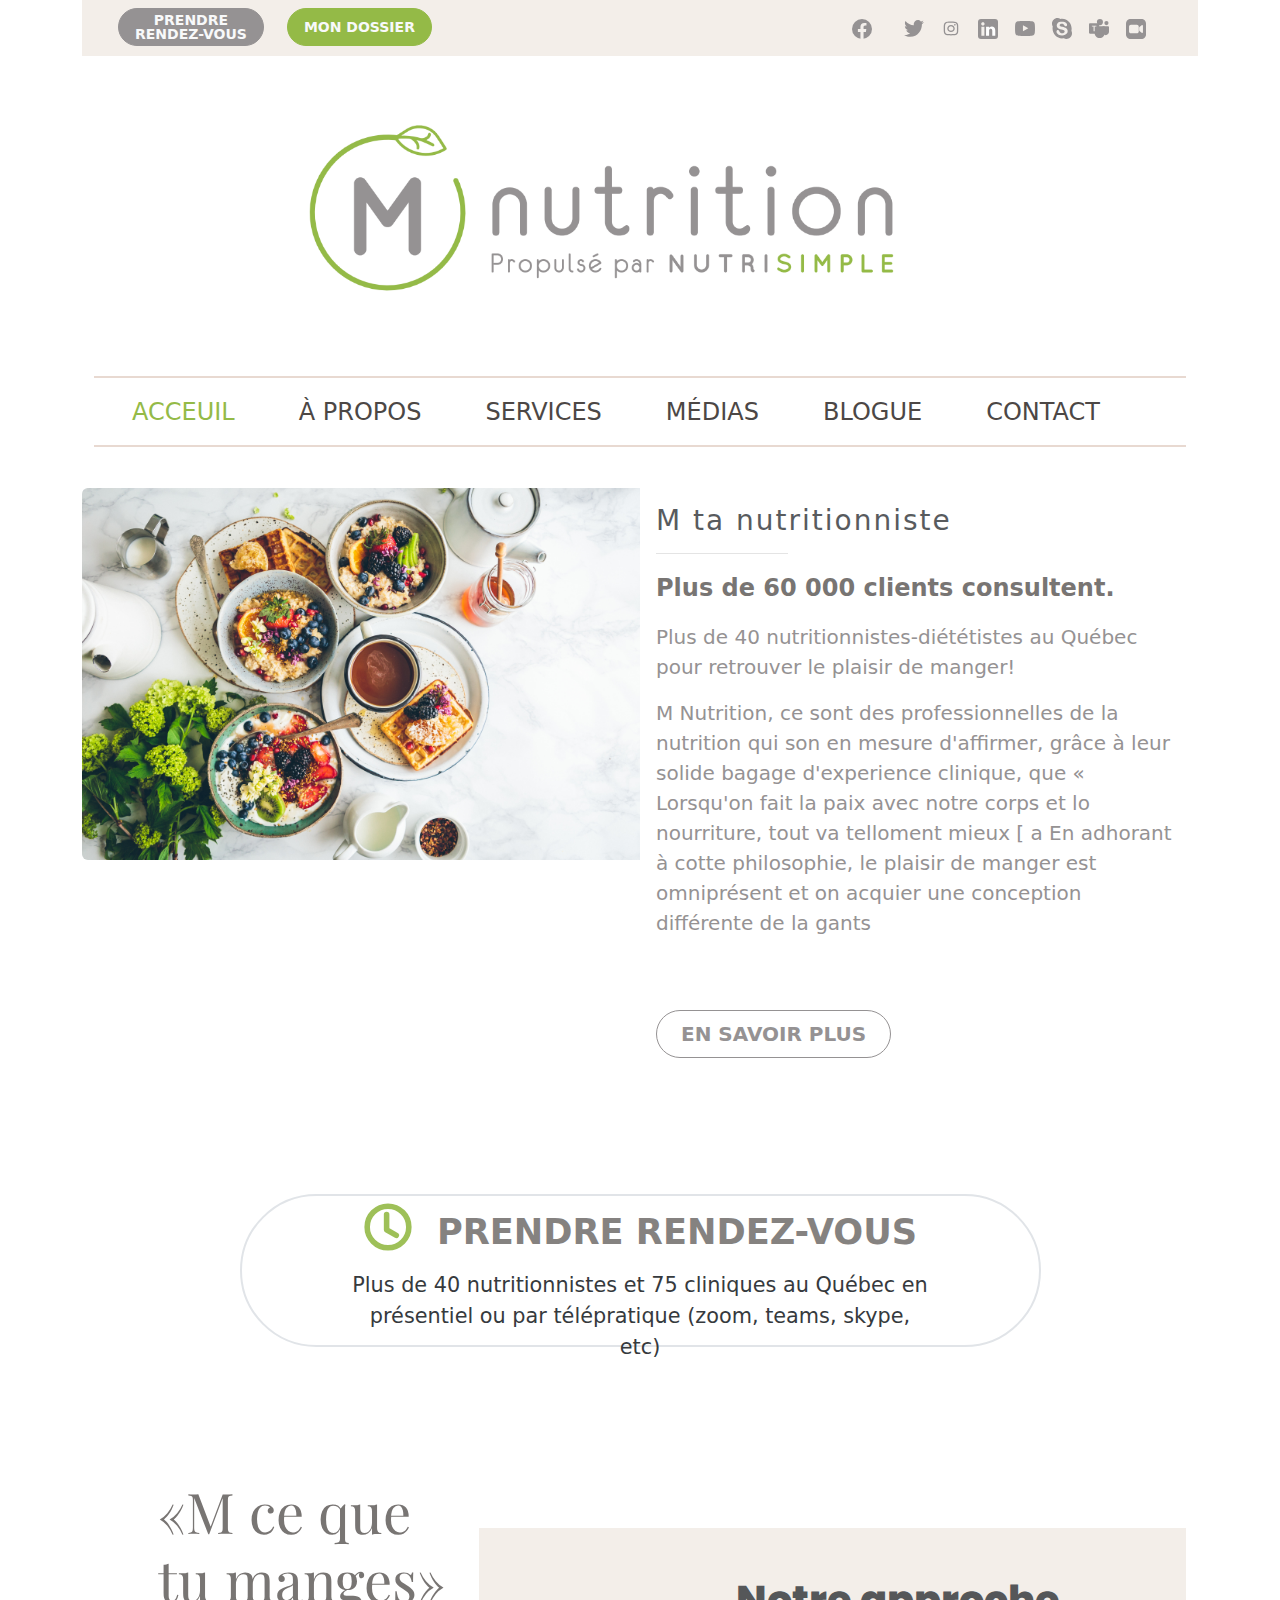
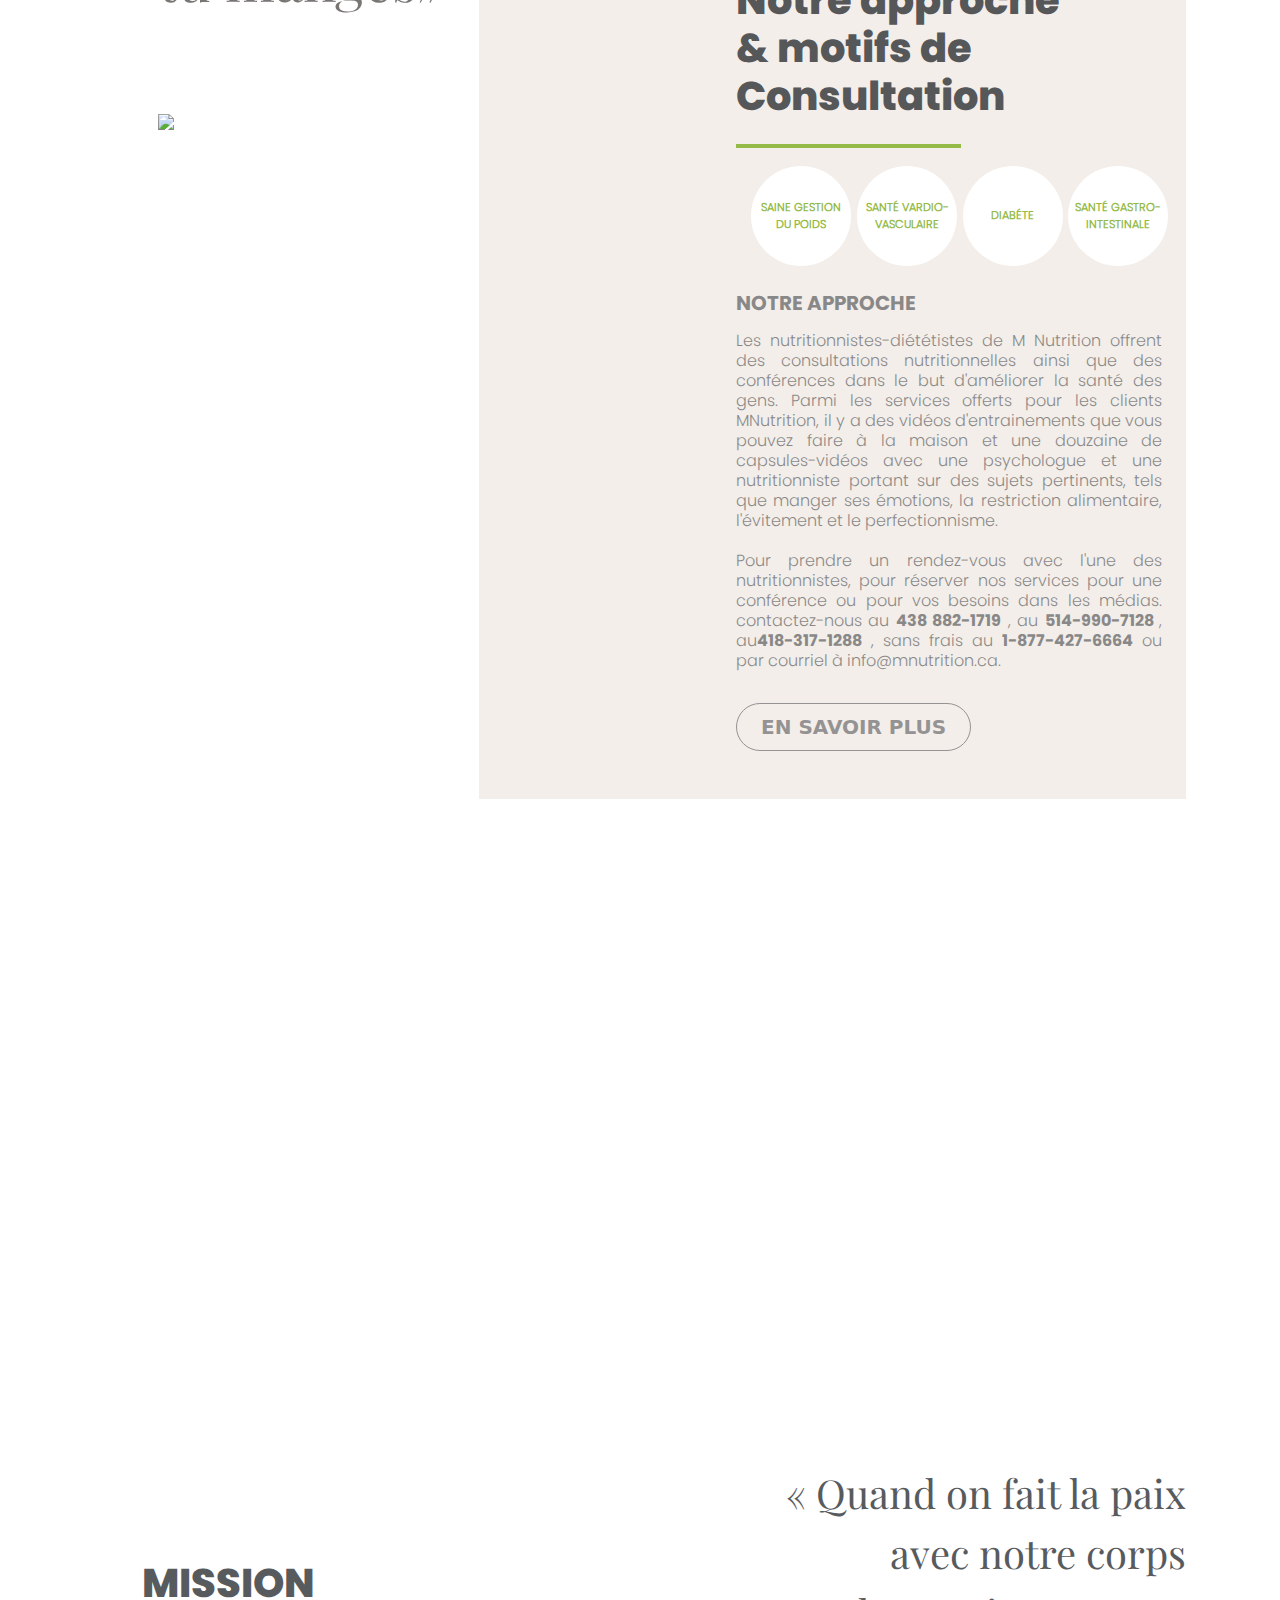
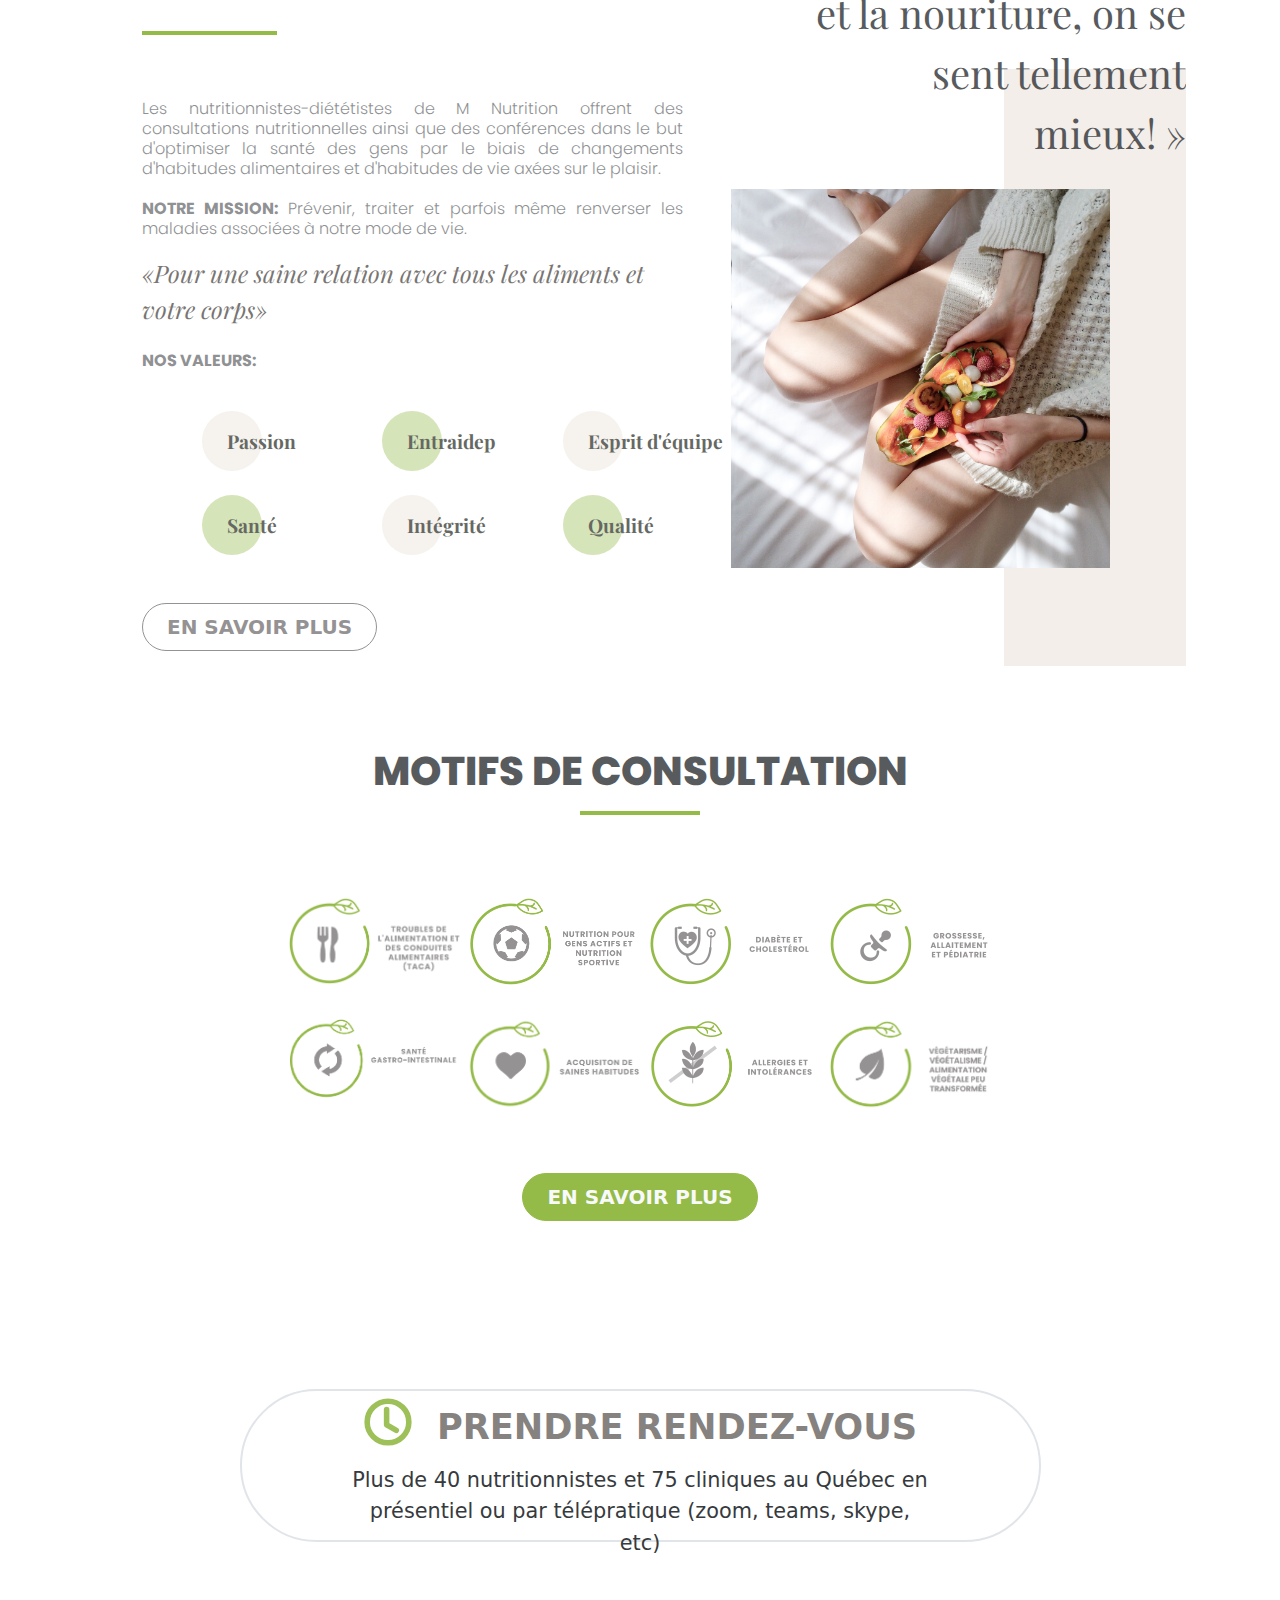
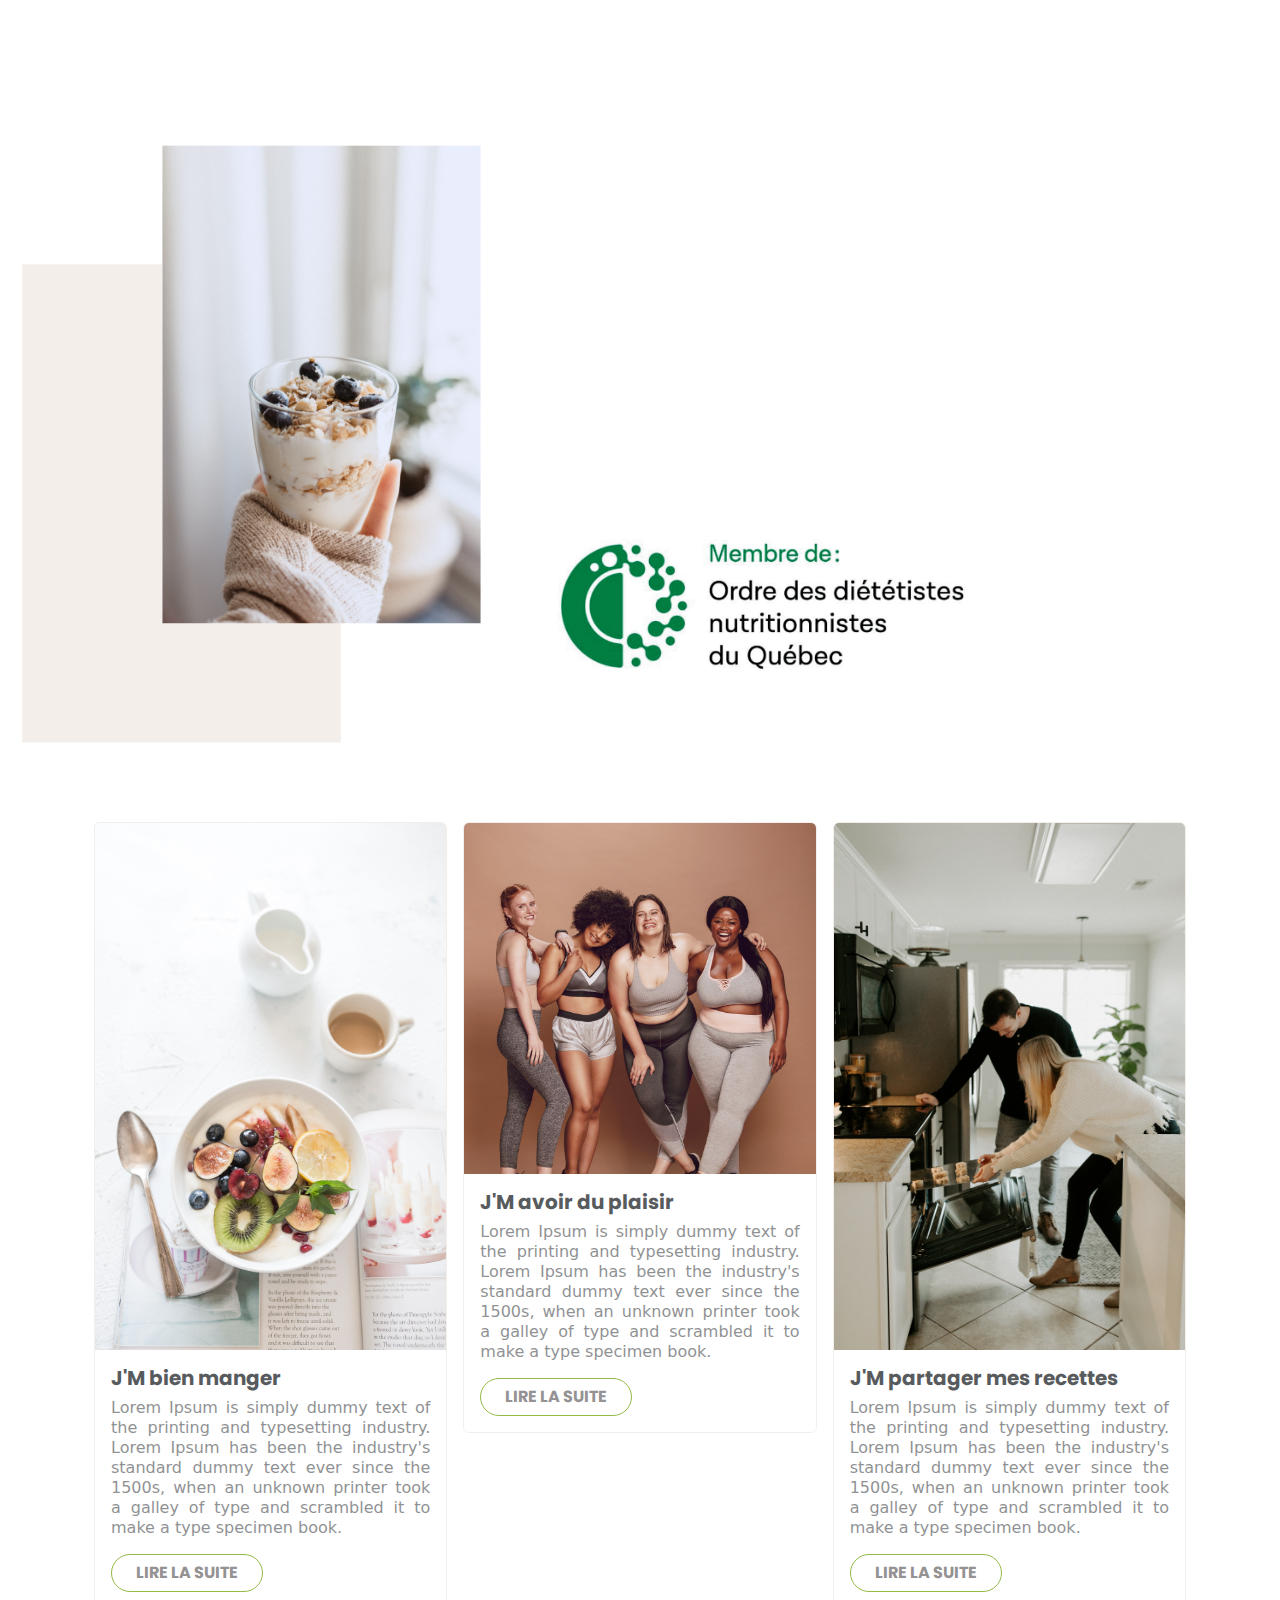
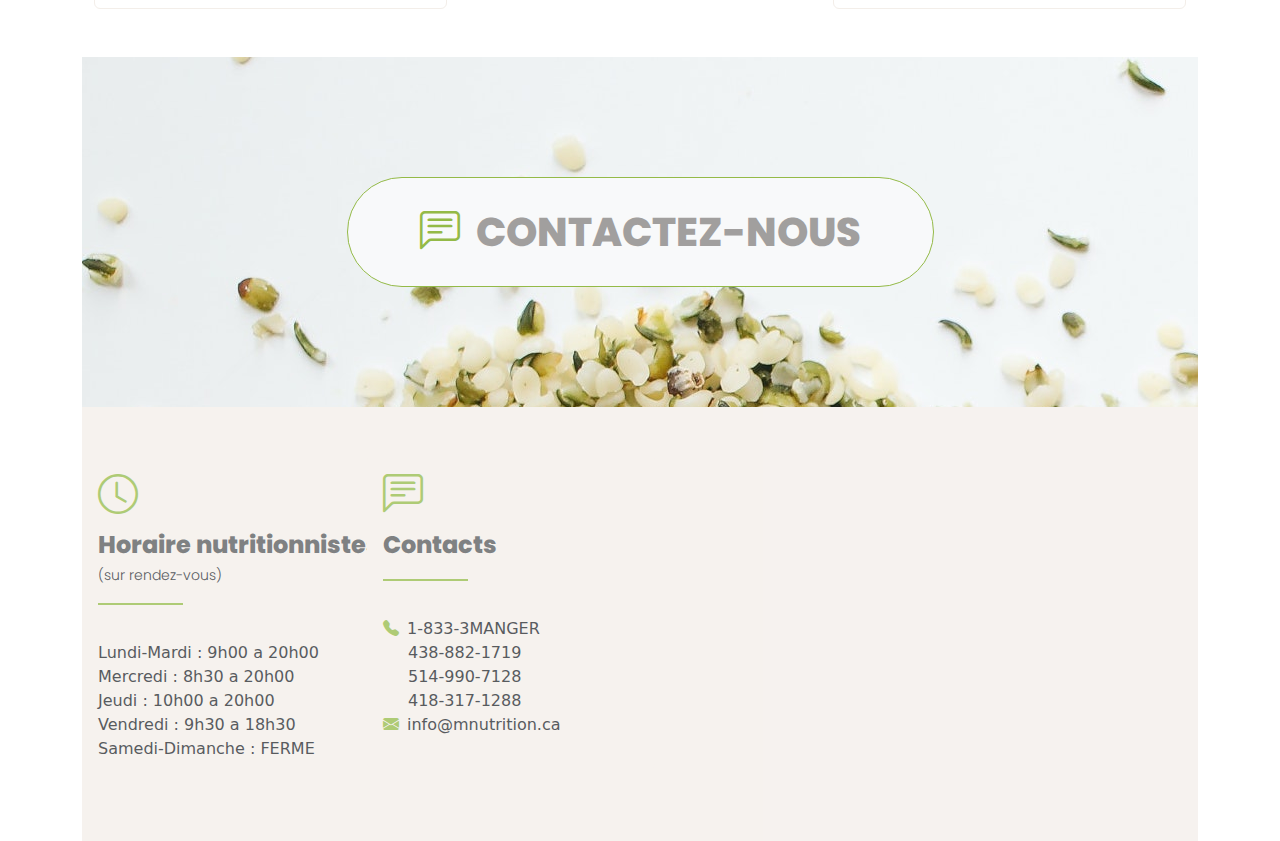
==== commit 36d269d4: "footer left section done" ====
--- a/index.html
+++ b/index.html
@@ -764,18 +764,94 @@
       </section>
       <!-- section contactez nous -->
       <section id="prendreRDV" class="contact-us d-flex justify-content-center mt-5">
-        <div class="d-flex align-items-center">
-          <button
-            type="button"
-            class="btn btn-m-primary rounded-pill fs-1 p-4 bg-light"
-          >
-            <span class="mx-0 mx-md-5">
-              <i class="bi bi-chat-left-text text-m-primary"></i
-              ><span class="text-m-text-color opacity-50 text-uppercase ms-3"
-                >contactez-nous</span
-              >
-            </span>
-          </button>
+          <div class="d-flex align-items-center">
+            <button
+              type="button"
+              class="btn btn-m-primary rounded-pill fs-1 p-4 bg-light"
+            >
+              <span class="mx-0 mx-md-5">
+                <i class="bi bi-chat-left-text text-m-primary"></i
+                ><span class="text-m-text-color opacity-50 text-uppercase ms-3"
+                  >contactez-nous</span
+                >
+              </span>
+            </button>
+          </div>
+      </section>
+      <!-- footer -->
+      <section id="footer">
+        <div>
+          <footer class="py-5 bg-m-secondary opacity-75">
+            <div class="row">
+              <div class="col-12 col-md-6 col-lg-3">
+                <div class="card border-0 bg-m-secondary" style="width: 18rem">
+                  <div class="card-body">
+                    <h5 class="card-title">
+                      <i class="bi bi-clock fs-1 text-m-primary"></i>
+                    </h5>
+                    <span
+                      class="card-subtitle mb-2 text-muted fs-4 text-nowrap"
+                      style="font-family: Poppins-ExtraBold"
+                    >
+                      Horaire nutritionnistes </span
+                    ><br />
+                    <small style="font-family: Poppins-Light"
+                      >(sur rendez-vous)</small
+                    >
+                    <div class="d-flex flex-row">
+                      <hr class="line-separator col-4" style="height: 2px" />
+                      <hr class="col-8 border-0" />
+                    </div>
+                    <div class="card-text">
+                      <ul class="schedule-footer">
+                        <li>Lundi-Mardi : 9h00 a 20h00</li>
+                        <li>Mercredi : 8h30 a 20h00</li>
+                        <li>Jeudi : 10h00 a 20h00</li>
+                        <li>Vendredi : 9h30 a 18h30</li>
+                        <li>Samedi-Dimanche : FERME</li>
+                      </ul>
+                    </div>
+                  </div>
+                </div>
+              </div>
+              <div class="col-12 col-md-6 col-lg-3">
+                <div class="card border-0 bg-m-secondary" style="width: 18rem">
+                  <div class="card-body">
+                    <h5 class="card-title">
+                      <i class="bi bi-chat-left-text fs-1 text-m-primary"></i>
+                    </h5>
+                    <span
+                      class="card-subtitle mb-2 text-muted fs-4 text-nowrap"
+                      style="font-family: Poppins-ExtraBold"
+                      >Contacts</span
+                    ><br />
+                    <div class="d-flex flex-row">
+                      <hr class="line-separator col-4" style="height: 2px" />
+                      <hr class="col-8 border-0" />
+                    </div>
+                    <div class="card-text">
+                      <ul class="schedule-footer">
+                        <li>
+                          <i class="bi bi-telephone-fill text-m-primary me-2"></i
+                          >1-833-3MANGER
+                        </li>
+                        <li class="padding-bullets">438-882-1719</li>
+                        <li class="padding-bullets">514-990-7128</li>
+                        <li class="padding-bullets">418-317-1288</li>
+                        <li>
+                          <i class="bi bi-envelope-fill text-m-primary me-2"></i
+                          >info@mnutrition.ca
+                        </li>
+                      </ul>
+                    </div>
+                  </div>
+                </div>
+              </div>
+              <div class="col-12 col-md-6">
+                
+              </div>
+            </div>
+          </footer>
         </div>
       </section>
     </div>
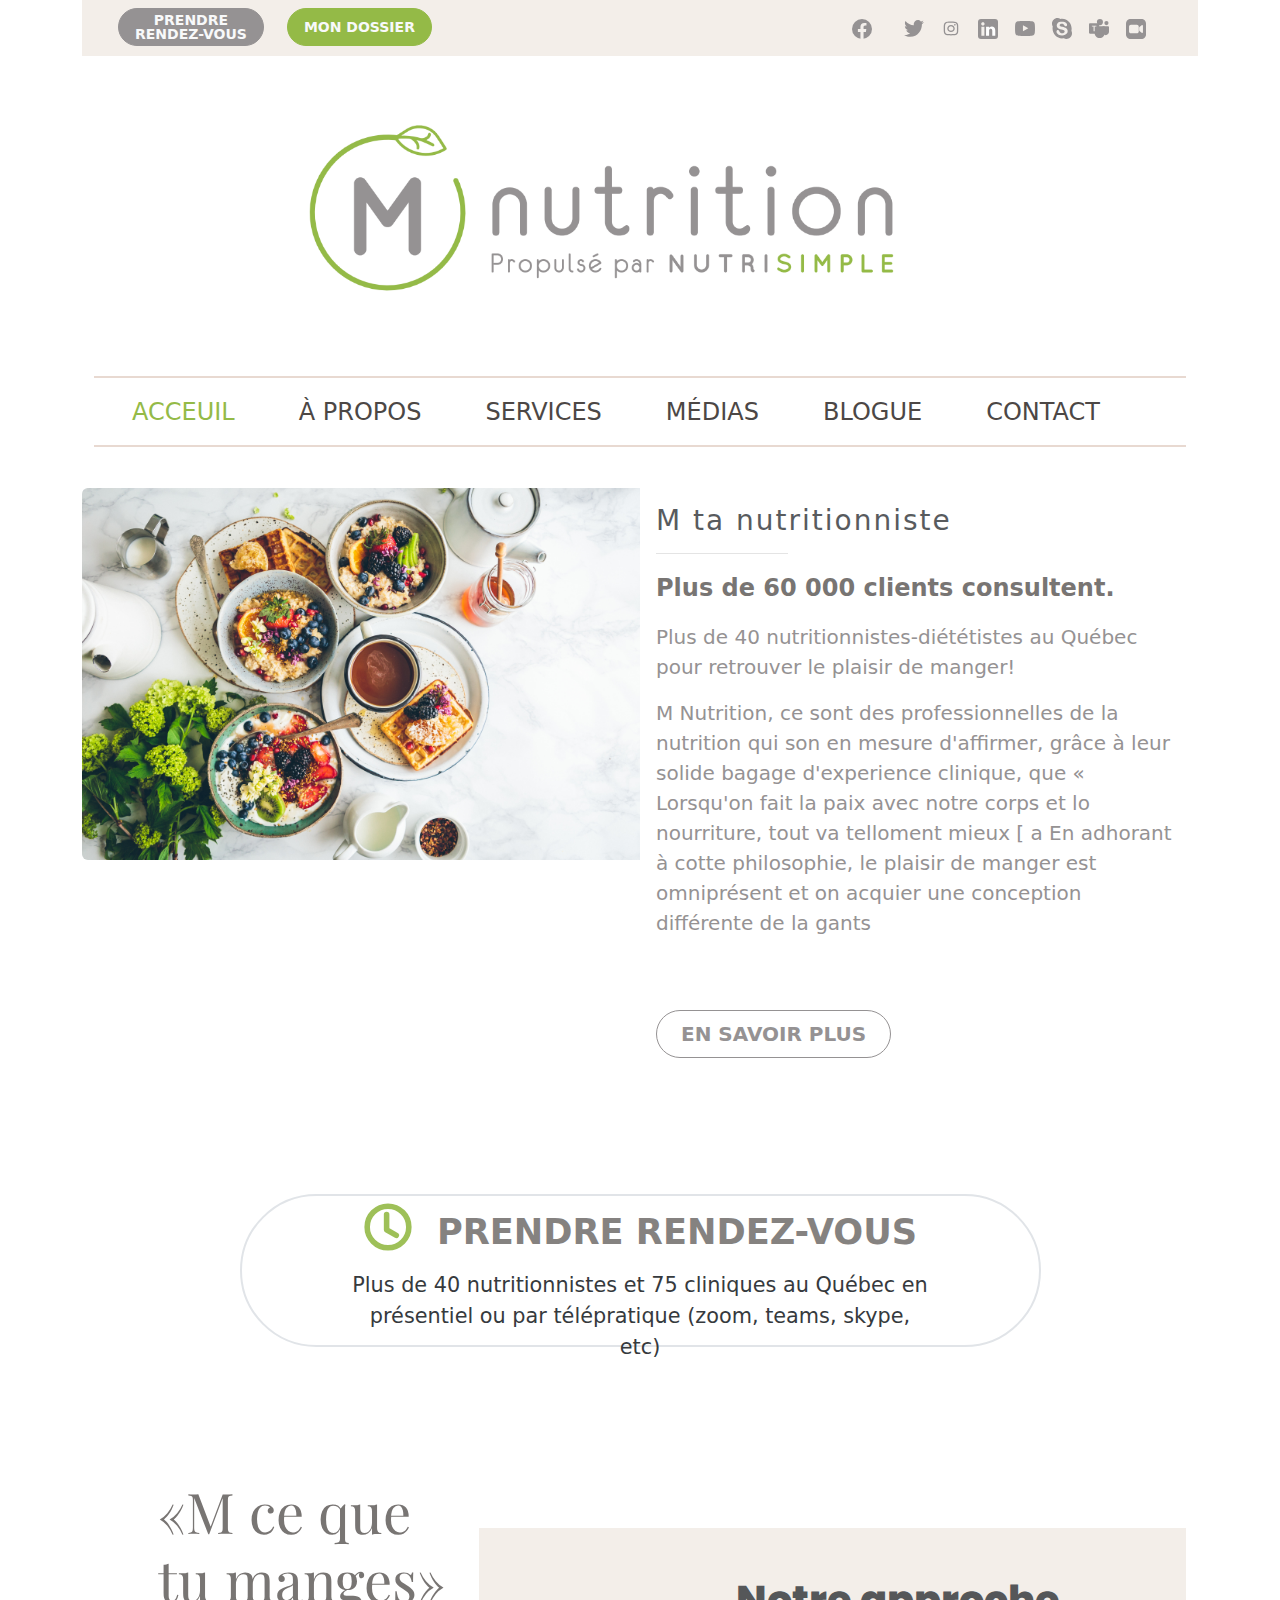
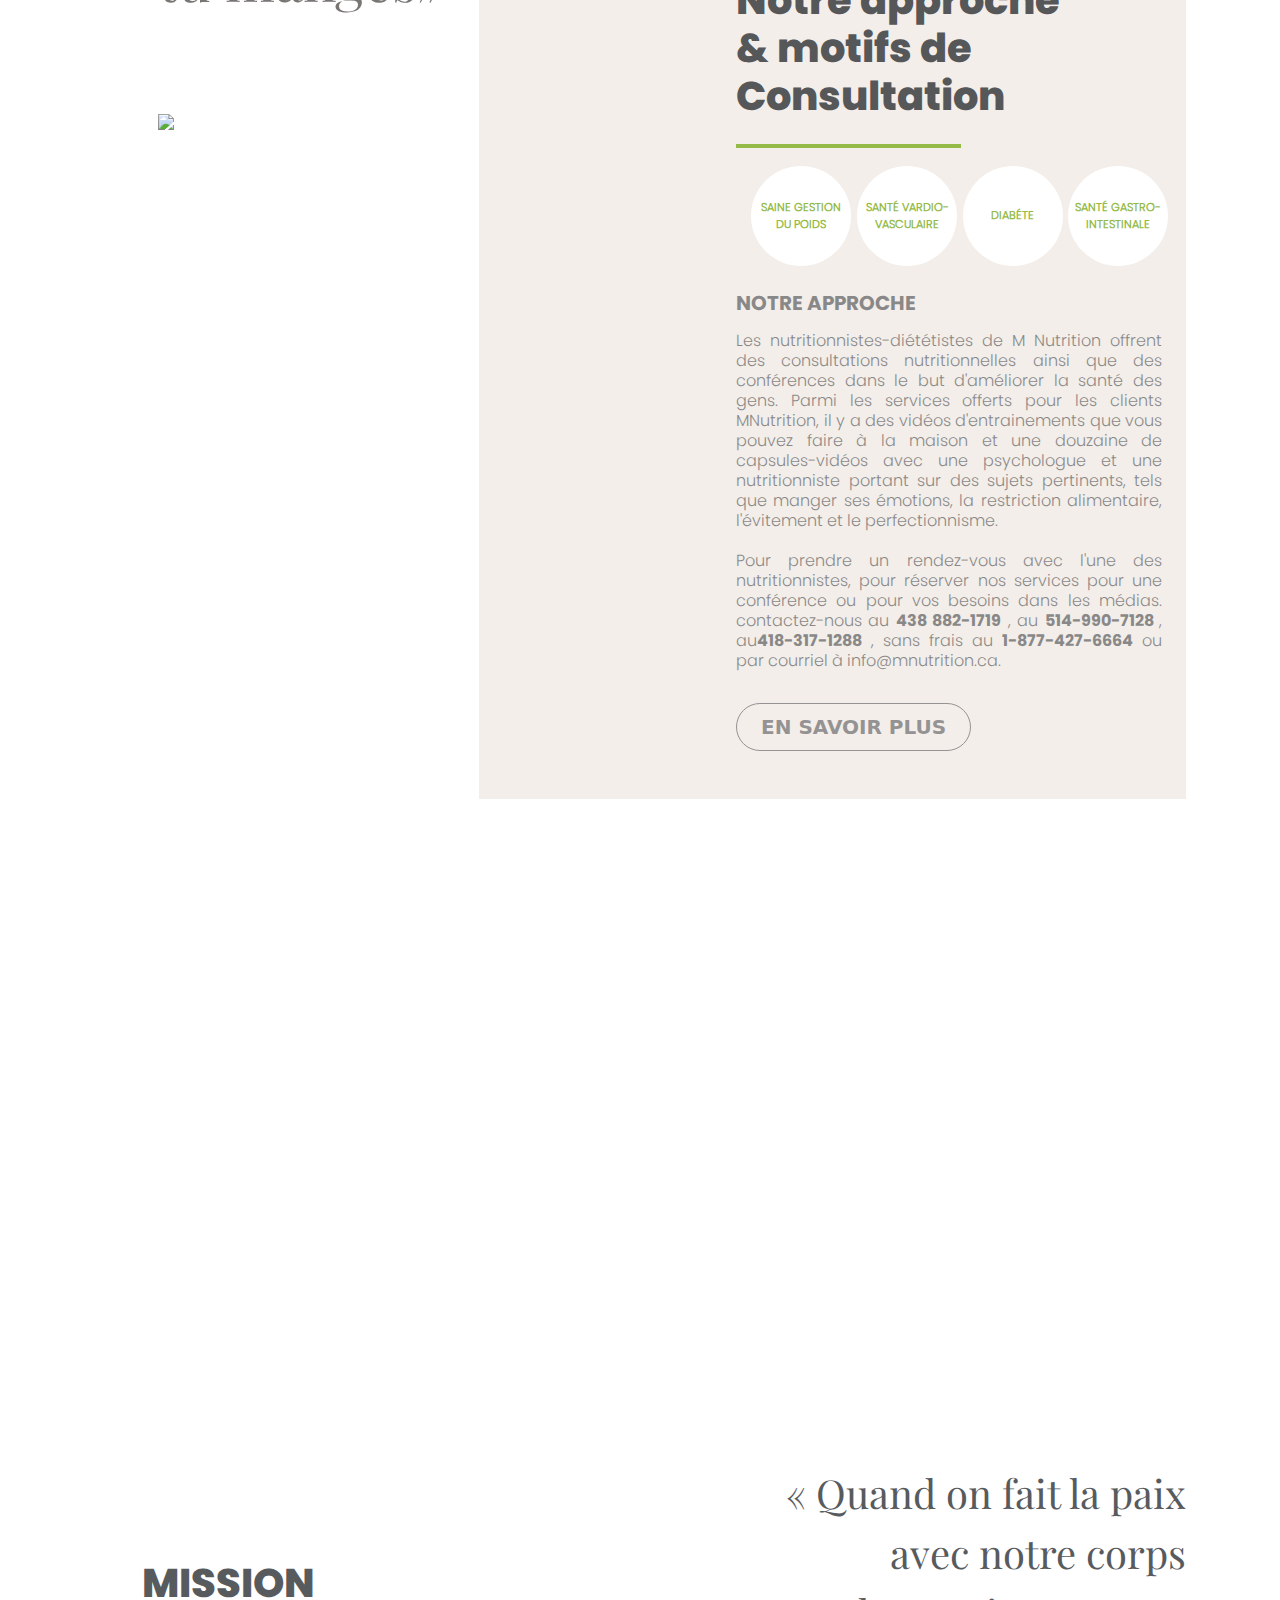
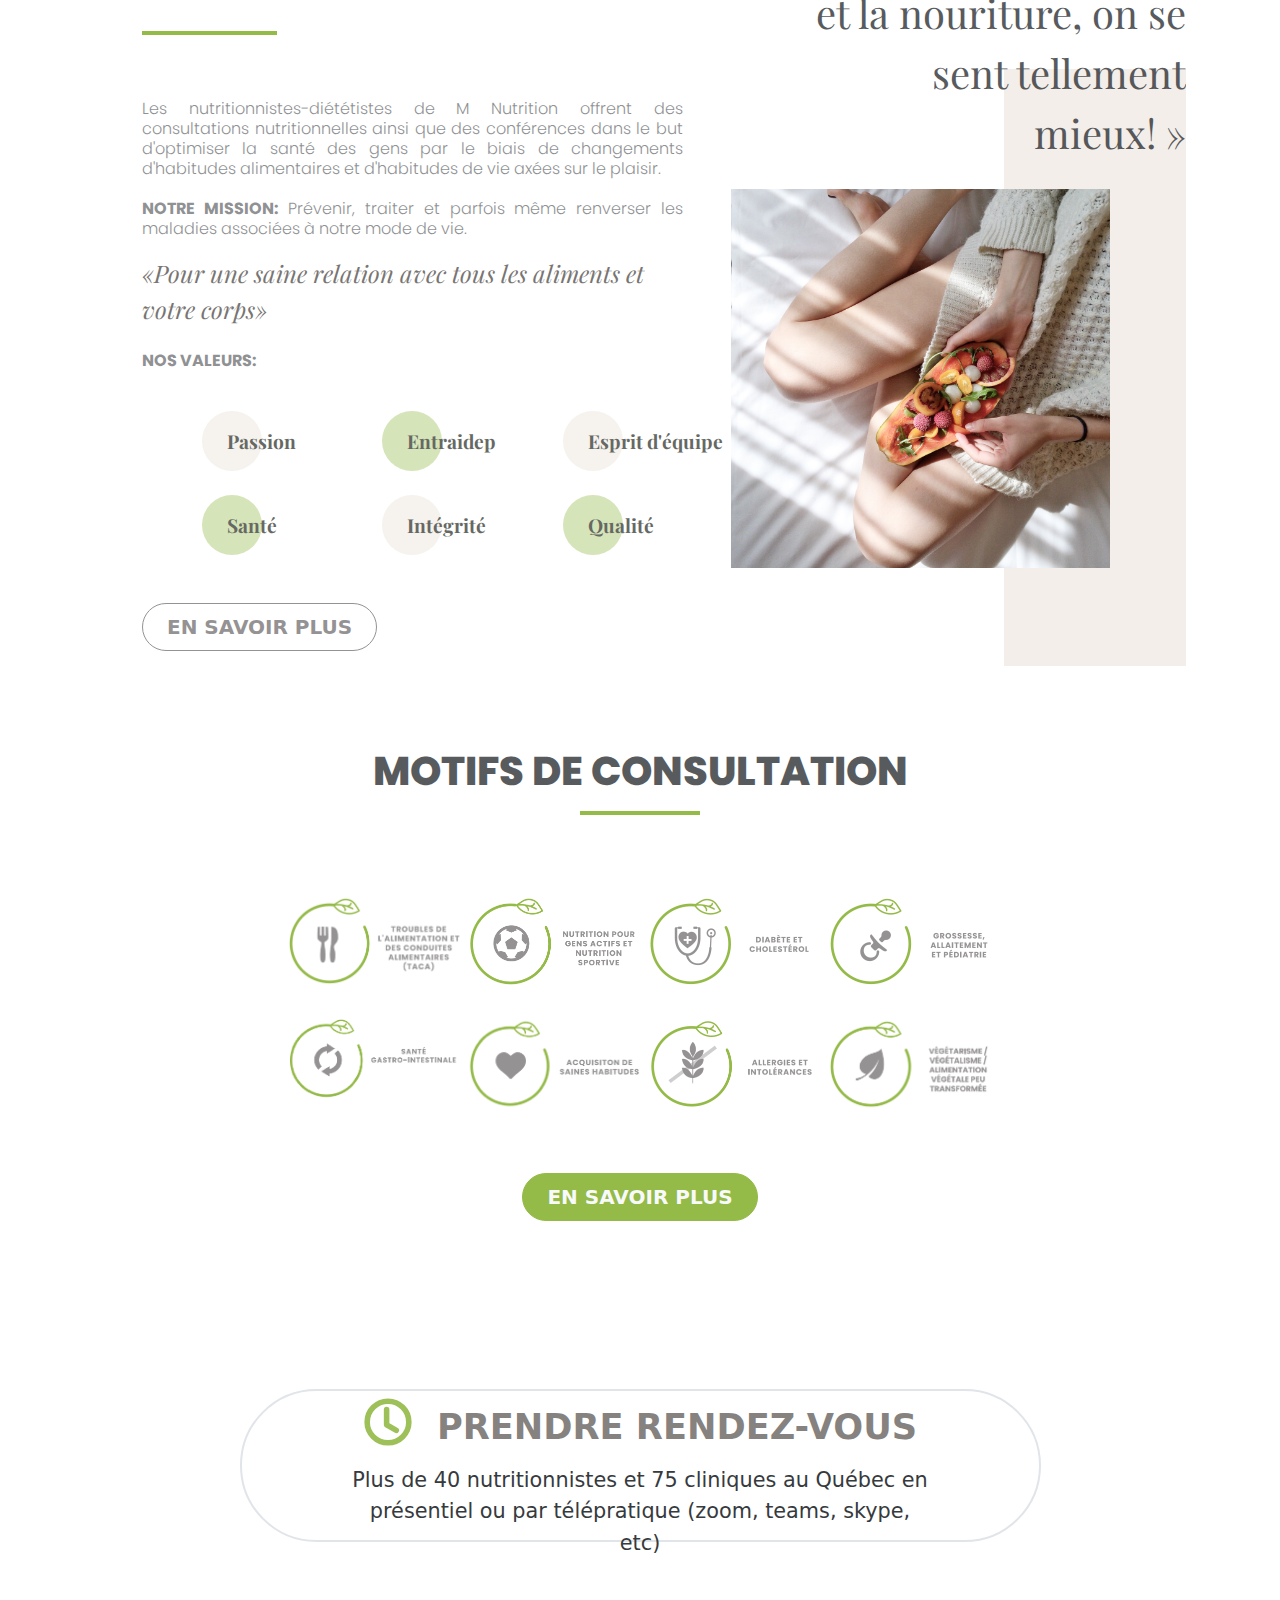
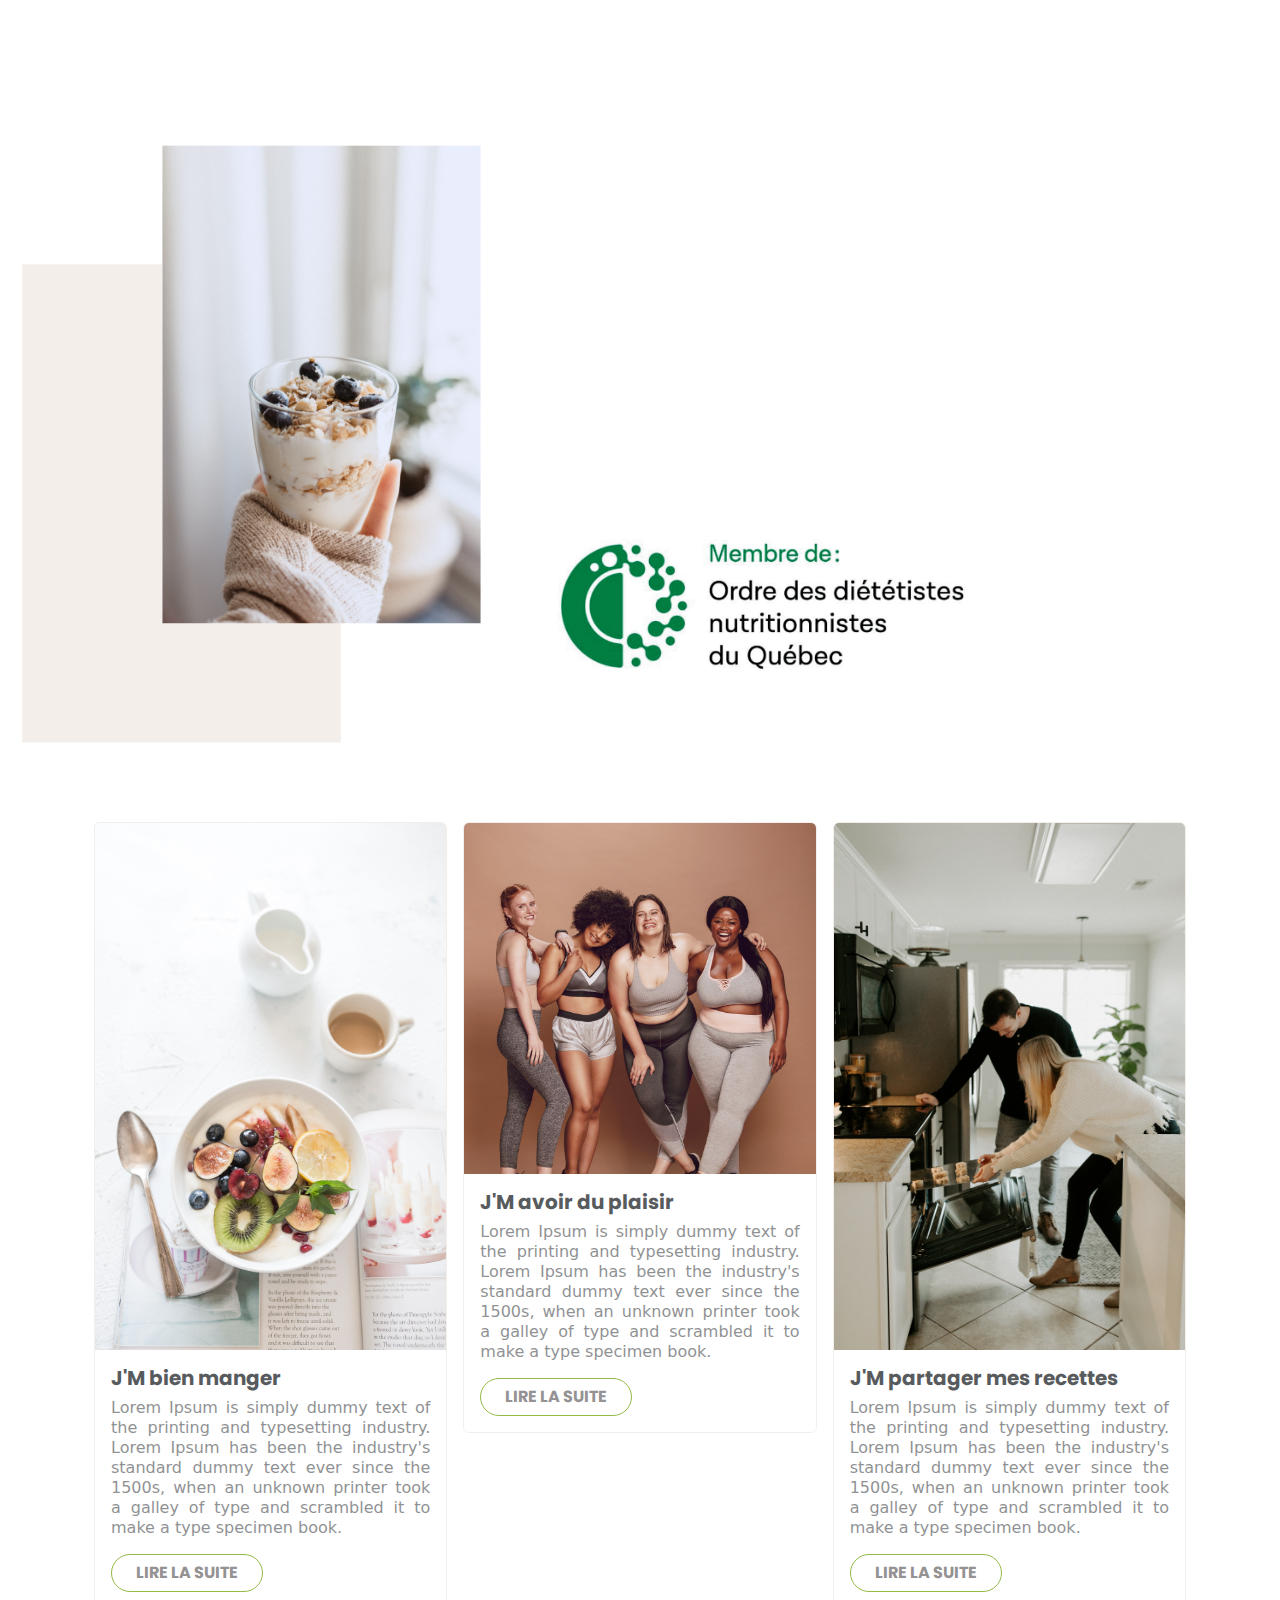
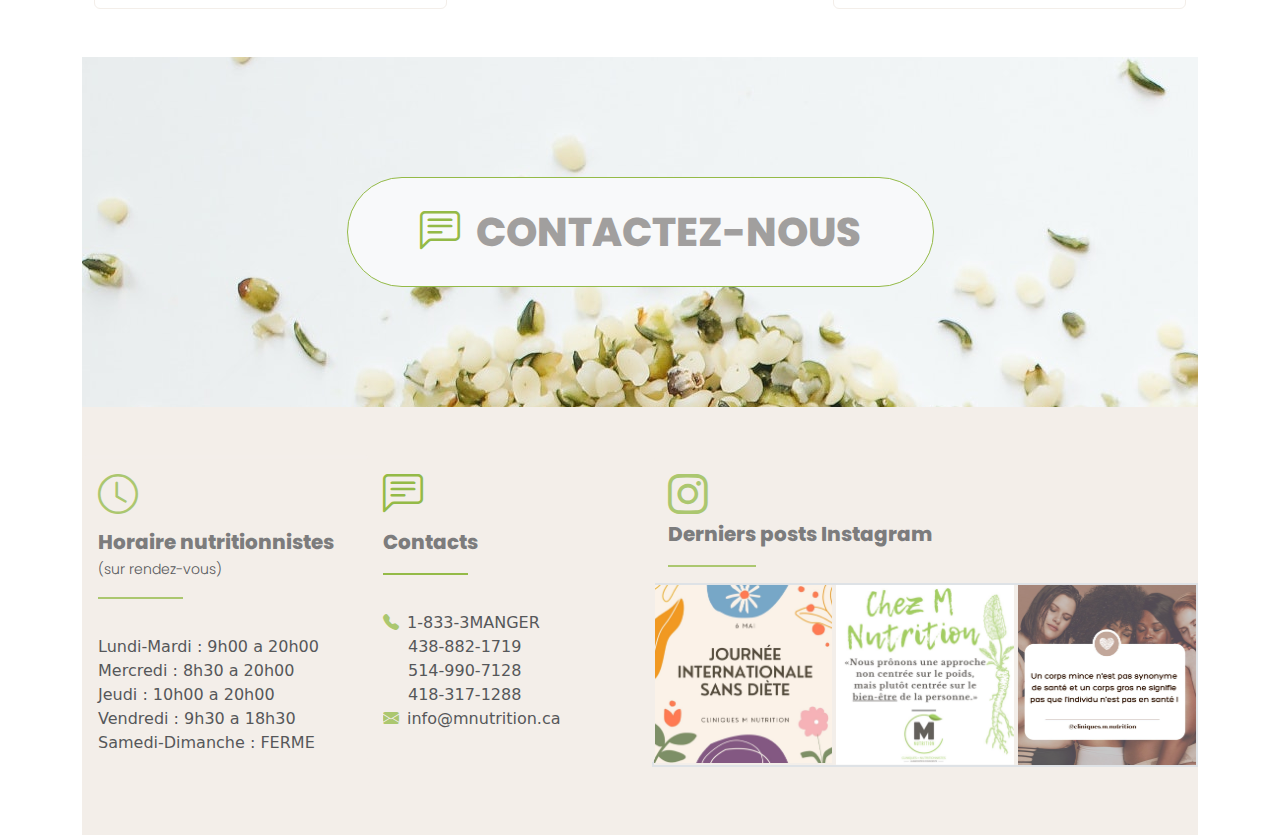
==== commit 22b35792: "Footer right side" ====
--- a/index.html
+++ b/index.html
@@ -781,16 +781,16 @@
       <!-- footer -->
       <section id="footer">
         <div>
-          <footer class="py-5 bg-m-secondary opacity-75">
+          <footer class="py-5 bg-m-secondary ">
             <div class="row">
-              <div class="col-12 col-md-6 col-lg-3">
+              <div class="col-12 col-md-6 col-lg-3 opacity-75">
                 <div class="card border-0 bg-m-secondary" style="width: 18rem">
                   <div class="card-body">
                     <h5 class="card-title">
                       <i class="bi bi-clock fs-1 text-m-primary"></i>
                     </h5>
                     <span
-                      class="card-subtitle mb-2 text-muted fs-4 text-nowrap"
+                      class="card-subtitle mb-2 text-muted fs-5 text-nowrap"
                       style="font-family: Poppins-ExtraBold"
                     >
                       Horaire nutritionnistes </span
@@ -821,7 +821,7 @@
                       <i class="bi bi-chat-left-text fs-1 text-m-primary"></i>
                     </h5>
                     <span
-                      class="card-subtitle mb-2 text-muted fs-4 text-nowrap"
+                      class="card-subtitle mb-2 text-muted fs-5 text-nowrap opacity-75"
                       style="font-family: Poppins-ExtraBold"
                       >Contacts</span
                     ><br />
@@ -831,14 +831,14 @@
                     </div>
                     <div class="card-text">
                       <ul class="schedule-footer">
-                        <li>
+                        <li class="opacity-75">
                           <i class="bi bi-telephone-fill text-m-primary me-2"></i
                           >1-833-3MANGER
                         </li>
-                        <li class="padding-bullets">438-882-1719</li>
-                        <li class="padding-bullets">514-990-7128</li>
-                        <li class="padding-bullets">418-317-1288</li>
-                        <li>
+                        <li class="padding-bullets opacity-75">438-882-1719</li>
+                        <li class="padding-bullets opacity-75">514-990-7128</li>
+                        <li class="padding-bullets opacity-75">418-317-1288</li>
+                        <li class=" opacity-75">
                           <i class="bi bi-envelope-fill text-m-primary me-2"></i
                           >info@mnutrition.ca
                         </li>
@@ -847,8 +847,38 @@
                   </div>
                 </div>
               </div>
-              <div class="col-12 col-md-6">
-                
+              <div class="col-12 col-lg-6">
+                <div class="col opacity-75 ps-3" style="margin-top: 1rem;">
+                  <h5 class="card-title">
+                    <i class="bi bi-instagram fs-1 text-m-primary"></i>
+                  </h5>
+                  <span
+                    class="card-subtitle mb-2 text-muted fs-5 text-nowrap"
+                    style="font-family: Poppins-ExtraBold"
+                    >Derniers posts Instagram</span
+                  ><br />
+                  <div class="d-flex flex-row">
+                    <hr class="line-separator col-2" style="height: 2px" />
+                    <hr class="col-8 border-0" />
+                  </div>
+                </div>
+                <div class="bg-transparent border border-2">
+                  <div class="row g-1">
+                    <div class="col-12 col-md-6 col-lg-4">
+                      <img
+                        src="./assets/img/journee.png"
+                        class="img-fluid"
+                        alt="..."
+                      />
+                    </div>
+                    <div class="col-12 col-md-6 col-lg-4">
+                      <img src="./assets/img/chezM.png" class="img-fluid" alt="..." />
+                    </div>
+                    <div class="col-12 col-lg-4 d-none d-lg-flex">
+                      <img src="./assets/img/group.png" class="img-fluid" alt="..." />
+                    </div>
+                  </div>
+                </div>
               </div>
             </div>
           </footer>
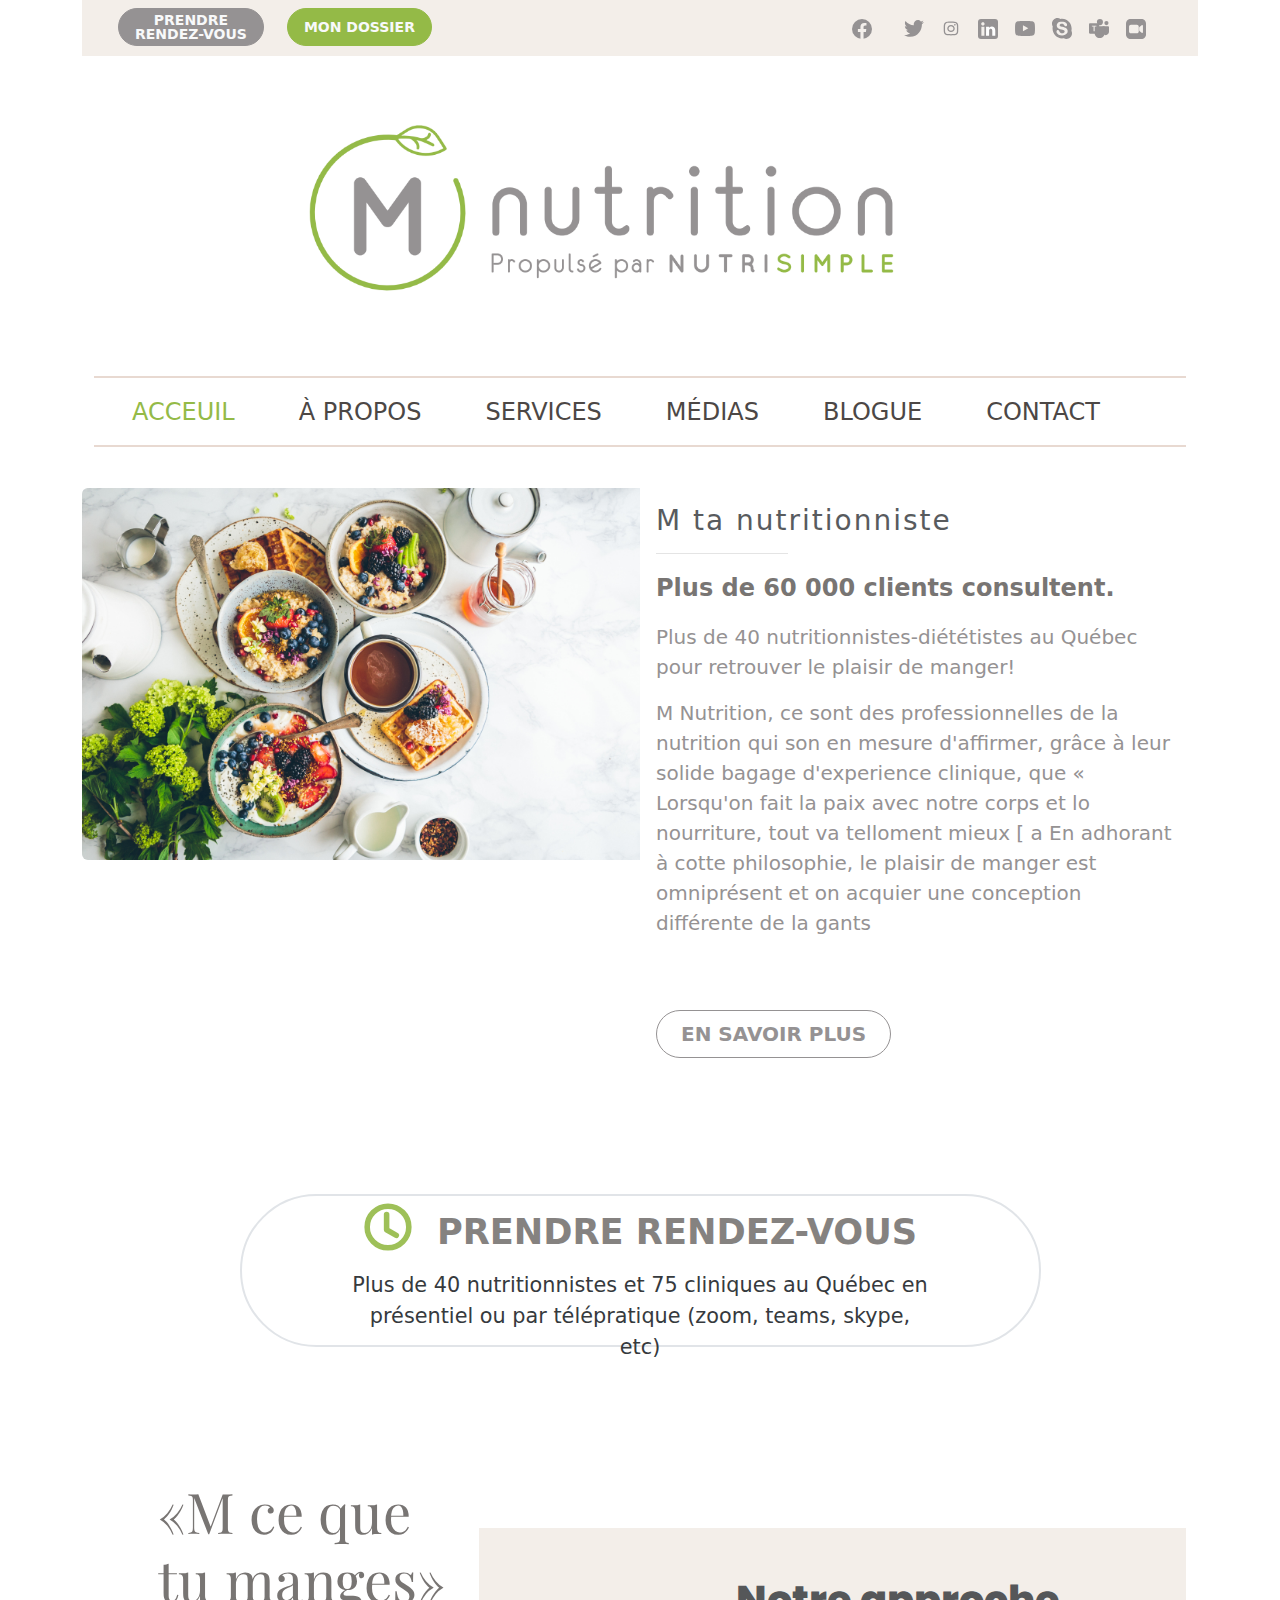
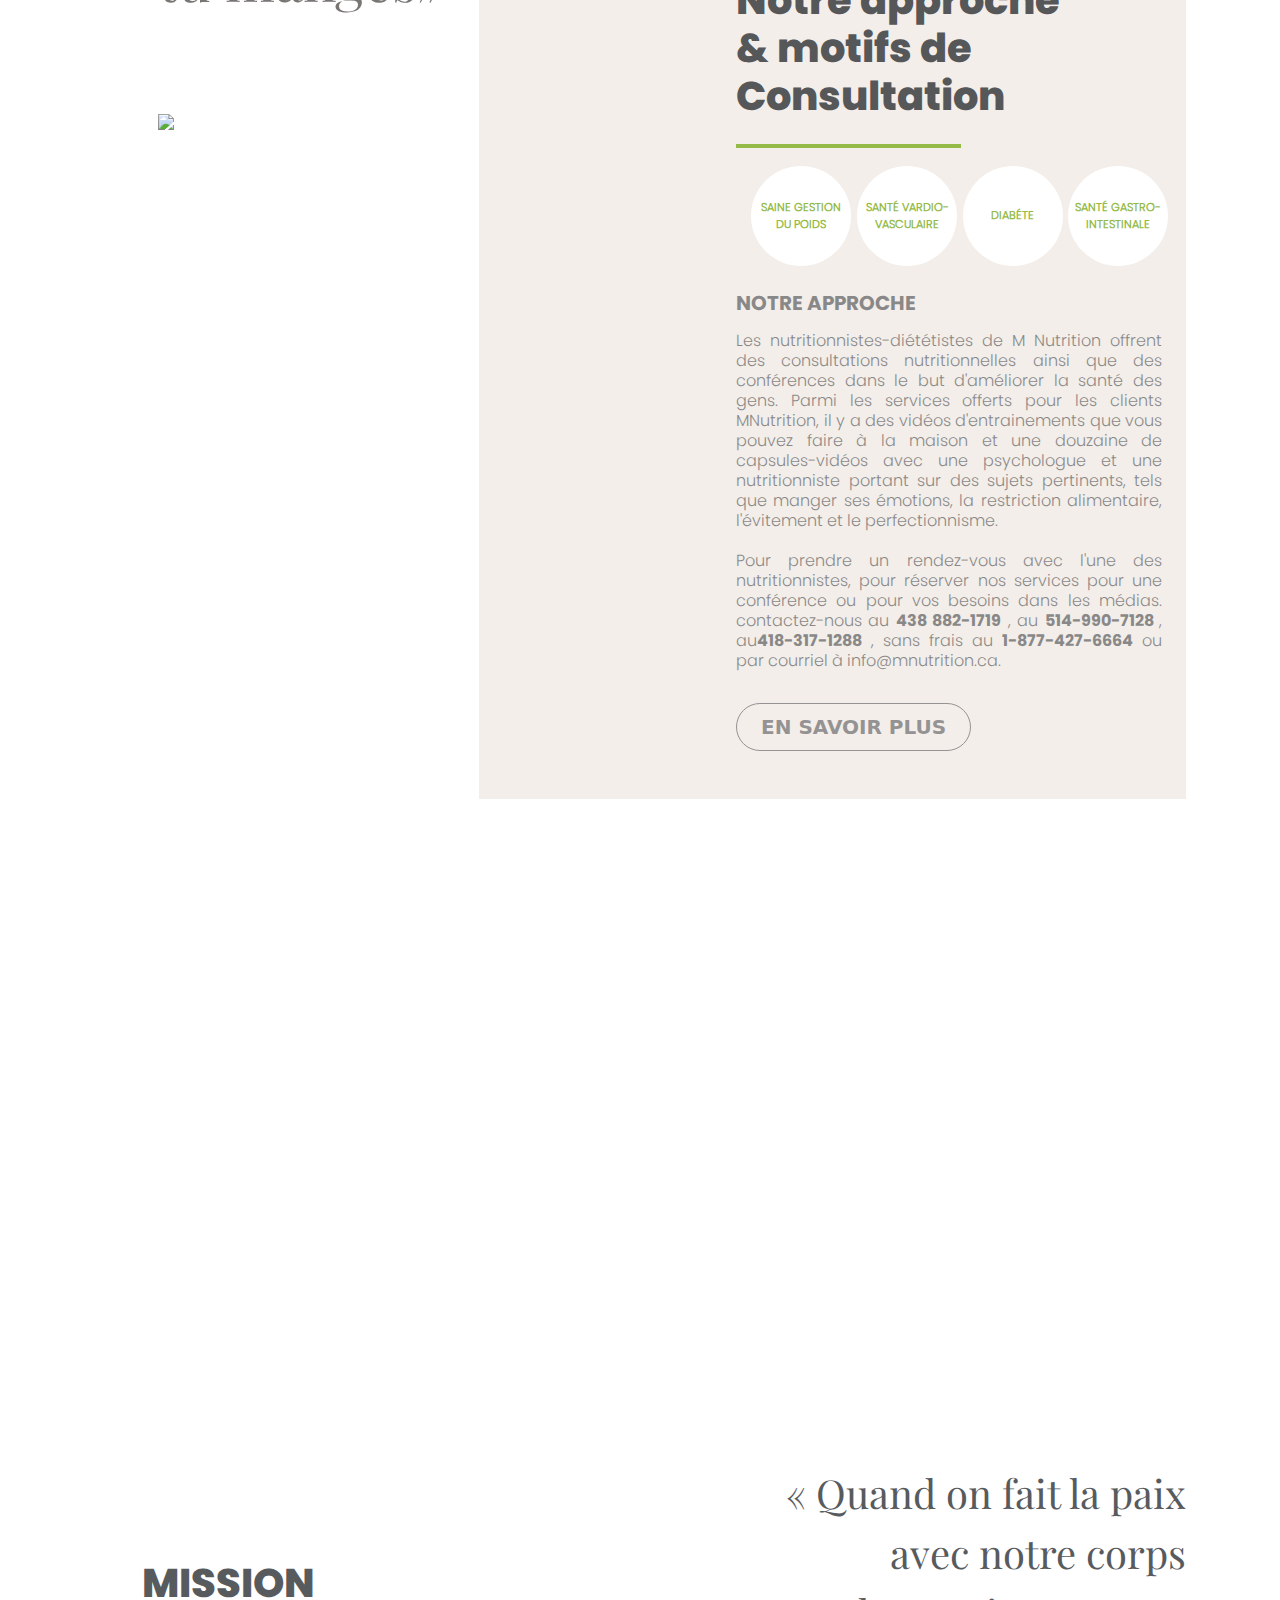
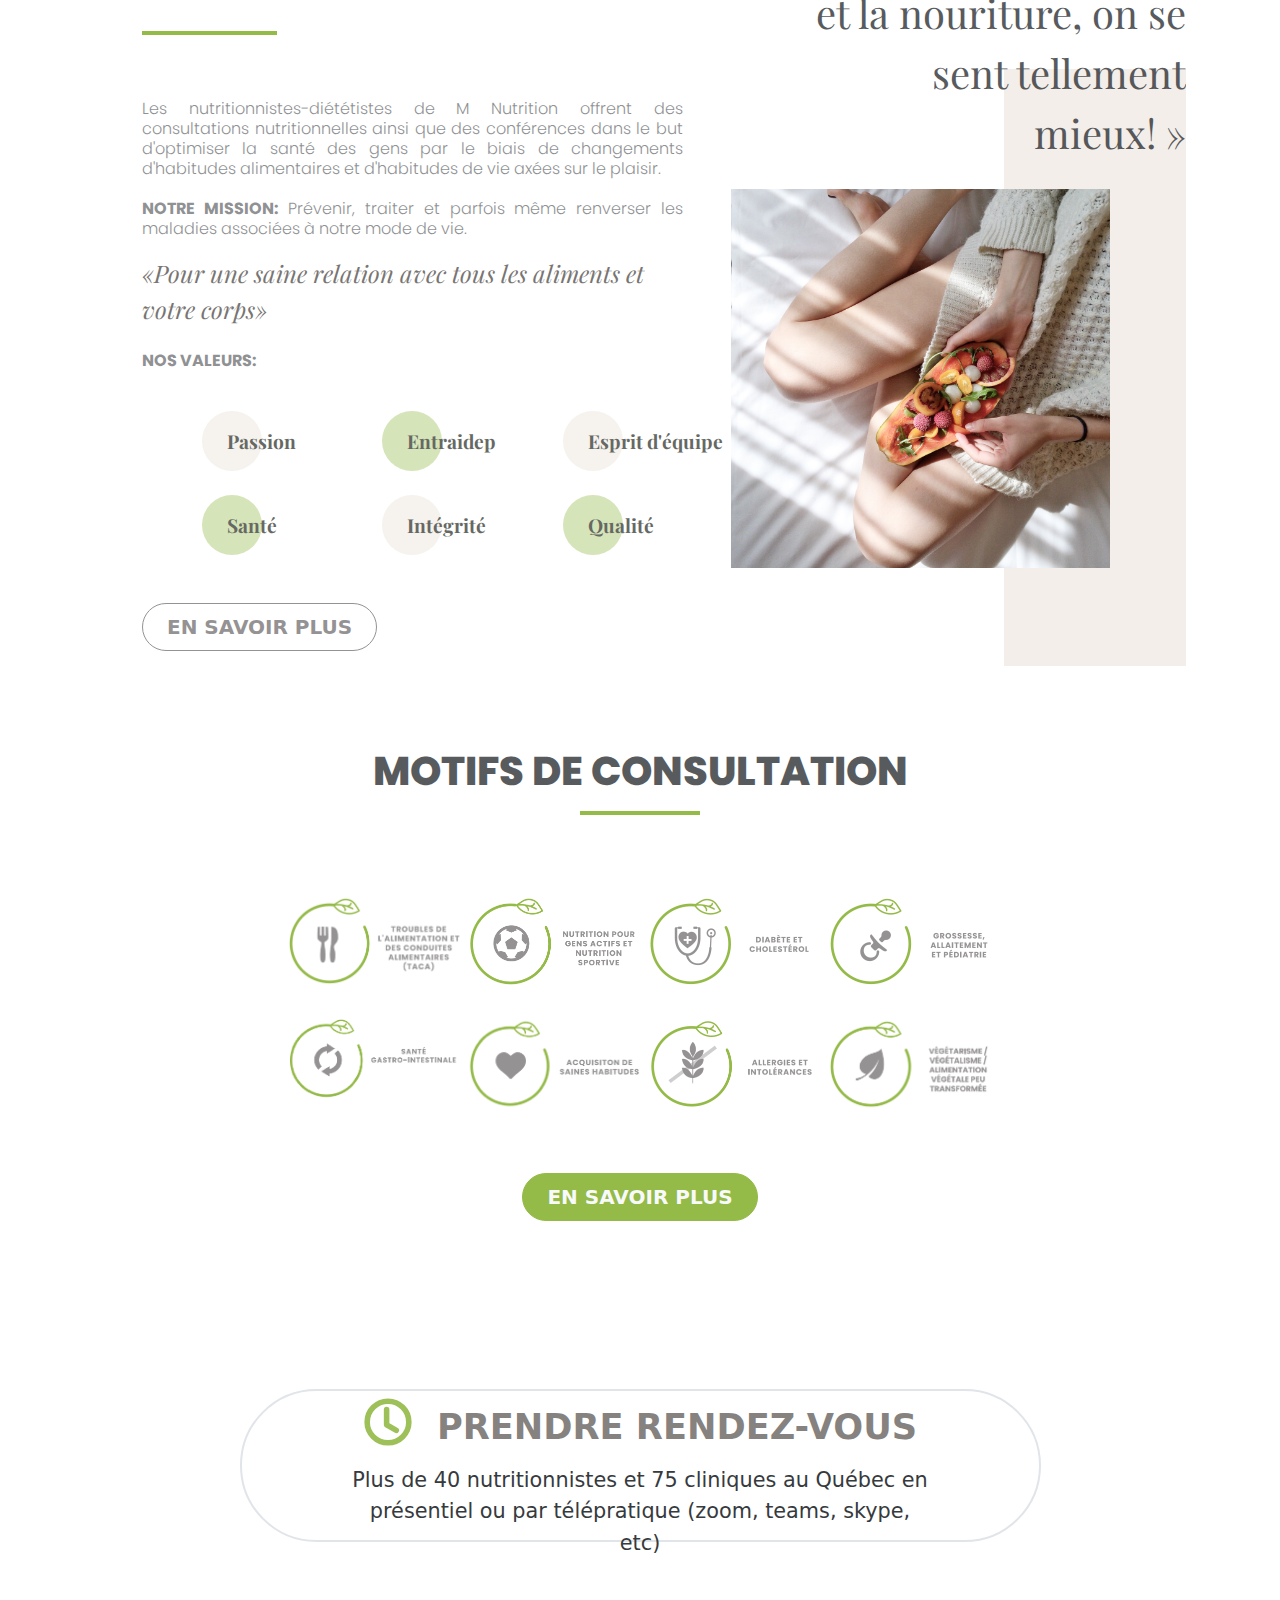
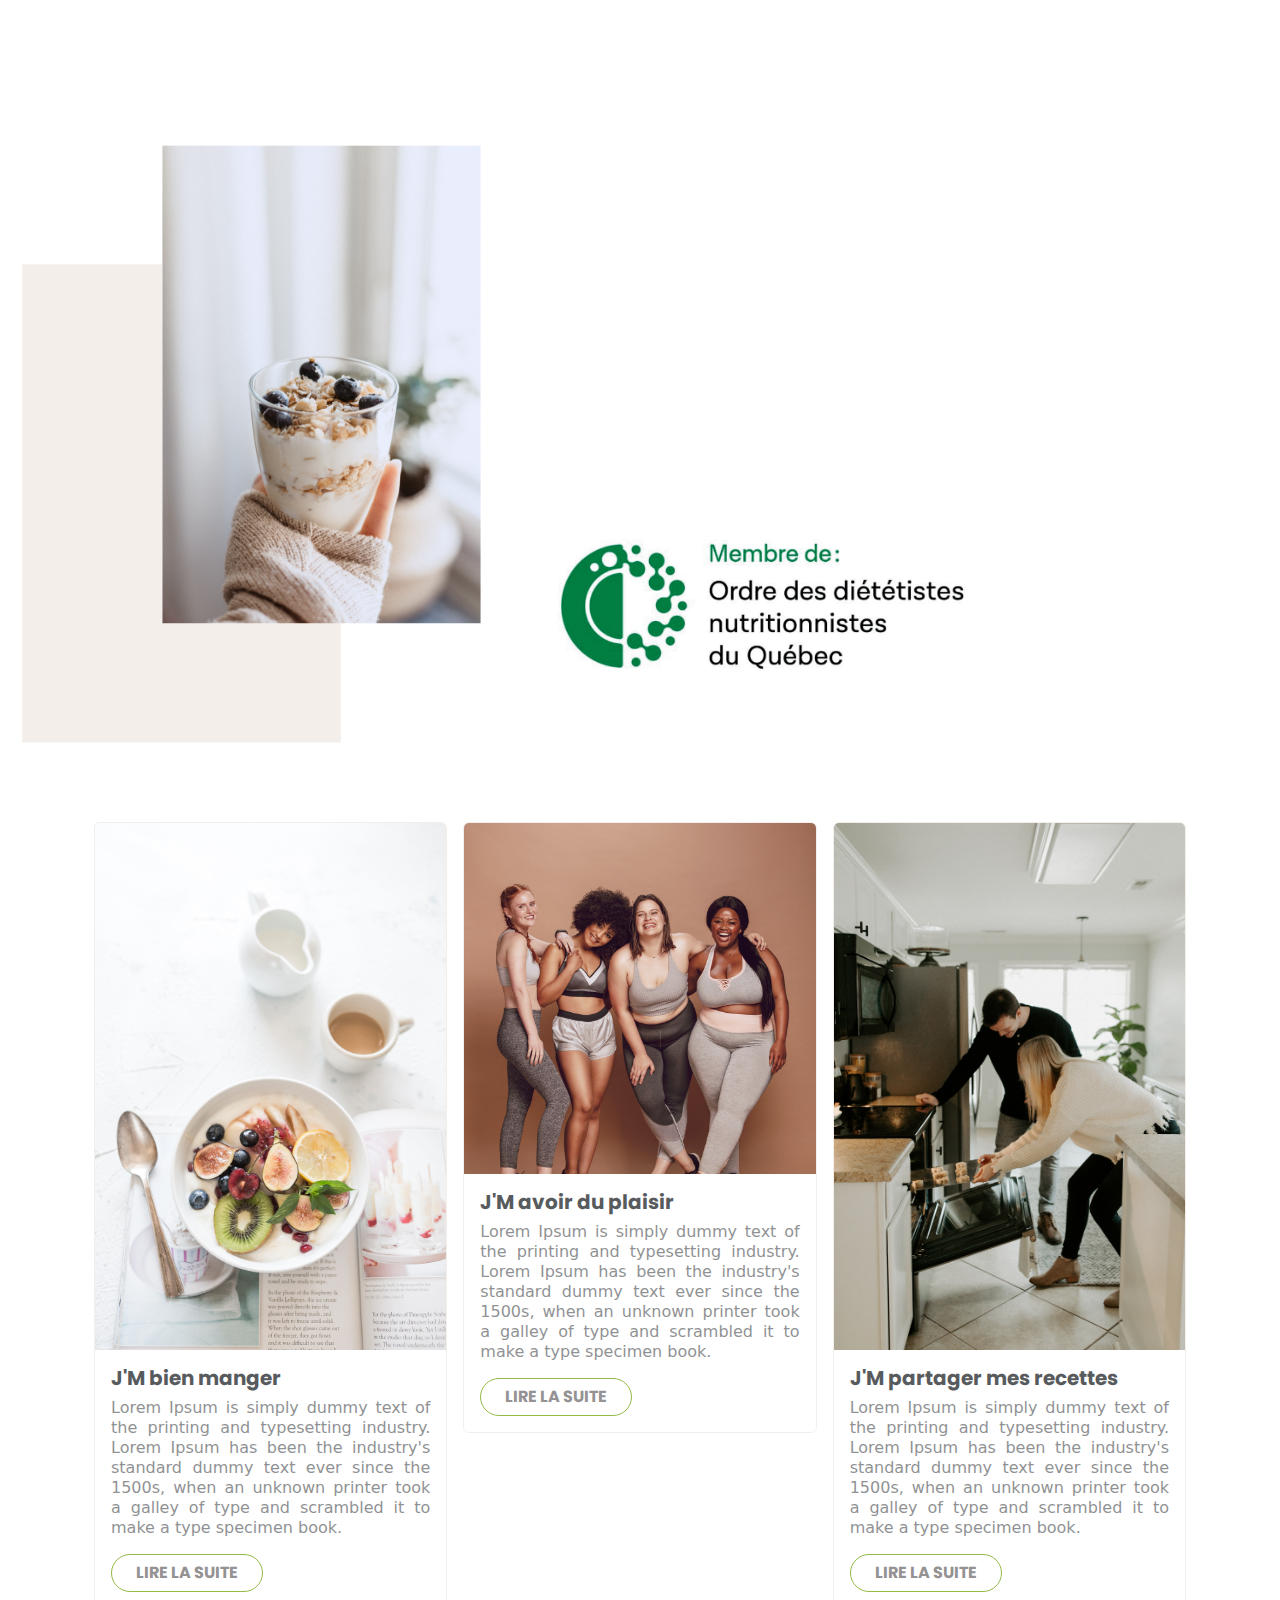
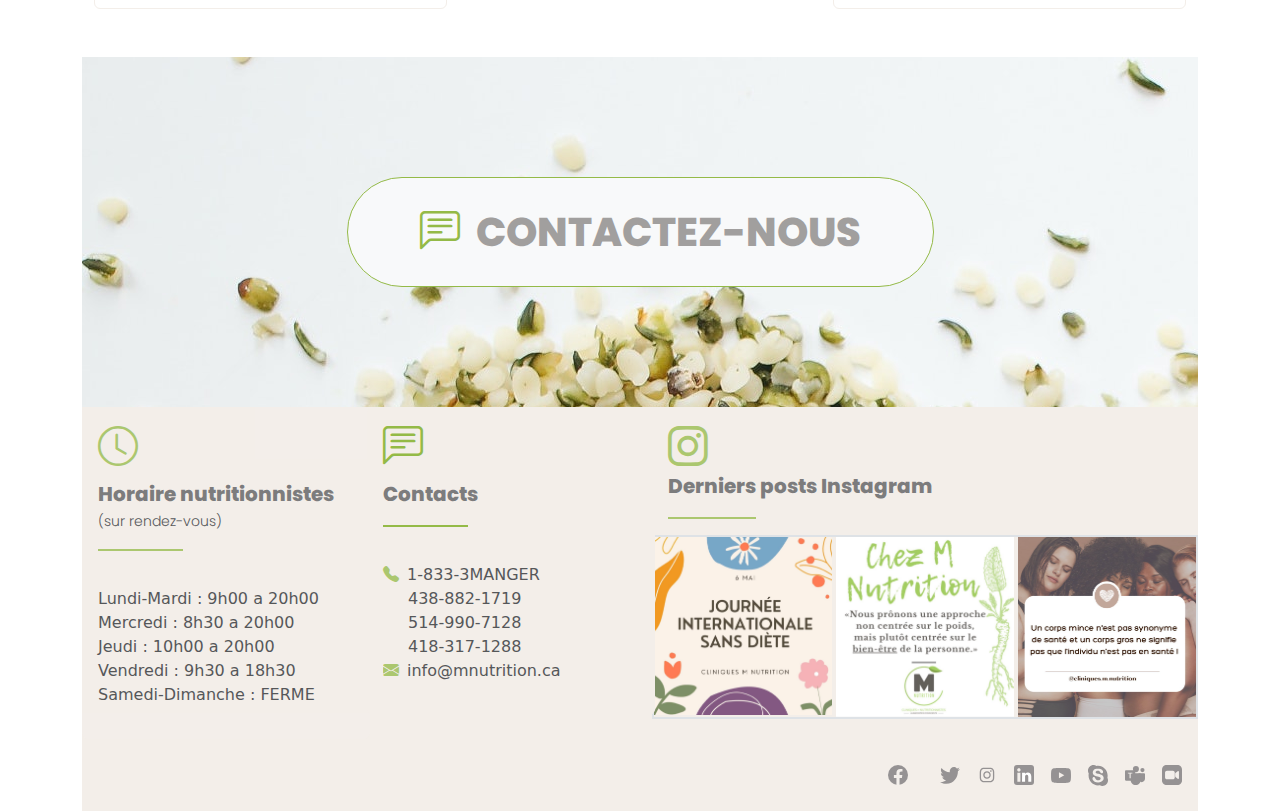
==== commit d865993c: "add social media in footer" ====
--- a/index.html
+++ b/index.html
@@ -243,7 +243,6 @@
                   </li>
                 </ul>
                 <ul class="down-bar mt-3 d-flex d-lg-none justify-content-start">
-
                 </ul>
               </div>
             </div>
@@ -781,7 +780,7 @@
       <!-- footer -->
       <section id="footer">
         <div>
-          <footer class="py-5 bg-m-secondary ">
+          <footer class="bg-m-secondary ">
             <div class="row">
               <div class="col-12 col-md-6 col-lg-3 opacity-75">
                 <div class="card border-0 bg-m-secondary" style="width: 18rem">
@@ -883,7 +882,37 @@
             </div>
           </footer>
         </div>
-      </section>
+        <div id="socialmedia_footer" class="bg-m-secondary py-3">
+          <ul class="list-group list-group-horizontal justify-content-end d-flex col-12 text-end bg-m-secondary">
+            <li class="list-group-item border-0 bg-m-secondary ">
+              <a class="nav-link active" aria-current="page" href="#"><img src="assets/icons/Facebook_f_logo_(2019).svg" class="img-fluid" alt="Facebook-logo" style="width: 20px"></a>
+            </li>
+            <li class="list-group-item border-0 bg-m-secondary" style="margin-right: -15px;">
+              <a class="nav-link text-m-text-color" href="#"><img src="assets/icons/Twitter-logo.svg" class="img-fluid" alt="Twitter-logo" style="width: 20px"></a>
+            </li>
+            <li class="list-group-item border-0 bg-m-secondary" style="margin-right: -15px;">
+              <a class="nav-link text-m-text-color" href="#"><img src="assets/icons/Instagram_logo_2016.svg" class="img-fluid" alt="Instagram-logo" style="width: 20px"></a>
+            </li>
+            <li class="list-group-item border-0 bg-m-secondary" style="margin-right: -15px;">
+              <a class="nav-link text-m-text-color" href="#"><img src="assets/icons/Linkedin.svg" class="img-fluid" alt="Linkedin-logo" style="width: 20px"></a>
+            </li>
+            <li class="list-group-item border-0 bg-m-secondary" style="margin-right: -15px;">
+              <a class="nav-link text-m-text-color" href="#"><img src="assets/icons/YouTube_play_button_icon_(2013–2017).svg" class="img-fluid" alt="Youtube-logo" style="width: 20px"></a>
+            </li>
+            <li class="list-group-item border-0 bg-m-secondary" style="margin-right: -15px;">
+              <a class="nav-link text-m-text-color" href="#"><img src="assets/icons/Skype-icon.svg" class="img-fluid" alt="Skype-logo" style="width: 20px"></a>
+            </li>
+            <li class="list-group-item border-0 bg-m-secondary" style="margin-right: -15px;">
+              <a class="nav-link text-m-text-color" href="#"><img src="assets/icons/Microsoft_Office_Teams_(2018–present).svg" class="img-fluid" alt="Teams-logo" style="width: 20px"></a>
+            </li>
+            <li class="list-group-item border-0 bg-m-secondary">
+              <a class="nav-link text-m-text-color" href="#"><img src="assets/icons/FaceTime_iOS.svg" class="img-fluid" alt="FaceTime-logo" style="width: 20px"></a>
+            </li>
+          </ul>
+        </div>
+      </section>
+      <!-- social media -->
+  
     </div>
     <script src="node_modules/bootstrap/dist/js/bootstrap.bundle.js"></script>
   </body>
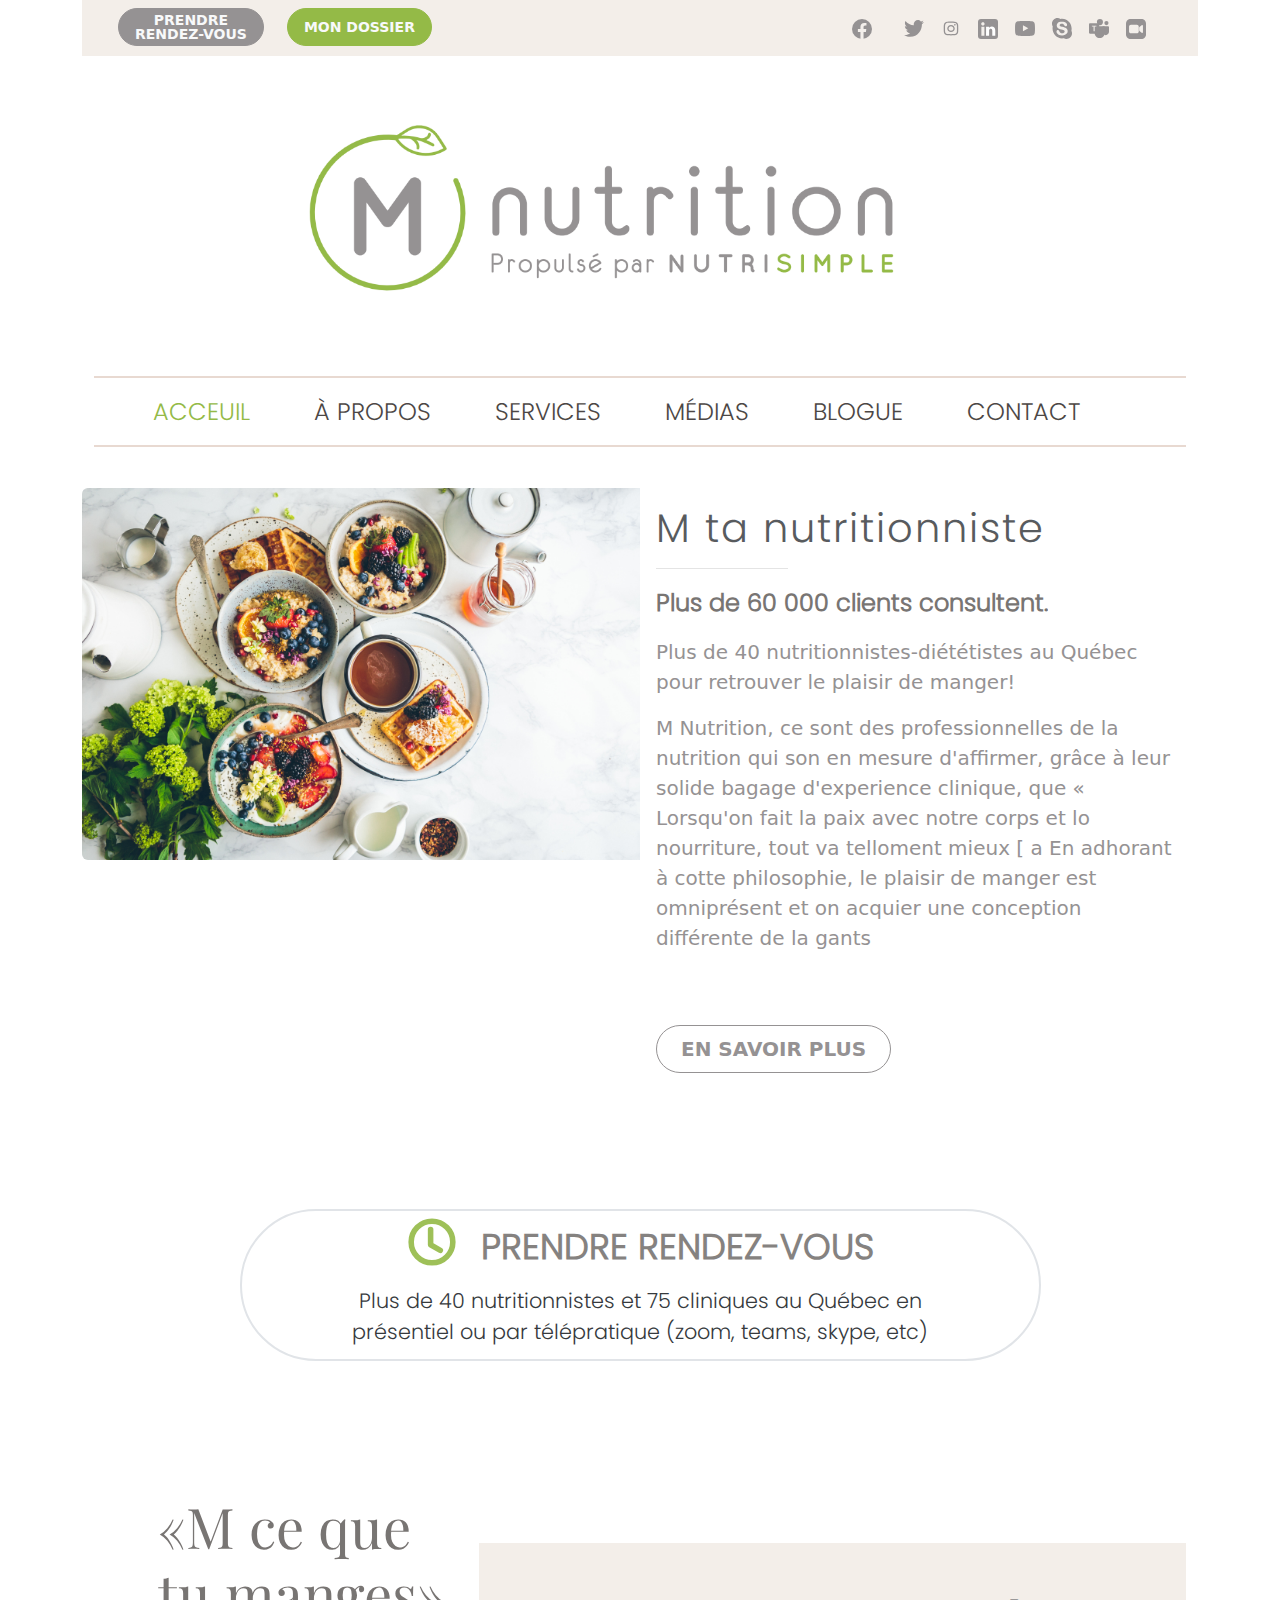
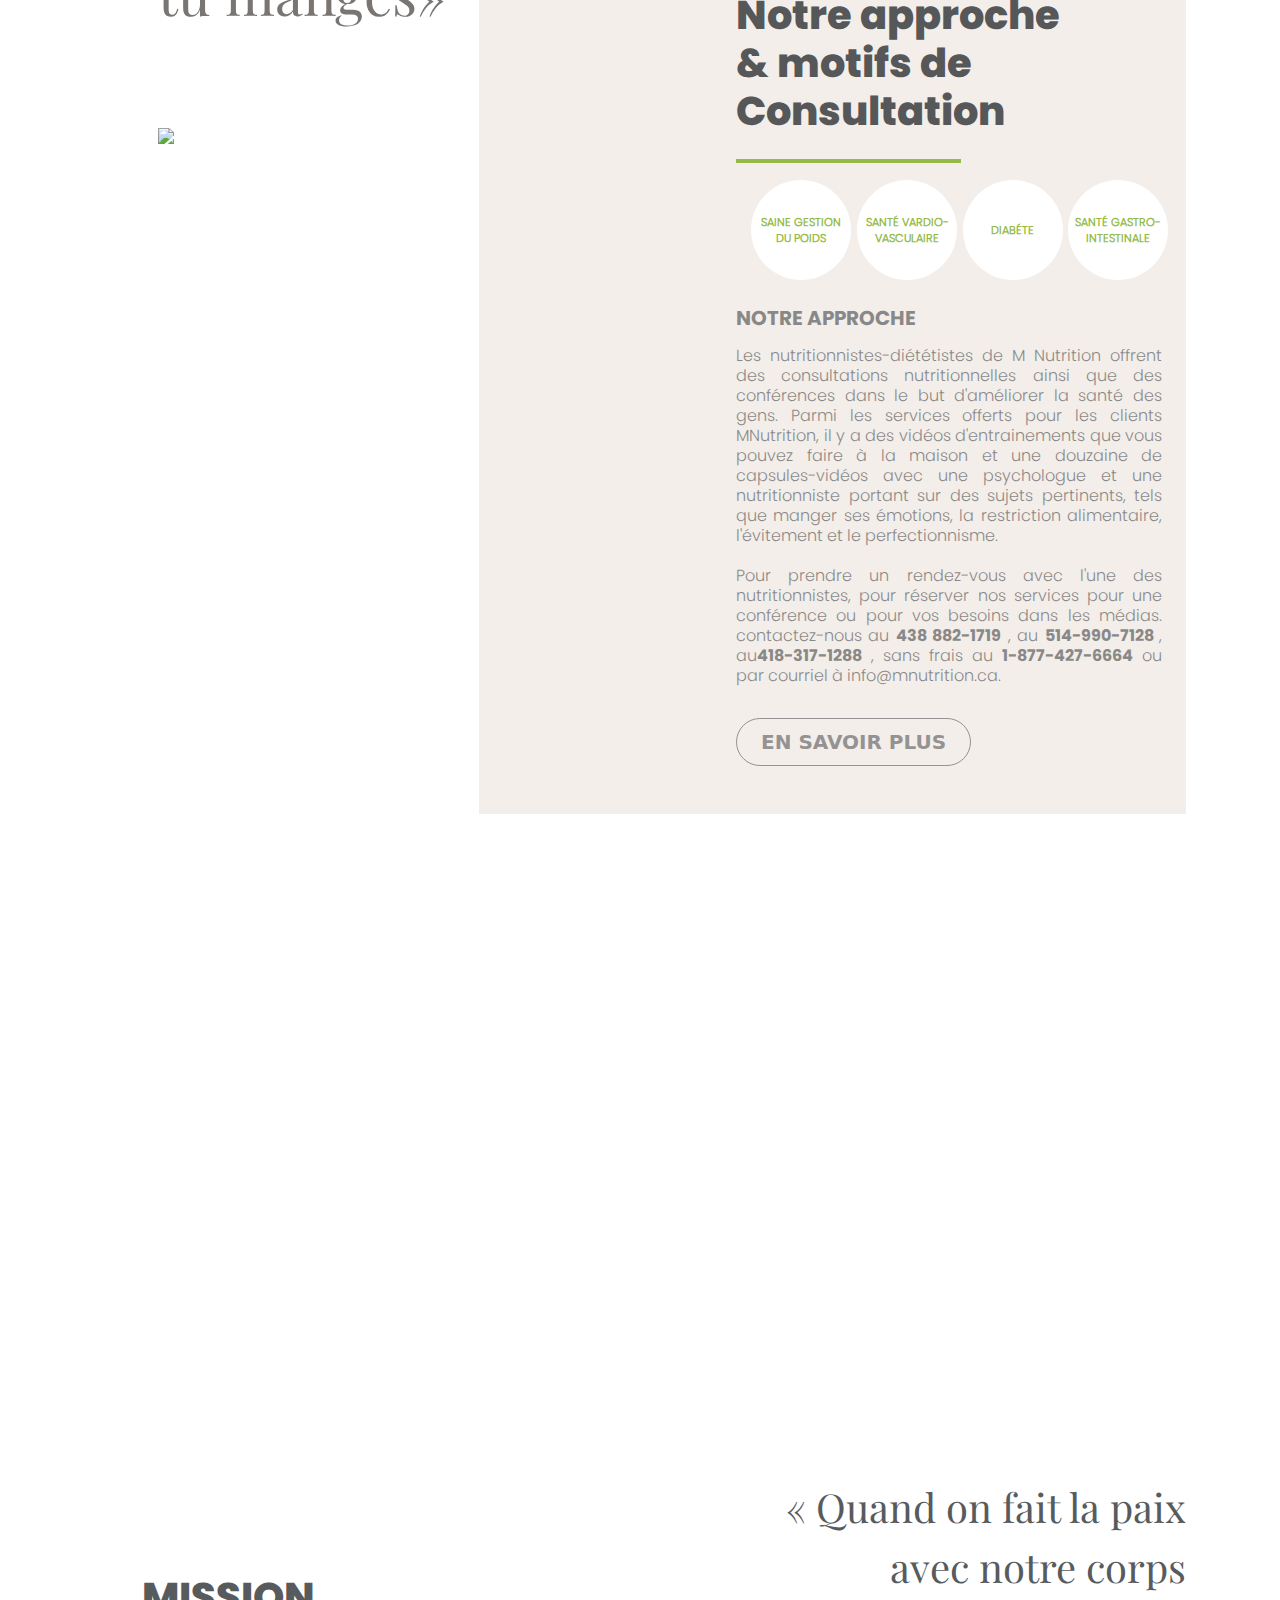
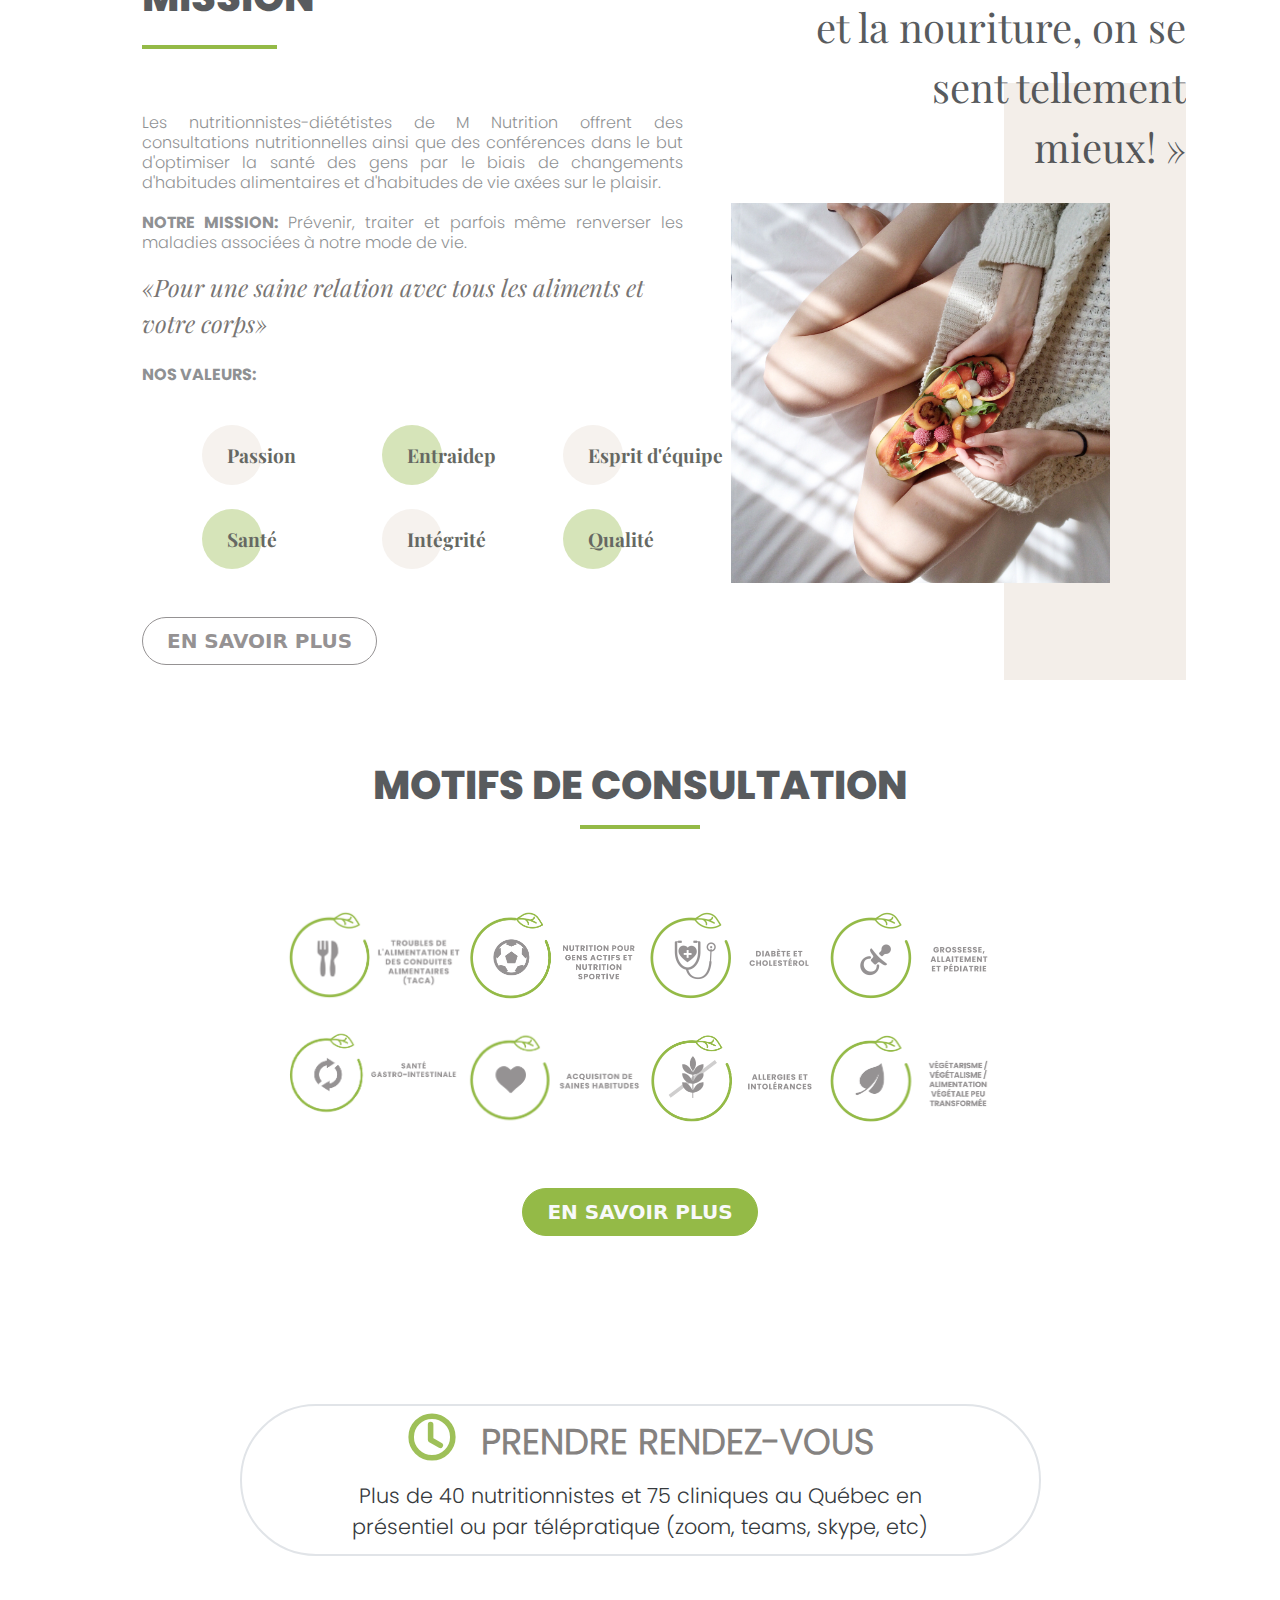
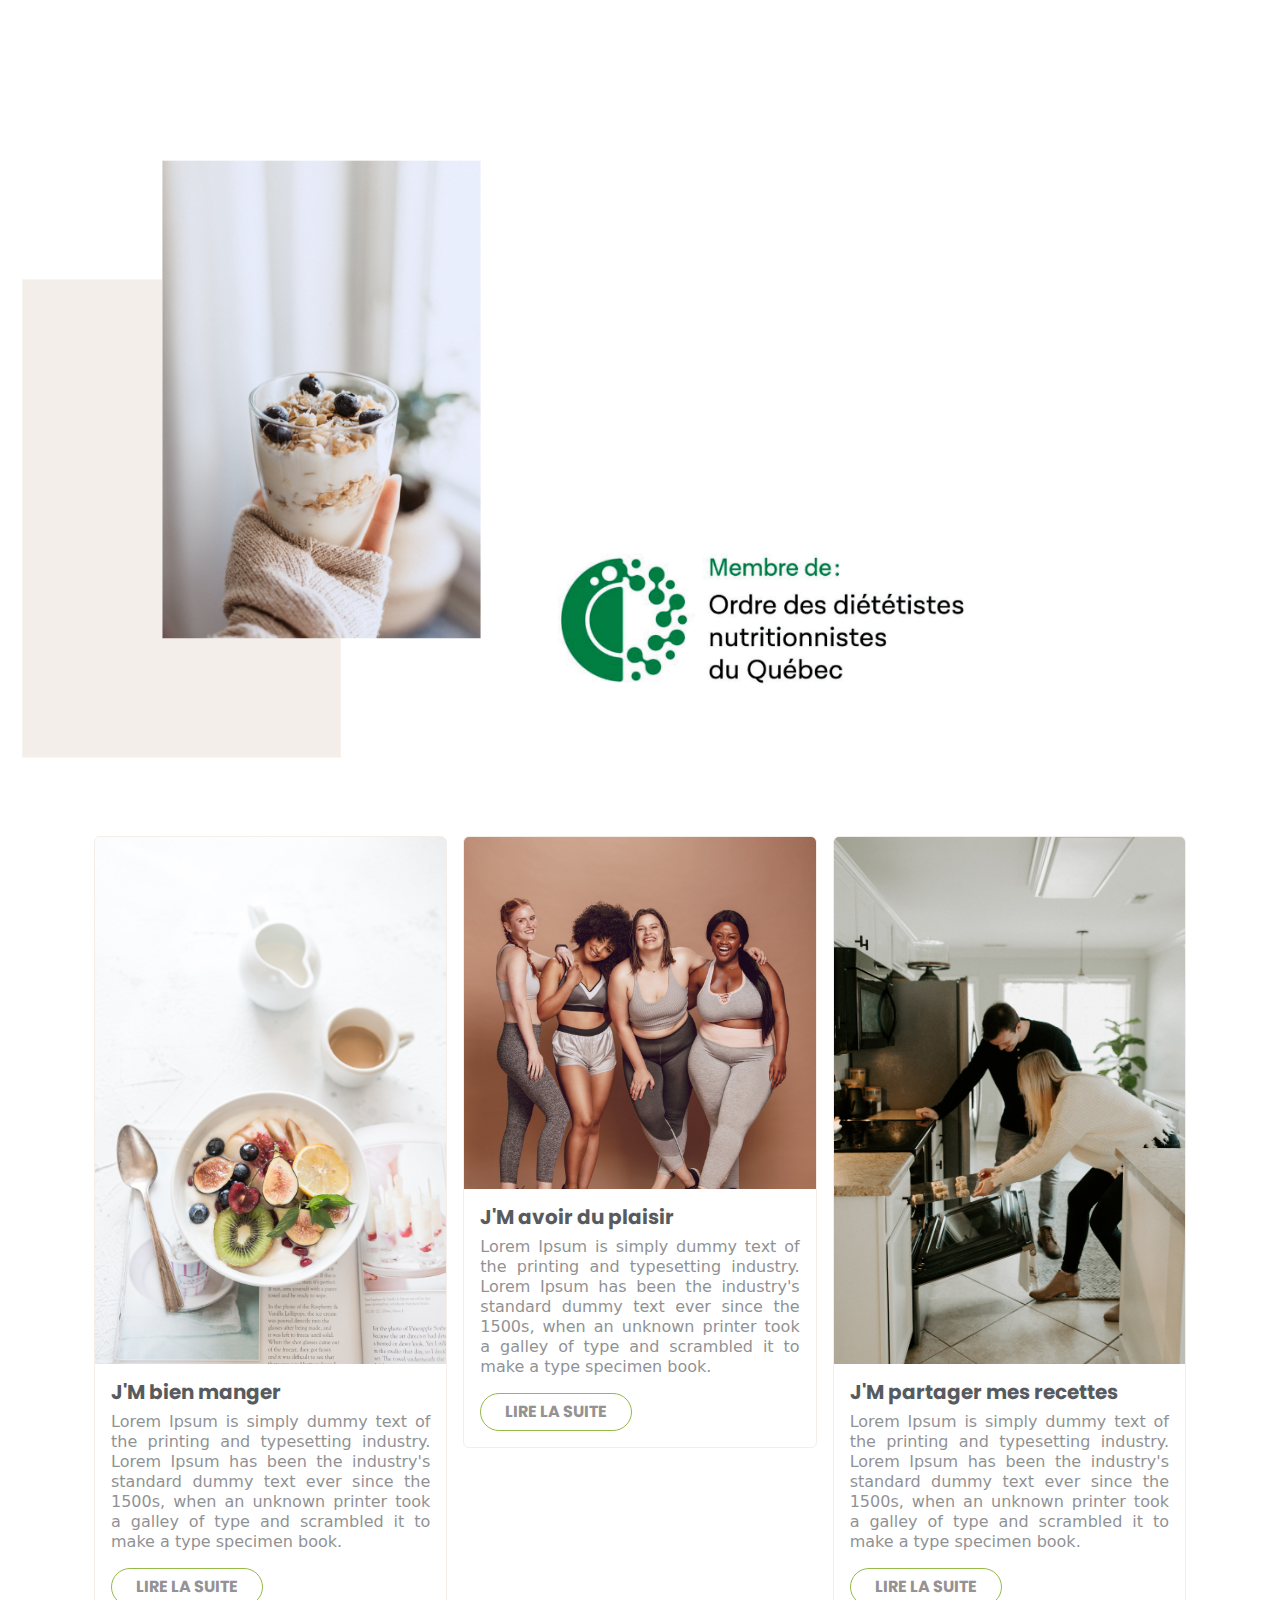
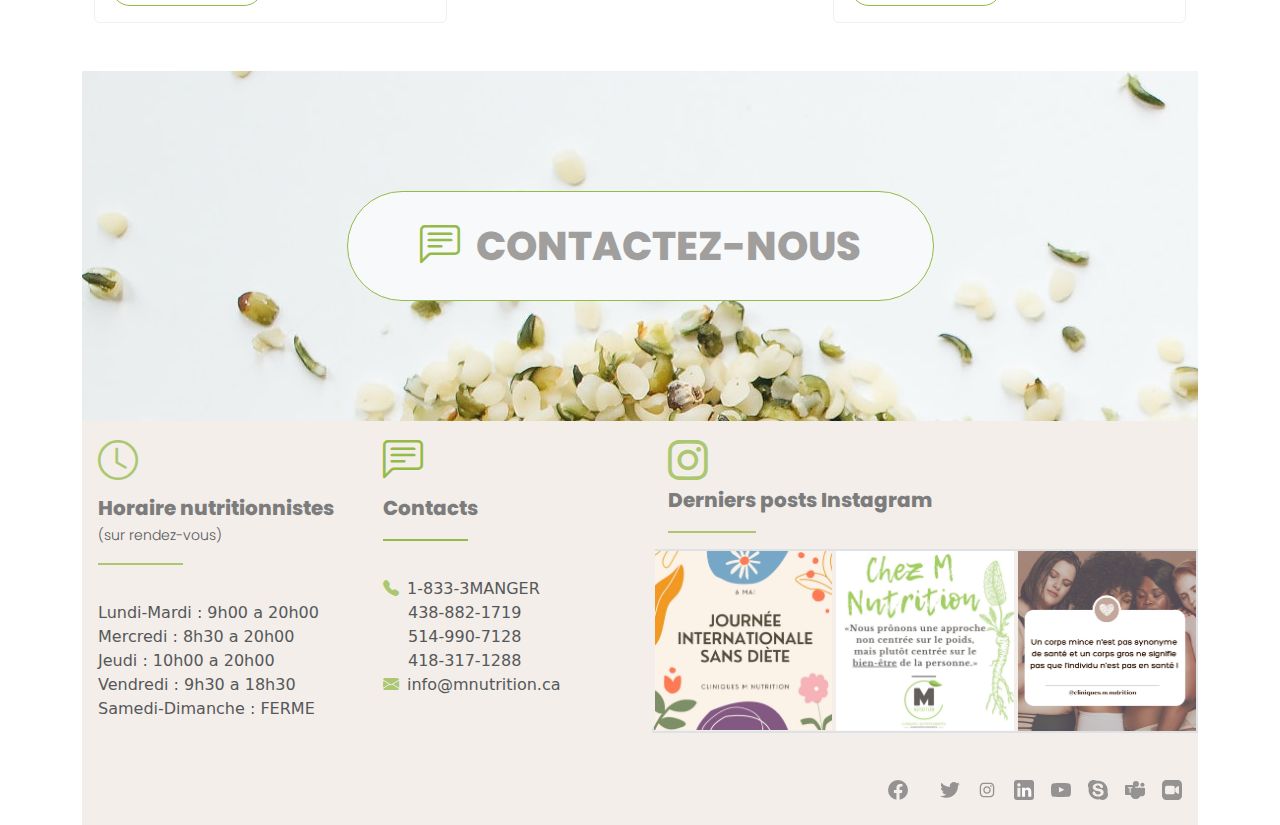
==== commit 926a3725: "adding font & clean up solution" ====
--- a/index.html
+++ b/index.html
@@ -123,9 +123,9 @@
           <nav class="navbar navbar-expand-lg px-3">
             <div class="collapse navbar-collapse  justify-content-center" id="navbarNav"> 
               <div>
-                <ul class="navbar-nav col-12 d-flex menu-font ">
+                <ul class="navbar-nav col-12 d-flex menu-font poppins-l">
                   <li class="nav-item d-flex justify-content-center mb-4 me-lg-5">
-                    <a class="nav-link active text-uppercase text-m-primary w-75" aria-current="page" href="test.html">
+                    <a class="nav-link active text-uppercase text-m-primary w-75" aria-current="page" href="#">
                       <hr class="menu-line d-block d-lg-none m-0">
                         <span class="d-flex justify-content-center"> Acceuil</span> 
                       <hr class="menu-line d-block d-lg-none m-0">
@@ -260,10 +260,10 @@
               </div>
               <div class="col-md-6 d-flex">
                 <div class="card-body align-self-center">
-                  <h5 class="card-title fs-3 opacity-75 spacing">M ta nutritionniste</h5>
+                  <h5 class="card-title fs-1 opacity-75 spacing poppins-l">M ta nutritionniste</h5>
                   <hr class="w-25 text-m-dark fw-bold">
                   <span class="card-text text-m-dark">
-                    <p class="fw-bold text-m-text-color fs-4 opacity-75 "> Plus de 60 000 clients consultent.</p>
+                    <p class="fw-bold text-m-text-color fs-4 opacity-75 poppins-l "> Plus de 60 000 clients consultent.</p>
                     <p class="card-text fs-5">Plus de 40 nutritionnistes-diététistes au Québec pour retrouver le plaisir de manger!</p>
                     <p class="card-text mb-4 fs-5">M Nutrition, ce sont des professionnelles de la nutrition qui son
                       en mesure d'affirmer, grâce à leur solide bagage d'experience
@@ -884,7 +884,7 @@
         </div>
         <div id="socialmedia_footer" class="bg-m-secondary py-3">
           <ul class="list-group list-group-horizontal justify-content-end d-flex col-12 text-end bg-m-secondary">
-            <li class="list-group-item border-0 bg-m-secondary ">
+            <li class="list-group-item border-0 bg-m-secondary  ">
               <a class="nav-link active" aria-current="page" href="#"><img src="assets/icons/Facebook_f_logo_(2019).svg" class="img-fluid" alt="Facebook-logo" style="width: 20px"></a>
             </li>
             <li class="list-group-item border-0 bg-m-secondary" style="margin-right: -15px;">
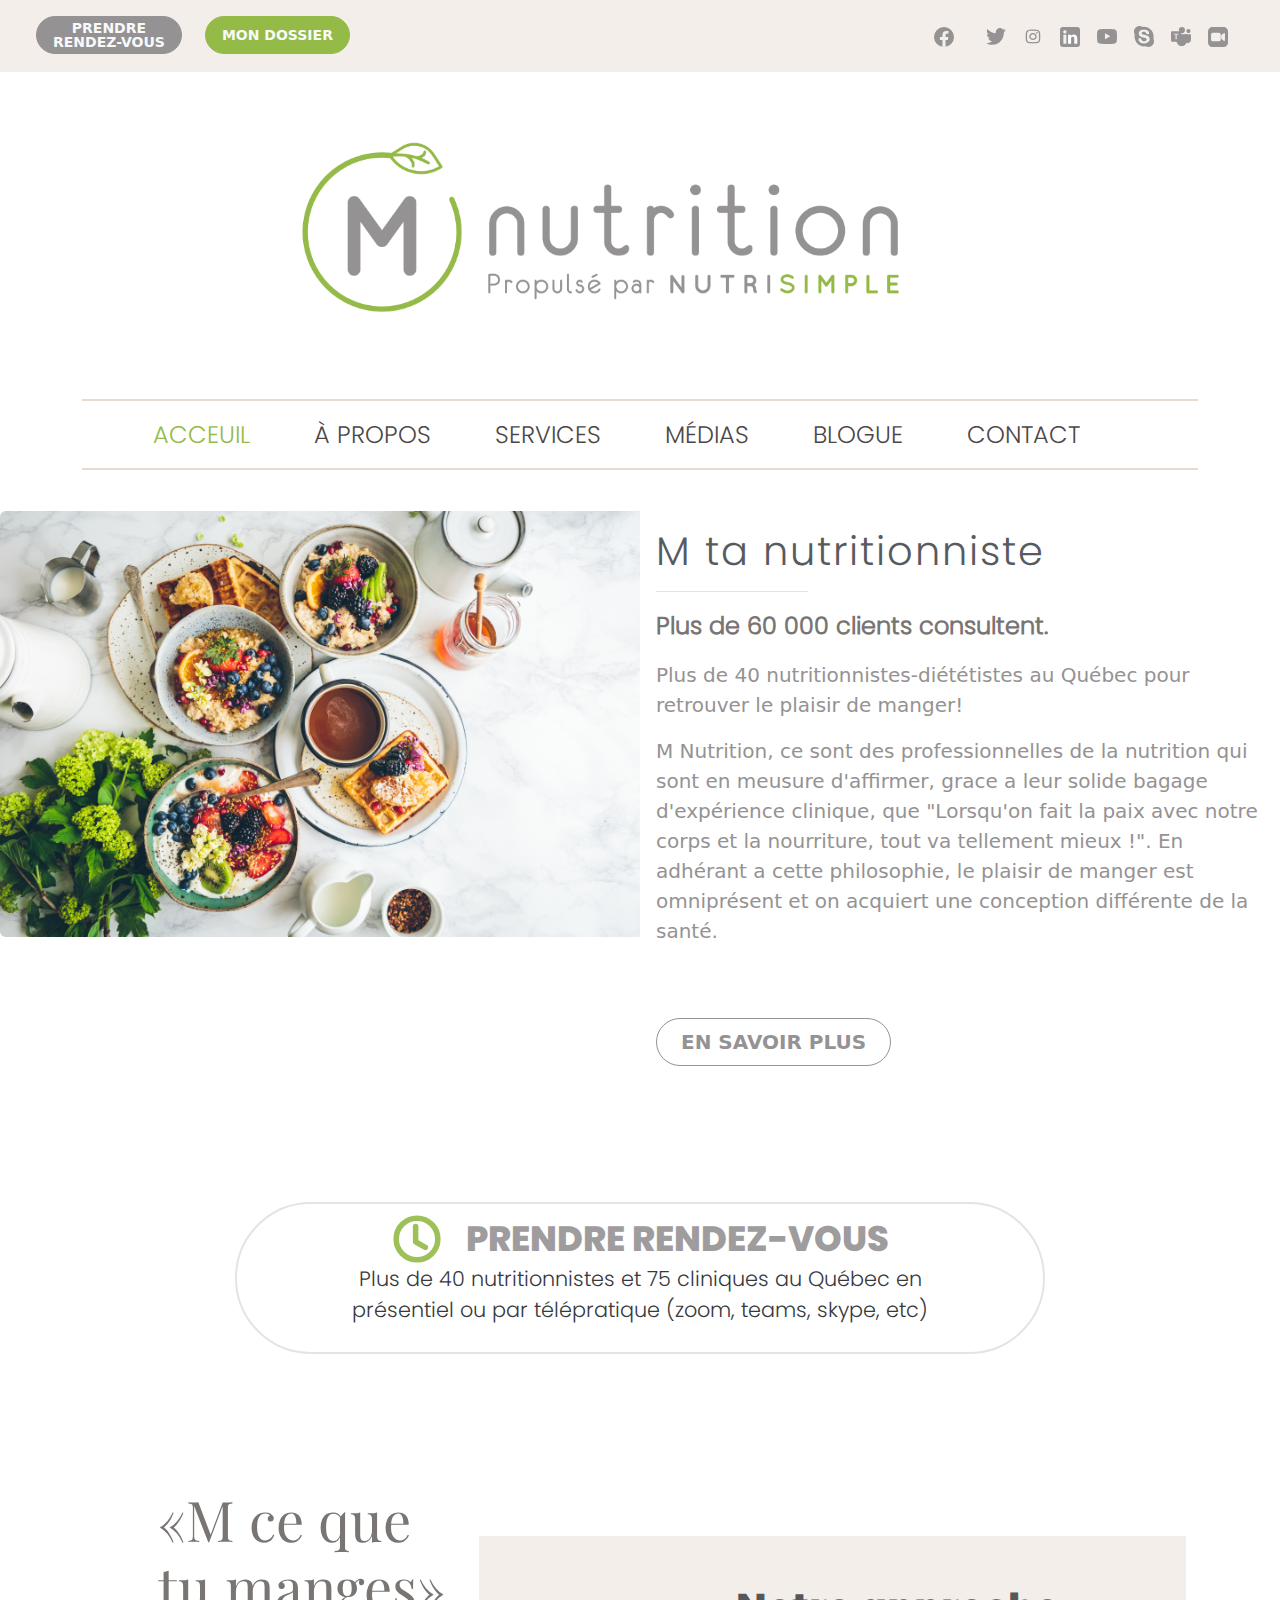
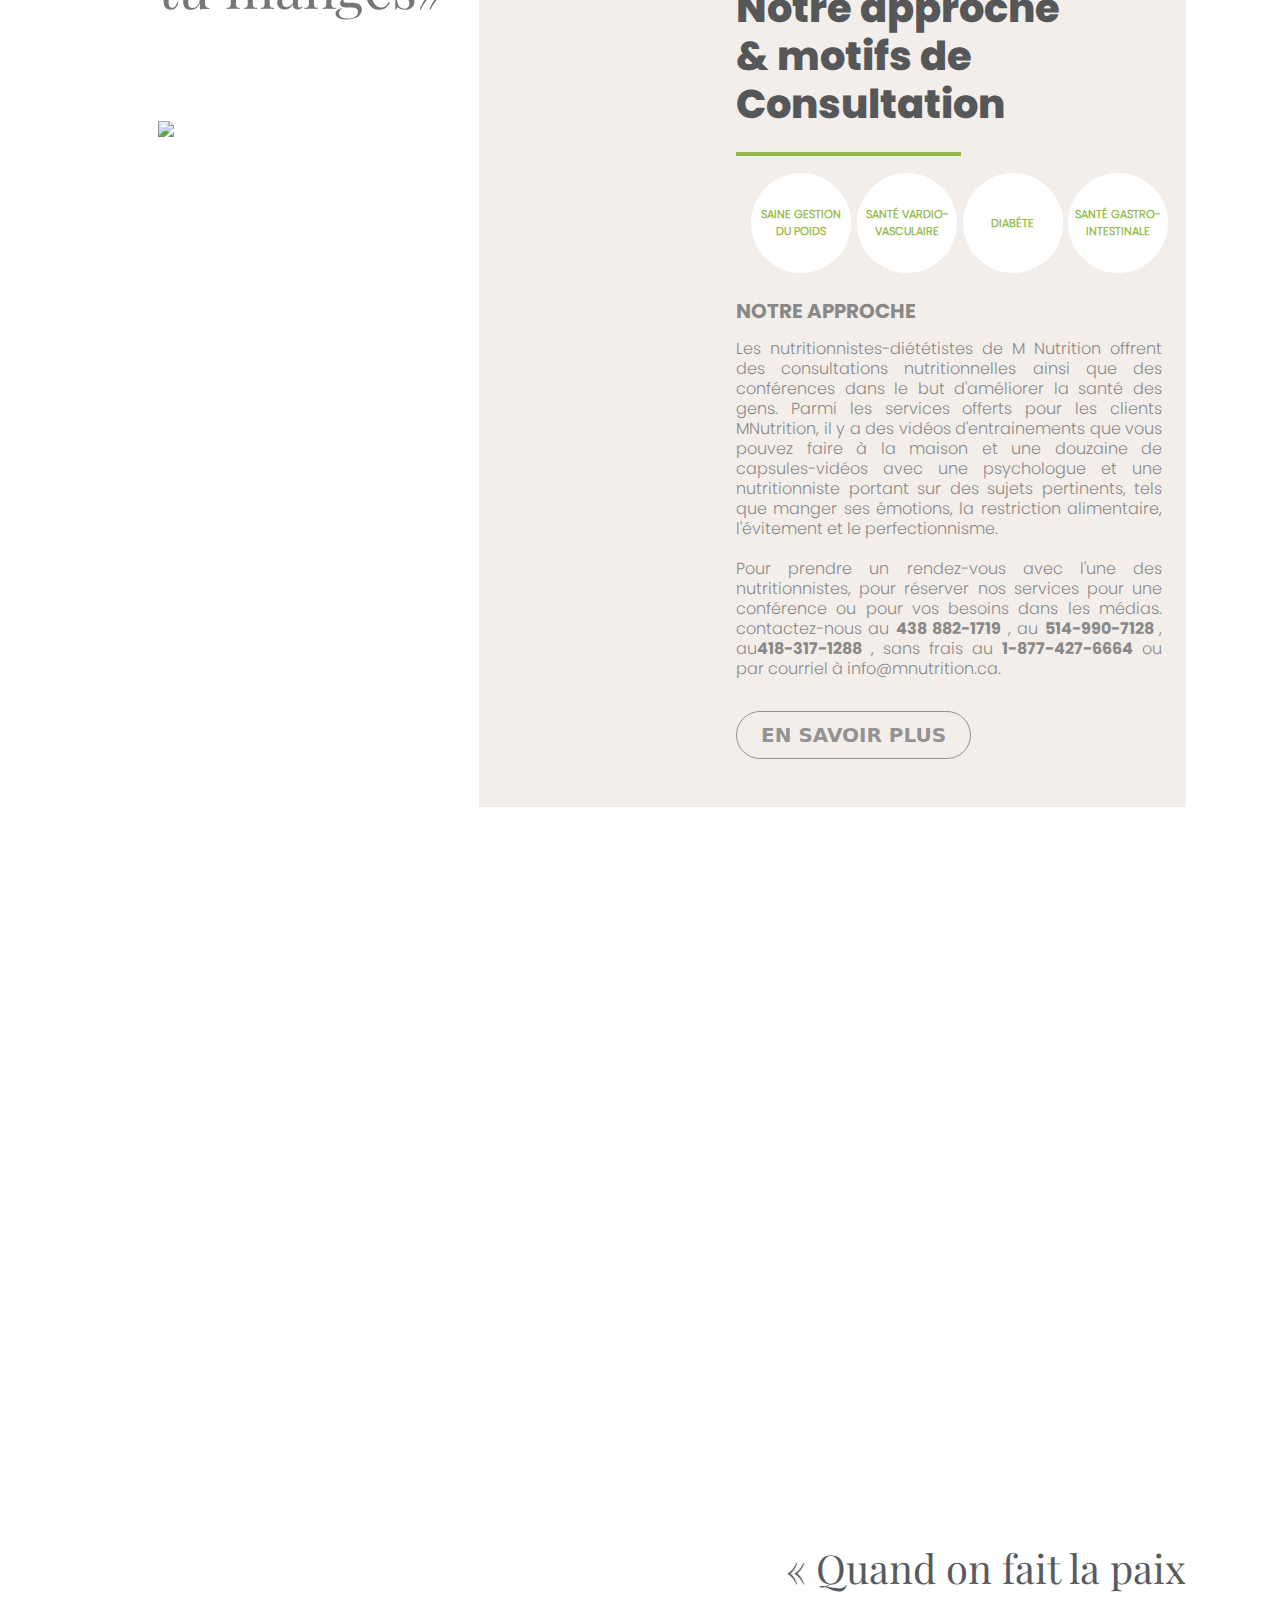
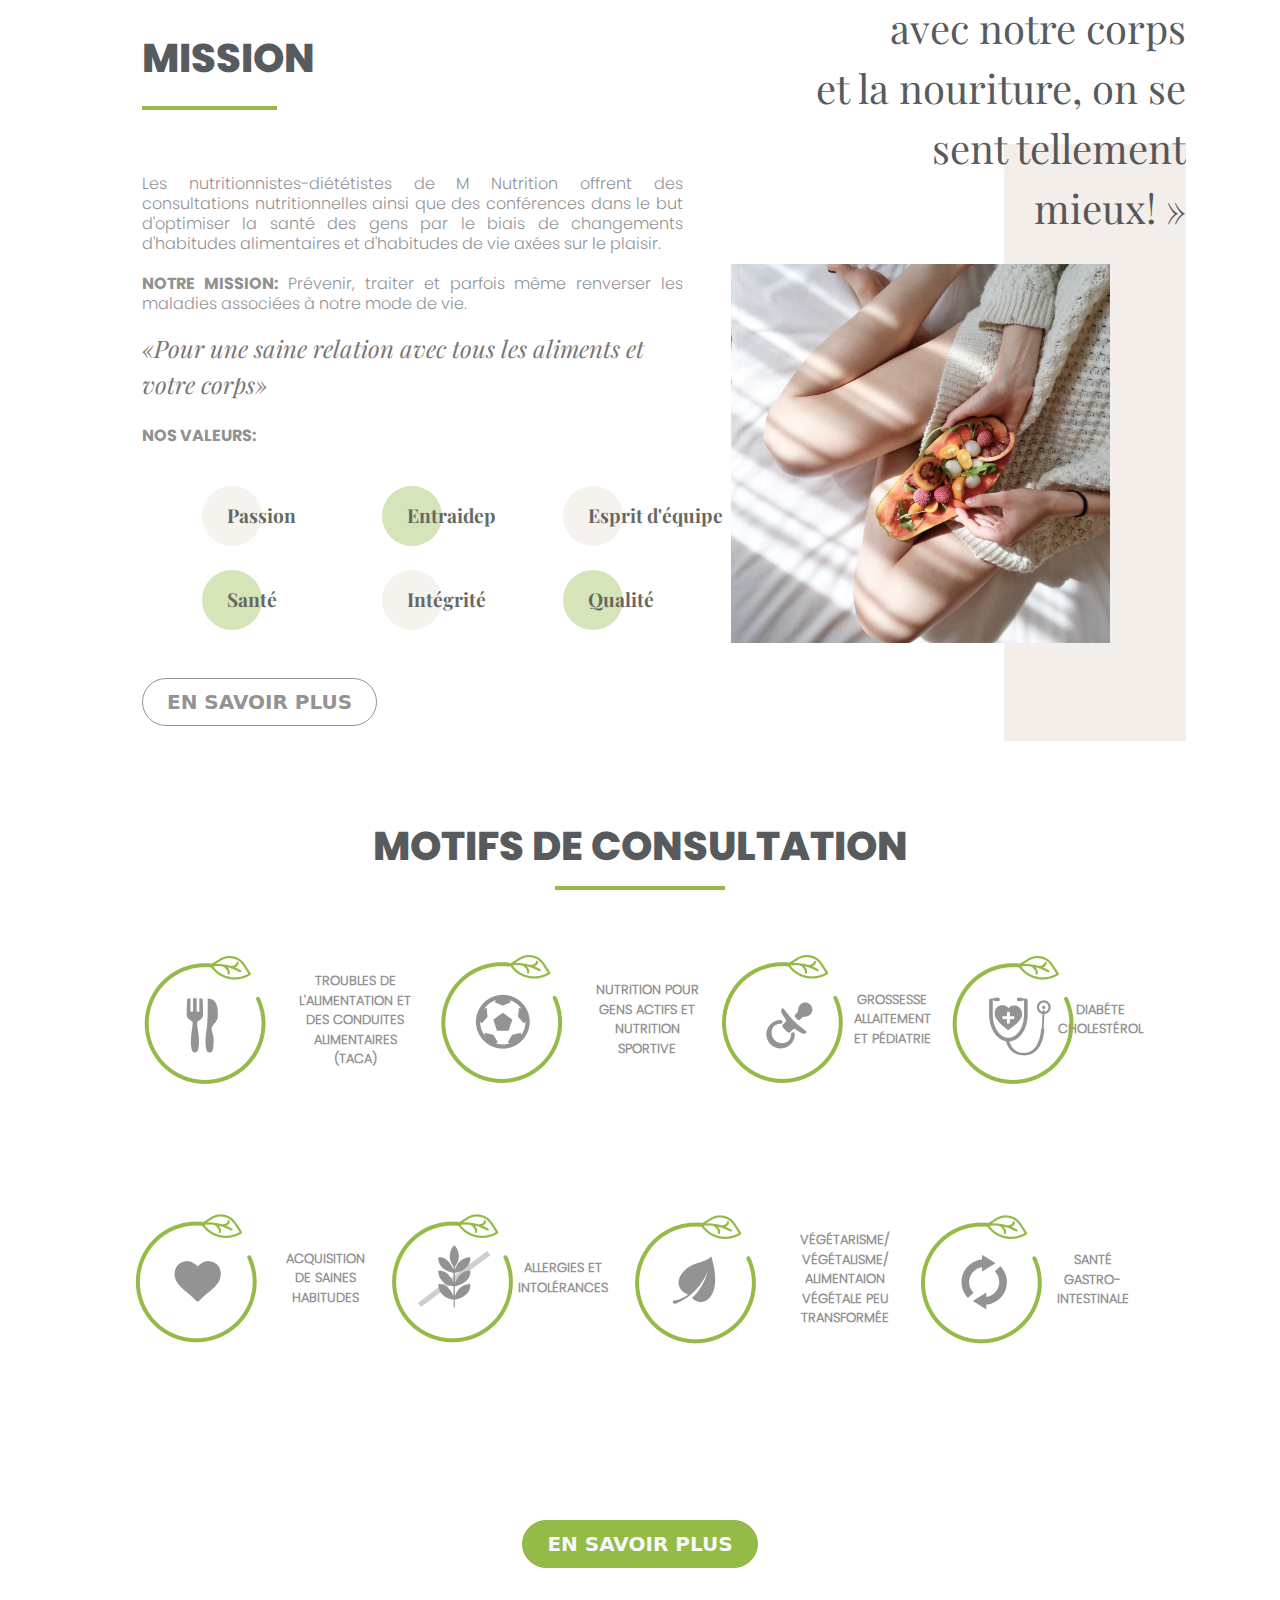
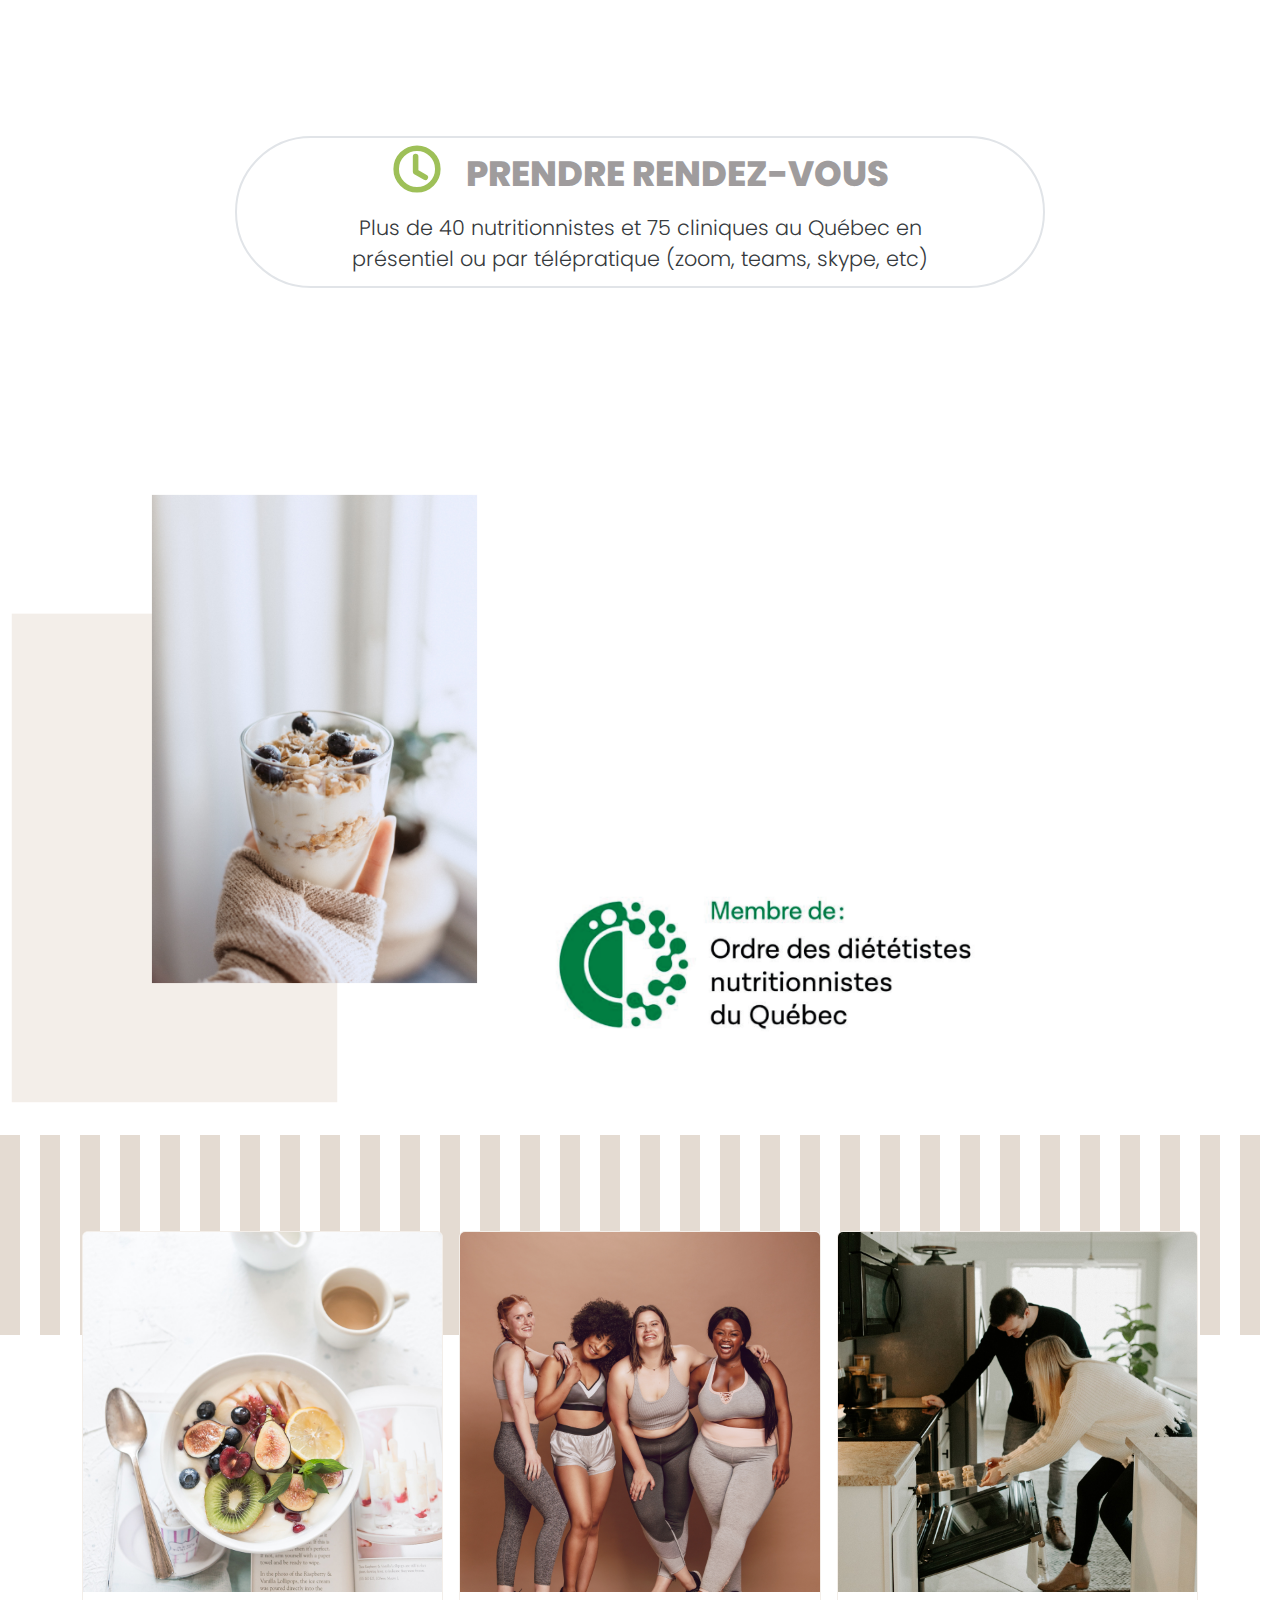
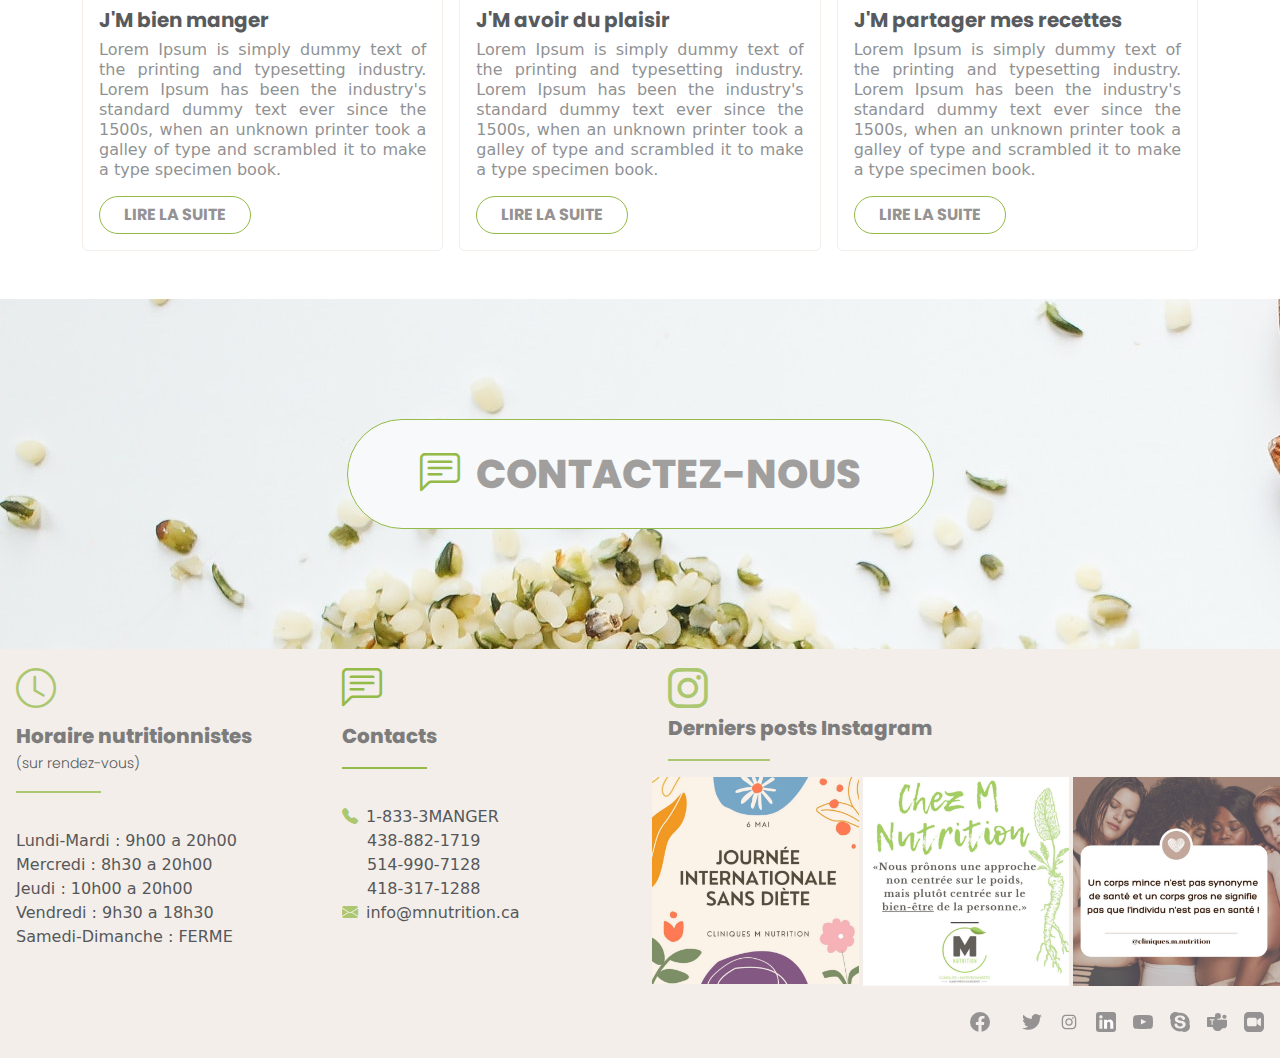
==== commit 7694e96e: "Finition Mnutrition" ====
--- a/index.html
+++ b/index.html
@@ -8,9 +8,9 @@
     <title>Mnutrition - Landing page</title>
   </head>
   <body>
-    <div class="container">
+    <div>
       <!-- top bar -->
-      <section id="topBar" class="bg-m-secondary py-2 w-100">
+      <section id="topBar" class="bg-m-secondary py-3 w-100">
         <div class="row">
           <div class=" col-10 col-md-6 col-lg-4 ps-5">
               <div class="btn-group" role="group" aria-label="Basic outlined example">
@@ -265,12 +265,7 @@
                   <span class="card-text text-m-dark">
                     <p class="fw-bold text-m-text-color fs-4 opacity-75 poppins-l "> Plus de 60 000 clients consultent.</p>
                     <p class="card-text fs-5">Plus de 40 nutritionnistes-diététistes au Québec pour retrouver le plaisir de manger!</p>
-                    <p class="card-text mb-4 fs-5">M Nutrition, ce sont des professionnelles de la nutrition qui son
-                      en mesure d'affirmer, grâce à leur solide bagage d'experience
-                      clinique, que « Lorsqu'on fait la paix avec notre corps et lo
-                      nourriture, tout va telloment mieux [ a En adhorant à cotte
-                      philosophie, le plaisir de manger est omniprésent et on acquier
-                      une conception différente de la gants</p><br>
+                    <p class="card-text mb-4 fs-5">M Nutrition, ce sont des professionnelles de la nutrition qui sont en meusure d'affirmer, grace a leur solide bagage d'expérience clinique, que "Lorsqu'on fait la paix avec notre corps et la nourriture, tout va tellement mieux !". En adhérant a cette philosophie, le plaisir de manger est omniprésent et on acquiert une conception différente de la santé.</p><br>
                       <button type="button" class="btn btn-lg btn-outline-m-dark text-uppercase rounded-pill fw-bold mt-4 px-4">En savoir plus</button>
                   </span>
                 </div>
@@ -307,11 +302,11 @@
                 d="M8 16A8 8 0 1 0 8 0a8 8 0 0 0 0 16zm7-8A7 7 0 1 1 1 8a7 7 0 0 1 14 0z"
               />
             </svg>
-            <p
-              class="btn-rdv-title fw-bold text-m-text-color opacity-75 text-uppercase ms-lg-4 text-nowrap overflow-hidden"
+            <h1
+              class="btn-rdv-title fw-bolder text-m-dark text-uppercase ms-lg-4 text-nowrap overflow-hidden"
             >
               prendre rendez-vous
-            </p>
+          </h1>
           </span>
           <span class="d-none d-sm-flex justify-content-center">
             <p class="btn-rdv-text w-75">
@@ -323,7 +318,8 @@
         </button>
       </section>
       <!-- M ce que tu manges -->
-      <section id="mManges" class="p-3 s-m-manges">
+      <div class="container">
+        <section id="mManges" class="p-3 s-m-manges">
 
         <div class=" container col-12 d-flex justify-content-center justify-content-lg-end m-3">
           <div
@@ -409,7 +405,8 @@
             </div>
           </div>
         </div>
-      </section>
+        </section>
+      </div> 
       <!-- section Video Mnutrition -->
       <section class="ms-3 me-3 me-md-5 ms-lg-5">
         <div class="container p-3 p-md-4">
@@ -425,7 +422,8 @@
         </div>
       </section>
       <!-- section mission  -->
-      <section id="mission">
+      <div class="container">
+        <section id="mission">
         <div class="container d-block d-lg-flex">
           <div
             id="left_side"
@@ -542,7 +540,8 @@
             </div>
           </div>
         </div>
-      </section>
+        </section>
+      </div>
       <!-- Motifs de consultation -->
       <section id="consultation" class="container">
         <div class="d-flex justify-content-center col-12">
@@ -563,74 +562,203 @@
               <div
                 class="d-block d-md-flex justify-content-around col-6 col-md-12"
               >
-                <div>
-                  <img
-                    src="./assets/img/trouble.png"
-                    class="img-fluid border-0"
-                    style="max-width: 180px"
-                    alt="..."
-                  />
-                </div>
-                <div>
-                  <img
-                    src="./assets/img/sportive.png"
-                    class="img-fluid border-0"
-                    style="max-width: 180px"
-                    alt="..."
-                  />
-                </div>
-                <div>
-                  <img
-                    src="./assets/img/diabete.png"
-                    class="img-fluid border-0"
-                    style="max-width: 180px"
-                    alt="..."
-                  />
-                </div>
-                <div>
-                  <img
-                    src="./assets/img/allaitement.png"
-                    class="img-fluid border-0"
-                    style="max-width: 180px"
-                    alt="..."
-                  />
+                <div class="card mb-3 border-0" style="max-width: 300px; min-width: 200px; min-height: 243px;">
+                  <div class="row g-0">
+                    <div class="col-xl-6">
+                      <img
+                        src="assets\img\fourchette.png"
+                        class="rounded mx-auto d-block"
+                      />
+                    </div>
+                    <div class="col-xl-6 d-flex align-items-center justify-content-center">
+                      <div class="card-body">
+                        <p
+                          class="card-text text-center text-m-dark text-uppercase"
+                          style="
+                            font-family: Poppins-Light;
+                            font-size: 13px;
+                            font-weight: 700;
+                          "
+                        >
+                          Troubles de l'alimentation et des conduites alimentaires
+                          (taca)
+                        </p>
+                      </div>
+                    </div>
+                  </div>
+                </div>
+                <div class="card mb-3 border-0" style="max-width: 300px; min-width: 200px; min-height: 243px;">
+                  <div class="row g-0">
+                    <div class="col-xl-6">
+                      <img
+                        src="assets\img\ballon.png"
+                        class="rounded mx-auto d-block"
+                      />
+                    </div>
+                    <div class="col-xl-6 d-flex align-items-center justify-content-center">
+                      <div class="card-body">
+                        <p
+                          class="card-text text-center text-m-dark text-uppercase"
+                          style="
+                            font-family: Poppins-Light;
+                            font-size: 13px;
+                            font-weight: 700;
+                          "
+                        >
+                          Nutrition pour gens actifs et nutrition sportive
+                        </p>
+                      </div>
+                    </div>
+                  </div>
+                </div>
+                <div class="card mb-3 border-0" style="max-width: 300px; min-width: 200px;min-height: 243px;">
+                  <div class="row g-0">
+                    <div class="col-xl-6">
+                      <img
+                        src="assets\img\bebe.png"
+                        class="rounded mx-auto d-block"
+                      />
+                    </div>
+                    <div class="col-xl-6 d-flex align-items-center justify-content-center">
+                      <div class="card-body">
+                        <p
+                          class="card-text text-center text-m-dark text-uppercase"
+                          style="
+                            font-family: Poppins-Light;
+                            font-size: 13px;
+                            font-weight: 700;
+                          "
+                        >
+                          Grossesse allaitement et pédiatrie
+                        </p>
+                      </div>
+                    </div>
+                  </div>
+                </div>
+                <div class="card mb-3 border-0" style="max-width: 300px; min-width: 200px;min-height: 243px;">
+                  <div class="row g-0">
+                    <div class="col-xl-6">
+                      <img
+                        src="assets\img\doc.png"
+                        class="rounded mx-auto d-block"
+                      />
+                    </div>
+                    <div class="col-xl-6 d-flex align-items-center justify-content-center">
+                      <div class="card-body">
+                        <p
+                          class="card-text text-center text-m-dark text-uppercase"
+                          style="
+                            font-family: Poppins-Light;
+                            font-size: 13px;
+                            font-weight: 700;
+                          "
+                        >
+                          Diabéte cholestérol
+                        </p>
+                      </div>
+                    </div>
+                  </div>
                 </div>
               </div>
               <div
                 class="d-block d-md-flex justify-content-around col-6 col-md-12"
               >
-                <div>
-                  <img
-                    src="./assets/img/gastro.png"
-                    class="img-fluid border-0"
-                    style="max-width: 180px"
-                    alt="..."
-                  />
-                </div>
-                <div>
-                  <img
-                    src="./assets/img/habitudes.png"
-                    class="img-fluid border-0"
-                    style="max-width: 180px"
-                    alt="..."
-                  />
-                </div>
-                <div>
-                  <img
-                    src="./assets/img/allergies.png"
-                    class="img-fluid border-0"
-                    style="max-width: 180px"
-                    alt="..."
-                  />
-                </div>
-                <div>
-                  <img
-                    src="./assets/img/vegetale.png"
-                    class="img-fluid border-0"
-                    style="max-width: 180px"
-                    alt="..."
-                  />
-                </div>
+              <div class="card mb-3 border-0" style="max-width: 300px; min-width: 200px;min-height: 243px;">
+                <div class="row g-0">
+                  <div class="col-xl-6">
+                    <img
+                      src="assets\img\coeur.png"
+                      class="rounded mx-auto d-block"
+                    />
+                  </div>
+                  <div class="col-xl-6 d-flex align-items-center justify-content-center">
+                    <div class="card-body">
+                      <p
+                        class="card-text text-center text-m-dark text-uppercase"
+                        style="
+                          font-family: Poppins-Light;
+                          font-size: 13px;
+                          font-weight: 700;
+                        "
+                      >
+                        Acquisition de saines habitudes
+                      </p>
+                    </div>
+                  </div>
+                </div>
+              </div>
+              <div class="card mb-3 border-0" style="max-width: 300px; min-width: 200px;min-height: 243px;">
+                <div class="row g-0">
+                  <div class="col-xl-6">
+                    <img
+                      src="assets\img\cereal.png"
+                      class="rounded mx-auto d-block"
+                    />
+                  </div>
+                  <div class="col-xl-6 d-flex align-items-center justify-content-center">
+                    <div class="card-body">
+                      <p
+                        class="card-text text-center text-m-dark text-uppercase"
+                        style="
+                          font-family: Poppins-Light;
+                          font-size: 13px;
+                          font-weight: 700;
+                        "
+                      >
+                        allergies et intolérances
+                      </p>
+                    </div>
+                  </div>
+                </div>
+              </div>
+              <div class="card mb-3 border-0" style="max-width: 300px; min-width: 200px;min-height: 243px;">
+                <div class="row g-0">
+                  <div class="col-xl-6">
+                    <img
+                      src="assets\img\feuille.png"
+                      class="rounded mx-auto d-block"
+                    />
+                  </div>
+                  <div class="col-xl-6 d-flex align-items-center justify-content-center">
+                    <div class="card-body">
+                      <p
+                        class="card-text text-center text-m-dark text-uppercase"
+                        style="
+                          font-family: Poppins-Light;
+                          font-size: 13px;
+                          font-weight: 700;
+                        "
+                      >
+                        végétarisme/ végétalisme/ alimentaion végétale peu transformée
+                      </p>
+                    </div>
+                  </div>
+                </div>
+              </div>
+              <div class="card mb-3 border-0" style="max-width: 300px; min-width: 200px;min-height: 243px;">
+                <div class="row g-0">
+                  <div class="col-xl-6">
+                    <img
+                      src="assets\img\reload.png"
+                      class="rounded mx-auto d-block"
+                    />
+                  </div>
+                  <div class="col-xl-6 d-flex align-items-center justify-content-center">
+                    <div class="card-body">
+                      <p
+                        class="card-text text-center text-m-dark text-uppercase"
+                        style="
+                          font-family: Poppins-Light;
+                          font-size: 13px;
+                          font-weight: 700;
+                        "
+                      >
+                        santé gastro-intestinale
+                      </p>
+                    </div>
+                  </div>
+                </div>
+              </div>
               </div>
             </div>
             <div class="d-flex justify-content-center">
@@ -673,7 +801,7 @@
               />
             </svg>
             <p
-              class="btn-rdv-title fw-bold text-m-text-color opacity-75 text-uppercase ms-lg-4 text-nowrap overflow-hidden"
+            class="btn-rdv-title fw-bolder text-m-dark text-uppercase ms-lg-4 text-nowrap overflow-hidden"
             >
               prendre rendez-vous
             </p>
@@ -715,7 +843,10 @@
         </div>
       </section> 
       <!-- section articles -->
-      <section id="articles_section">
+      <section id="articles_section" class="mt-5">
+        <div class="horizontal-line">
+
+        </div>
         <div class="container mt-5 pt-5">
           <div class="row g-3">
             <div class="col-12 col-md-6 col-lg-4">
@@ -861,7 +992,7 @@
                     <hr class="col-8 border-0" />
                   </div>
                 </div>
-                <div class="bg-transparent border border-2">
+                <div class="bg-transparent">
                   <div class="row g-1">
                     <div class="col-12 col-md-6 col-lg-4">
                       <img
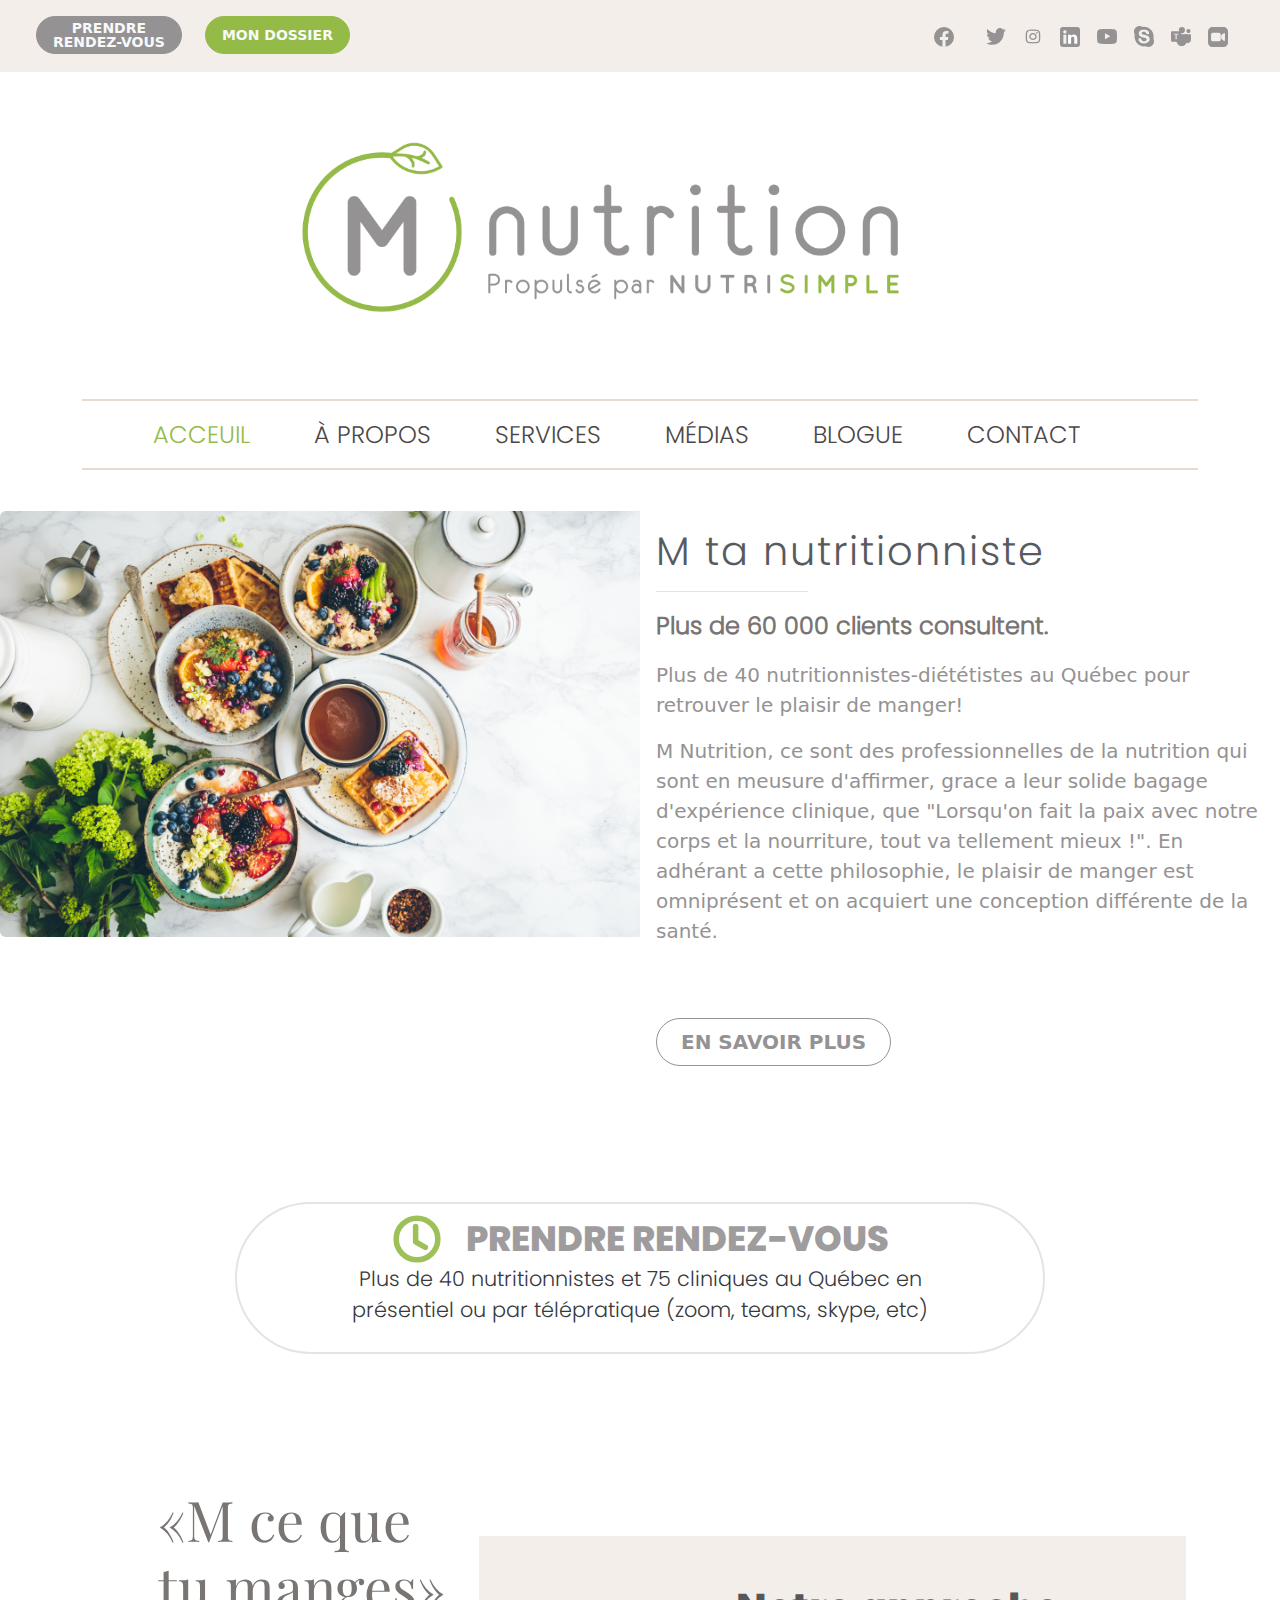
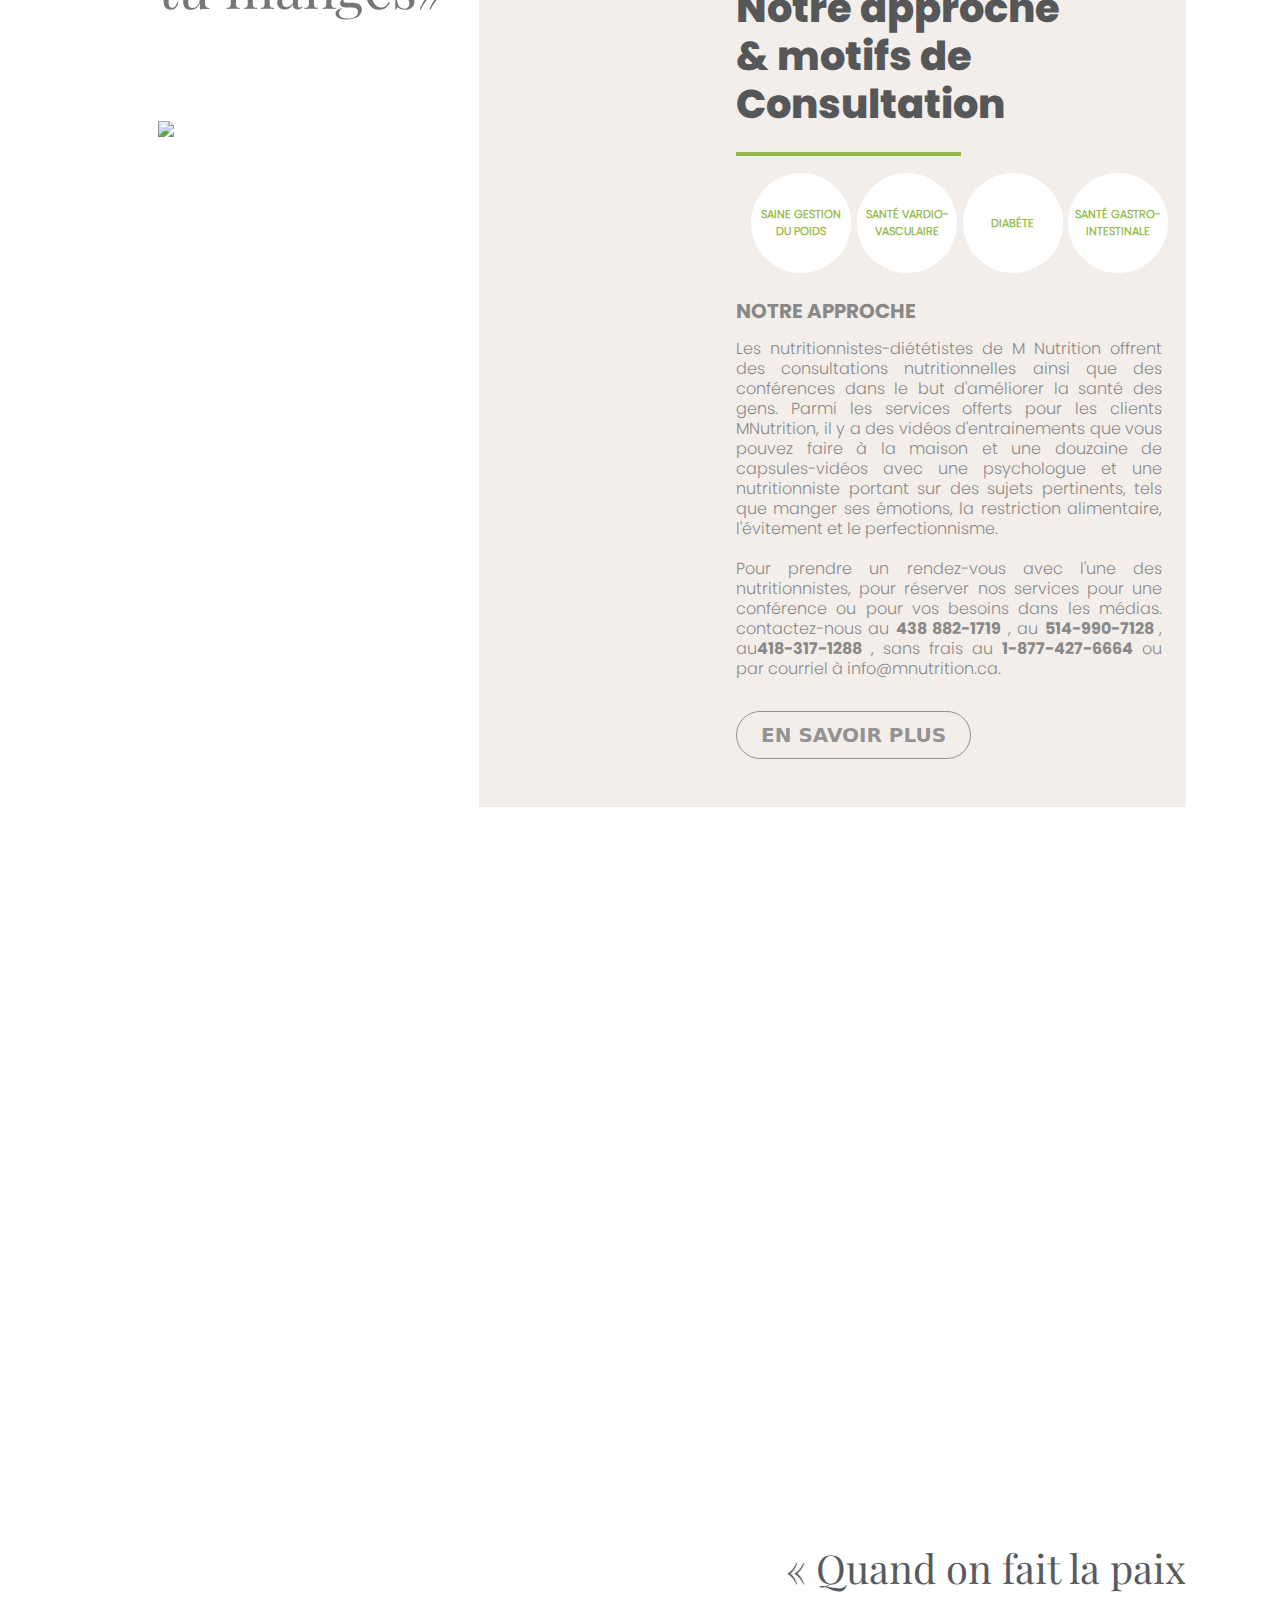
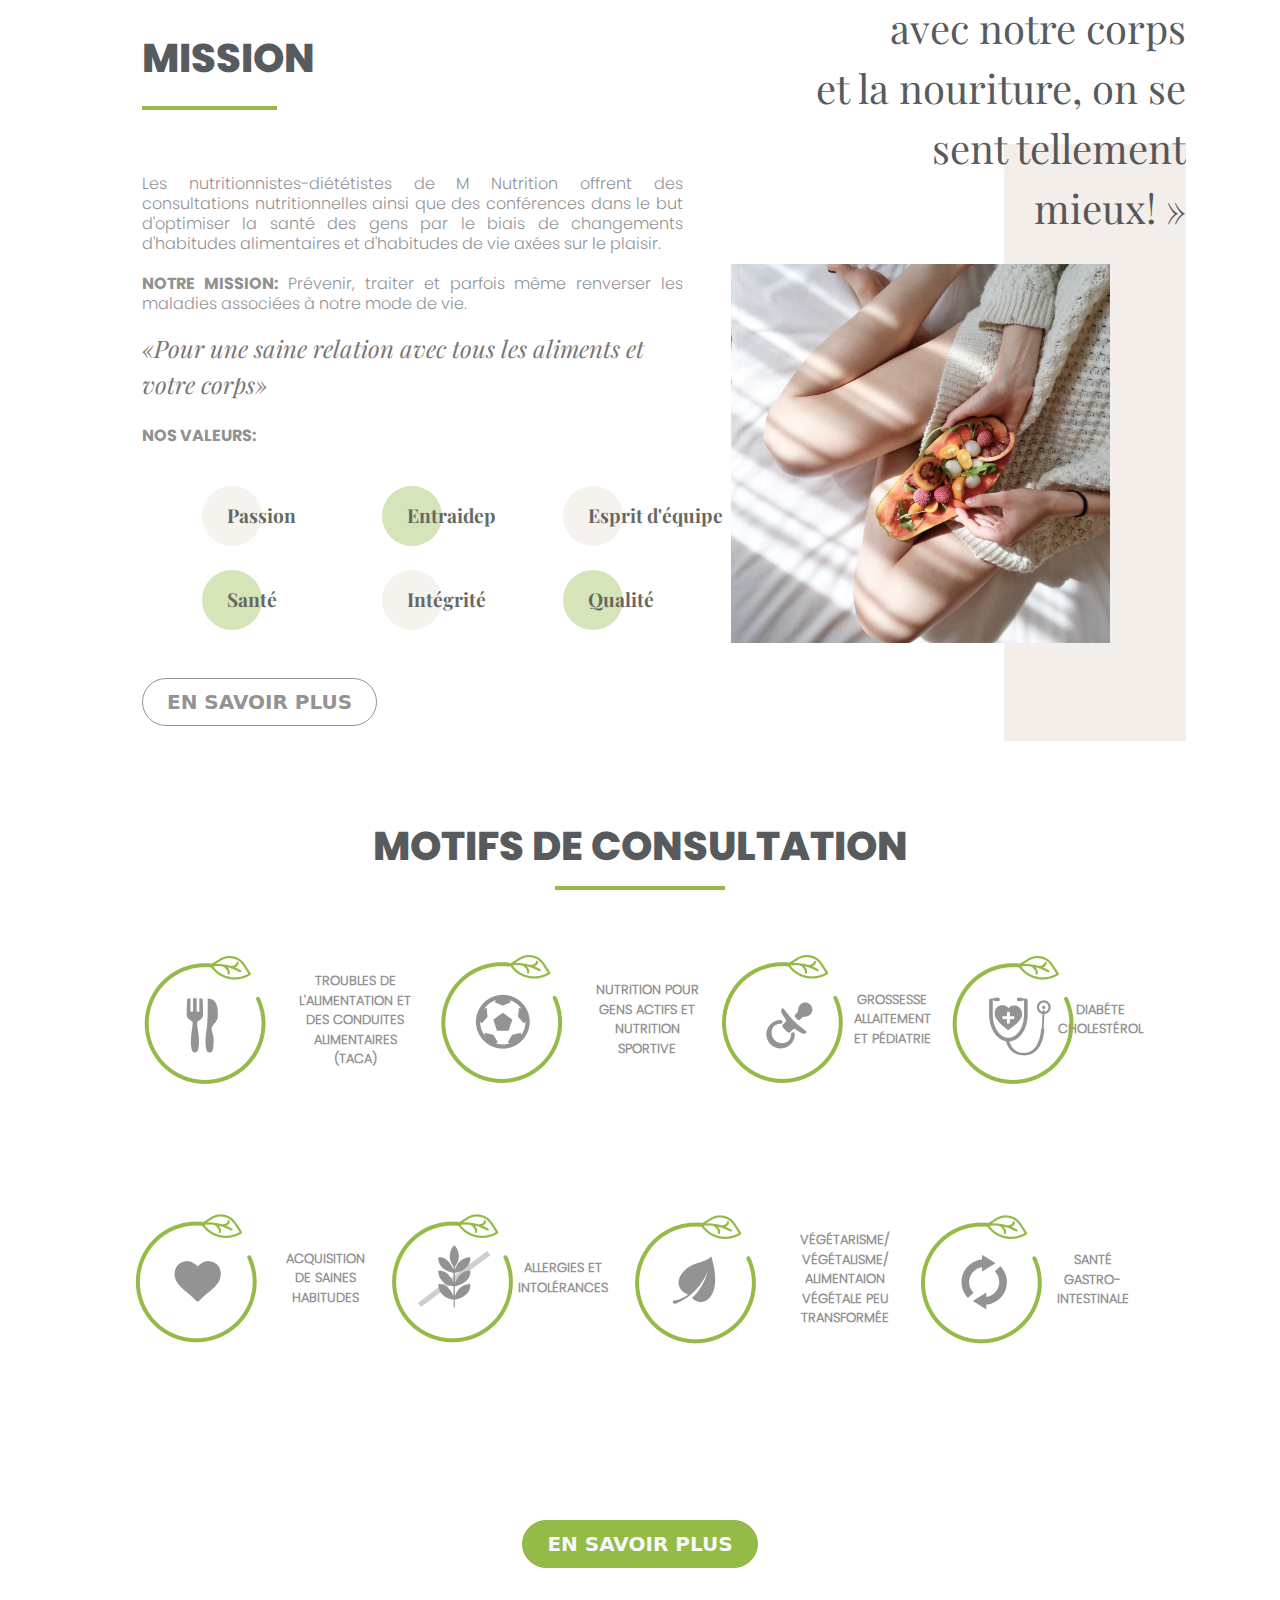
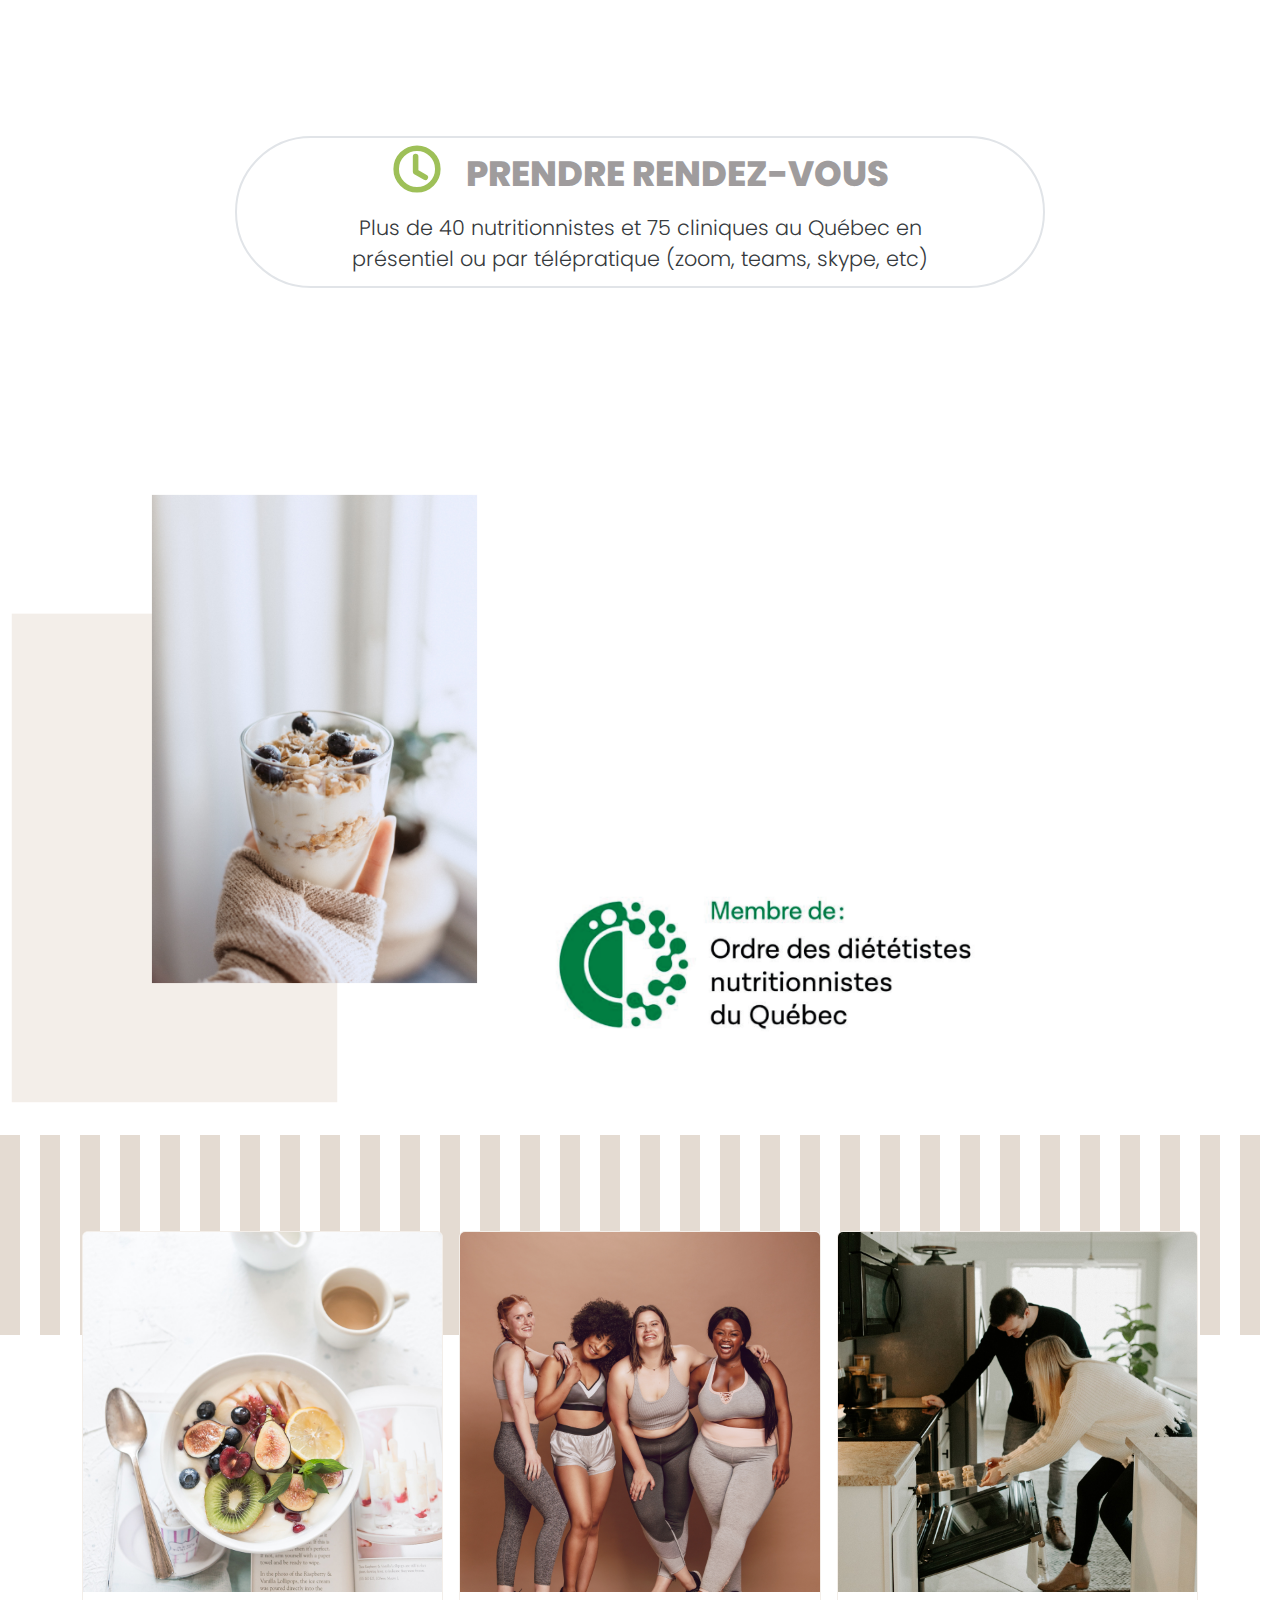
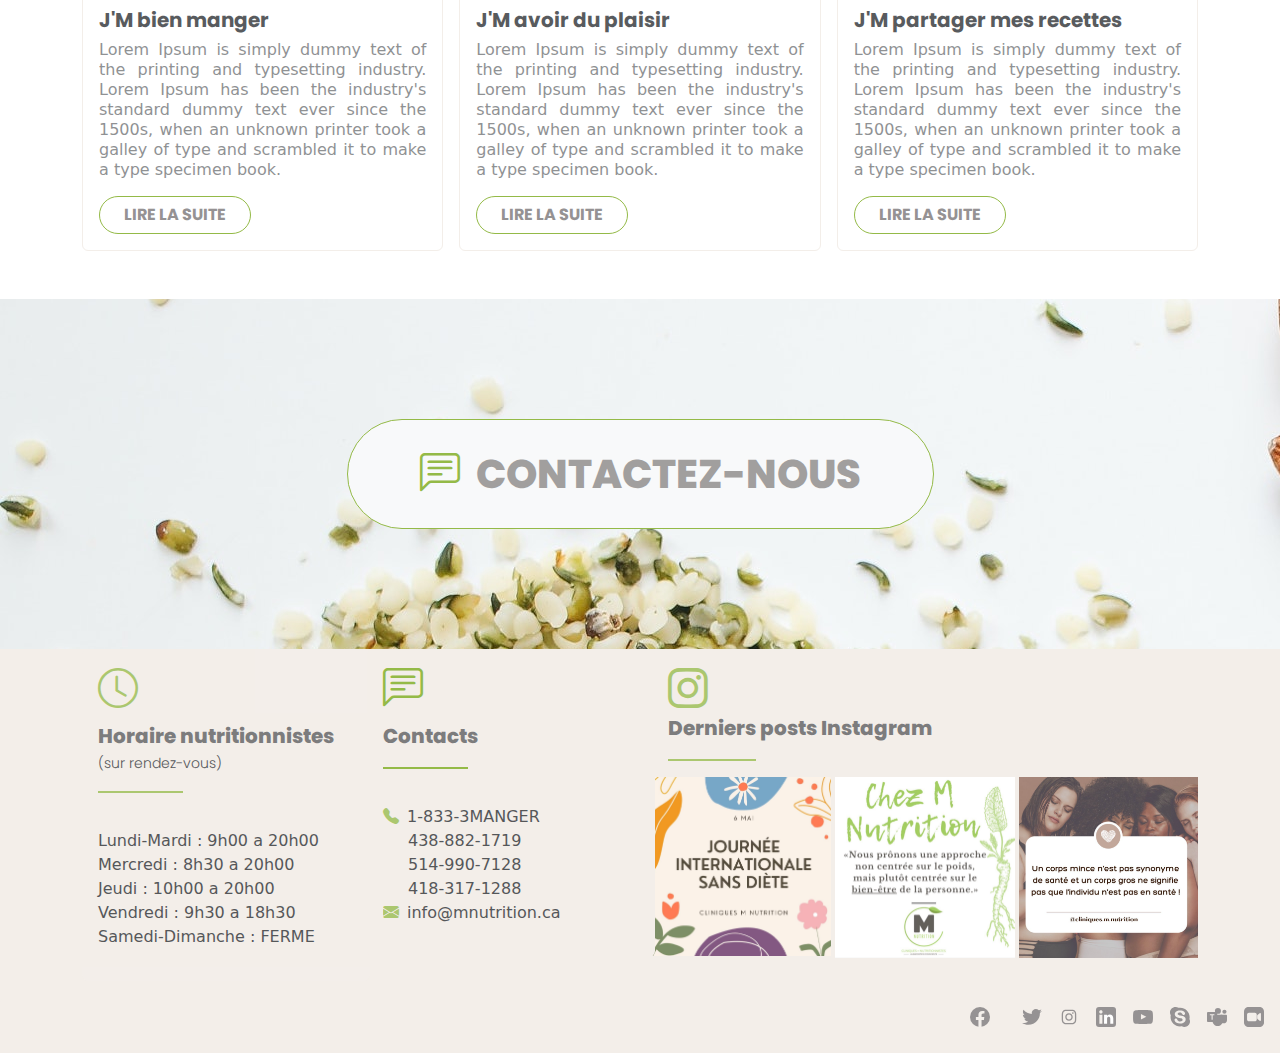
==== commit 98966827: "ajuster footer" ====
--- a/index.html
+++ b/index.html
@@ -912,7 +912,8 @@
       <section id="footer">
         <div>
           <footer class="bg-m-secondary ">
-            <div class="row">
+            <div class="container">
+              <div class="row">
               <div class="col-12 col-md-6 col-lg-3 opacity-75">
                 <div class="card border-0 bg-m-secondary" style="width: 18rem">
                   <div class="card-body">
@@ -1011,6 +1012,8 @@
                 </div>
               </div>
             </div>
+            </div>
+            
           </footer>
         </div>
         <div id="socialmedia_footer" class="bg-m-secondary py-3">
